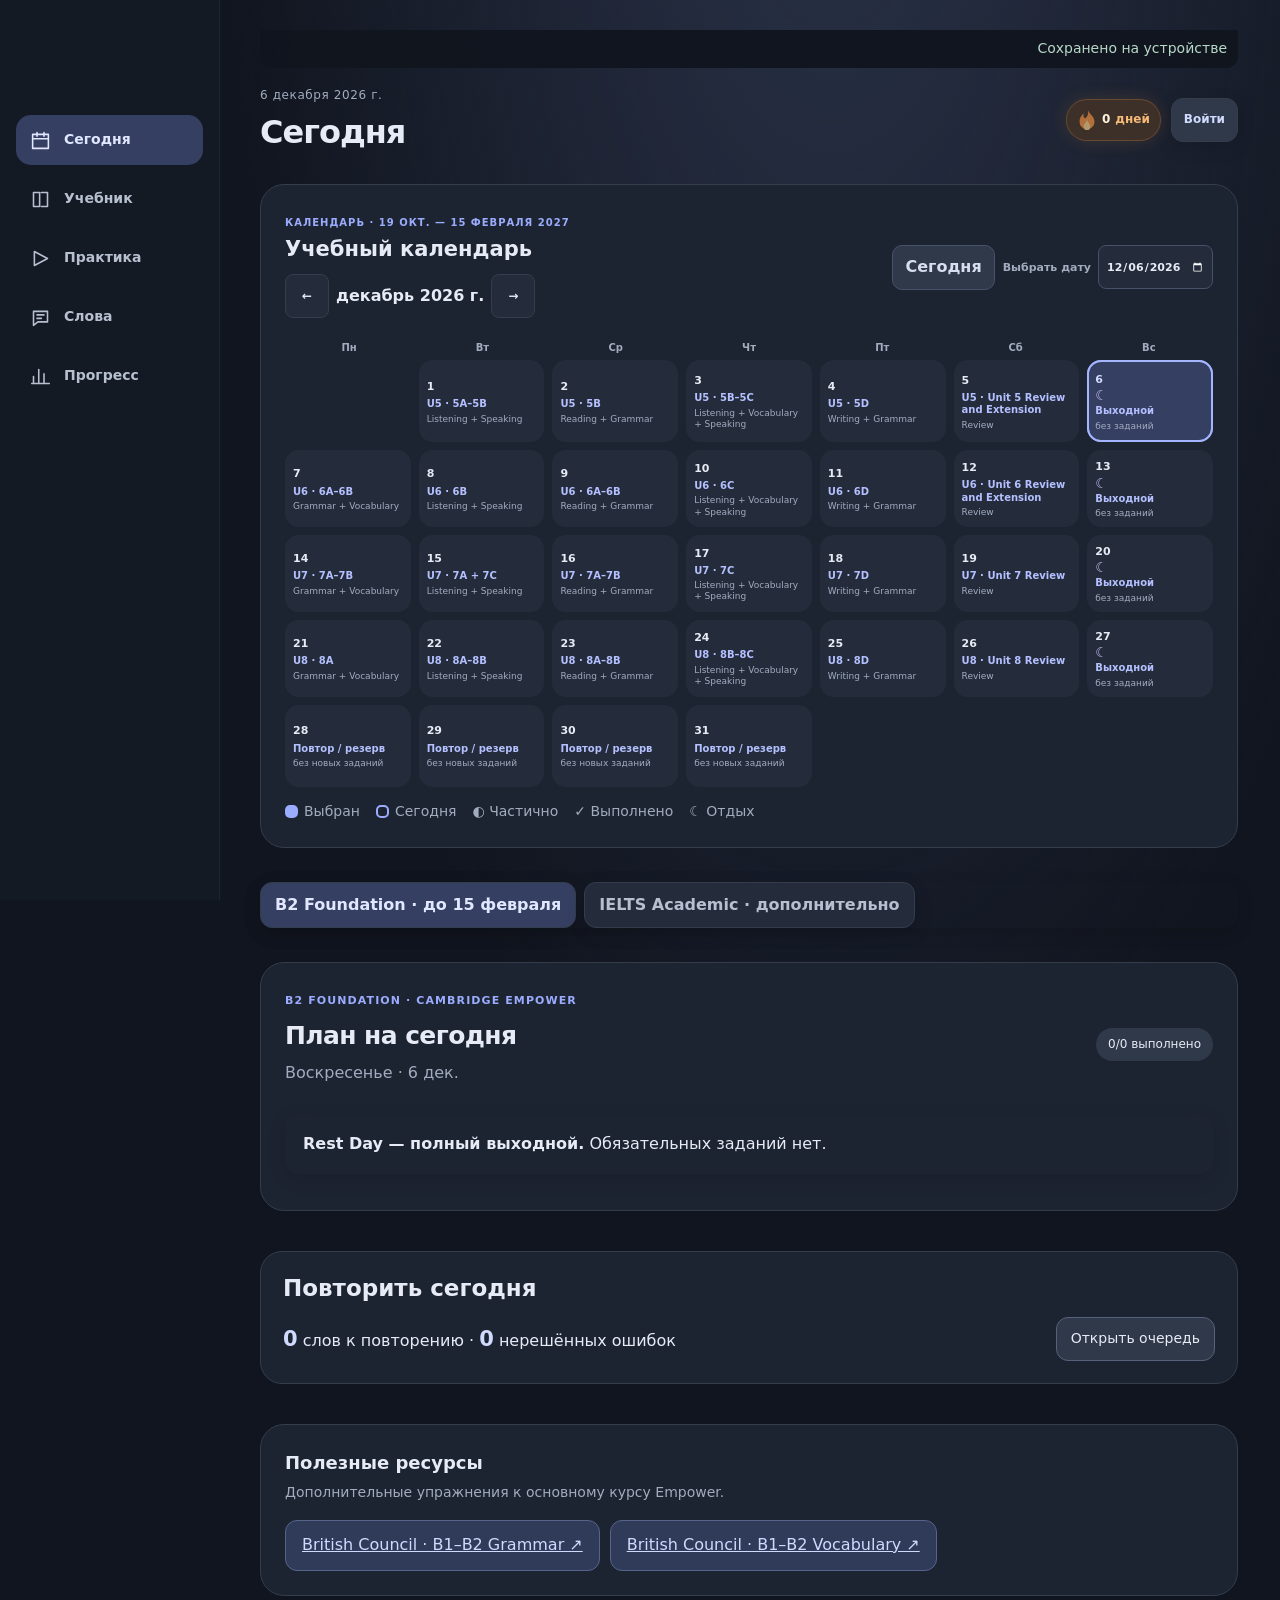
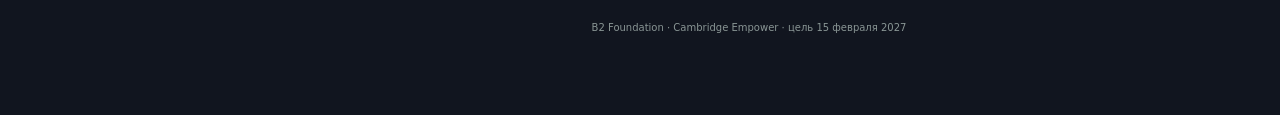
==== index.html @ 90b90e96 "Add review queue, weekly overview, work versions and backup previews" ====
<!doctype html>
<html lang="ru">
<head>
<meta charset="utf-8">
<meta name="viewport" content="width=device-width,initial-scale=1,viewport-fit=cover"><meta name="theme-color" content="#15171e"><meta name="description" content="B2 Foundation и подготовка к IELTS Academic 6.5"><link rel="manifest" href="manifest.webmanifest">
<title>Daily English — IELTS Academic 6.5</title>
<style>
:root{--ink:#172c32;--muted:#708082;--paper:#f7f8f4;--white:#fff;--green:#176c61;--green2:#e5f2ed;--lime:#d7ed9f;--line:#e4eae5;--purple:#efeaff;--navy:#26334c;--shadow:0 10px 28px #153e3910}*{box-sizing:border-box}body{margin:0;background:var(--paper);color:var(--ink);font:15px/1.55 Inter,ui-sans-serif,system-ui,-apple-system,"Segoe UI",sans-serif}button,input,select,textarea{font:inherit}button{cursor:pointer}.app{max-width:1160px;margin:auto;padding:18px 26px 52px}.topbar{display:flex;align-items:center;justify-content:space-between;margin-bottom:19px;height:42px}.brand{display:flex;align-items:center;gap:10px;font-weight:850;font-size:17px;letter-spacing:-.4px}.brandmark{width:35px;height:35px;display:grid;place-items:center;background:var(--green);color:white;border-radius:12px}.meta{display:flex;gap:10px;align-items:center;color:var(--muted);font-size:12px}.streak{background:#fff0e3;color:#a25626;border-radius:99px;padding:7px 10px;font-weight:750}.nav{display:flex;gap:4px;padding:4px;background:#edf1eb;border-radius:13px;width:max-content;margin-bottom:22px}.nav button{border:0;background:transparent;color:#657875;padding:9px 13px;border-radius:9px;font-size:13px;font-weight:750}.nav button.active{background:white;color:var(--green);box-shadow:0 2px 8px #183d360d}.view{display:none}.view.active{display:block}.grid{display:grid;grid-template-columns:minmax(0,1fr) 295px;gap:19px}.hero{position:relative;isolation:isolate;overflow:hidden;border-radius:24px;background:var(--green);color:#fff;padding:27px 30px;min-height:185px}.hero:after{content:"";position:absolute;z-index:-1;width:230px;height:230px;border:1px solid #ffffff29;border-radius:50%;right:-50px;top:-112px;box-shadow:0 0 0 28px #ffffff0b,0 0 0 58px #ffffff07}.hero.navy{background:var(--navy)}.hero.navy:after{border-color:#ffffff20}.kicker{font-size:10px;text-transform:uppercase;letter-spacing:1.4px;font-weight:850;opacity:.76}.hero h1{font-size:clamp(25px,3vw,33px);letter-spacing:-1px;line-height:1.12;margin:10px 0 7px;max-width:650px}.hero p{margin:0;max-width:640px;color:#d9ece7;font-size:13px}.hero.navy p{color:#d8deea}.datepill{display:inline-flex;margin-top:13px;padding:5px 10px;border-radius:99px;background:#ffffff20;font-size:11px}.headingrow{display:flex;justify-content:space-between;align-items:end;margin:23px 2px 11px;gap:12px}.headingrow h2{margin:0;font-size:18px;letter-spacing:-.35px}.headingrow span{font-size:11px;color:var(--muted);text-align:right}.panel,.card{background:white;border:1px solid var(--line);border-radius:18px;padding:17px;box-shadow:var(--shadow)}.panel h3,.card h3{margin:0 0 9px;font-size:15px}.subtle{font-size:12px;color:var(--muted)}.targetbox{border:0;background:#e9f2de}.targettop{display:flex;justify-content:space-between;align-items:center}.targetscore{font-size:12px;font-weight:800;background:white;border-radius:99px;padding:5px 9px}.targetbox h3{margin:7px 0 2px;font-size:16px}.targetbox p{font-size:11px;color:#60725d;margin:0}.progressbar{height:9px;background:#ffffffb0;border-radius:99px;margin:12px 0 5px;overflow:hidden}.progressbar i{display:block;height:100%;background:var(--green);border-radius:99px;transition:width .3s}.progresscaption{display:flex;justify-content:space-between;font-size:10px;color:#596c56}.scoregrid{display:grid;grid-template-columns:repeat(4,minmax(0,1fr));gap:10px}.scorecard{border:1px solid var(--line);background:white;border-radius:16px;padding:13px}.score-top{display:flex;align-items:center;justify-content:space-between;gap:4px}.score-top strong{font-size:12px}.score-icon{font-size:16px}.scorecard label{display:block;font-size:9px;color:var(--muted);margin:7px 0 3px}.scorecard select{border:1px solid var(--line);border-radius:8px;background:#f9faf7;padding:5px 7px;color:var(--ink);font-weight:850;font-size:17px;width:100%}.estimated{font-size:9px;color:#899594;margin-top:5px}.scorefoot{font-size:10px;color:var(--muted);margin:8px 1px 0}.roadmap{display:grid;grid-template-columns:repeat(4,1fr);gap:8px}.phase{background:#fff;border:1px solid var(--line);border-radius:14px;padding:11px 12px}.phase.active{border-color:#8ab7a0;background:#f4faf5}.phase small{display:block;color:var(--green);font-weight:850;font-size:9px;text-transform:uppercase;letter-spacing:.6px}.phase b{display:block;font-size:11px;margin:4px 0}.phase span{display:block;color:var(--muted);font-size:10px;line-height:1.4}.tasklist{display:grid;gap:9px}.todaytask{display:flex;gap:11px;align-items:start;padding:12px;border:1px solid var(--line);background:white;border-radius:14px}.taskicon{font-size:17px}.todaytask strong{display:block;font-size:12px}.todaytask span{display:block;font-size:10px;color:var(--muted)}.week{display:flex;justify-content:space-between;margin-top:13px}.day{display:grid;justify-items:center;gap:4px;color:#83908f;font-size:9px}.dot{width:23px;height:23px;display:grid;place-items:center;background:#f0f3ef;border-radius:8px;font-size:10px}.dot.done{background:var(--green);color:white}.card{box-shadow:none;padding:17px;margin-bottom:11px}.selectline{display:flex;gap:9px;align-items:center;flex-wrap:wrap}.selectline select,.selectline button,.filter select{border:1px solid var(--line);border-radius:10px;background:#fff;padding:9px 11px;color:var(--ink);font-weight:700;font-size:12px}.selectline select{flex:1;min-width:175px}.label{font-size:10px;letter-spacing:.9px;text-transform:uppercase;font-weight:850;color:var(--green)}.passage{font-size:14px;line-height:1.78}.passage p{margin:8px 0}.passage em{font-style:normal;font-weight:750;color:var(--green)}.question{font-size:13px;font-weight:800;margin:10px 0}.answers{display:grid;gap:8px}.answer{border:1px solid var(--line);border-radius:10px;background:white;text-align:left;padding:10px 12px;font-size:12px}.answer:hover{border-color:var(--green)}.answer.correct{background:#e8f5ef;border-color:#69ad87}.answer.wrong{background:#fff0ed;border-color:#e8a394}.answer:disabled{cursor:default}.feedback{font-size:12px;font-weight:700;min-height:18px;margin-top:8px}.types{display:flex;flex-wrap:wrap;gap:6px;margin:12px 0}.typechip{border:1px solid var(--line);border-radius:99px;padding:6px 9px;font-size:10px;background:white;color:#556766}.typechip.selected{border-color:#8ab7a0;color:var(--green);background:#eff7f1;font-weight:800}.callout{padding:11px 13px;border-radius:12px;background:#f2f6f1;font-size:12px;color:#4d6460}.callout strong{color:var(--ink)}.datachart{width:100%;height:145px;margin:10px 0;display:flex;align-items:end;gap:clamp(12px,5vw,45px);padding:12px 20px 0;border-bottom:1px solid var(--line);background:linear-gradient(to top,transparent 32%,#ebefea 33%,transparent 34%,transparent 65%,#ebefea 66%,transparent 67%)}.baritem{flex:1;display:grid;justify-items:center;gap:4px;height:100%;align-content:end}.baritem i{display:block;width:min(44px,70%);height:var(--h);background:var(--green);border-radius:7px 7px 0 0}.baritem span,.baritem small{font-size:9px;color:var(--muted)}.writegrid{display:grid;grid-template-columns:1fr 1fr;gap:11px}.writefield label{display:block;font-size:11px;font-weight:800;margin:0 0 6px}.writefield textarea,.fulltextarea{width:100%;min-height:100px;resize:vertical;border:1px solid var(--line);border-radius:11px;padding:11px;font-size:12px}.fulltextarea{min-height:200px}.wordcount{font-size:10px;color:var(--muted);text-align:right;margin-top:3px}.rubric{display:grid;grid-template-columns:repeat(2,1fr);gap:6px;margin:9px 0}.rubric label{display:flex;gap:7px;align-items:center;padding:9px;background:#f7f8f5;border-radius:9px;font-size:10px}.btn{border:0;border-radius:10px;background:var(--green);color:white;padding:10px 13px;font-size:12px;font-weight:800}.btn.light{color:var(--green);background:var(--green2)}.buttonrow{display:flex;gap:8px;align-items:center;flex-wrap:wrap;margin-top:10px}.vocabgrid{display:grid;grid-template-columns:repeat(2,minmax(0,1fr));gap:8px}.vocab{border:1px solid var(--line);border-radius:13px;padding:11px;display:flex;align-items:center;justify-content:space-between;gap:8px}.vocab strong{font-size:13px}.vocab small{display:block;color:var(--muted);font-size:10px}.audio{width:35px;height:35px;border:0;border-radius:11px;background:var(--green2);color:var(--green);font-size:15px;flex:none}.audio:hover{background:var(--lime)}.sectioncards{display:grid;grid-template-columns:repeat(4,1fr);gap:9px}.sectioncard{border:1px solid var(--line);border-radius:14px;padding:12px;background:#fff}.sectioncard b{display:block;font-size:12px}.sectioncard span{font-size:10px;color:var(--muted)}.speakprompt{padding:14px;border-radius:13px;background:#f1f4ef;font-size:14px;font-weight:700}.timer{font-size:20px;font-weight:850;color:var(--green)}.drawer{display:none}.footer{text-align:center;font-size:10px;color:#899594;margin:24px 0 0}.mobile-nav{display:none}.modalback{display:none;position:fixed;inset:0;z-index:5;background:#10272bb5;padding:18px;overflow:auto;align-items:center;justify-content:center}.modalback.show{display:flex}.modal{width:min(580px,100%);max-height:90dvh;overflow:auto;background:var(--paper);border-radius:20px;padding:19px}.modalhead{display:flex;justify-content:space-between;gap:10px;align-items:start}.modalhead h2{font-size:20px;margin:3px 0}.close{border:0;width:38px;height:38px;border-radius:11px;background:#e9efeb;font-size:21px}.toast{position:fixed;z-index:9;bottom:25px;left:50%;transform:translate(-50%,20px);opacity:0;pointer-events:none;background:#173f3b;color:white;padding:10px 15px;border-radius:99px;font-size:12px;transition:.2s}.toast.show{transform:translate(-50%,0);opacity:1}
@media(max-width:820px){.app{padding:15px 18px 38px}.grid{grid-template-columns:1fr}.side{display:grid;grid-template-columns:1fr 1fr}.scoregrid{grid-template-columns:repeat(2,1fr)}}
@media(max-width:560px){.app{padding:10px 13px calc(83px + env(safe-area-inset-bottom))}.topbar{margin-bottom:13px}.brand{font-size:15px}.brandmark{width:33px;height:33px}.meta .help{display:none}.nav{display:none}.hero{padding:22px 19px;border-radius:20px;min-height:0}.hero h1{font-size:26px}.hero p{font-size:12px}.headingrow{margin:20px 2px 10px}.headingrow h2{font-size:16px}.headingrow span{font-size:9px}.panel{padding:14px;border-radius:15px}.side{grid-template-columns:1fr 1fr;gap:9px}.scoregrid{grid-template-columns:repeat(2,minmax(0,1fr));gap:7px}.scorecard{padding:10px}.scorecard select{font-size:16px}.roadmap{grid-template-columns:1fr 1fr;gap:7px}.phase{padding:10px}.phase b{font-size:10px}.phase span{font-size:9px}.card{padding:14px;border-radius:15px}.sectioncards{grid-template-columns:1fr 1fr}.writegrid{grid-template-columns:1fr}.vocabgrid{grid-template-columns:1fr}.rubric{grid-template-columns:1fr 1fr}.mobile-nav{position:fixed;z-index:4;bottom:0;left:0;right:0;display:grid;grid-template-columns:repeat(7,minmax(0,1fr));padding:7px 4px calc(7px + env(safe-area-inset-bottom));background:#ffffffef;backdrop-filter:blur(15px);border-top:1px solid var(--line)}.mobile-nav button{border:0;background:transparent;color:#647674;border-radius:10px;padding:6px 1px;display:grid;justify-items:center;gap:2px;font-size:8px;font-weight:800}.mobile-nav button span{font-size:16px;line-height:1}.mobile-nav button.active{background:var(--green2);color:var(--green)}.mobile-nav [data-b2-only-view][hidden]{display:none!important}.modalback{padding:0;align-items:flex-end}.modal{width:100%;max-height:93dvh;border-radius:20px 20px 0 0;padding:17px 14px calc(15px + env(safe-area-inset-bottom))}.types{gap:5px}.typechip{font-size:9px;padding:6px 8px}.fulltextarea{min-height:180px}.footer{margin-top:18px}}
</style>
<style id="account-mobile-styles">
html,body{width:100%;max-width:100%;overflow-x:hidden}main,.app,.view,.panel,.card,.account-dialog{min-width:0}.global-storage-status{text-align:right;min-height:16px;margin:-12px 2px 8px;color:var(--muted);font-size:10px;overflow-wrap:anywhere}img,svg,canvas,video{max-width:100%;height:auto}button,input,select,textarea{max-width:100%}button{min-height:44px}button:focus-visible,a:focus-visible,input:focus-visible,select:focus-visible,textarea:focus-visible,summary:focus-visible{outline:3px solid #176c61;outline-offset:2px}table{display:block;max-width:100%;overflow-x:auto}textarea{max-height:70dvh;overscroll-behavior:contain}.account-trigger{min-width:44px;padding:7px 12px;border:1px solid var(--line);border-radius:12px;background:#fff;color:var(--green);font-weight:800;font-size:12px}.account-backdrop{position:fixed;inset:0;z-index:20;background:#10272bc7;padding:18px;display:grid;place-items:center;overflow:auto}.account-backdrop[hidden]{display:none}.account-dialog{width:min(560px,100%);max-height:min(92dvh,900px);overflow:auto;overscroll-behavior:contain;background:var(--paper);border-radius:20px;padding:20px;box-shadow:0 22px 70px #10272b55}.account-head{display:flex;justify-content:space-between;gap:12px;align-items:flex-start}.account-head h2{margin:3px 0 10px}.account-kicker{font-size:10px;letter-spacing:1px;color:var(--green);font-weight:850}.account-close{width:44px;height:44px;border:0;border-radius:12px;background:#e9efeb;font-size:24px}.account-status{min-height:24px;font-size:12px;color:var(--green);overflow-wrap:anywhere}.account-form{display:grid;gap:12px}.account-form label,.account-delete label{display:grid;gap:5px;font-size:12px;font-weight:750}.account-form input,.account-delete input{min-height:46px;width:100%;padding:10px 12px;border:1px solid var(--line);border-radius:10px;background:#fff;color:var(--ink);font-size:16px}.account-actions{display:flex;gap:9px;flex-wrap:wrap;margin:12px 0}.account-primary,.account-secondary,.account-danger,.account-small{min-height:44px;border:0;border-radius:11px;padding:9px 13px;font-weight:800}.account-primary{background:var(--green);color:#fff}.account-secondary{background:var(--green2);color:var(--green)}.account-danger{background:#a74434;color:white;margin-top:10px}.account-primary:disabled,.account-secondary:disabled{opacity:.48;cursor:not-allowed}.account-note{padding:11px 13px;border-radius:11px;background:#edf2eb;font-size:12px;color:#526461;overflow-wrap:anywhere}.account-identity{display:flex;align-items:center;gap:12px;padding:12px;background:#fff;border:1px solid var(--line);border-radius:14px}.account-identity>span,.account-identity img{width:44px;height:44px;border-radius:50%;object-fit:cover;display:grid;place-items:center}.account-identity strong,.account-identity small{display:block;overflow-wrap:anywhere}.account-identity small{color:var(--muted);font-size:12px}.account-metrics{display:grid;grid-template-columns:repeat(2,minmax(0,1fr));gap:8px;margin-top:12px}.account-metrics>div{min-width:0;padding:11px;border-radius:12px;background:#fff;border:1px solid var(--line)}.account-metrics small,.account-metrics strong{display:block;overflow-wrap:anywhere}.account-metrics small{color:var(--muted);font-size:11px}.account-metrics strong{font-size:14px}.account-conflicts{margin-top:14px;padding:12px;background:#fff7e8;border:1px solid #e6d6b0;border-radius:13px}.account-conflicts h3{margin:0 0 5px}.account-conflicts p,.account-delete p{font-size:12px}.account-conflicts article{padding:9px 0;border-top:1px solid #eadfc8}.account-conflicts article>div{display:flex;gap:7px;flex-wrap:wrap;margin-top:7px}.account-small{background:#fff;border:1px solid var(--line);font-size:11px}.account-delete{margin-top:12px;padding:10px 0;border-top:1px solid var(--line)}.account-delete summary{cursor:pointer;font-weight:750;padding:7px 0}.account-open{overflow:hidden}
@media(max-width:560px){.app{min-width:0}.topbar{gap:6px}.meta{gap:6px}.account-dialog{width:100%;max-height:94dvh;border-radius:20px 20px 0 0;align-self:end;padding:17px 14px calc(15px + env(safe-area-inset-bottom))}.account-backdrop{padding:0;align-items:end}.account-metrics{grid-template-columns:1fr 1fr}.account-primary,.account-secondary{flex:1}.mobile-nav button{min-height:44px;font-size:9px}.audio,.close{min-width:44px;min-height:44px}.answer,.typechip,.nav button{min-height:44px}.hero,.card,.panel,.b2-calendar,.b2-today-card{overflow-wrap:anywhere}}
@media(max-width:360px){.app{padding-left:9px;padding-right:9px}.brand{font-size:13px;gap:6px}.brandmark{width:30px;height:30px}.meta{font-size:10px}.streak{padding:6px 7px}.account-trigger{font-size:11px;padding:5px 8px}.b2-calendar-weekdays,.b2-calendar-grid{gap:2px}.b2-calendar-day,.b2-calendar-empty{min-height:54px}}
@media(max-height:560px) and (orientation:landscape){.account-backdrop{align-items:start}.account-dialog{max-height:94dvh}.modalback.show{align-items:flex-start}.modal{max-height:94dvh}.diag-backdrop{align-items:flex-start}.diag-dialog{max-height:94dvh}}
@media(prefers-reduced-motion:reduce){*,*::before,*::after{scroll-behavior:auto!important;animation-duration:.01ms!important;animation-iteration-count:1!important;transition-duration:.01ms!important}}
</style>
<link rel="stylesheet" href="./oneui.css">
<style id="oneui-theme-fallback">
:root{color-scheme:dark;--ink:#f2f3f8;--muted:#a6adbb;--paper:#15171e;--white:#20232c;--green:#6579db;--green2:#282b3a;--lime:#2b3431;--line:#343844;--purple:#292638;--navy:#2a3043;--shadow:0 10px 28px #0005;--surface:#20232c;--surface-raised:#292d38}
html,body{background:var(--paper);color:var(--ink)}body{background:radial-gradient(ellipse at 50% -18rem,#2b3043 0,transparent 48rem),var(--paper)}
.nav,.mobile-nav{background:var(--surface)!important;border-color:var(--line)!important}.nav button,.mobile-nav button{color:var(--muted)}.nav button.active,.mobile-nav button.active{background:#2a2e3c!important;color:#c4ceff!important}
.hero{background:linear-gradient(135deg,#2b3450,#37446d)!important;box-shadow:0 16px 40px #0003}.panel,.card,.scorecard,.todaytask,.sectioncard,.system-panel,.b2-calendar,.b2-current-task,.b2-today-card,.b2-course-map,.b2-unit-plan,.phase,.callout,.vocab,.speakprompt{background-color:var(--surface)!important;color:var(--ink);border-color:var(--line)!important}.subtle,.headingrow span,.meta,.help,.system-sub{color:var(--muted)!important}
</style>
<style>.account-delete{display:none!important}</style>
</head>
<body>
<div class="app">
 <header class="topbar"><div class="brand"><span class="brandmark">a</span><span>daily english</span></div><div class="meta"><span class="help">Твой путь к IELTS Academic 6.5</span><span class="streak">🔥 <b id="streak">0</b> дней</span></div></header>
 <nav class="nav" aria-label="Разделы"><button class="active" data-view="dashboard">План</button><button data-view="textbook" data-b2-only-view>Textbook Plan</button><button data-view="reading">Academic Reading</button><button data-view="writing">Academic Writing</button><button data-view="listening">Listening</button><button data-view="speaking">Speaking</button><button data-view="vocabulary">Лексика</button></nav>
 <main>
  <section class="view" id="view-textbook"><div class="b2-today-head"><div><span class="b2-kicker">B2 Foundation · Cambridge Empower</span><h2>Textbook Plan</h2><div class="system-sub">Карта Units, назначенные страницы и отметки прохождения Student’s Book.</div></div></div><div id="textbook-plan-content"></div></section>
  <section class="view active" id="view-dashboard"><div class="grid"><div>
   <div class="hero"><div class="kicker">Твоя цель · IELTS Academic</div><h1>A2/B1 → B2 → IELTS Academic 6.5</h1><p>Последовательный план занятий до апреля 2027: укрепляем английский, осваиваем академические навыки и постепенно добавляем экзаменационный формат.</p><span class="datepill" id="deadline"></span></div>
   <div class="headingrow"><h2>Текущая оценка навыков</h2><span>Estimated · изменяй после практики</span></div>
   <div class="scoregrid" id="scoregrid"></div><div class="scorefoot">Это приблизительная оценка для отслеживания прогресса, не официальный результат IELTS. Стартовые значения 4.0 — ориентир по исходному уровню A2/B1; уточни их после диагностической практики.</div>
   <div class="headingrow"><h2>Путь к цели</h2><span>Этапы до апреля 2027</span></div>
   <div class="panel targetbox"><div class="targettop"><span class="label">Overall estimated band</span><span class="targetscore" id="currentTarget">4.0 / 9.0</span></div><h3>Target: Academic 6.5</h3><p id="gapText">Точная дистанция до цели обновляется по среднему четырёх навыков.</p><div class="progressbar"><i id="goalProgress"></i></div><div class="progresscaption"><span>Стартовая точка 4.0</span><b id="progressText">0% пути</b><span>6.5</span></div></div>
   <div class="headingrow"><h2>Учебные этапы</h2><span>Рост уровня и сложности</span></div><div class="roadmap" id="roadmap"></div>
   <div class="headingrow"><h2>Фокус на сегодня</h2><span>30 минут · всё сохраняется в этом браузере</span></div><div class="tasklist"><div class="todaytask"><span class="taskicon">📖</span><div><strong>Academic Reading · B1</strong><span>Короткий текст и точность ответов</span></div></div><div class="todaytask"><span class="taskicon">✍️</span><div><strong>Academic Writing Task 1</strong><span>Научись выделять обязательный Overview</span></div></div><div class="todaytask"><span class="taskicon">🎧</span><div><strong>Listening · Section 4</strong><span>Короткая академическая лекция</span></div></div><div class="todaytask"><span class="taskicon">🗣️</span><div><strong>Speaking · Part 2</strong><span>Разверни ответ с примером и объяснением</span></div></div></div>
  </div><aside class="side"><div class="panel"><h3>Еженедельный ритм</h3><p class="subtle">Чередуй четыре навыка и повторяй ошибки. Один лёгкий день оставь для закрепления.</p><div class="week" id="week"></div></div><div class="panel"><h3>План подготовки</h3><p class="subtle">30–45 минут в день. Раз в неделю — более длинная письменная практика. В марте добавим задания с таймером и пробные секции.</p></div><div class="panel" style="background:var(--purple);border:0"><b>Принцип обучения</b><p class="subtle" style="color:#5e587d;margin-bottom:0">Естественно, точно и по делу важнее, чем редкие сложные слова. Новая лексика сразу встречается в задании.</p></div></aside></div></section>
  <section class="view" id="view-reading"><div class="hero"><div class="kicker">IELTS Academic · Reading</div><h1>Читай академические тексты увереннее</h1><p>Начинаем с B1 и постепенно повышаем сложность текста, лексику и синтаксис до уровня IELTS. Здесь только Academic Reading.</p></div><div class="headingrow"><h2>Тренажёр типов вопросов</h2><span>11 форматов Academic Reading</span></div><div class="card"><div class="selectline"><label class="label" for="readingLevel">Уровень текста</label><select id="readingLevel"><option>B1 · foundation</option><option>B1+ · developing</option><option>B2 · academic</option><option>IELTS level · timed</option></select><label class="label" for="readingType">Тип вопроса</label><select id="readingType"></select></div><div class="types" id="readingChips"></div><div class="callout" id="readingTip"></div></div><div class="card"><div class="label">Текст · B1</div><article class="passage"><h3>Why cities are planting more trees</h3><p>Many cities are planting trees to make streets more comfortable. Trees provide shade, and their leaves can cool the air. In one city, researchers compared two streets during a warm summer. The street with more trees was cooler in the afternoon. Residents also said they preferred walking there.</p><p>However, trees need space and regular care. Young trees may not survive if they do not receive enough water. City planners therefore choose species that can grow in local conditions. They also ask residents where shade is most needed.</p></article><div class="question" id="readingQuestion"></div><div class="answers" id="readingAnswers"></div><div class="feedback" id="readingFeedback" aria-live="polite"></div><div class="buttonrow"><button class="btn light" id="nextReading">Следующая практика</button><span class="subtle" id="readingScore">Практика тренирует точность, не выставляет официальный band.</span></div></div></section>
  <section class="view" id="view-writing"><div class="hero"><div class="kicker">IELTS Academic · Writing</div><h1>Пиши по критериям и структуре экзамена</h1><p>Task 1: описывай графики и визуальную информацию. Task 2: строй аргументированное эссе. Writing Task 2 вносит вдвое больший вклад в итоговый результат за Writing.</p></div><div class="headingrow"><h2>Выбери задание</h2><span>Только IELTS Academic</span></div><div class="card"><div class="selectline"><button class="btn" id="task1Tab">Academic Task 1</button><button class="btn light" id="task2Tab">Academic Task 2</button><label class="label" for="writingType">Формат</label><select id="writingType"></select></div><div class="types" id="writingChips"></div><div class="callout" id="writingTip"></div></div>
   <div class="card" id="task1Practice"><span class="label" id="task1Title"></span><h3 id="task1Prompt"></h3><div id="chartVisual"></div><p class="subtle" id="task1Description"></p><div class="writegrid"><div class="writefield"><label for="task1Intro">Introduction · перефразируй задание</label><textarea id="task1Intro" placeholder="The chart illustrates…"></textarea><div class="wordcount" id="countIntro">0 слов</div></div><div class="writefield"><label for="task1Overview">Overview · обязателен</label><textarea id="task1Overview" placeholder="Overall, the most notable feature is…"></textarea><div class="wordcount" id="countOverview">0 слов</div></div></div><div class="writefield" style="margin-top:10px"><label for="task1Body">Body paragraphs · сравни данные и опиши детали</label><textarea id="task1Body" placeholder="In 2000, … whereas … By 2020, …"></textarea><div class="wordcount" id="countBody">0 слов</div></div><div class="callout" style="margin-top:10px"><strong>Overview обязателен.</strong> Обобщи 2–3 главные особенности: общий тренд, максимум/минимум, важное сходство или различие. Не перечисляй каждую цифру в Overview — подробные данные пойдут в Body.</div><div class="rubric"><label><input type="checkbox" id="checkOverview"> Я написал(а) Overview</label><label><input type="checkbox" id="checkCompare"> Я сравнил(а) ключевые данные</label><label><input type="checkbox" id="checkApprox"> Я использовал(а) приблизительные значения</label><label><input type="checkbox" id="checkLink"> Я связал(а) предложения</label></div><div class="buttonrow"><button class="btn" id="saveTask1">Сохранить и отметить практику</button><span class="subtle" id="task1Feedback"></span></div></div>
   <div class="card hidden" id="task2Practice"><span class="label">Academic Writing Task 2 · 40 минут · минимум 250 слов в экзамене</span><h3>Развивай аргумент шаг за шагом</h3><div class="selectline"><label class="label" for="essayStage">Этап обучения</label><select id="essayStage"><option value="simple">A2/B1 · простые ясные предложения</option><option value="paragraph">B1 · структурированный абзац</option><option value="argument">B2 · сложный аргумент</option><option value="ielts">IELTS · полное эссе Band 6.5 practice</option></select></div><div class="types" id="essayTypes"></div><p class="callout" id="essayPrompt"></p><label class="label" for="essayAnswer">Твой ответ</label><textarea class="fulltextarea" id="essayAnswer" placeholder="Сначала напиши тезис и план. Для полного timed essay включи режим IELTS."></textarea><div class="wordcount" id="essayCount">0 слов · цель меняется с этапом</div><div class="rubric"><label><input type="checkbox" data-rubric="Task Response"> Task Response · отвечаю на все части</label><label><input type="checkbox" data-rubric="Coherence and Cohesion"> Coherence and Cohesion · логичный план</label><label><input type="checkbox" data-rubric="Lexical Resource"> Lexical Resource · точная полезная лексика</label><label><input type="checkbox" data-rubric="Grammatical Range and Accuracy"> Grammatical Range and Accuracy · диапазон и точность</label></div><div class="buttonrow"><button class="btn" id="saveTask2">Сохранить черновик</button><button class="btn light" id="checkEssay">Проверить чек-лист</button><span class="subtle" id="task2Feedback"></span></div></div>
  </section>
  <section class="view" id="view-listening"><div class="hero"><div class="kicker">IELTS · Listening</div><h1>4 секции · 40 вопросов</h1><p>Практика следует стандартному формату IELTS Academic Listening: четыре секции по десять вопросов, от повседневных ситуаций до академической лекции.</p></div><div class="headingrow"><h2>Структура Listening</h2><span>Цель практики — точность и устойчивый результат</span></div><div class="sectioncards"><div class="sectioncard"><b>Section 1</b><span>Социальный диалог · 10 вопросов</span></div><div class="sectioncard"><b>Section 2</b><span>Монолог на бытовую тему · 10 вопросов</span></div><div class="sectioncard"><b>Section 3</b><span>Обсуждение в учебном контексте · 10 вопросов</span></div><div class="sectioncard"><b>Section 4</b><span>Академическая лекция · 10 вопросов</span></div></div><div class="headingrow"><h2>Слушай и отвечай</h2><span>Здесь: короткая разминка · произношение озвучивает браузер</span></div><div class="card"><div class="selectline"><label class="label" for="listeningSection">Секция</label><select id="listeningSection"><option>Section 1 · Everyday conversation</option><option>Section 2 · Public information</option><option>Section 3 · Study discussion</option><option>Section 4 · Academic lecture</option></select><label class="label" for="listeningType">Тип задания</label><select id="listeningType"></select></div><div class="callout" style="margin:12px 0">В реальном экзамене аудиозапись звучит один раз. Для самостоятельной тренировки сначала прочитай вопрос, включи аудио и запиши ключевую информацию.</div><div class="speakprompt" id="listeningScript"></div><div class="buttonrow"><button class="audio" id="playListening" aria-label="Прослушать запись">🔊</button><span class="subtle">Прослушать текст на английском</span></div><div class="question" id="listeningQuestion"></div><div class="answers" id="listeningAnswers"></div><div class="feedback" id="listeningFeedback"></div></div></section>
  <section class="view" id="view-speaking"><div class="hero"><div class="kicker">IELTS · Speaking</div><h1>Part 1 → Part 2 → Part 3</h1><p>От короткого личного ответа — к связному рассказу и объяснению более сложного мнения. Практикуй fluency, pronunciation, vocabulary и grammar.</p></div><div class="headingrow"><h2>Тренировка по частям</h2><span>Ответь вслух, затем оцени развитие мысли</span></div><div class="card"><div class="selectline"><label class="label" for="speakingPart">Часть экзамена</label><select id="speakingPart"><option>Part 1 · Introduction and interview</option><option>Part 2 · Individual long turn</option><option>Part 3 · Discussion</option></select><button class="btn light" id="newSpeaking">Новый вопрос</button></div><div class="callout" style="margin:12px 0" id="speakingGuide"></div><div class="speakprompt" id="speakingPrompt"></div><div class="buttonrow"><button class="btn" id="playSpeaking">🔊 Прослушать вопрос</button><span id="speakTimer" class="timer"></span><button class="btn light" id="startTimer">Запустить таймер</button></div><div class="writefield" style="margin-top:14px"><label for="speakingNotes">Ключевые слова и примеры после ответа (не пиши полный заученный скрипт)</label><textarea id="speakingNotes" placeholder="Main idea · example · reason · result"></textarea></div><div class="rubric"><label><input type="checkbox" data-speak="Fluency and coherence"> Fluency · связность</label><label><input type="checkbox" data-speak="Pronunciation"> Pronunciation · понятность</label><label><input type="checkbox" data-speak="Lexical resource"> Lexical resource · точность</label><label><input type="checkbox" data-speak="Grammar range and accuracy"> Grammar · диапазон и точность</label></div><div class="buttonrow"><button class="btn" id="saveSpeaking">Сохранить практику</button><span class="subtle" id="speakingFeedback">Самооценка помогает замечать, что улучшить в следующий раз.</span></div></div></section>
  <section class="view" id="view-vocabulary"><div class="hero"><div class="kicker">Academic Vocabulary · темы IELTS</div><h1>Полезные слова и collocations</h1><p>Учи слова в контексте, обращая внимание на сочетаемость и точность. Natural + accurate + useful важнее, чем complicated.</p></div><div class="headingrow"><h2>Выбери тему</h2><span>Нажми 🔊, чтобы услышать произношение</span></div><div class="card"><div class="selectline"><label for="vocabTopic" class="label">Тема</label><select id="vocabTopic"></select></div><div class="vocabgrid" id="vocabGrid" style="margin-top:12px"></div></div><div class="card"><h3>Активное повторение</h3><p class="subtle">Составь своё предложение с одним словом. Используй точное значение и подходящее словосочетание, а не редкое слово ради сложности.</p><textarea id="vocabSentence" class="fulltextarea" style="min-height:95px" placeholder="Например: Public transport can reduce traffic congestion in large cities."></textarea><div class="buttonrow"><button class="btn" id="saveVocab">Сохранить предложение</button><span id="vocabFeedback" class="subtle"></span></div></div></section>
 </main><footer class="footer">Estimated scores — ориентир для учёбы, не официальный результат экзамена. Учебные материалы: IELTS Academic.</footer>
</div>
 <nav class="mobile-nav" aria-label="Навигация"><button class="active" data-view="dashboard"><span>◷</span>Сегодня</button><button data-view="textbook" data-b2-only-view><span>📚</span>Учебник</button><button data-view="reading"><span>📖</span>Reading</button><button data-view="writing"><span>✍</span>Writing</button><button data-view="listening"><span>🎧</span>Listening</button><button data-view="speaking"><span>🗣</span>Speaking</button><button data-view="vocabulary"><span>🔤</span>Лексика</button></nav>
<div class="toast" id="toast" role="status"></div>
<script src="./empower-b1-wordlist.js"></script>
<script src="./sourced-vocabulary.js"></script>
<script src="./github-config.js"></script><script src="./storage-service.js?build=2026-11-19.hub3"></script>
<script src="account-ui.js?build=2026-11-19.hub3"></script>
<script>
// Cloud data arrives asynchronously. Rebuild the screen once after a safe
// startup restore so app modules never continue showing their empty defaults.
window.addEventListener('dailyEnglishCloudRestored', () => {
  window.location.reload();
});
const storeKey='dailyEnglishProgressV1',draftKey='dailyEnglishAcademicDraftsV2';let saved={};try{saved=JSON.parse(storageService.getItem(draftKey)||'{}')}catch{saved={}};
const skills=[['Listening','🎧'],['Reading','📖'],['Writing','✍️'],['Speaking','🗣️']],bandOptions=Array.from({length:13},(_,i)=>(3+i*.5).toFixed(1));let bandState={};try{bandState=JSON.parse(storageService.getItem('dailyEnglishBandsV1')||'{}')}catch{};skills.forEach(([s])=>{if(!bandState[s])bandState[s]='4.0'});
function overall(){let avg=skills.reduce((n,[s])=>n+Number(bandState[s]),0)/4;return (Math.round(avg*2)/2).toFixed(1)}
function updateBands(){const grid=document.getElementById('scoregrid');grid.innerHTML=skills.map(([s,icon])=>`<div class="scorecard"><div class="score-top"><strong>${s}</strong><span class="score-icon">${icon}</span></div><label for="band-${s}">Estimated band score</label><select id="band-${s}" data-band="${s}">${bandOptions.map(v=>`<option ${bandState[s]===v?'selected':''}>${v}</option>`).join('')}</select><div class="estimated">estimated · из 9.0</div></div>`).join('');grid.querySelectorAll('[data-band]').forEach(sel=>sel.onchange=()=>{bandState[sel.dataset.band]=sel.value;storageService.setItem('dailyEnglishBandsV1',JSON.stringify(bandState));updateOverall()});updateOverall()}
function updateOverall(){let n=Number(overall()),base=4,goal=6.5,progress=Math.max(0,Math.min(100,Math.round((n-base)/(goal-base)*100)));document.getElementById('currentTarget').textContent=n.toFixed(1)+' / 9.0';document.getElementById('goalProgress').style.width=progress+'%';document.getElementById('progressText').textContent=progress+'% пути';document.getElementById('gapText').textContent=n>=goal?'Цель достигнута по текущей estimated оценке. Продолжай проверять стабильность на timed practice.':'Осталось около '+(goal-n).toFixed(1)+' band до целевого overall. Это оценка-прогноз, не гарантия результата.'}
document.getElementById('deadline').textContent='Финишная цель · апрель 2027';const phases=[['Сейчас · ноябрь 2026','A2/B1 foundation','Основная грамматика, частотная лексика, простые связные ответы.'],['Декабрь · январь','B1 structured','Абзацы, пересказ, причины и примеры; Academic vocabulary по темам.'],['Февраль 2027','B1+ → B2','Все форматы IELTS Academic, сложнее тексты и синтаксис, timed practice.'],['Март · апрель','IELTS 6.5 practice','Полные секции, работа над ошибками, устойчивый результат на пробниках.']];document.getElementById('roadmap').innerHTML=phases.map((p,i)=>`<div class="phase ${i===0?'active':''}"><small>${p[0]}</small><b>${p[1]}</b><span>${p[2]}</span></div>`).join('');
const dow=['Пн','Вт','Ср','Чт','Пт','Сб','Вс'];let today=new Date(),monday=new Date(today);monday.setDate(today.getDate()-((today.getDay()+6)%7));document.getElementById('week').innerHTML=dow.map((d,i)=>{let dt=new Date(monday);dt.setDate(dt.getDate()+i);let key=dt.toLocaleDateString('sv-SE');return `<div class="day"><span>${d}</span><div class="dot">${dt.getDate()}</div></div>`}).join('');updateBands();
function showView(name){document.querySelectorAll('.view').forEach(x=>x.classList.toggle('active',x.id==='view-'+name));document.querySelectorAll('[data-view]').forEach(x=>x.classList.toggle('active',x.dataset.view===name));window.scrollTo({top:0,behavior: (matchMedia('(prefers-reduced-motion: reduce)').matches ? 'auto' : 'smooth')})}document.querySelectorAll('[data-view]').forEach(b=>b.onclick=()=>showView(b.dataset.view));
function toast(t){let el=document.getElementById('toast');el.textContent=t;el.classList.add('show');setTimeout(()=>el.classList.remove('show'),2100)}function speak(t){if(!('speechSynthesis'in window)){toast('Озвучивание недоступно в этом браузере');return}speechSynthesis.cancel();let u=new SpeechSynthesisUtterance(t);u.lang='en-GB';u.rate=.88;speechSynthesis.speak(u)}function wordCount(t){return (t.trim().match(/\S+/g)||[]).length}function save(k,v,msg){let latestDrafts={};try{latestDrafts=JSON.parse(storageService.getItem(draftKey)||'{}')}catch{};saved={...latestDrafts,[k]:v};storageService.setItemDebounced(draftKey,JSON.stringify(saved),400);if(msg)toast(msg)}
// Academic Reading: question types and scaffolded progression.
const readingTypes=['Multiple Choice','True / False / Not Given','Yes / No / Not Given','Matching Headings','Matching Information','Matching Features','Sentence Completion','Summary Completion','Note Completion','Table Completion','Flow-chart Completion'];const readingTips={'Multiple Choice':'Выбери вариант, который точно подтверждается текстом. Отсекай ответы с лишним обобщением.','True / False / Not Given':'True = совпадает с текстом; False = текст прямо противоречит; Not Given = информации недостаточно.','Yes / No / Not Given':'Определи позицию или утверждение автора: согласие, противоречие или отсутствие мнения.','Matching Headings':'Найди главную мысль абзаца, а не повторяющееся слово.','Matching Information':'Ищи абзац с конкретным фактом, примером или объяснением.','Matching Features':'Сопоставь человека, место или теорию с указанной характеристикой.','Sentence Completion':'Следи за лимитом слов и грамматикой пропуска; ответ обычно берётся из текста.','Summary Completion':'Найди перефразированный фрагмент и проверь, подходит ли слово по смыслу и форме.','Note Completion':'Пойми структуру заметок и заполняй только существенную информацию.','Table Completion':'Сравни строки и заголовки колонок, затем проверь единицы измерения.','Flow-chart Completion':'Проследи последовательность шагов и причинно-следственную связь.'};const rt=document.getElementById('readingType');rt.innerHTML=readingTypes.map((x,i)=>`<option value="${x}" ${i===1?'selected':''}>${x}</option>`).join('');const qdata={'Multiple Choice':['According to the passage, why do planners choose local tree species?',['They need less regular care','They are better suited to local conditions','They grow without water'],1],'True / False / Not Given':['The tree-covered street was cooler in the afternoon.',['TRUE','FALSE','NOT GIVEN'],0],'Yes / No / Not Given':['The writer believes every city should plant the same species of tree.',['YES','NO','NOT GIVEN'],2],'Matching Headings':['Which heading best matches paragraph 2?',['The cost of removing old trees','Challenges and planning for urban trees','A history of city parks'],1],'Matching Information':['Which paragraph mentions asking local people for advice?',['Paragraph 1','Paragraph 2','Both paragraphs'],1],'Matching Features':['Who selected suitable tree species?',['Researchers','Residents','City planners'],2],'Sentence Completion':['Young trees may not survive without enough ___.',['space','water','sunlight'],1],'Summary Completion':['City planners select species that grow well in local ___.',['conditions','streets','buildings'],0],'Note Completion':['Tree care: young trees need enough ___.',['water','shade','space'],0],'Table Completion':['Afternoon street temperature: street with more trees was ___.',['cooler','warmer','unchanged'],0],'Flow-chart Completion':['Choose a species → plant it → provide regular ___.',['care','shade','research'],0]};function renderReading(){let t=rt.value,d=qdata[t];document.getElementById('readingTip').innerHTML='<strong>'+t+'.</strong> '+readingTips[t];document.getElementById('readingChips').innerHTML=readingTypes.map(x=>`<button class="typechip ${x===t?'selected':''}" data-rtype="${x}">${x}</button>`).join('');document.querySelectorAll('[data-rtype]').forEach(b=>b.onclick=()=>{rt.value=b.dataset.rtype;renderReading()});document.getElementById('readingQuestion').textContent=d[0];document.getElementById('readingAnswers').innerHTML=d[1].map((x,i)=>`<button class="answer" data-i="${i}">${x}</button>`).join('');document.getElementById('readingFeedback').textContent='';document.querySelectorAll('#readingAnswers .answer').forEach(b=>b.onclick=()=>{let ok=Number(b.dataset.i)===d[2];document.querySelectorAll('#readingAnswers .answer').forEach(x=>x.disabled=true);b.classList.add(ok?'correct':'wrong');document.getElementById('readingFeedback').textContent=ok?'Правильно. '+readingTips[t]:'Перечитай соответствующий фрагмент и найди подтверждение.';document.getElementById('readingFeedback').style.color=ok?'var(--green)':'#a74434';save('readingLast',t)})}rt.onchange=renderReading;document.getElementById('readingLevel').onchange=e=>document.querySelector('#view-reading .passage').dataset.level=e.target.selectedIndex;document.getElementById('nextReading').onclick=()=>{let i=(rt.selectedIndex+1)%readingTypes.length;rt.selectedIndex=i;renderReading()};renderReading();
// Academic Writing Task 1.
const task1Types=['Line Graph','Bar Chart','Pie Chart','Table','Mixed Charts','Process','Map'];const task1Info={
'Line Graph':['Line Graph · overview and trends','The line graph shows the percentage of households using public transport in three cities between 2000 and 2020.','City A: 20% → 45%; City B: 35% → 30%; City C: 15% → 40%. Describe the trends and compare the figures.'],
'Bar Chart':['Bar Chart · compare categories','The bar chart compares the average weekly study hours of students in three departments in 2010 and 2020.','Arts: 12 → 14 hours; Science: 10 → 16; Business: 15 → 13. Compare the main changes.'],
'Pie Chart':['Pie Chart · proportions','The pie charts compare household energy use in 2000 and 2020.','Heating: 50% → 40%; appliances: 20% → 30%; transport: 15% → 18%; other: 15% → 12%. Summarise the proportions.'],
'Table':['Table · select key data','The table shows average monthly public transport journeys per person in three cities in 2010 and 2020.','North: 24 → 31; Central: 35 → 33; South: 18 → 29 journeys. Select and compare key figures.'],
'Mixed Charts':['Mixed Charts · connect sources','The charts show city population growth and the share of residents cycling to work from 2000 to 2020.','Population: 0.8m → 1.2m; cycling share: 8% → 19%. Describe both charts and their relationship without claiming unsupported causation.'],
'Process':['Process · stages and passive voice','The diagram illustrates how drinking water is treated before it reaches homes.','Stages: collect river water → remove large objects → filter → disinfect → store → distribute. Describe the sequence.'],
'Map':['Map · location and change','The maps show changes to a university campus between 2000 and 2020.','The library expanded; a car park became a garden; a new science building was added east of the main hall. Summarise the main changes.']};
const wt=document.getElementById('writingType');wt.innerHTML=task1Types.map(x=>`<option>${x}</option>`).join('');function renderTask1(){let d=task1Info[wt.value];document.getElementById('task1Title').textContent=d[0];document.getElementById('task1Prompt').textContent=d[1];document.getElementById('task1Description').textContent=d[2];document.getElementById('writingTip').innerHTML='<strong>Academic Task 1 checklist.</strong> Introduction → essential Overview → two organised Body paragraphs. Overview is required: state the dominant trends, highest/lowest values, main stages or changes. Compare data, use approximations where suitable, and link ideas clearly.';document.getElementById('writingChips').innerHTML=task1Types.map(x=>`<button class="typechip ${x===wt.value?'selected':''}" data-wtype="${x}">${x}</button>`).join('');document.querySelectorAll('[data-wtype]').forEach(b=>b.onclick=()=>{wt.value=b.dataset.wtype;renderTask1()});let chart=document.getElementById('chartVisual');if(wt.value==='Line Graph'||wt.value==='Bar Chart'){chart.innerHTML=`<div class="datachart"><div class="baritem"><span>2000</span><i style="--h:35%"></i><small>City A · 20%</small></div><div class="baritem"><span>2010</span><i style="--h:55%"></i><small>City A · 32%</small></div><div class="baritem"><span>2020</span><i style="--h:78%"></i><small>City A · 45%</small></div></div>`}else chart.innerHTML='';['task1Intro','task1Overview','task1Body'].forEach(id=>{let el=document.getElementById(id);el.value=saved[id]||'';document.getElementById('count'+id.replace('task1','')).textContent=wordCount(el.value)+' слов';el.oninput=()=>{document.getElementById('count'+id.replace('task1','')).textContent=wordCount(el.value)+' слов';save(id,el.value)}})}wt.onchange=renderTask1;document.getElementById('task1Tab').onclick=()=>{document.getElementById('task1Practice').classList.remove('hidden');document.getElementById('task2Practice').classList.add('hidden');document.getElementById('task1Tab').className='btn';document.getElementById('task2Tab').className='btn light'};document.getElementById('task2Tab').onclick=()=>{document.getElementById('task1Practice').classList.add('hidden');document.getElementById('task2Practice').classList.remove('hidden');document.getElementById('task1Tab').className='btn light';document.getElementById('task2Tab').className='btn'};document.getElementById('saveTask1').onclick=()=>{if(!document.getElementById('task1Overview').value.trim()){document.getElementById('task1Feedback').textContent='Добавь Overview: он обязателен в Academic Task 1.';document.getElementById('task1Feedback').style.color='#a74434';document.getElementById('task1Overview').focus();return}['task1Intro','task1Overview','task1Body'].forEach(id=>save(id,document.getElementById(id).value));document.getElementById('task1Feedback').textContent='Сохранено. Проверь сравнения, тренды и точность данных.';document.getElementById('task1Feedback').style.color='var(--green)'};renderTask1();
// Academic Writing Task 2: task families and staged output.
const essayTypes=['Opinion','Discussion','Advantages / Disadvantages','Problem / Solution','Two-part Question'];const essayPrompts={Opinion:'Some people think governments should invest more in public transport than in roads. To what extent do you agree or disagree?',Discussion:'Some people believe university education should be free for everyone, while others think students should pay tuition fees. Discuss both views and give your opinion.', 'Advantages / Disadvantages':'More employees are working from home than in the past. Do the advantages of this development outweigh the disadvantages?','Problem / Solution':'Many cities face increasing traffic congestion. What problems does this cause, and what measures could address it?','Two-part Question':'Technology has changed the way children spend their free time. Why has this happened? Is this a positive or negative development?'};const et=document.getElementById('essayTypes');let currentEssay='Opinion';function renderEssay(){et.innerHTML=essayTypes.map(x=>`<button class="typechip ${x===currentEssay?'selected':''}" data-essay="${x}">${x}</button>`).join('');document.querySelectorAll('[data-essay]').forEach(b=>b.onclick=()=>{currentEssay=b.dataset.essay;renderEssay()});document.getElementById('essayPrompt').innerHTML='<strong>'+currentEssay+':</strong> '+essayPrompts[currentEssay];let stage=document.getElementById('essayStage').value;let goals={simple:'Цель: 3–5 простых и точных предложений. Позиция + одна причина + пример.',paragraph:'Цель: один структурированный абзац (80–120 слов): topic sentence, explanation, example, link.',argument:'Цель: 2 связанных абзаца. Развивай аргумент, объясняй последствия, добавь конкретный пример и разнообразь конструкции.',ielts:'Цель: полное эссе 250+ слов за 40 минут. Чёткий ответ на все части вопроса и заключение.'};document.getElementById('task2Practice').querySelector('.label').textContent='Academic Writing Task 2 · '+goals[stage];document.getElementById('essayAnswer').value=saved.essayAnswer||'';updateEssayCount()}function updateEssayCount(){let n=wordCount(document.getElementById('essayAnswer').value),stage=document.getElementById('essayStage').value;let goal={simple:'цель 3–5 предложений',paragraph:'цель 80–120 слов',argument:'цель 150–200 слов',ielts:'минимум 250 слов для экзамена'}[stage];document.getElementById('essayCount').textContent=n+' слов · '+goal}document.getElementById('essayStage').onchange=renderEssay;document.getElementById('essayAnswer').oninput=()=>{updateEssayCount();save('essayAnswer',document.getElementById('essayAnswer').value)};document.getElementById('saveTask2').onclick=()=>{save('essayAnswer',document.getElementById('essayAnswer').value);document.getElementById('task2Feedback').textContent='Черновик сохранён на устройстве.';document.getElementById('task2Feedback').style.color='var(--green)'};document.getElementById('checkEssay').onclick=()=>{let n=wordCount(document.getElementById('essayAnswer').value),checked=document.querySelectorAll('[data-rubric]:checked').length,stage=document.getElementById('essayStage').value;let target={simple:10,paragraph:80,argument:150,ielts:250}[stage];let msg=n<target?'Добавь развитие мысли: сейчас '+n+' слов, ориентир — '+target+'.':'Чек-лист: '+checked+'/4 критериев отмечены. Это self-review, не автоматическая оценка band.';document.getElementById('task2Feedback').textContent=msg;document.getElementById('task2Feedback').style.color=n<target?'#a74434':'var(--green)'};renderEssay();
// Listening practice: 4 standard sections, with answer keys for short warmups.
const listenTypes=['Multiple Choice','Matching','Map / diagram labelling','Form / Note Completion','Table Completion','Flow-chart Completion','Summary Completion','Sentence Completion','Short-answer Questions'];const lt=document.getElementById('listeningType');lt.innerHTML=listenTypes.map(x=>`<option>${x}</option>`).join('');const listeningData=[{script:'Good morning. The campus library opens at eight thirty on weekdays. Students can borrow up to six books for three weeks.',q:'What time does the library open on weekdays?',a:['8:00','8:30','9:00'],correct:1},{script:'Welcome to the riverside garden. The new visitor centre is next to the main entrance. Guided tours leave every hour.',q:'Where is the visitor centre?',a:['Next to the main entrance','Behind the café','Across the river'],correct:0},{script:'Student A: Our survey found that most first-year students prefer recorded lectures. Student B: Yes, especially when the topic is difficult, because they can listen again.',q:'Why do students value recorded lectures?',a:['They can review difficult material','They are shorter','They replace every seminar'],correct:0},{script:'Today’s lecture examines urban heat islands. Dark surfaces absorb solar energy during the day and release heat slowly at night. Increasing tree cover can reduce surface temperatures by providing shade.',q:'How can trees lower surface temperatures?',a:['By providing shade','By absorbing all night heat','By increasing dark surfaces'],correct:0}];function renderListening(){let i=document.getElementById('listeningSection').selectedIndex,d=listeningData[i];document.getElementById('listeningScript').textContent=d.script;document.getElementById('listeningQuestion').textContent=d.q;document.getElementById('listeningAnswers').innerHTML=d.a.map((x,n)=>`<button class="answer" data-i="${n}">${x}</button>`).join('');document.getElementById('listeningFeedback').textContent='';document.getElementById('playListening').onclick=()=>speak(d.script);document.querySelectorAll('#listeningAnswers .answer').forEach(b=>b.onclick=()=>{let ok=Number(b.dataset.i)===d.correct;document.querySelectorAll('#listeningAnswers .answer').forEach(x=>x.disabled=true);b.classList.add(ok?'correct':'wrong');document.getElementById('listeningFeedback').textContent=ok?'Правильно. Отметь ключевое слово, которое помогло найти ответ.':'Попробуй снова: найди в записи конкретную деталь.';document.getElementById('listeningFeedback').style.color=ok?'var(--green)':'#a74434'})}document.getElementById('listeningSection').onchange=renderListening;renderListening();
// Speaking: all three parts, prompts, speech playback, preparation/speaking timer.
const speakQs={0:['Do you work or study?','What do you enjoy doing at weekends?','Do you prefer studying alone or with other people?'],1:['Describe a useful skill you learned. You should say what it is, when you learned it, who helped you, and explain why it is useful.','Describe a place where you like to study. You should say where it is, when you go there, what it is like, and explain why it helps you.'],2:['Why do some people find it difficult to learn new skills as adults?','How can cities encourage people to use public transport?','Do you think technology has improved access to education for everyone?']};const guides=['Part 1 · отвечай примерно 2–4 предложениями. Добавь небольшую причину или деталь, чтобы ответ не звучал односложно.','Part 2 · 1 минута на заметки, затем говори до 2 минут. Разверни ответ: ситуация → детали → пример → почему это важно.','Part 3 · объясни позицию, приведи причину и пример, затем покажи последствие или другой взгляд.'];let sidx=0;function showSpeaking(){let p=document.getElementById('speakingPart').selectedIndex,list=speakQs[p];sidx=(sidx+1)%list.length;document.getElementById('speakingPrompt').textContent=list[sidx];document.getElementById('speakingGuide').textContent=guides[p];document.getElementById('speakTimer').textContent='';}document.getElementById('speakingPart').onchange=()=>{sidx=-1;showSpeaking()};document.getElementById('newSpeaking').onclick=showSpeaking;document.getElementById('playSpeaking').onclick=()=>speak(document.getElementById('speakingPrompt').textContent);let timerInt;document.getElementById('startTimer').onclick=()=>{clearInterval(timerInt);let p=document.getElementById('speakingPart').selectedIndex,sec=p===1?60:45;document.getElementById('speakTimer').textContent='Подготовка · '+sec+' сек';timerInt=setInterval(()=>{sec--;if(sec<=0){clearInterval(timerInt);if(p===1){let speakSec=120;document.getElementById('speakTimer').textContent='Говори · 2:00';timerInt=setInterval(()=>{speakSec--;document.getElementById('speakTimer').textContent='Говори · '+Math.floor(speakSec/60)+':'+String(speakSec%60).padStart(2,'0');if(speakSec<=0){clearInterval(timerInt);document.getElementById('speakTimer').textContent='Время вышло'}} ,1000)}else document.getElementById('speakTimer').textContent='Теперь ответь вслух'}else document.getElementById('speakTimer').textContent='Подготовка · '+sec+' сек'},1000)};document.getElementById('saveSpeaking').onclick=()=>{save('speakingNotes',document.getElementById('speakingNotes').value);document.getElementById('speakingFeedback').textContent='Заметки сохранены. Отметь, какой навык улучшишь в следующем ответе.';document.getElementById('speakingFeedback').style.color='var(--green)'};document.getElementById('speakingNotes').value=saved.speakingNotes||'';document.getElementById('speakingNotes').oninput=e=>save('speakingNotes',e.target.value);sidx=-1;showSpeaking();
// Academic vocabulary: common topics and collocations over fancy rare words.
const topics={Education:[['higher education','высшее образование','access to higher education'],['academic performance','успеваемость','improve academic performance'],['lifelong learning','обучение в течение жизни','promote lifelong learning'],['tuition fees','плата за обучение','reduce tuition fees']],Environment:[['renewable energy','возобновляемая энергия','invest in renewable energy'],['carbon emissions','выбросы углерода','reduce carbon emissions'],['biodiversity','биоразнообразие','protect biodiversity'],['sustainable development','устойчивое развитие','support sustainable development']],Technology:[['digital access','доступ к цифровым технологиям','improve digital access'],['artificial intelligence','искусственный интеллект','the use of artificial intelligence'],['data privacy','защита данных','concerns about data privacy'],['technological change','технологические изменения','adapt to technological change']],Science:[['scientific evidence','научные доказательства','based on scientific evidence'],['conduct research','проводить исследование','conduct further research'],['findings suggest','результаты показывают','the findings suggest that']],Health:[['public health','общественное здоровье','a public health issue'],['preventive care','профилактическая помощь','access to preventive care'],['balanced diet','сбалансированное питание','maintain a balanced diet']],Society:[['social mobility','социальная мобильность','improve social mobility'],['ageing population','стареющее население','support an ageing population'],['community support','поддержка сообщества','provide community support']],Government:[['public services','общественные услуги','fund public services'],['government policy','государственная политика','introduce government policies'],['public funding','государственное финансирование','increase public funding']],Economy:[['economic growth','экономический рост','promote economic growth'],['cost of living','стоимость жизни','the rising cost of living'],['income inequality','неравенство доходов','reduce income inequality']],Employment:[['job security','стабильность занятости','provide job security'],['work-life balance','баланс работы и личной жизни','maintain work-life balance'],['skills shortage','нехватка квалифицированных кадров','address a skills shortage']],Globalisation:[['global trade','мировая торговля','benefit from global trade'],['cultural exchange','культурный обмен','encourage cultural exchange'],['global supply chains','глобальные цепочки поставок','disrupt global supply chains']],Urbanisation:[['urban planning','городское планирование','effective urban planning'],['housing demand','спрос на жильё','meet housing demand'],['green spaces','зелёные зоны','create more green spaces']],Transport:[['public transport','общественный транспорт','invest in public transport'],['traffic congestion','дорожные заторы','reduce traffic congestion'],['commuting time','время на дорогу','cut commuting time']],Crime:[['crime prevention','предупреждение преступности','focus on crime prevention'],['repeat offending','повторные правонарушения','reduce repeat offending'],['community safety','безопасность сообщества','improve community safety']],Media:[['reliable sources','надёжные источники','check reliable sources'],['media coverage','освещение в СМИ','receive media coverage'],['misinformation online','дезинформация в интернете','tackle online misinformation']],Culture:[['cultural heritage','культурное наследие','preserve cultural heritage'],['local traditions','местные традиции','maintain local traditions'],['cultural identity','культурная идентичность','shape cultural identity']]};let vt=document.getElementById('vocabTopic');vt.innerHTML=Object.keys(topics).map(x=>`<option>${x}</option>`).join('');function renderVocab(){let rows=topics[vt.value];document.getElementById('vocabGrid').innerHTML=rows.map(([w,tr,c])=>`<div class="vocab"><div><strong>${w}</strong><small>${tr} · <i>${c}</i></small></div><button class="audio" aria-label="Прослушать ${w}" onclick="speak('${w.replaceAll("'","\\'")}')">🔊</button></div>`).join('')}vt.onchange=renderVocab;renderVocab();document.getElementById('vocabSentence').value=saved.vocabSentence||'';document.getElementById('saveVocab').onclick=()=>{save('vocabSentence',document.getElementById('vocabSentence').value);document.getElementById('vocabFeedback').textContent='Предложение сохранено.'};
document.getElementById('streak').textContent=(()=>{try{return JSON.parse(storageService.getItem(storeKey)||'{}').streak||0}catch{return 0}})();
// Keep Reading passages genuinely scaffolded from B1 to IELTS level.
const readingPassages=[
['B1 · foundation','Many cities are planting trees to make streets more comfortable. Trees provide shade, and their leaves can cool the air. In one city, researchers compared two streets during a warm summer. The street with more trees was cooler in the afternoon. Residents also said they preferred walking there.','However, trees need space and regular care. Young trees may not survive if they do not receive enough water. City planners therefore choose species that can grow in local conditions. They also ask residents where shade is most needed.'],
['B1+ · developing','Urban tree planting has become a common response to rising summer temperatures. Trees shade pavements and can make nearby streets feel cooler. In a small city study, researchers compared two streets on warm afternoons. The greener street recorded a lower temperature, and local residents said it was more pleasant to walk along.','Planting trees also creates practical challenges. Young plants need enough water and room for their roots. For this reason, planners often select species suited to local conditions and consult residents about where shade would be most useful.'],
['B2 · academic','Urban tree planting is increasingly used to improve thermal comfort in densely built neighbourhoods. By shading hard surfaces and releasing water vapour, trees can moderate local temperatures. Researchers comparing two streets during a warm summer found that the tree-lined route was cooler in the afternoon; residents also reported that they preferred walking there.','These benefits depend on appropriate planning. Young trees require sufficient water and space for root development, while unsuitable species may fail to thrive. Planners therefore consider local environmental conditions and consult residents to identify areas where shade is most needed.'],
['IELTS level · academic','The expansion of urban tree cover is frequently proposed as a means of mitigating heat in built-up areas. Trees can shade heat-absorbing surfaces and contribute to local cooling. In a comparative study conducted during a warm summer, researchers recorded lower afternoon temperatures on a tree-lined street than on a less vegetated route; residents likewise expressed a preference for walking in the greener area.','Nevertheless, the effectiveness of such schemes is contingent on long-term maintenance and suitable site selection. Newly planted trees may not become established when water is scarce or root space is restricted. Consequently, municipal planners assess local growing conditions when selecting species and may consult residents to determine where additional shade would provide the greatest benefit.']
];
function setReadingPassage(){let i=document.getElementById('readingLevel').selectedIndex,p=document.querySelector('#view-reading .passage');p.dataset.level=i;p.querySelectorAll('p')[0].textContent=readingPassages[i][1];p.querySelectorAll('p')[1].textContent=readingPassages[i][2];document.querySelector('#view-reading .passage').previousElementSibling.textContent='Текст · '+readingPassages[i][0]}
document.getElementById('readingLevel').onchange=setReadingPassage;setReadingPassage();
// Show Task 1 information in a form that matches the selected visual type.
const renderTask1Base=renderTask1;renderTask1=function(){renderTask1Base();let v=document.getElementById('chartVisual'),type=wt.value;const rows={
'Line Graph':[['City A','20%','45%'],['City B','35%','30%'],['City C','15%','40%']],
'Bar Chart':[['Arts','12 h','14 h'],['Science','10 h','16 h'],['Business','15 h','13 h']],
'Pie Chart':[['Heating','50%','40%'],['Appliances','20%','30%'],['Transport','15%','18%'],['Other','15%','12%']],
'Table':[['North','24','31'],['Central','35','33'],['South','18','29']],
'Mixed Charts':[['City population','0.8m','1.2m'],['Cycling share','8%','19%']]};if(rows[type]){let unit=type==='Line Graph'?'%':type==='Bar Chart'?'hours':type==='Pie Chart'?'share':type==='Table'?'journeys per person':'value';v.innerHTML=`<div class="callout" style="margin:12px 0"><strong>Data at a glance · ${unit}</strong><div style="display:grid;grid-template-columns:1.25fr 1fr 1fr;gap:7px;margin-top:7px;font-size:11px"><b>Category</b><b>${type==='Mixed Charts'?'Earlier':'2000'}</b><b>${type==='Mixed Charts'?'Later':'2020'}</b>${rows[type].map(r=>`<span>${r[0]}</span><b>${r[1]}</b><b>${r[2]}</b>`).join('')}</div></div>`}else if(type==='Process'){v.innerHTML='<div class="callout" style="margin:12px 0"><strong>Process sequence</strong><div style="display:flex;flex-wrap:wrap;gap:6px;margin-top:8px">'+['River water','Remove objects','Filter','Disinfect','Store','Distribute'].map((x,i)=>`<span style="background:#fff;border:1px solid var(--line);border-radius:99px;padding:6px 9px;font-size:10px">${i+1}. ${x}</span>`).join('')+'</div></div>'}else{v.innerHTML='<div class="callout" style="margin:12px 0"><strong>Map changes</strong><p style="margin:6px 0 0">2000 → 2020: library expanded · car park became a garden · science building added east of the main hall.</p></div>'}};renderTask1();
// Listening is an IELTS component; all practice here follows its standard format.
document.querySelector('#view-listening .hero p').textContent='Практикуй стандартный формат IELTS Listening: четыре секции по десять вопросов. Записи переходят от повседневных ситуаций к учебному обсуждению и академической лекции.';
</script>






<script id="academic-system-js">
(function () {
  'use strict';

  const KEY = 'dailyEnglishSystemV2';
  const DAY = 86400000;
  const targetBand = 6.5;
  const skillNames = ['Listening', 'Reading', 'Writing', 'Speaking'];
  let data;
  try { data = JSON.parse(storageService.getItem(KEY) || '{}'); } catch { data = {}; }
  let persistedData = JSON.parse(JSON.stringify(data));
  data.stats ||= { completedExercises: 0, grammarCorrect: 0, grammarAttempts: 0, vocabulary: {}, mocks: [], streak: 0, lastActive: '', plans: {} };
  data.stats.vocabulary ||= {};
  data.stats.mocks ||= [];
  data.stats.plans ||= {};
  data.mode ||= 'standard';
  if (!data.baselineSource) { data.baseline = { Listening: 4, Reading: 4, Writing: 4, Speaking: 4 }; data.baselineSource = 'A2/B1'; }

  function persist() {
    let latest = {};
    try { latest = JSON.parse(storageService.getItem(KEY) || '{}'); } catch { latest = {}; }
    data = storageService.mergeChanges(persistedData, data, latest);
    data.b2Foundation = latest.b2Foundation || data.b2Foundation;
    storageService.setItem(KEY, JSON.stringify(data));
    persistedData = JSON.parse(JSON.stringify(data));
  }
  function dateKey(date = new Date()) { return `${date.getFullYear()}-${String(date.getMonth() + 1).padStart(2, '0')}-${String(date.getDate()).padStart(2, '0')}`; }
  function dayNumber() { const d = new Date(); return Math.floor((Date.UTC(d.getFullYear(), d.getMonth(), d.getDate()) - Date.UTC(d.getFullYear(), 0, 1)) / DAY); }
  function avgBand(values = skillNames.map(n => Number(bandState[n] || 4))) { return (Math.round(values.reduce((a, b) => a + b, 0) / values.length * 2) / 2).toFixed(1); }
  function syncActivityHistory(markToday = false) {
    let latest = {};
    try { latest = JSON.parse(storageService.getItem(KEY) || '{}'); } catch { latest = {}; }
    const latestStats = latest.stats || {};
    const localStats = data.stats || {};
    const savedStreak = Math.max(Number(latestStats.streak) || 0, Number(localStats.streak) || 0);
    const activeDate = [latestStats.lastActive, localStats.lastActive].filter(value => /^\d{4}-\d{2}-\d{2}$/.test(value || '')).sort().at(-1) || (savedStreak ? dateKey() : '');
    const activeStreaks = [latestStats, localStats].filter(item => item.lastActive === activeDate);
    const legacyStreak = activeStreaks.length ? activeStreaks.reduce((longest, item) => Math.max(longest, Number(item.streak) || 0), 0) : savedStreak;
    const stats = { ...latestStats, ...localStats,
      lastActive: activeDate || localStats.lastActive || latestStats.lastActive || '',
      streak: legacyStreak,
      plans: { ...(latestStats.plans || {}), ...(localStats.plans || {}) },
      activityDates: { ...(latestStats.activityDates || {}), ...(localStats.activityDates || {}) }
    };
    stats.activityDates ||= {};
    if (stats.lastActive) stats.activityDates[stats.lastActive] = true;
    if (/^\d{4}-\d{2}-\d{2}$/.test(stats.lastActive) && stats.streak > 0) {
      const legacyDay = new Date(`${stats.lastActive}T12:00:00`);
      for (let index = 0; index < Math.min(3650, Math.floor(stats.streak)); index++) {
        stats.activityDates[dateKey(legacyDay)] = true;
        legacyDay.setDate(legacyDay.getDate() - 1);
      }
    }
    for (const [date, record] of Object.entries(stats.plans || {})) {
      if (/^\d{4}-\d{2}-\d{2}$/.test(date) && record && Object.values(record).some(Boolean)) stats.activityDates[date] = true;
    }
    const system = latest.b2Foundation || data.b2Foundation || {};
    for (const history of [system.completed, system.dailyChecks]) {
      for (const [date, record] of Object.entries(history || {})) {
        if (/^\d{4}-\d{2}-\d{2}$/.test(date) && record && Object.values(record).some(Boolean)) stats.activityDates[date] = true;
      }
    }
    const today = dateKey();
    if (markToday) stats.activityDates[today] = true;
    const activeDays = Object.keys(stats.activityDates).filter(date => /^\d{4}-\d{2}-\d{2}$/.test(date) && stats.activityDates[date] && date <= today).sort();
    let streak = 0;
    if (activeDays.length) {
      const latestDay = activeDays.at(-1);
      const gap = Math.round((new Date(`${today}T00:00:00`) - new Date(`${latestDay}T00:00:00`)) / DAY);
      if (gap <= 1) {
        streak = 1;
        for (let i = activeDays.length - 1; i > 0; i--) {
          const previous = new Date(`${activeDays[i - 1]}T00:00:00`);
          const current = new Date(`${activeDays[i]}T00:00:00`);
          if (Math.round((current - previous) / DAY) !== 1) break;
          streak++;
        }
      }
      stats.lastActive = latestDay;
    }
    stats.streak = streak;
    latest.stats = stats;
    if (system && latest.b2Foundation) latest.b2Foundation = system;
    storageService.setItem(KEY, JSON.stringify(latest));
    data.stats = stats;
    const streakBadge = document.getElementById('streak');
    if (streakBadge) {
      streakBadge.textContent = streak;
      streakBadge.dataset.streakLevel = streak >= 14 ? '14' : streak >= 7 ? '7' : streak >= 3 ? '3' : streak ? '1' : '0';
    }
    return stats;
  }
  function recordActivity() { persist(); return syncActivityHistory(true); }
  window.dailyEnglishRecordActivity = () => syncActivityHistory(true);
  syncActivityHistory(false);
  function countExercise() { data.stats.completedExercises += 1; recordActivity(); renderProgress(); }

  const css = document.createElement('style');
  css.id = 'academic-system-css';
  css.textContent = `
  .system-panel{background:#fff;border:1px solid var(--line);border-radius:19px;padding:18px;margin:14px 0;box-shadow:var(--shadow)}
  .system-panel h2,.system-panel h3{margin:0 0 8px}.system-sub{color:var(--muted);font-size:13px;margin:5px 0 14px}
  .progress-heading{display:flex;align-items:center;justify-content:space-between;gap:12px;flex-wrap:wrap}.band-pill{background:var(--green2);color:var(--green);font-weight:800;border-radius:99px;padding:7px 12px}
  .skill-progress-grid{display:grid;grid-template-columns:repeat(2,minmax(0,1fr));gap:10px;margin:14px 0}.skill-progress{padding:12px;border:1px solid var(--line);border-radius:13px}.skill-progress-top{display:flex;justify-content:space-between;font-weight:750;font-size:13px}.skill-progress .track{height:8px;background:#edf0eb;border-radius:99px;margin-top:9px;overflow:hidden}.skill-progress .track i{display:block;height:100%;background:var(--green);border-radius:99px}
  .stats-grid{display:grid;grid-template-columns:repeat(5,minmax(0,1fr));gap:8px;margin-top:12px}.stat-tile{padding:10px;background:#f7f8f4;border-radius:12px}.stat-tile b{display:block;font-size:17px}.stat-tile span{font-size:10px;color:var(--muted)}
  .weakness-box{padding:12px;background:#fff8e8;border-radius:12px;margin-top:10px;font-size:13px}.stage-grid{display:grid;grid-template-columns:repeat(5,minmax(0,1fr));gap:7px;margin-top:12px}.stage-mini{padding:10px;border:1px solid var(--line);border-radius:12px;color:var(--muted);font-size:11px}.stage-mini.active{border-color:var(--green);background:var(--green2);color:var(--ink)}.stage-mini b{display:block;color:var(--ink);margin:4px 0}
  .mode-row{display:flex;gap:8px;flex-wrap:wrap;margin:12px 0}.mode-btn,.sys-btn{border:1px solid var(--line);background:#fff;border-radius:10px;padding:9px 12px;color:var(--ink);font-weight:700}.mode-btn.active,.sys-btn.primary{background:var(--green);color:#fff;border-color:var(--green)}
  .plan-list{display:grid;gap:9px}.plan-line{display:grid;grid-template-columns:20px minmax(0,1fr) auto;gap:10px;align-items:center;border:1px solid var(--line);border-radius:12px;padding:10px}.plan-line strong{display:block;font-size:13px}.plan-line small{color:var(--muted)}.plan-options{display:flex;gap:7px;flex-wrap:wrap;margin-top:7px}.plan-options label{background:#f3f6f2;border-radius:99px;padding:6px 9px;font-size:12px}.grammar-box{background:#f5f5fc;border-radius:13px;padding:13px;margin-top:12px}.grammar-box button{margin:6px 5px 0 0}
  .exam-start{display:flex;justify-content:space-between;align-items:center;gap:14px;flex-wrap:wrap}.exam-question{border:1px solid var(--line);border-radius:13px;padding:15px;margin:10px 0}.exam-answers{display:grid;gap:7px;margin-top:10px}.exam-answers button{width:100%;text-align:left;border:1px solid var(--line);border-radius:10px;padding:10px;background:#fff}.exam-answers button:hover{border-color:var(--green)}.exam-input{width:100%;max-width:460px;border:1px solid var(--line);border-radius:10px;padding:11px;margin-top:9px}.exam-progress{font-weight:750;color:var(--green)}.passage-box{max-height:265px;overflow:auto;background:#f7f8f4;border-radius:12px;padding:13px;font-size:13px;line-height:1.7;margin:10px 0}
  .word-card{display:grid;grid-template-columns:minmax(0,1fr) auto;gap:10px;border:1px solid var(--line);border-radius:12px;padding:11px;margin:8px 0}.word-card small{display:block;color:var(--muted);margin-top:4px}.word-card .word-extra{font-size:12px;margin-top:7px}.vocab-toolbar{display:flex;justify-content:space-between;align-items:center;gap:10px;flex-wrap:wrap}.quiz-option{display:block;width:100%;text-align:left;border:1px solid var(--line);border-radius:10px;background:white;margin:7px 0;padding:11px}
  .diag-backdrop{position:fixed;inset:0;z-index:9999;background:#102327bd;display:flex;align-items:center;justify-content:center;padding:16px}.diag-backdrop[hidden]{display:none}.diag-dialog{width:min(760px,100%);max-height:92vh;overflow:auto;background:white;border-radius:20px;padding:22px;box-shadow:0 25px 80px #0004}.diag-dialog h2{margin:0 0 4px}.diag-dialog .diag-note{color:var(--muted);font-size:13px}.diag-q{border:1px solid var(--line);border-radius:12px;padding:12px;margin:10px 0}.diag-q label{display:block;padding:5px 0}.diag-footer{position:sticky;bottom:-22px;z-index:2;display:flex;justify-content:space-between;gap:8px;flex-wrap:wrap;margin:14px -4px -4px;padding:12px 4px 4px;background:#fff;border-top:1px solid var(--line)}.diag-footer button{position:relative;z-index:3;min-height:44px;touch-action:manipulation}.diag-result{background:var(--green2);border-radius:14px;padding:14px;margin-top:12px}.diag-error{color:#a74434}.diag-text{width:100%;min-height:155px;border:1px solid var(--line);border-radius:12px;padding:12px}
  @media(max-width:780px){.stats-grid{grid-template-columns:repeat(3,1fr)}.stage-grid{grid-template-columns:1fr 1fr}.diag-backdrop{align-items:flex-end;padding:0}.diag-dialog{max-height:94vh;border-radius:20px 20px 0 0;padding:18px}.plan-line{grid-template-columns:20px minmax(0,1fr)}.plan-line>small{grid-column:2}}
  @media(max-width:420px){.skill-progress-grid{grid-template-columns:1fr}.stats-grid{grid-template-columns:repeat(2,1fr)}.system-panel{padding:14px}.stage-mini{font-size:10px;padding:8px}.progress-heading h2{font-size:17px}}
  `;
  document.head.appendChild(css);

  // Give the existing dashboard the requested study-to-exam progression and add a useful plan.
  const dashboard = document.getElementById('view-dashboard');
  const hero = dashboard.querySelector('.hero');
  hero.querySelector('.kicker').textContent = 'IELTS Academic · твой учебный маршрут';
  hero.querySelector('h1').textContent = 'IELTS Academic Progress';
  hero.querySelector('p').textContent = 'A2/B1 → B2 → IELTS Academic 6.5. Главная цель — IELTS Academic Band 6.5 к April 2027.';
  const legacyTasklist = dashboard.querySelector('.tasklist');
  if (legacyTasklist) { legacyTasklist.previousElementSibling?.remove(); legacyTasklist.remove(); }
  const progressPanel = document.createElement('section');
  progressPanel.className = 'system-panel';
  progressPanel.id = 'progress-system';
  progressPanel.innerHTML = `<div class="progress-heading"><h2>IELTS Academic Progress</h2><span class="band-pill" id="overall-pill">Current estimated band: —</span></div>
    <p class="system-sub">Estimated learning guide only · не официальный IELTS score. Target: 6.5 · April 2027</p>
    <div class="skill-progress-grid" id="skill-progress-grid"></div>
    <div class="stats-grid" id="learning-stats"></div>
    <div class="weakness-box" id="weakness-box"></div>
    <div class="stage-grid" id="stage-grid"></div>
    <div class="buttonrow" style="margin-top:12px"><button class="sys-btn" id="open-diagnostic">Пройти / повторить диагностику</button></div>`;
  hero.insertAdjacentElement('afterend', progressPanel);

  const planPanel = document.createElement('section');
  planPanel.className = 'system-panel';
  planPanel.id = 'daily-plan-system';
  planPanel.innerHTML = `<div class="progress-heading"><h2>Что учить сегодня?</h2><span id="plan-date" class="subtle"></span></div>
    <p class="system-sub">Основные навыки чередуются. Каждый день выбери один блок Listening/Reading и один блок Speaking/Writing.</p>
    <div class="mode-row"><button class="mode-btn" data-mode="quick">Quick Practice — 20 min</button><button class="mode-btn" data-mode="standard">Standard Practice — 60–90 min</button></div>
    <div id="today-plan-list" class="plan-list"></div>
    <div class="grammar-box" id="grammar-daily"></div>
    <div class="buttonrow"><button class="sys-btn primary" id="complete-plan">Отметить план выполненным</button><span class="subtle" id="plan-status"></span></div>`;
  progressPanel.insertAdjacentElement('afterend', planPanel);

  const originalPhases = [
    ['Stage 1', 'Foundation', 'A2/B1 grammar + core vocabulary'],
    ['Stage 2', 'Intermediate', 'B1 → B1+'],
    ['Stage 3', 'Upper-Intermediate', 'B1+ → B2'],
    ['Stage 4', 'IELTS Academic', 'Exam format + timing + exam strategies'],
    ['Stage 5', 'Exam Mode', 'Full mock tests + work on weak areas']
  ];
  function currentStageIndex() {
    const n = Number(avgBand());
    return n < 4.5 ? 0 : n < 5 ? 1 : n < 5.5 ? 2 : n < 6.5 ? 3 : 4;
  }
  function renderStages() {
    const i = currentStageIndex();
    document.getElementById('stage-grid').innerHTML = originalPhases.map((p, n) => `<div class="stage-mini ${n === i ? 'active' : ''}"><small>${p[0]}</small><b>${p[1]}</b><span>${p[2]}</span></div>`).join('');
    document.getElementById('roadmap').innerHTML = originalPhases.map((p, n) => `<div class="phase ${n === i ? 'active' : ''}"><small>${p[0]}</small><b>${p[1]}</b><span>${p[2]}</span></div>`).join('');
  }
  function findWeaknesses() {
    const bands = skillNames.map(name => [name, Number(bandState[name] || 4)]).sort((a, b) => a[1] - b[1]);
    const lower = bands.filter(x => x[1] === bands[0][1]).map(x => x[0]);
    const notes = [];
    if (!data.diagnostic) return 'Слабые места пока не определены. Пройди IELTS Academic Diagnostic Test, чтобы увидеть стартовые оценки по Listening, Reading, Writing и Speaking.';
    notes.push('Сейчас ниже всего: ' + lower.join(', ') + ' (' + bands[0][1].toFixed(1) + ').');
    if (data.diagnostic.grammarPct < 70) notes.push('Повтори базовую грамматику (' + data.diagnostic.grammarPct + '%).');
    if (data.diagnostic.vocabPct < 70) notes.push('Добавь повторение академической лексики (' + data.diagnostic.vocabPct + '%).');
    return notes.join(' ');
  }
  function renderProgress() {
    const overallNow = avgBand();
    document.getElementById('overall-pill').textContent = 'Current estimated band: ' + (data.diagnostic ? overallNow : 'не определён');
    document.getElementById('currentTarget').textContent = overallNow + ' / 9.0';
    document.querySelector('#progress-system .system-sub').textContent = `Estimated learning guide only · не официальный IELTS score. Target: 6.5 · April 2027 · осталось около ${Math.max(0, 6.5 - Number(overallNow)).toFixed(1)} band.`;
    const baseline = data.baseline || { Listening: 4, Reading: 4, Writing: 4, Speaking: 4 };
    document.getElementById('skill-progress-grid').innerHTML = skillNames.map(skill => {
      const value = Number(bandState[skill] || 4);
      const start = Number(baseline[skill] || 4);
      const pct = Math.max(0, Math.min(100, Math.round((value - start) / Math.max(.5, 6.5 - start) * 100)));
      return `<div class="skill-progress"><div class="skill-progress-top"><span>${skill}</span><span>${value.toFixed(1)} / 6.5</span></div><div class="track"><i style="width:${pct}%"></i></div><small>${pct}% от диагностической точки до цели</small></div>`;
    }).join('');
    const vocabularyCount = Object.keys(data.stats.vocabulary).length;
    const grammar = data.stats.grammarAttempts ? `${data.stats.grammarCorrect}/${data.stats.grammarAttempts} daily` : data.diagnostic ? `${data.diagnostic.grammarPct}% diagnostic` : 'диагностика ещё не пройдена';
    const todayDone = data.stats.plans[dateKey()]?.done ? 'да' : 'нет';
    const mocks = data.stats.mocks.length ? data.stats.mocks.slice(-3).reverse().map(x => `${x.skill||'Reading'}: ${x.raw}/40 · Band ${x.band}`).join('<br>') : 'пока нет';
    document.getElementById('learning-stats').innerHTML = `<div class="stat-tile"><b>${vocabularyCount}</b><span>vocabulary learned</span></div><div class="stat-tile"><b>${grammar}</b><span>grammar progress</span></div><div class="stat-tile"><b>${data.stats.completedExercises}</b><span>completed exercises</span></div><div class="stat-tile"><b>${data.stats.streak || 0}</b><span>study streak · план сегодня ${todayDone}</span></div><div class="stat-tile"><b>${mocks}</b><span>mock test results</span></div>`;
    document.getElementById('weakness-box').innerHTML = `<strong>Где мои слабые места?</strong><br>${findWeaknesses()}`;
    renderStages();
    document.getElementById('streak').textContent = data.stats.streak || 0;
  }

  // A small daily task adapts to low foundation skills; Reading/Listening and Speaking/Writing rotate.
  const grammarQuestions = [
    ['If I ___ more time, I would join the course.', ['have', 'had', 'will have'], 1],
    ['She has worked at the university ___ 2021.', ['for', 'since', 'during'], 1],
    ['The results ___ published next month.', ['will be', 'will', 'are'], 0],
    ['Although the journey was long, we ___ on time.', ['arrive', 'arrived', 'have arrive'], 1],
    ['Many students ___ online resources to review difficult topics.', ['uses', 'use', 'using'], 1],
    ['The number of people using buses ___ increased.', ['have', 'has', 'are'], 1],
    ['Public transport is usually ___ than driving in city centres.', ['cheap', 'cheaper', 'cheapest'], 1]
  ];
  function makePlan() {
    const day = dayNumber();
    const lowInput = Number(bandState.Listening || 4) === Number(bandState.Reading || 4) ? (day % 2 ? 'Reading' : 'Listening') : (Number(bandState.Listening || 4) < Number(bandState.Reading || 4) ? 'Listening' : 'Reading');
    const output = day % 2 ? 'Speaking' : 'Writing';
    const quick = data.mode === 'quick';
    const duration = quick ? { Vocabulary: '5 min', Grammar: '5 min', input: '5 min', output: '5 min' } : { Vocabulary: '15 min', Grammar: '15 min', input: '15–20 min', output: '15–30 min' };
    document.querySelectorAll('[data-mode]').forEach(b => b.classList.toggle('active', b.dataset.mode === data.mode));
    document.getElementById('plan-date').textContent = new Date().toLocaleDateString('en-GB', { weekday: 'long', day: 'numeric', month: 'long' });
    const inputOptions = ['Listening', 'Reading'].map(x => `<label><input type="radio" name="plan-input" value="${x}" ${x === lowInput ? 'checked' : ''}> ${x} ${quick ? '' : '15–20 min'}</label>`).join('');
    const outputOptions = ['Speaking', 'Writing'].map(x => `<label><input type="radio" name="plan-output" value="${x}" ${x === output ? 'checked' : ''}> ${x} ${quick ? '' : '15–30 min'}</label>`).join('');
    const current = data.stats.plans[dateKey()] || {};
    document.getElementById('today-plan-list').innerHTML = `<div class="plan-line"><input type="checkbox" data-plan="vocab" ${current.vocab ? 'checked' : ''}><div><strong>Vocabulary · ${duration.Vocabulary}</strong><small>${quick?'Быстрый повтор 3–5 фраз; новые слова учи в Standard Practice.':'10–15 новых слов/фраз по теме + интервальное повторение'}</small></div><button class="sys-btn" data-open="vocabulary">Открыть</button></div>
      <div class="plan-line"><input type="checkbox" data-plan="grammar" ${current.grammar ? 'checked' : ''}><div><strong>Grammar · ${duration.Grammar}</strong><small>Одна грамматическая задача дня + проверка ответа</small></div><small>смотри ниже</small></div>
      <div class="plan-line"><input type="checkbox" data-plan="input" ${current.input ? 'checked' : ''}><div><strong>Listening / Reading · выбери один блок</strong><small>Чередуй или выбирай навык с меньшей оценкой</small><div class="plan-options">${inputOptions}</div></div><button class="sys-btn" data-open="${lowInput.toLowerCase()}">Открыть</button></div>
      <div class="plan-line"><input type="checkbox" data-plan="output" ${current.output ? 'checked' : ''}><div><strong>Speaking / Writing · чередование</strong><small>Сегодня по плану: ${output}; завтра — другой продуктивный навык</small><div class="plan-options">${outputOptions}</div></div><button class="sys-btn" data-open="${output.toLowerCase()}">Открыть</button></div>`;
    document.querySelectorAll('[data-open]').forEach(b => b.onclick = () => showView(b.dataset.open));
    document.querySelectorAll('[data-plan]').forEach(input => input.onchange = () => { const p = data.stats.plans[dateKey()] || {}; p[input.dataset.plan] = input.checked; data.stats.plans[dateKey()] = p; if (input.checked) recordActivity(); else persist(); });
    document.getElementById('grammar-daily').innerHTML = `<strong>Grammar focus</strong> · ${grammarQuestions[day % grammarQuestions.length][0]}<div>${grammarQuestions[day % grammarQuestions.length][1].map((x, i) => `<button class="sys-btn" data-grammar="${i}">${x}</button>`).join('')}</div><small id="grammar-result"></small>`;
    document.querySelectorAll('[data-grammar]').forEach(b => b.onclick = () => {
      if (b.disabled) return;
      const q = grammarQuestions[day % grammarQuestions.length];
      const correct = Number(b.dataset.grammar) === q[2];
      document.querySelectorAll('[data-grammar]').forEach(x => x.disabled = true);
      document.getElementById('grammar-result').textContent = correct ? 'Правильно.' : `Ответ: ${q[1][q[2]]}.`;
      data.stats.grammarAttempts += 1; if (correct) data.stats.grammarCorrect += 1;
      data.stats.completedExercises += 1;
      const p = data.stats.plans[dateKey()] || {}; p.grammar = true; data.stats.plans[dateKey()] = p;
      document.querySelector('[data-plan="grammar"]').checked = true;
      persist(); recordActivity(); renderProgress();
    });
    document.getElementById('plan-status').textContent = current.done ? 'Сегодняшний план выполнен.' : quick ? 'Быстрый план: ровно 20 минут.' : 'Standard Practice: 60–90 минут, блоки чередуются по навыкам и слабым местам.';
    document.getElementById('complete-plan').textContent = current.done ? 'План отмечен ✓' : 'Отметить план выполненным';
  }
  document.querySelectorAll('[data-mode]').forEach(b => b.onclick = () => { data.mode = b.dataset.mode; persist(); makePlan(); });
  document.getElementById('complete-plan').onclick = () => {
    const selected = {};
    document.querySelectorAll('[data-plan]').forEach(x => selected[x.dataset.plan] = x.checked);
    selected.inputSkill = document.querySelector('[name="plan-input"]:checked')?.value;
    selected.outputSkill = document.querySelector('[name="plan-output"]:checked')?.value;
    if (!selected.vocab || !selected.grammar || !selected.input || !selected.output) { document.getElementById('plan-status').textContent = 'Отметь Vocabulary, Grammar и по одному блоку из двух пар.'; return; }
    const p = data.stats.plans[dateKey()] || {};
    if (!p.done) data.stats.completedExercises += 1;
    p.done = true; p.vocab = true; p.grammar = true; p.input = true; p.output = true; p.inputSkill = selected.inputSkill; p.outputSkill = selected.outputSkill;
    data.stats.plans[dateKey()] = p;
    persist(); recordActivity(); makePlan(); renderProgress();
  };

  // Six-part diagnostic: four short objective checks and two guided self-assessments.
  const diagnostic = [
    { name: 'Grammar', kind: 'quiz', questions: [
      ['I ___ in this city for five years.', ['live', 'have lived', 'am living'], 1],
      ['If public transport were cheaper, more people ___ it.', ['use', 'will use', 'would use'], 2],
      ['The report ___ by a team of researchers last year.', ['prepared', 'was prepared', 'has prepare'], 1],
      ['There are ___ people commuting by bike than before.', ['more', 'much', 'most'], 0],
      ['Although the sample was small, the results ___ useful.', ['was', 'were', 'is'], 1]
    ] },
    { name: 'Vocabulary', kind: 'quiz', questions: [
      ['Which phrase means “снижать выбросы”?', ['reduce emissions', 'raise tuition fees', 'conduct a survey'], 0],
      ['Researchers collect data to find reliable ___.', ['evidence', 'traffic', 'fees'], 0],
      ['A person who can easily find work has good ___.', ['employment prospects', 'urban planning', 'media coverage'], 0],
      ['Which collocation is natural?', ['protect biodiversity', 'make biodiversity', 'do biodiversity'], 0],
      ['“Affordable housing” means housing that is ___.', ['easy to reach', 'not too expensive', 'newly built'], 1]
    ] },
    { name: 'Reading', kind: 'quiz', passage: 'A university survey found that students who used a quiet study room completed more reading each week. However, students who studied in groups reported feeling more motivated. The researchers did not compare exam results, so they could not say which method produced higher grades.', questions: [
      ['What did the survey compare?', ['Study habits and weekly reading', 'Exam results in two universities', 'Online lessons and printed books'], 0],
      ['Group learners reported more ___.', ['motivation', 'reading', 'exam success'], 0],
      ['The researchers proved that group study leads to higher grades.', ['TRUE', 'FALSE', 'NOT GIVEN'], 1],
      ['How many universities took part?', ['One', 'Two', 'Not stated'], 2],
      ['Quiet-room students completed more reading each ___.', ['week', 'month', 'term'], 0]
    ] },
    { name: 'Listening', kind: 'quiz', audio: 'Good afternoon. The campus language centre runs conversation groups on Tuesday and Thursday. The Tuesday group meets at 5:15 in Room 204. Please register online before Monday.', questions: [
      ['Which days do the groups run?', ['Monday and Wednesday', 'Tuesday and Thursday', 'Thursday and Friday'], 1],
      ['What time does the Tuesday group meet?', ['5:15', '5:30', '6:15'], 0],
      ['Where is the meeting?', ['Room 204', 'Room 240', 'The main hall'], 0],
      ['When should students register by?', ['Monday', 'Tuesday', 'Thursday'], 0],
      ['The group is designed for ___.', ['language practice', 'exam marking', 'library training'], 0]
    ] },
    { name: 'Writing', kind: 'writing' },
    { name: 'Speaking', kind: 'speaking' }
  ];
  let diagStep = 0;
  const overlay = document.createElement('div');
  overlay.className = 'diag-backdrop'; overlay.id = 'diagnostic-overlay'; overlay.hidden = true;
  document.body.appendChild(overlay);
  function openDiagnostic() { diagStep = 0; data.diagAnswers = {}; data.diagWriting = ''; delete data.diagWritingBand; delete data.diagSpeakingBand; persist(); renderDiagnostic(); overlay.hidden = false; }
  function closeDiagnostic() { overlay.hidden = true; }
  document.addEventListener('click', (event) => {
    if (event.target.closest('#open-diagnostic')) openDiagnostic();
  });
  function renderDiagnostic(error = '') {
    const section = diagnostic[diagStep];
    let body = '';
    if (section.kind === 'quiz') {
      if (section.passage) body += `<div class="passage-box">${section.passage}</div>`;
      if (section.audio) body += `<div class="diag-q"><button class="sys-btn" id="diag-audio">🔊 Прослушать аудио</button><p class="diag-note">Сначала послушай; текст задания будет скрыт.</p></div>`;
      body += section.questions.map((q, qi) => `<div class="diag-q"><strong>${qi + 1}. ${q[0]}</strong>${q[1].map((a, ai) => `<label><input type="radio" name="diag-${diagStep}-${qi}" value="${ai}" ${data.diagAnswers?.[diagStep]?.[qi] === ai ? 'checked' : ''}> ${a}</label>`).join('')}</div>`).join('');
    } else if (section.kind === 'writing') {
      body = `<p>Write a short response (about 80–120 words): <b>Should cities invest more in public transport? Give your opinion and one or two reasons.</b></p><textarea id="diag-writing" class="diag-text" placeholder="Write a complete response with a clear position and supporting reasons.">${data.diagWriting || ''}</textarea><div class="diag-note" id="diag-writing-count"></div><p>Затем выбери ближайшее описание своей работы:</p><select id="diag-writing-rating" class="exam-input"><option value="">Выбрать ориентировочный уровень</option><option value="4.0">4.0 · простые фразы, смысл иногда трудно понять</option><option value="4.5">4.5 · основная идея понятна, но мало развития</option><option value="5.0">5.0 · есть позиция и примеры, ошибки заметны</option><option value="5.5">5.5 · аргумент развит, встречаются сложные конструкции</option><option value="6.0">6.0 · ответ в целом ясен и связан, часть ошибок сохраняется</option></select>`;
    } else {
      body = `<p><b>Describe a change that could improve your local area.</b> Speak for 1–2 minutes. Give a reason and an example. Произнеси ответ вслух, затем выбери наиболее подходящее описание.</p><button class="sys-btn" id="diag-speak-prompt">🔊 Прослушать вопрос</button><select id="diag-speaking-rating" class="exam-input"><option value="">Выбрать ориентировочный уровень</option><option value="4.0">4.0 · отвечаю коротко, часто ищу слова</option><option value="4.5">4.5 · даю основной ответ, развитие пока ограничено</option><option value="5.0">5.0 · добавляю причины и примеры, заметны паузы</option><option value="5.5">5.5 · могу развить мысль, речь обычно понятна</option><option value="6.0">6.0 · объясняю и обосновываю мнение достаточно связно</option></select>`;
    }
    overlay.innerHTML = `<div class="diag-dialog" role="dialog" aria-modal="true" aria-labelledby="diag-title"><div class="kicker">IELTS Academic</div><h2 id="diag-title">${data.diagnostic && !data.forceDiagnostic ? 'Повторная диагностика' : 'IELTS Academic Diagnostic Test'}</h2><p class="diag-note">Шаг ${diagStep + 1} из 6 · ${section.name}. Примерно 10–15 минут. Это учебная оценка, не официальный IELTS score.</p>${error ? `<p class="diag-error">${error}</p>` : ''}${body}<div class="diag-footer"><button class="sys-btn" id="diag-skip">Позже</button><div><button class="sys-btn" id="diag-back" ${diagStep === 0 ? 'disabled' : ''}>Назад</button> <button class="sys-btn primary" id="diag-next">${diagStep === 5 ? 'Показать оценку' : 'Продолжить'}</button></div></div></div>`;
    const writing = document.getElementById('diag-writing');
    if (writing) { const counter = () => document.getElementById('diag-writing-count').textContent = `${wordCount(writing.value)} words · цель 80–120`; writing.oninput = () => { data.diagWriting = writing.value; persist(); counter(); }; counter(); }
    document.getElementById('diag-audio')?.addEventListener('click', () => speak(section.audio));
    document.getElementById('diag-speak-prompt')?.addEventListener('click', () => speak('Describe a change that could improve your local area. Speak for one to two minutes. Give a reason and an example.'));
    document.getElementById('diag-skip').onclick = () => {
      closeDiagnostic();
      data.diagSkipped = true;
      try { persist(); } catch (error) { console.warn('Could not save diagnostic preference.', error); }
    };
    document.getElementById('diag-back').onclick = () => { if (diagStep > 0) { diagStep--; renderDiagnostic(); } };
    document.getElementById('diag-next').onclick = () => {
      if (section.kind === 'quiz') {
        const answers = section.questions.map((_, qi) => overlay.querySelector(`input[name="diag-${diagStep}-${qi}"]:checked`));
        if (answers.some(x => !x)) { renderDiagnostic('Ответь на каждый вопрос этого раздела.'); return; }
        data.diagAnswers ||= {}; data.diagAnswers[diagStep] = answers.map(x => Number(x.value));
      } else if (section.kind === 'writing') {
        data.diagWriting = document.getElementById('diag-writing').value;
        if (wordCount(data.diagWriting) < 35) { renderDiagnostic('Напиши хотя бы 35 слов, чтобы оценить развёрнутость ответа.'); return; }
        const rating = document.getElementById('diag-writing-rating').value;
        if (!rating) { renderDiagnostic('Выбери ориентир самооценки Writing.'); return; }
        data.diagWritingBand = Number(rating);
      } else {
        const rating = document.getElementById('diag-speaking-rating').value;
        if (!rating) { renderDiagnostic('Сначала ответь вслух, затем выбери ориентир самооценки Speaking.'); return; }
        data.diagSpeakingBand = Number(rating);
      }
      persist();
      if (diagStep < 5) { diagStep++; renderDiagnostic(); } else finishDiagnostic();
    };
  }
  function finishDiagnostic() {
    const correct = (step) => diagnostic[step].questions.reduce((n, q, i) => n + (data.diagAnswers[step][i] === q[2] ? 1 : 0), 0);
    const mapRaw = (n) => [3.5, 4, 4.5, 5, 5.5, 6][Math.max(0, Math.min(5, n))];
    const bands = { Listening: mapRaw(correct(3)), Reading: mapRaw(correct(2)), Writing: data.diagWritingBand, Speaking: data.diagSpeakingBand };
    const overallScore = avgBand(skillNames.map(n => bands[n]));
    data.baseline ||= { Listening: 4, Reading: 4, Writing: 4, Speaking: 4 }; data.baselineSource = 'A2/B1';
    data.diagnostic = { bands, overall: overallScore, grammarPct: Math.round(correct(0) / 5 * 100), vocabPct: Math.round(correct(1) / 5 * 100), date: dateKey() };
    data.diagSkipped = false; data.forceDiagnostic = false;
    skillNames.forEach(n => bandState[n] = Number(bands[n]).toFixed(1));
    storageService.setItem('dailyEnglishBandsV1', JSON.stringify(bandState));
    persist(); updateBands(); renderProgress();
    const g = data.diagnostic.grammarPct, v = data.diagnostic.vocabPct;
    overlay.innerHTML = `<div class="diag-dialog" role="dialog" aria-modal="true" aria-labelledby="diag-result-title"><div class="kicker">IELTS Academic · diagnostic complete</div><h2 id="diag-result-title">Estimated IELTS level</h2><div class="diag-result"><strong>Overall: ${overallScore}</strong><p>Listening: ${bands.Listening.toFixed(1)} · Reading: ${bands.Reading.toFixed(1)} · Writing: ${bands.Writing.toFixed(1)} · Speaking: ${bands.Speaking.toFixed(1)}</p><p>Grammar: ${g}% correct · Vocabulary: ${v}% correct</p><b>Target: 6.5 · April 2027</b></div><p class="diag-note">Это приблизительная учебная диагностика. Writing и Speaking основаны на самооценке; результат не является официальным IELTS score.</p><button class="sys-btn primary" id="diag-finish">Открыть прогресс</button></div>`;
    document.getElementById('diag-finish').onclick = closeDiagnostic;
  }
  if (data.studyMode === 'ielts' && !data.diagnostic && !data.diagSkipped) openDiagnostic();

  // A genuine 40-item timed learning set. Academic Reading raw-to-band mapping is approximate.
  const passages = [
    ['Urban trees and summer heat', 'In many cities, summer streets become uncomfortable as dark pavements absorb heat. Planting trees can reduce direct sunlight on these surfaces, while water released by leaves contributes to local cooling. A study in one medium-sized city compared two streets during a warm period. The tree-lined street had lower afternoon temperatures, and residents said they preferred walking there. The project did not test whether the trees reduced city-wide temperatures.\n\nTree planting also requires careful planning. Young trees need sufficient water and room for roots. Some species fail when they are placed in unsuitable soil or exposed to long dry periods. City planners therefore consider local growing conditions before choosing trees. They also consult residents about locations where shade is needed most. In the longer term, maintenance budgets matter as much as the initial planting scheme.'],
    ['Shared solar energy', 'A community energy project allows residents to share electricity generated by solar panels on public buildings. This can help households that cannot install panels on their own roofs. In one coastal town, the council placed panels on a school and a sports centre. Members who joined the scheme received a small reduction in their electricity bills. The project report found that participation was higher among households already interested in environmental issues.\n\nThe organisers faced two practical challenges. First, some residents did not understand how the shared tariff worked. The council therefore held short information sessions and created a simple online calculator. Second, the project needed a clear method for allocating electricity during cloudy periods. The final arrangement gave priority to essential community buildings, while households received the remaining supply. Researchers noted that this local project was too small to establish how much a national scheme would reduce emissions.'],
    ['Flexible university learning', 'Universities have expanded online learning, but students use digital materials in different ways. A study of first-year biology students found that short recorded explanations were most often replayed before laboratory classes. Students said that being able to pause and repeat a difficult section helped them remember key terms. The researchers did not claim that video lessons were more effective than classroom teaching; the study measured use and student views, rather than exam performance.\n\nThe same research team observed that students who regularly attended small group tutorials asked more follow-up questions. Tutors encouraged them to explain evidence in their own words instead of memorising definitions. The authors argued that digital resources and face-to-face discussion could serve different purposes. They recommended that universities give clear guidance on how to combine the two. The study took place at one institution, so its findings may not apply to every subject or campus.'],
    ['Buses and reliable travel', 'A city transport authority introduced a bus-priority lane on two busy roads. Buses using the lanes spent less time in traffic during the morning peak, although the effect varied between routes. The authority compared journey records from the year before the change with data collected six months later. Passenger numbers increased slightly on one route, but the report did not establish whether this was caused by the new lane or by a change in fares introduced at the same time.\n\nLocal businesses initially worried that removing several parking spaces would reduce customer visits. A later survey found mixed opinions: some shop owners reported fewer short stops, while others said that more reliable buses brought additional customers. The authority recommended further monitoring before extending the scheme. It also proposed clearer signs for delivery vehicles and a review of bus frequency at weekends. Officials said that the project should be judged on travel time, access and local feedback rather than on one measure alone.']
  ];
  const typesForTest = ['Multiple Choice', 'True / False / Not Given', 'Yes / No / Not Given', 'Matching Headings', 'Matching Information', 'Matching Features', 'Sentence Completion', 'Summary Completion', 'Note Completion', 'Table Completion', 'Flow-chart Completion'];
  const readingItems = [
    [0,'What did researchers find when comparing the two streets?',['The tree-lined street was cooler in the afternoon','Both streets had the same temperature','The tree-lined street was warmer'],0],
    [0,'The city study proved that tree planting cools an entire city.',['TRUE','FALSE','NOT GIVEN'],1],
    [0,'The writer supports consulting residents when planning tree locations.',['YES','NO','NOT GIVEN'],0],
    [0,'Which heading best describes paragraph 1?',['Tree benefits and limits of the evidence','How to prune mature trees','The history of city parks'],0],
    [0,'Which paragraph mentions asking local people where shade is most needed?',['Paragraph 1','Paragraph 2','Both paragraphs'],1],
    [0,'Who selects tree species for a planting scheme?',['Researchers','City planners','Local shop owners'],1],
    [0,'Trees can reduce sunlight on dark ___.',['pavements','windows','roofs'],0],
    [0,'Complete: The project considered local growing ___ before selecting trees.',['conditions','budgets','temperatures'],0],
    [0,'Note: young trees need water and room for their ___.',['roots','leaves','branches'],0],
    [0,'Table: tree-lined street afternoon temperature — ___ than the other street.',['lower','higher','the same'],0],
    [1,'What did residents receive after joining the shared-energy scheme?',['A small reduction in electricity bills','Free solar panels','A council tax refund'],0],
    [1,'The scheme included solar panels on private homes.',['TRUE','FALSE','NOT GIVEN'],1],
    [1,'The report suggests all residents understood the tariff immediately.',['YES','NO','NOT GIVEN'],1],
    [1,'Which heading best describes paragraph 1?',['A local shared-solar scheme','Solar manufacturing worldwide','The cost of coastal protection'],0],
    [1,'Which paragraph describes information sessions and an online calculator?',['Paragraph 1','Paragraph 2','Neither paragraph'],1],
    [1,'Who decided how electricity would be shared in cloudy periods?',['The project organisers','The researchers','The school students'],0],
    [1,'The panels were placed on a school and a sports ___.',['centre','station','library'],0],
    [1,'Complete: Residents could use a simple online ___ to understand the tariff.',['calculator','contract','survey'],0],
    [1,'Note: essential community buildings received ___ when supply was limited.',['priority','a discount','new panels'],0],
    [1,'Table: the project report said the scheme was too ___ to predict national effects.',['small','old','expensive'],0],
    [2,'Students replayed short recorded explanations most often before ___.',['laboratory classes','final examinations','group tutorials'],0],
    [2,'The study measured students’ exam results.',['TRUE','FALSE','NOT GIVEN'],1],
    [2,'The authors believe digital resources and tutorials can serve different purposes.',['YES','NO','NOT GIVEN'],0],
    [2,'Which heading best describes paragraph 2?',['Combining digital and face-to-face learning','Replacing every tutor with video','The biology of memory'],0],
    [2,'Which paragraph says the study took place at one institution?',['Paragraph 1','Paragraph 2','Both paragraphs'],1],
    [2,'Who encouraged students to explain evidence in their own words?',['Tutors','Laboratory assistants','Parents'],0],
    [2,'Students could pause and ___ a difficult section.',['repeat','translate','submit'],0],
    [2,'Complete: The study measured students’ use of materials and their ___.',['views','grades','attendance'],0],
    [2,'Note: the researchers did not compare video lessons with ___ teaching.',['classroom','laboratory','online'],0],
    [2,'Flow-chart: review a recorded explanation → attend a tutorial → explain the ___ in your own words.',['evidence','term','definition'],0],
    [3,'What changed after the bus-priority lane was introduced?',['Buses spent less time in peak traffic on those roads','Every route became faster','Parking spaces increased'],0],
    [3,'Passenger numbers increased on every route.',['TRUE','FALSE','NOT GIVEN'],1],
    [3,'The authority says the lane was the only reason passenger numbers changed.',['YES','NO','NOT GIVEN'],1],
    [3,'Which heading best describes paragraph 1?',['Travel-time changes and limits of the data','A plan to remove all city buses','How fares are calculated'],0],
    [3,'Which paragraph mentions delivery signs and weekend frequency?',['Paragraph 1','Paragraph 2','Both paragraphs'],1],
    [3,'Who introduced the bus-priority lane?',['A city transport authority','Local businesses','A university research team'],0],
    [3,'The authority compared journey records from before and ___ the change.',['after','during','despite'],0],
    [3,'Complete: The effect on bus journey times varied between ___.',['routes','cities','seasons'],0],
    [3,'Note: shop owners had ___ opinions about the change.',['mixed','identical','no'],0],
    [3,'Table: one recommended delivery change — clearer ___.',['signs','buses','fares'],0]
  ].map((x,i)=>({ passage:x[0], type:i===29?'Flow-chart Completion':typesForTest[i%10], prompt:x[1], options:x[2], correct:x[3] }));
  let readingSession = null;
  const readingCard = document.createElement('div');
  readingCard.className = 'card system-panel'; readingCard.id = 'reading-exam-card';
  readingCard.innerHTML = `<div class="exam-start"><div><h2>Academic Reading · 40-question practice</h2><p class="system-sub">40 вопросов · 60 минут · тексты постепенно усложняются. Это учебный набор с более короткими текстами, чем полный экзаменационный пробник; band — только ориентир.</p></div><button class="sys-btn primary" id="reading-start">Начать timed practice</button></div><div id="reading-test-area"></div>`;
  document.querySelector('#view-reading .headingrow').insertAdjacentElement('beforebegin', readingCard);
  function renderReadingItem() {
    const area = document.getElementById('reading-test-area');
    const idx = readingSession.index;
    if (idx >= readingItems.length) return finishReadingTest();
    const item = readingItems[idx];
    const remaining = Math.max(0, Math.ceil((readingSession.ends - Date.now()) / 1000));
    const timer = `${String(Math.floor(remaining / 60)).padStart(2, '0')}:${String(remaining % 60).padStart(2, '0')}`;
    const choices = item.options.map((x,i)=>`<button data-answer="${i}">${x}</button>`).join('');
    area.innerHTML = `<div class="exam-start"><span class="exam-progress">Question ${idx + 1} / 40 · ${item.type}</span><strong id="reading-clock">${timer}</strong></div><div class="passage-box"><strong>${passages[item.passage][0]}</strong><br>${passages[item.passage][1].replaceAll('\n\n','<br><br>')}</div><div class="exam-question"><strong>${item.prompt}</strong><div class="exam-answers">${choices}</div></div><div class="buttonrow"><button class="sys-btn" id="reading-skip">Пропустить</button><span class="subtle">Ответ засчитывается только при выборе варианта.</span></div>`;
    area.querySelectorAll('[data-answer]').forEach(b=>b.onclick=()=>{readingSession.answered++;if(Number(b.dataset.answer)===item.correct)readingSession.correct++;readingSession.index++;renderReadingItem()});
    document.getElementById('reading-skip').onclick=()=>{readingSession.answered++;readingSession.index++;renderReadingItem()};
    clearTimeout(readingSession.tick);
    readingSession.tick=setTimeout(()=>{if(readingSession&&Date.now()>=readingSession.ends)finishReadingTest();else if(readingSession)renderReadingItem()},1000);
  }
  function startReadingTest() { readingSession={index:0,correct:0,answered:0,ends:Date.now()+60*60*1000,tick:null}; renderReadingItem(); }
  function estimateReadingBand(raw) {
    const scale=[[39,9],[37,8.5],[35,8],[33,7.5],[30,7],[27,6.5],[23,6],[19,5.5],[15,5],[13,4.5],[10,4],[8,3.5],[6,3]];
    return scale.find(x=>raw>=x[0])?.[1]||2.5;
  }
  function finishReadingTest() {
    if(!readingSession)return;
    clearTimeout(readingSession.tick);
    const raw=readingSession.correct, band=estimateReadingBand(raw), run={raw,band,date:dateKey(),skill:'Reading'};
    data.stats.mocks.push(run); data.stats.mocks=data.stats.mocks.slice(-10); bandState.Reading=Number(band).toFixed(1);
    storageService.setItem('dailyEnglishBandsV1',JSON.stringify(bandState)); persist(); recordActivity(); updateBands(); renderProgress(); countExercise();
    document.getElementById('reading-test-area').innerHTML=`<div class="diag-result"><h3>Reading result</h3><p><strong>${raw} / 40 · approximate band ${Number(band).toFixed(1)}</strong></p><p>Учебный ориентир: тексты в этом наборе короче полного IELTS Academic Reading test, а реальные границы raw score меняются по версии экзамена. Это не официальный IELTS band.</p><button class="sys-btn primary" id="reading-again">Пройти ещё раз</button></div>`;
    document.getElementById('reading-again').onclick=startReadingTest; readingSession=null;
  }
  document.getElementById('reading-start').onclick=startReadingTest;

  // Task 1/2 progress is based on a complete written response; drafts remain saveable.
  const task1Body = document.getElementById('task1Body');
  task1Body.placeholder = 'Write two full body paragraphs comparing the most important figures or stages. Aim for at least 150 words across all three fields.';
  document.getElementById('task1Intro').placeholder = 'Write your complete introduction (paraphrase the chart or diagram).';
  document.getElementById('task1Overview').placeholder = 'Write the required Overview: summarise the main trends, differences or stages.';
  document.getElementById('essayAnswer').placeholder = 'Write a complete essay: introduction, developed body paragraphs, and conclusion. Build to 250+ words for IELTS Academic Task 2.';
  const task1Panel = document.getElementById('task1Practice');
  const fullCount = document.createElement('p'); fullCount.className='callout'; fullCount.id='task1-full-target'; task1Panel.insertBefore(fullCount, task1Panel.querySelector('.rubric') || document.getElementById('saveTask1').parentElement);
  function updateTask1Total() { const total=['task1Intro','task1Overview','task1Body'].reduce((n,id)=>n+wordCount(document.getElementById(id).value),0); fullCount.textContent=`Полный Academic Task 1 · ${total} words · exam target: at least 150 words. Overview обязателен.`; }
  ['task1Intro','task1Overview','task1Body'].forEach(id=>document.getElementById(id).addEventListener('input',updateTask1Total)); updateTask1Total();
  document.getElementById('saveTask1').onclick=()=>{
    const ov=document.getElementById('task1Overview').value.trim();
    if(!ov){document.getElementById('task1Feedback').textContent='Добавь Overview: он обязателен в IELTS Academic Task 1.';document.getElementById('task1Overview').focus();return;}
    ['task1Intro','task1Overview','task1Body'].forEach(id=>save(id,document.getElementById(id).value));
    const total=['task1Intro','task1Overview','task1Body'].reduce((n,id)=>n+wordCount(document.getElementById(id).value),0);
    document.getElementById('task1Feedback').textContent=total>=150?'Полный ответ сохранён. Проверь точность сравнений и языка.':'Черновик сохранён. Для полного экзаменационного ответа осталось около '+(150-total)+' слов.';
    if(total>=150)countExercise();
  };
  const essayTargets = { simple: 100, paragraph: 150, argument: 200, ielts: 250 };
  const originalEssayRender = renderEssay;
  updateEssayCount = function(){ const stage=document.getElementById('essayStage').value; const n=wordCount(document.getElementById('essayAnswer').value); document.getElementById('essayCount').textContent=`${n} слов · полный ответ: ориентир ${essayTargets[stage]}+ слов${stage==='ielts'?' · экзамен: минимум 250':''}`; };
  renderEssay = function(){
    originalEssayRender(); updateEssayCount();
    const stage=document.getElementById('essayStage').value, needed=essayTargets[stage];
    document.querySelector('#task2Practice .label').textContent=`Academic Writing Task 2 · полный ответ · ориентир ${needed}+ слов${stage==='ielts'?' · минимум 250 в экзамене':''}`;
  };
  document.getElementById('essayStage').onchange=renderEssay;
  renderEssay();
  document.getElementById('saveTask2').onclick=()=>{
    const n=wordCount(document.getElementById('essayAnswer').value);
    save('essayAnswer',document.getElementById('essayAnswer').value);
    const stage=document.getElementById('essayStage').value,needed=essayTargets[stage];
    document.getElementById('task2Feedback').textContent=n>=needed?'Полный ответ этапа сохранён; теперь сверь его с четырьмя критериями.':'Черновик сохранён. Для полного ответа этого этапа нужно около '+needed+' слов; сейчас '+n+'.';
    if(n>=needed)countExercise();
  };
  document.getElementById('checkEssay').onclick=()=>{
    const n=wordCount(document.getElementById('essayAnswer').value),stage=document.getElementById('essayStage').value,needed=essayTargets[stage],checked=document.querySelectorAll('[data-rubric]:checked').length;
    document.getElementById('task2Feedback').textContent=n<needed?`Расширь полный ответ: сейчас ${n} слов, ориентир этапа — ${needed}.`:`Чек-лист: ${checked}/4 критериев отмечены. Это самооценка, не автоматический band.`;
    document.getElementById('task2Feedback').style.color=n<needed?'#a74434':'var(--green)';
  };

  // Daily academic vocabulary with examples, near-synonyms, audio, quiz and review intervals.
  const synonyms = {
    'higher education':'tertiary education','academic performance':'educational achievement','lifelong learning':'continuing education','tuition fees':'university charges',
    'renewable energy':'clean energy','carbon emissions':'greenhouse gas emissions','biodiversity':'biological diversity','sustainable development':'long-term development',
    'digital access':'internet access','artificial intelligence':'machine intelligence','data privacy':'information privacy','technological change':'technology development',
    'scientific evidence':'research evidence','conduct research':'carry out research','findings suggest':'results indicate',
    'public health':'population health','preventive care':'preventive treatment','balanced diet':'healthy diet',
    'social mobility':'movement between social groups','ageing population':'older population','community support':'local assistance',
    'public services':'essential services','government policy':'public policy','public funding':'state funding',
    'economic growth':'economic expansion','cost of living':'living costs','income inequality':'income disparity',
    'job security':'employment stability','work-life balance':'work-personal life balance','skills shortage':'lack of skilled workers',
    'global trade':'international trade','cultural exchange':'cross-cultural exchange','global supply chains':'international supply networks',
    'urban planning':'city planning','housing demand':'demand for homes','green spaces':'public parks',
    'public transport':'public transportation','traffic congestion':'traffic jams','commuting time':'travel-to-work time',
    'crime prevention':'crime reduction','repeat offending':'reoffending','community safety':'public safety',
    'reliable sources':'trustworthy sources','media coverage':'news reporting','misinformation online':'online false information',
    'cultural heritage':'historic traditions','local traditions':'community customs','cultural identity':'shared cultural character'
  };
  const extraExamples = {
    'conduct research':'Researchers should conduct further research when evidence is limited.',
    'findings suggest':'The findings suggest that more data should be collected.',
    'scientific evidence':'Good policy should be based on scientific evidence.',
    'data privacy':'Concerns about data privacy have grown as more services move online.',
    'public health':'Public health is a key concern for local authorities.',
    'preventive care':'Many residents need access to preventive care.',
    'cost of living':'The cost of living has risen in many cities.',
    'urban planning':'Cities need effective urban planning to accommodate residents.',
    'artificial intelligence':'The use of artificial intelligence is changing some workplaces.',
    'tuition fees':'Many students consider tuition fees before choosing a university.',
    'higher education':'Access to higher education can improve career opportunities.',
    'public transport':'Cities can invest in public transport to reduce car use.',
    'traffic congestion':'Reliable buses can help reduce traffic congestion.',
    'sustainable development':'Sustainable development considers both social and environmental needs.',
    'biodiversity':'Protected areas can help maintain biodiversity.',
    'renewable energy':'Several countries are investing in renewable energy.'
  };
  const allWords = Object.entries(topics).flatMap(([topic, rows])=>rows.map(([word, translation, collocation])=>({topic,word,translation,collocation})));
  const topicExpansion = {
    Education: 'equal access to education|равный доступ к образованию|ensure equal access to education|equal opportunities to study;learning outcomes|результаты обучения|improve learning outcomes|educational results;compulsory education|обязательное образование|provide compulsory education|mandatory schooling;distance learning|дистанционное обучение|offer distance learning|online study;teacher training|подготовка учителей|invest in teacher training|teacher development;practical skills|практические навыки|develop practical skills|applied skills;student engagement|вовлечённость учащихся|increase student engagement|learner involvement;educational inequality|неравенство в образовании|tackle educational inequality|unequal access to education;school curriculum|школьная программа|update the school curriculum|course content;early childhood education|дошкольное образование|expand early childhood education|pre-school education;student feedback|отзывы учащихся|collect student feedback|learners’ comments'.split(';').map(x=>x.split('|')),
    Environment: 'climate change|изменение климата|address climate change|global climate change;natural habitats|естественная среда обитания|protect natural habitats|wildlife habitats;waste management|управление отходами|improve waste management|waste disposal;air quality|качество воздуха|improve air quality|condition of the air;water resources|водные ресурсы|protect water resources|water supplies;environmental damage|ущерб окружающей среде|prevent environmental damage|harm to the environment;conservation efforts|меры по охране природы|support conservation efforts|nature protection work;fossil fuels|ископаемое топливо|reduce reliance on fossil fuels|coal, oil and gas;plastic waste|пластиковые отходы|reduce plastic waste|discarded plastic;energy consumption|потребление энергии|lower energy consumption|energy use'.split(';').map(x=>x.split('|')),
    Technology: 'digital literacy|цифровая грамотность|improve digital literacy|digital skills;online platforms|онлайн-платформы|use online platforms|internet platforms;automated systems|автоматизированные системы|introduce automated systems|computerised systems;cyber security|кибербезопасность|strengthen cyber security|online security;technological advances|технологические достижения|keep pace with technological advances|technology developments;access to information|доступ к информации|improve access to information|availability of information;digital divide|цифровое неравенство|reduce the digital divide|technology gap;data collection|сбор данных|regulate data collection|gathering of data;remote communication|дистанционное общение|enable remote communication|communication at a distance;screen time|время перед экраном|limit screen time|time spent on screens'.split(';').map(x=>x.split('|')),
    Science: 'research findings|результаты исследований|publish research findings|study results;clinical trials|клинические испытания|conduct clinical trials|medical trials;peer-reviewed research|рецензируемые исследования|rely on peer-reviewed research|reviewed studies;scientific method|научный метод|apply the scientific method|research method;long-term effects|долгосрочные последствия|assess long-term effects|lasting effects;reliable data|надёжные данные|collect reliable data|dependable information;evidence-based approach|подход, основанный на данных|take an evidence-based approach|approach based on evidence;field research|полевое исследование|conduct field research|on-site research;research funding|финансирование исследований|increase research funding|money for research;scientific discovery|научное открытие|make a scientific discovery|research breakthrough'.split(';').map(x=>x.split('|')),
    Health: 'mental health|психическое здоровье|support mental health|psychological wellbeing;healthcare services|медицинские услуги|improve healthcare services|medical services;medical treatment|медицинское лечение|access medical treatment|healthcare;health education|просвещение в области здоровья|provide health education|health awareness;physical activity|физическая активность|encourage physical activity|exercise;life expectancy|ожидаемая продолжительность жизни|raise life expectancy|average lifespan;chronic diseases|хронические заболевания|prevent chronic diseases|long-term illnesses;healthcare costs|расходы на здравоохранение|reduce healthcare costs|medical expenses;public awareness|осведомлённость общества|raise public awareness|general awareness;healthy lifestyle|здоровый образ жизни|promote a healthy lifestyle|healthful way of life'.split(';').map(x=>x.split('|')),
    Society: 'social cohesion|социальная сплочённость|strengthen social cohesion|social unity;living standards|уровень жизни|improve living standards|quality of life;equal opportunities|равные возможности|provide equal opportunities|equal chances;poverty reduction|сокращение бедности|support poverty reduction|poverty alleviation;family structure|структура семьи|study changes in family structure|family organisation;social welfare|социальное обеспечение|improve social welfare|public assistance;social awareness|общественная осведомлённость|increase social awareness|awareness in society;vulnerable groups|уязвимые группы|protect vulnerable groups|at-risk communities;social change|социальные изменения|adapt to social change|societal change;community life|жизнь местного сообщества|strengthen community life|local community life'.split(';').map(x=>x.split('|')),
    Government: 'policy measures|меры государственной политики|introduce policy measures|policy actions;legal framework|правовая база|establish a legal framework|legal system;tax revenue|налоговые поступления|raise tax revenue|government income;resource allocation|распределение ресурсов|allocate public resources|distribution of resources;public consultation|общественные консультации|hold public consultations|community consultation;local authorities|местные органы власти|consult local authorities|municipal government;social programmes|социальные программы|fund social programmes|welfare schemes;public expenditure|государственные расходы|reduce public expenditure|government spending;regulatory standards|нормативные стандарты|enforce regulatory standards|official standards;government intervention|вмешательство государства|consider government intervention|state intervention'.split(';').map(x=>x.split('|')),
    Economy: 'household income|доход домохозяйства|increase household income|family income;economic downturn|экономический спад|recover from an economic downturn|recession;consumer spending|потребительские расходы|boost consumer spending|household spending;labour market|рынок труда|enter the labour market|job market;financial stability|финансовая стабильность|maintain financial stability|economic security;economic opportunities|экономические возможности|create economic opportunities|business opportunities;income gap|разрыв в доходах|reduce the income gap|earnings gap;cost-effective solutions|экономически эффективные решения|choose cost-effective solutions|economical solutions;productivity growth|рост производительности|support productivity growth|rise in productivity;small businesses|малый бизнес|support small businesses|small companies'.split(';').map(x=>x.split('|')),
    Employment: 'job opportunities|возможности трудоустройства|create job opportunities|employment opportunities;working conditions|условия труда|improve working conditions|workplace conditions;career prospects|карьерные перспективы|improve career prospects|career opportunities;professional development|профессиональное развитие|provide professional development|career development;remote working|удалённая работа|allow remote working|working from home;employee productivity|производительность сотрудников|improve employee productivity|worker productivity;minimum wage|минимальная заработная плата|raise the minimum wage|lowest legal pay;work experience|опыт работы|gain work experience|practical experience;flexible hours|гибкий график|offer flexible hours|flexible working hours;staff retention|удержание сотрудников|improve staff retention|employee retention'.split(';').map(x=>x.split('|')),
    Globalisation: 'international cooperation|международное сотрудничество|encourage international cooperation|cross-national collaboration;foreign investment|иностранные инвестиции|attract foreign investment|overseas investment;cultural diversity|культурное разнообразие|value cultural diversity|cultural variety;global economy|мировая экономика|support the global economy|world economy;cross-border trade|трансграничная торговля|support cross-border trade|international trade;economic integration|экономическая интеграция|promote economic integration|closer economic links;global challenges|глобальные вызовы|address global challenges|worldwide problems;local industries|местные отрасли промышленности|support local industries|domestic industries;international standards|международные стандарты|meet international standards|global standards;multinational companies|транснациональные компании|regulate multinational companies|global companies'.split(';').map(x=>x.split('|')),
    Urbanisation: 'urban population|городское население|plan for a growing urban population|city population;residential areas|жилые районы|develop residential areas|housing areas;urban infrastructure|городская инфраструктура|improve urban infrastructure|city infrastructure;overcrowded cities|перенаселённые города|ease overcrowding in cities|congested cities;housing shortage|нехватка жилья|address housing shortages|lack of housing;urban expansion|расширение городов|manage urban expansion|city growth;access to amenities|доступ к объектам инфраструктуры|improve access to amenities|access to local services;city centre|центр города|revitalise the city centre|downtown area;affordable housing|доступное жильё|provide affordable housing|low-cost housing;public spaces|общественные пространства|create public spaces|shared spaces'.split(';').map(x=>x.split('|')),
    Transport: 'road safety|безопасность дорожного движения|improve road safety|traffic safety;transport network|транспортная сеть|expand the transport network|transport system;public transport system|система общественного транспорта|improve public transport systems|public transit network;travel patterns|модели передвижения|study travel patterns|travel behaviour;traffic flow|транспортный поток|improve traffic flow|movement of traffic;pedestrian access|доступность для пешеходов|improve pedestrian access|access for pedestrians;transport costs|транспортные расходы|reduce transport costs|travel costs;cycling infrastructure|велосипедная инфраструктура|invest in cycling infrastructure|cycle paths and lanes;rush hour|час пик|avoid rush hour|peak travel time;rail services|железнодорожное сообщение|improve rail services|train services'.split(';').map(x=>x.split('|')),
    Crime: 'crime rates|уровень преступности|reduce crime rates|levels of crime;law enforcement|правоохранительная деятельность|strengthen law enforcement|policing;rehabilitation programmes|программы реабилитации|provide rehabilitation programmes|reform programmes;prison sentence|тюремный срок|serve a prison sentence|custodial sentence;juvenile crime|подростковая преступность|prevent juvenile crime|youth crime;criminal behaviour|преступное поведение|address criminal behaviour|unlawful behaviour;community policing|общественная полиция|introduce community policing|local policing;crime reduction|снижение преступности|measures for crime reduction|lower crime levels;victim support|поддержка пострадавших|fund victim support services|help for victims;crime prevention strategies|стратегии предупреждения преступности|develop crime prevention strategies|measures to prevent crime'.split(';').map(x=>x.split('|')),
    Media: 'social media platforms|платформы социальных сетей|regulate social media platforms|social networks;mass media|средства массовой информации|reach a wide audience through mass media|mainstream media;media literacy|медиаграмотность|teach media literacy|ability to assess media;online content|онлайн-контент|moderate online content|internet content;press freedom|свобода прессы|protect press freedom|freedom of the press;news coverage|освещение новостей|provide balanced news coverage|media reporting;advertising influence|влияние рекламы|limit advertising influence|impact of advertising;public debate|общественная дискуссия|contribute to public debate|public discussion;digital news|цифровые новости|access digital news|online news;fact checking|проверка фактов|encourage fact checking|verification of information'.split(';').map(x=>x.split('|')),
    Culture: 'cultural practices|культурные практики|preserve cultural practices|customs;arts funding|финансирование искусства|increase arts funding|funding for the arts;cultural events|культурные мероприятия|organise cultural events|arts events;traditional values|традиционные ценности|discuss traditional values|long-held beliefs;historical sites|исторические места|protect historical sites|heritage sites;artistic expression|художественное самовыражение|support artistic expression|creative expression;language preservation|сохранение языка|support language preservation|protection of a language;cultural institutions|учреждения культуры|fund cultural institutions|arts organisations;museum collections|музейные коллекции|expand museum collections|museum exhibits;cultural participation|участие в культурной жизни|increase cultural participation|participation in cultural life;cultural policy|культурная политика|develop cultural policy|arts policy'.split(';').map(x=>x.split('|'))
  };
  Object.entries(topicExpansion).forEach(([topic, rows])=>{
    topics[topic].push(...rows);
    rows.forEach(([word,translation,collocation,synonym])=>allWords.push({topic,word,translation,collocation,synonym}));
  });
  const intervals = [1,2,4,7,14,30];
  function exampleFor(item) { return item.example || extraExamples[item.word] || `In practice, communities can ${item.collocation}.`; }
  function vocabButton(item, learned) {
    const synonym=synonyms[item.word]||item.synonym||'related term: '+item.collocation;
    const level=item.level?` · ${item.level}`:'';
    const definition=item.definition?`<br>Meaning: ${item.definition}`:'';
    const source=item.sourceUrl?`<br>Source: <a href="${item.sourceUrl}" target="_blank" rel="noopener noreferrer">Oxford entry</a> · <a href="${item.levelUrl||'https://www.oxfordlearnersdictionaries.com/us/wordlists/oxford3000-5000'}" target="_blank" rel="noopener noreferrer">CEFR list${item.level?' · '+item.level:''}</a> · <a href="${item.checkUrl||'https://dictionary.cambridge.org/dictionary/learner-english/'}" target="_blank" rel="noopener noreferrer">Cambridge check</a>`:'';
    return `<div class="word-card"><div><strong>${item.word}</strong><small>${item.translation}${level}${item.pos?' · '+item.pos:''} · collocation: <i>${item.collocation}</i></small><div class="word-extra">${definition}<br>Synonym: ${synonym}<br>Example: <i>${exampleFor(item)}</i>${source}</div></div><div><button class="audio" aria-label="Прослушать ${item.word}" data-say="${item.word}">🔊</button><br><button class="sys-btn" data-learn="${item.word}">${learned?'Добавлено ✓':'Выучил — повторять'}</button></div></div>`;
  }
  function dateDue(offset) { return dateKey(new Date(Date.now()+offset*DAY)); }
  function addToReview(item) {
    if(!data.stats.vocabulary[item.word]) data.stats.vocabulary[item.word]={topic:item.topic,level:0,learned:dateKey(),due:dateDue(intervals[0])};
    else data.stats.vocabulary[item.word].due=dateDue(intervals[Math.min(data.stats.vocabulary[item.word].level||0,intervals.length-1)]);
    persist(); recordActivity(); renderVocabFeatures(); renderProgress();
  }
  const vocabPanel = document.createElement('section'); vocabPanel.className='system-panel'; vocabPanel.id='daily-vocab-system';
  document.querySelector('#view-vocabulary .headingrow').insertAdjacentElement('afterend',vocabPanel);
  let vocabQuiz = null;
  function dailyWordSet() {
    const start=(dayNumber()*10)%allWords.length;
    return Array.from({length:10},(_,i)=>allWords[(start+i)%allWords.length]);
  }
  function renderVocabFeatures() {
    const daily=dailyWordSet();
    const due=allWords.filter(x=>data.stats.vocabulary[x.word] && data.stats.vocabulary[x.word].due<=dateKey());
    vocabPanel.innerHTML=`<div class="vocab-toolbar"><div><h2>10 новых слов/фраз сегодня</h2><p class="system-sub">Тематическая подборка IELTS Academic · vocabulary, collocations, synonyms и примеры.</p></div><button class="sys-btn primary" id="start-vocab-quiz">Quiz · повторить ${due.length||daily.length}</button></div><p class="system-sub">Spaced repetition: Day 1 → 2 → 4 → 7 → 14 → 30. 🔊 произносит слово вслух.</p><div id="daily-word-list">${daily.map(x=>vocabButton(x,!!data.stats.vocabulary[x.word])).join('')}</div><div id="vocab-quiz-area"></div>`;
    vocabPanel.querySelectorAll('[data-say]').forEach(b=>b.onclick=()=>speak(b.dataset.say));
    vocabPanel.querySelectorAll('[data-learn]').forEach(b=>b.onclick=()=>addToReview(allWords.find(x=>x.word===b.dataset.learn)));
    document.getElementById('start-vocab-quiz').onclick=()=>startVocabQuiz(due.length?due.slice(0,10):daily);
  }
  function startVocabQuiz(items) { vocabQuiz={items,index:0,correct:0}; renderVocabQuiz(); }
  function renderVocabQuiz() {
    const box=document.getElementById('vocab-quiz-area'); if(!vocabQuiz||vocabQuiz.index>=vocabQuiz.items.length){if(vocabQuiz){box.innerHTML=`<div class="diag-result"><strong>Quiz: ${vocabQuiz.correct} / ${vocabQuiz.items.length}</strong><p>Правильный ответ двигает слово на следующий интервал; ошибка возвращает к повторению через 1 день.</p></div>`;vocabQuiz=null;}return;}
    const item=vocabQuiz.items[vocabQuiz.index];
    const distractors=allWords.filter(x=>x.word!==item.word).sort((a,b)=>a.translation.localeCompare(b.translation)).slice(0,3);
    const options=[item,...distractors].sort((a,b)=>a.translation.localeCompare(b.translation));
    box.innerHTML=`<div class="exam-question"><span class="exam-progress">Quiz ${vocabQuiz.index+1}/${vocabQuiz.items.length}</span><h3>${item.word}</h3>${options.map((x,i)=>`<button class="quiz-option" data-vocab-answer="${i}">${x.translation}</button>`).join('')}<small id="vocab-answer-note"></small></div>`;
    box.querySelectorAll('[data-vocab-answer]').forEach(b=>b.onclick=()=>{
      const chosen=options[Number(b.dataset.vocabAnswer)]; const correct=chosen.word===item.word; if(correct)vocabQuiz.correct++;
      let rec=data.stats.vocabulary[item.word];
      if(!rec){rec={topic:item.topic,level:0,learned:dateKey()};data.stats.vocabulary[item.word]=rec;}
      rec.level=correct?Math.min((rec.level||0)+1,intervals.length-1):0;rec.due=dateDue(intervals[rec.level]);
      document.getElementById('vocab-answer-note').textContent=correct?'Correct. Следующий интервал: '+intervals[rec.level]+' day(s).':'Correct answer: '+item.translation+'. Повторить через 1 день.';
      document.querySelectorAll('[data-vocab-answer]').forEach(x=>x.disabled=true); persist();recordActivity();
      setTimeout(()=>{vocabQuiz.index++;renderVocabQuiz();renderProgress();},650);
    });
  }
  renderVocabFeatures();

  // Keep the existing topic browser and word audio while enriching each topic card.
  const renderVocabBase = renderVocab;
  renderVocab = function(){
    renderVocabBase();
    const rows=topics[vt.value]||[];
    const cards=document.querySelectorAll('#vocabGrid .vocab');
    cards.forEach((card,i)=>{
      const item=allWords.find(x=>x.word===rows[i]?.[0]); if(!item)return;
      card.insertAdjacentHTML('beforeend',`<small class="word-extra">Synonym: ${synonyms[item.word]||item.synonym||item.collocation}<br>Example: <i>${exampleFor(item)}</i></small><button class="sys-btn" data-topic-learn="${item.word}">${data.stats.vocabulary[item.word]?'В повторении ✓':'Добавить в повторение'}</button>`);
    });
    document.querySelectorAll('[data-topic-learn]').forEach(b=>b.onclick=()=>addToReview(allWords.find(x=>x.word===b.dataset.topicLearn)));
  };
  vt.onchange=renderVocab; renderVocab();

  // A full 40-question Listening study practice using browser-generated speech.
  const listeningSections = [
    { title:'Section 1 · Everyday conversation', script:'Hello, and thanks for calling the Riverside University open day. Registration is on Wednesday the fourteenth of May, from nine thirty in the morning. Please begin at the North Gate. The welcome desk is just to the left of it, beside the bookshop. Guided tours last forty-five minutes and leave every half-hour. Groups are limited to twelve visitors. The first tour starts at ten. Tours are free, but please book online by Monday. At lunchtime, the cafe closes for a thirty-minute break. Audio guides are available in Spanish and French. Please bring photo identification; current students can use a student card. The library tour ends in the main hall. The car park is behind the sports centre. Please arrive fifteen minutes early.', items:[
      fill('Form / Note Completion','Registration day: ____','Wednesday'),
      mc('Multiple Choice','What time does the first tour start?',['9:30','10:00','10:30'],1),
      mc('Matching','Where is the welcome desk?',['Beside the bookshop','Behind the sports centre','In the main hall'],0),
      mc('Map / diagram labelling','Which entrance should visitors use first?',['North Gate','South Gate','Sports centre entrance'],0),
      fill('Short-answer Questions','How many visitors can join one group? ____','12|twelve'),
      fill('Table Completion','Cafe break at lunchtime: ____ minutes','30|thirty'),
      mc('Flow-chart Completion','First step on arrival: use the _____.',['welcome desk','library','car park'],0),
      fill('Sentence Completion','Visitors should book online by _____.','Monday'),
      fill('Summary Completion','Tours are free and leave every _____.','30 minutes|half-hour|half an hour'),
      mc('Multiple Choice','Which languages are available for audio guides?',['Spanish and French','French and German','Spanish and Italian'],0)
    ]},
    { title:'Section 2 · Public information', script:'Welcome to the Westbrook community garden. The project began in 2018 on land behind the old fire station. The main gate is on the southern side, next to the bus stop. Volunteer sessions take place on Saturday mornings and start at nine. Up to twenty-five volunteers can work in the garden at one time. The greenhouse is east of the tool shed, while the compost area is in the north-east corner. Rainwater tanks hold five hundred litres each. New volunteers first attend a twenty-minute safety talk, then collect gloves from the small office. The seed library opens on the first Saturday of each month. Children can use the play area near the entrance. The garden grows vegetables for local families, and a weekly market is held on Fridays.', items:[
      mc('Multiple Choice','When did the garden project begin?',['2016','2018','2020'],1),
      fill('Note Completion','Volunteer sessions start at ____ on Saturdays.','9|9:00|9 a.m.'),
      mc('Map / diagram labelling','Where is the compost area?',['North-east corner','Next to the main gate','West of the greenhouse'],0),
      mc('Matching','Match the place to its location: greenhouse.',['East of the tool shed','Near the entrance','Behind the fire station'],0),
      fill('Short-answer Questions','How many volunteers can work at one time? ____','25|twenty-five'),
      mc('Flow-chart Completion','New volunteers first attend a _____.',['safety talk','market','seed library'],0),
      fill('Summary Completion','Each rainwater tank holds ____ litres.','500|five hundred'),
      fill('Table Completion','Seed library opening: the first ____ of each month.','Saturday'),
      fill('Sentence Completion','Vegetables are grown for local _____.','families'),
      mc('Multiple Choice','On which day is the weekly market held?',['Thursday','Friday','Saturday'],1)
    ]},
    { title:'Section 3 · Study discussion', script:'Tutor: Have you finished the project on student travel to campus? Student A: Almost. We surveyed one hundred and twenty first-year students about their journey to university. We used an online form, but the first version had too many questions. Student B: So we reduced it to eight questions to prevent people from getting tired and leaving it unfinished. Tutor: How many responses did you receive? Student A: Seventy-four, which is about sixty-two per cent. The average journey took thirty-five minutes. We also interviewed twelve students who cycled. Student B: Their main concern was road safety, not the distance. We will show travel times in Table Two and use the campus map to mark cycle routes. Tutor: Good. First remove duplicate responses, then check the totals. I can review your tables on Friday. Remember to mention that the survey included first-year students only.', items:[
      mc('Multiple Choice','What was the project about?',['Student travel to campus','Online teaching','University library use'],0),
      mc('Matching','Who was surveyed?',['First-year students','Final-year students','University staff'],0),
      fill('Short-answer Questions','How many students were surveyed? ____','120|one hundred and twenty'),
      fill('Form / Note Completion','The survey used an ____ form.','online'),
      mc('Multiple Choice','Why did they shorten the questionnaire?',['To reduce respondent fatigue','To include more age groups','To remove the travel topic'],0),
      fill('Table Completion','Average journey time: ____ minutes.','35|thirty-five'),
      mc('Map / diagram labelling','Which map feature will they mark?',['Cycle routes','Bus fares','Lecture rooms'],0),
      mc('Flow-chart Completion','After collecting responses, first remove _____.',['duplicate responses','the campus map','the interview notes'],0),
      fill('Summary Completion','They received 74 responses, approximately ____ per cent.','62|sixty-two'),
      fill('Sentence Completion','The tutor will review the tables on _____.','Friday')
    ]},
    { title:'Section 4 · Academic lecture', script:'Today we will examine urban heat islands and how city design can reduce them. Dark roofs and roads absorb solar energy and release it slowly after sunset. In our study, an unshaded roof reached thirty-eight degrees Celsius, while a green roof reached twenty-nine degrees. The difference was nine degrees. Green roofs also retained up to twenty millimetres of rainwater during a storm. The research team installed temperature sensors two metres above the roof surface and collected data throughout July. Before planting, engineers checked the building structure and selected native species because they require less water. The project cost twelve thousand pounds. Researchers say that tree cover at street level can also provide shade, but it must be planned around underground pipes. In the next phase, the team will compare energy use in buildings with green roofs and in nearby buildings with conventional roofs.', items:[
      mc('Multiple Choice','What mainly causes urban heat islands?',['Dark surfaces absorb and slowly release heat','Trees release excessive heat','Rainwater warms buildings'],0),
      mc('Matching','Match the roof type to its recorded temperature: green roof.',['29°C','38°C','20°C'],0),
      fill('Short-answer Questions','How large was the temperature difference? ____ degrees.','9|nine'),
      fill('Note Completion','The study collected data throughout _____.','July'),
      mc('Multiple Choice','Why were native plant species selected?',['They need less water','They grow taller','They cost more'],0),
      fill('Table Completion','Maximum rainwater retained: ____ millimetres.','20|twenty'),
      mc('Map / diagram labelling','How high were the sensors above the roof?',['1 metre','2 metres','3 metres'],1),
      mc('Flow-chart Completion','Before planting, engineers first checked the building _____.',['structure','energy bill','street map'],0),
      fill('Summary Completion','The project cost twelve thousand _____.','pounds'),
      fill('Sentence Completion','The next phase compares building _____.','energy use')
    ]}
  ];
  const listeningExamCard=document.createElement('section');
  listeningExamCard.className='system-panel'; listeningExamCard.id='listening-exam-card';
  listeningExamCard.innerHTML='<div class="exam-start"><div><h2>Listening · 40-question practice</h2><p class="system-sub">4 sections · 40 questions · 30 minutes. Audio is generated by your browser for study practice; it is not an official IELTS recording.</p></div><button class="sys-btn primary" id="listening-start">Start Listening practice</button></div><div id="listening-test-area"></div>';
  document.querySelector('#view-listening .headingrow').insertAdjacentElement('beforebegin',listeningExamCard);
  function listeningChoice(q,index){
    if(q.options) return '<select class="exam-input" data-listen-answer="'+index+'"><option value="">Choose an answer</option>'+q.options.map(x=>'<option>'+x+'</option>').join('')+'</select>';
    return '<input class="exam-input" type="text" data-listen-answer="'+index+'" placeholder="Type your answer">';
  }
  let listeningSession=null;
  function renderListeningTest(){
    const area=document.getElementById('listening-test-area');
    if(!listeningSession){area.innerHTML='';return;}
    area.innerHTML='<div class="exam-start"><strong>Time remaining</strong><strong id="listening-clock"></strong></div>'+listeningSections.map((section,si)=>'<section class="card"><div class="exam-start"><h3>'+section.title+'</h3><button class="sys-btn" data-listening-audio="'+si+'">▶ Listen to section</button></div><p class="subtle">Браузер озвучит текст для тренировки аудирования. Можно слушать повторно.</p>'+section.items.map((q,qi)=>{const index=si*10+qi;return '<div class="exam-question"><span class="exam-progress">Question '+(index+1)+' / 40 · '+q.type+'</span><p><strong>'+q.question+'</strong></p>'+listeningChoice(q,index)+'</div>';}).join('')+'</section>').join('')+'<button class="sys-btn primary" id="listening-finish">Finish and score</button>';
    area.querySelectorAll('[data-listening-audio]').forEach(button=>button.onclick=()=>speak(listeningSections[Number(button.dataset.listeningAudio)].script));
    document.getElementById('listening-finish').onclick=finishListeningTest;
    updateListeningClock();
  }
  function updateListeningClock(){
    if(!listeningSession)return;
    const remaining=Math.max(0,Math.ceil((listeningSession.ends-Date.now())/1000));
    const clock=document.getElementById('listening-clock');
    if(clock)clock.textContent=Math.floor(remaining/60)+':'+String(remaining%60).padStart(2,'0');
    if(remaining<=0)finishListeningTest();
  }
  function startListeningTest(){
    clearInterval(listeningSession?.tick);
    listeningSession={ends:Date.now()+30*60*1000,tick:null};
    renderListeningTest();
    listeningSession.tick=setInterval(updateListeningClock,1000);
  }
  function estimateListeningBand(raw){
    if(raw>=39)return 9;if(raw>=37)return 8.5;if(raw>=35)return 8;if(raw>=32)return 7.5;
    if(raw>=30)return 7;if(raw>=26)return 6.5;if(raw>=23)return 6;if(raw>=18)return 5.5;
    if(raw>=16)return 5;if(raw>=13)return 4.5;if(raw>=10)return 4;if(raw>=7)return 3.5;
    return 3;
  }
  function finishListeningTest(){
    if(!listeningSession)return;
    clearInterval(listeningSession.tick);
    const answers=Array.from(document.querySelectorAll('[data-listen-answer]'));
    let raw=0;
    answers.forEach((field,index)=>{
      const item=listeningSections[Math.floor(index/10)].items[index%10];
      const accepted=item.answer.toLowerCase().split('|').map(normaliseListeningAnswer);
      if(accepted.includes(normaliseListeningAnswer(field.value||'')))raw++;
    });
    const band=estimateListeningBand(raw);
    data.stats.mocks.push({raw,band,date:dateKey(),skill:'Listening'});
    bandState.Listening=band;
    persist(); updateBands(); countExercise();
    document.getElementById('listening-test-area').innerHTML='<div class="diag-result"><h3>Listening result</h3><p><strong>'+raw+' / 40 · approximate band '+band.toFixed(1)+'</strong></p><p>Это учебная оценка по синтезированному браузером аудио, не официальный IELTS band score.</p><button class="sys-btn primary" id="listening-again">Try another practice</button></div>';
    document.getElementById('listening-again').onclick=startListeningTest;
    listeningSession=null;
  }
  function normaliseListeningAnswer(value){return String(value).toLowerCase().trim().replace(/[.,!?]/g,'').replace(/^(a|an|the)\s+/,'').replace(/\s+/g,' ');}
  function mc(type,question,options,correct){return {type,question,options,answer:options[correct]};}
  function fill(type,question,answer){return {type,question,answer};}
  document.getElementById('listening-start').onclick=startListeningTest;

  // Mark existing listening/speaking checks as completed and preserve the existing exercises.
  document.getElementById('listeningAnswers').addEventListener('click',e=>{const b=e.target.closest('.answer');if(b&&!b.disabled)setTimeout(()=>countExercise(),0);},{capture:true});
  const saveSpeakingButton=document.getElementById('saveSpeaking');
  const existingSpeakingSave=saveSpeakingButton.onclick;
  saveSpeakingButton.onclick=(e)=>{existingSpeakingSave?.(e); if((document.getElementById('speakingNotes').value||'').trim()){countExercise();}};
  document.getElementById('saveTask1').setAttribute('aria-label','Сохранить полный Academic Task 1');
  document.getElementById('saveTask2').setAttribute('aria-label','Сохранить полный Academic Task 2');

  // Update the top-level status and existing overall calculations whenever the dashboard changes.
  const priorOverallUpdate=updateOverall;
  updateOverall=function(){priorOverallUpdate();renderProgress();};
  const priorBandsUpdate=updateBands;
  updateBands=function(){priorBandsUpdate();renderProgress();};
  renderProgress(); makePlan();

  // Make progress available as the landing page and label the existing target consistently.
  document.querySelector('#view-dashboard .targetbox h3').textContent='Target: IELTS Academic 6.5';
  document.querySelectorAll('[data-view="dashboard"]').forEach((b,i)=>{if(i===0)b.textContent='Progress';});
  document.querySelector('.footer').textContent='Estimated progress only · no official IELTS score · learning materials: IELTS Academic.';
  document.querySelector('#view-writing .headingrow span').textContent='IELTS Academic only';
  document.querySelector('#view-reading .hero p').textContent='Начни с B1, постепенно переходи к B1+, B2 и заданиям IELTS Academic. Отдельно тренируй точность, скорость и стратегии чтения.';
  document.querySelector('#view-writing .hero p').textContent='Academic Task 1: полный ответ минимум 150 слов с обязательным Overview. Academic Task 2: полноценное эссе минимум 250 слов; начинай с подходящего твоему этапу объёма.';

  // Mark any task save as activity, but do not count incomplete drafts as completed.
  document.querySelector('#view-listening .hero p').textContent='IELTS Academic Listening: стандартные четыре секции по десять вопросов — от повседневного разговора до академической лекции.';
  document.querySelector('#view-vocabulary .hero p').textContent='10 новых тематических слов и фраз в день: collocations, synonyms, примеры, произношение и интервальное повторение.';
  const oldPlanCard = document.querySelectorAll('#view-dashboard .side .panel')[1];
  if (oldPlanCard) { oldPlanCard.querySelector('h3').textContent='Standard Practice'; oldPlanCard.querySelector('p').textContent='60–90 минут по сегодняшнему плану: Vocabulary и Grammar плюс выбранный блок Listening/Reading и чередующийся Speaking/Writing. Quick Practice занимает 20 минут.'; }
  const oldRoadmap = document.getElementById('roadmap');
  if (oldRoadmap) { oldRoadmap.style.display='none'; oldRoadmap.previousElementSibling.style.display='none'; }

})();

</script>
<script id="b2-foundation-js">
(function () {
  'use strict';

  const KEY = 'dailyEnglishSystemV2';
  const today = new Date();
  const isoDate = d => `${d.getFullYear()}-${String(d.getMonth() + 1).padStart(2, '0')}-${String(d.getDate()).padStart(2, '0')}`;
  const escapeHtml = value => String(value ?? '').replace(/[&<>"']/g, c => ({ '&': '&amp;', '<': '&lt;', '>': '&gt;', '"': '&quot;', "'": '&#39;' }[c]));
  const audioButton = term => `<button type="button" class="sys-btn" data-b2-speak="${escapeHtml(term)}" title="Голос устройства · en-GB">🔊 Произнести</button>`;
  const empowerB1Words = Array.isArray(window.EMPOWER_B1_WORDS) ? window.EMPOWER_B1_WORDS : [];
  const sourcedVocabulary = Array.isArray(window.DAILY_SOURCE_WORDS) ? window.DAILY_SOURCE_WORDS : [];
  const normalizeTerm = value => String(value || '').normalize('NFKC').trim().replace(/\s+/g, ' ').toLocaleLowerCase();
  const excludedOxfordTerms = new Set([
    ...empowerB1Words.map(item => normalizeTerm(item.term)),
    ...sourcedVocabulary.map(item => normalizeTerm(item.word))
  ].filter(Boolean));
  const OXFORD_3000_PDF_URL = 'https://www.oxfordlearnersdictionaries.com/us/external/pdf/wordlists/oxford-3000-5000/The_Oxford_3000_by_CEFR_level.pdf';
  const OXFORD_5000_PDF_URL = 'https://www.oxfordlearnersdictionaries.com/us/external/pdf/wordlists/oxford-3000-5000/The_Oxford_5000_by_CEFR_level.pdf';
  let pdfjsModulePromise;
  async function loadPdfJs() {
    if (!pdfjsModulePromise) pdfjsModulePromise = import(new URL('./vendor/pdfjs/pdf.min.mjs', document.baseURI).href).then(module => {
      module.GlobalWorkerOptions.workerSrc = new URL('./vendor/pdfjs/pdf.worker.min.mjs', document.baseURI).href;
      return module;
    });
    return pdfjsModulePromise;
  }
  const oxfordPosPattern = '(?:(?:auxiliary\\s+v|modal\\s+v|indefinite\\s+article|n|v|adj|adv|prep|pron|det|conj|exclam)\\.?|number)';
  function parseOxfordEntryLine(line, level, source) {
    const pattern = new RegExp(`^(.+?)\\s+(${oxfordPosPattern}(?:\\s*[,/]\\s*${oxfordPosPattern})*)$`, 'i');
    const match = String(line || '').replace(/™|®/g, '').replace(/\u00a0/g, ' ').trim().match(pattern);
    if (!match) return null;
    const term = match[1].trim().replace(/\s+/g, ' ');
    if (!term || term.length > 70 || /Oxford University Press|Oxford 3000|Oxford 5000/i.test(term)) return null;
    return { term, pos: match[2].trim(), level, source };
  }
  async function parseOxfordPdf(file) {
    if (!file || (!/\.pdf$/i.test(file.name || '') && file.type !== 'application/pdf')) throw new Error('Выбери официальный PDF Oxford 3000 или Oxford 5000 by CEFR level.');
    if (file.size > 20 * 1024 * 1024) throw new Error('Файл больше 20 МБ. Скачай официальный Oxford PDF по CEFR.');
    const pdfjs = await loadPdfJs();
    const document = await pdfjs.getDocument({ data: new Uint8Array(await file.arrayBuffer()), isEvalSupported: false }).promise;
    if (document.numPages > 40) throw new Error('Похоже, это не официальный файл Oxford 3000/5000 by CEFR (ожидается не больше 40 страниц).');
    const parsed = [];
    let listName = '';
    let currentLevel = '';
    for (let pageNumber = 1; pageNumber <= document.numPages; pageNumber++) {
      const page = await document.getPage(pageNumber);
      const width = page.getViewport({ scale: 1 }).width;
      const content = await page.getTextContent();
      if (pageNumber === 1) {
        const title = content.items.map(item => item.str || '').join(' ');
        listName = /The Oxford 3000/i.test(title) ? 'Oxford 3000' : /The Oxford 5000/i.test(title) ? 'Oxford 5000' : '';
        if (!listName) throw new Error('В файле не найден официальный заголовок Oxford 3000/5000 by CEFR level.');
      }
      const columns = [new Map(), new Map(), new Map(), new Map()];
      const columnStart = width * 0.0714;
      const columnWidth = width * 0.2193;
      for (const item of content.items) {
        if (!item.str || !item.str.trim() || !item.transform) continue;
        const x = item.transform[4];
        const y = item.transform[5];
        const column = Math.max(0, Math.min(3, Math.floor((x - columnStart) / columnWidth)));
        const yKey = Math.round(y * 2) / 2;
        const row = columns[column].get(yKey) || [];
        row.push({ x, text: item.str });
        columns[column].set(yKey, row);
      }
      for (const column of columns) {
        const lines = [...column.entries()].sort((a, b) => b[0] - a[0]);
        for (const [, items] of lines) {
          const line = items.sort((a, b) => a.x - b.x).map(item => item.text).join(' ').replace(/\s+/g, ' ').trim();
          const levelMatch = line.match(/^(A1|A2|B1|B2|C1)$/i);
          if (levelMatch) { currentLevel = levelMatch[1].toUpperCase(); continue; }
          const eligibleLevel = listName === 'Oxford 3000' ? currentLevel === 'B1' || currentLevel === 'B2' : currentLevel === 'B2';
          if (!eligibleLevel) continue;
          const entry = parseOxfordEntryLine(line, currentLevel, `${listName} by CEFR level`);
          if (entry) parsed.push(entry);
        }
      }
    }
    const unique = new Map();
    for (const entry of parsed) {
      const key = normalizeTerm(entry.term);
      const old = unique.get(key);
      if (!old || (old.level === 'B2' && entry.level === 'B1')) unique.set(key, entry);
    }
    const result = [...unique.values()];
    const levels = new Set(result.map(item => item.level));
    const validList = listName === 'Oxford 3000' ? result.length >= 1100 && levels.has('B1') && levels.has('B2') : result.length >= 600 && levels.has('B2');
    if (!validList) throw new Error(`Не получилось надёжно прочитать ${listName || 'Oxford PDF'}: найдено ${result.length} подходящих строк. Проверь, что это официальный текстовый PDF, а не фото/скан.`);
    return result;
  }
  const cambridgeEntryUrl = term => `https://dictionary.cambridge.org/dictionary/english-russian/${encodeURIComponent(String(term || '').trim().toLowerCase().replace(/\s+/g, '_'))}`;
  const readData = () => { try { return JSON.parse(storageService.getItem(KEY) || '{}'); } catch { return {}; } };
  const data = readData();
  let persistedSystem = JSON.parse(JSON.stringify(data));
  data.studyMode ||= 'b2';
  data.b2Foundation ||= {};
  const b2 = data.b2Foundation;
  let persistedB2 = JSON.parse(JSON.stringify(b2));
  b2.course ||= { level: 'A2/B1', book: 'Cambridge Empower', unit: '', lesson: '', topic: '', exerciseRef: '', grammarFocus: '' };
  b2.completed ||= {};
  b2.weeklyResults ||= {};
  b2.errors ||= [];
  b2.unitProgress ||= {};
  b2.unitPlan ||= {};
  b2.lessonParts ||= {};
  b2.dailyChecks ||= {};
  b2.extension ||= {};
  b2.checkpoint ||= {};
  b2.companion ||= {};
  b2.carryForward ||= {};
  b2.vocabulary ||= [];
  b2.oxfordDaily ||= {};
  b2.oxfordImportedAt ||= '';
  b2.skillChecks ||= [];
  b2.calendarDate ||= '';
  b2.calendarDatePinned ??= false;
  b2.calendarMonth ||= (/^\d{4}-\d{2}-\d{2}$/.test(b2.calendarDate) ? b2.calendarDate.slice(0, 7) : isoDate(today).slice(0, 7));
  const empowerUnits = [
    ['Communicating', 7, 16], ['Travel and tourism', 18, 27], ['Money', 28, 37],
    ['Social life', 38, 47], ['Work', 48, 57], ['Problems and advice', 58, 67],
    ['Changes', 68, 77], ['Culture', 78, 87], ['Achievements', 88, 97],
    ['Values', 98, 107], ['Discovery and invention · доступные страницы', 108, 110], ['Characters', 118, 127]
  ];
  function save() {
    const latest = readData();
    const mergedB2 = JSON.parse(JSON.stringify(storageService.mergeChanges(persistedB2, b2, latest.b2Foundation || {})));
    for (const key of Object.keys(b2)) delete b2[key];
    Object.assign(b2, mergedB2);
    const latestStats = latest.stats || {};
    const localStats = data.stats || {};
    const mergedLastActive = [latestStats.lastActive, localStats.lastActive].filter(Boolean).sort().at(-1) || '';
    const mergedStats = { ...latestStats, ...localStats,
      lastActive: mergedLastActive,
      streak: latestStats.lastActive > localStats.lastActive ? (latestStats.streak || 0) : (localStats.streak || 0),
      plans: { ...(latestStats.plans || {}), ...(localStats.plans || {}) },
      activityDates: { ...(latestStats.activityDates || {}), ...(localStats.activityDates || {}) }
    };
    mergedStats.completedExercises = Math.max(0, (Number(latestStats.completedExercises) || 0) + (Number(localStats.completedExercises) || 0) - (Number(persistedSystem.stats?.completedExercises) || 0));
    Object.assign(data, storageService.mergeChanges(persistedSystem, data, latest));
    data.stats = mergedStats;
    data.b2Foundation = b2;
    storageService.setItem(KEY, JSON.stringify(data));
    persistedB2 = JSON.parse(JSON.stringify(b2));
    persistedSystem = JSON.parse(JSON.stringify(data));
  }
  function ensureOxfordWordsForDate(targetDate) {
    const pool = Array.isArray(b2.oxfordWords) ? b2.oxfordWords : [];
    if (!pool.length || !b2.oxfordImportedAt || targetDate < b2.oxfordImportedAt) return b2.oxfordDaily[targetDate] || [];
    const used = new Set([
      ...empowerB1Words.map(item => normalizeTerm(item.term)),
      ...b2.vocabulary.map(item => normalizeTerm(item.term)),
      ...sourcedVocabulary.map(item => normalizeTerm(item.word))
    ].filter(Boolean));
    const startDate = new Date(`${b2.oxfordImportedAt}T12:00:00`);
    const endDate = new Date(`${targetDate}T12:00:00`);
    let changed = false;
    for (const date = new Date(startDate); date <= endDate; date.setDate(date.getDate() + 1)) {
      const key = isoDate(date);
      if (date.getDay() === 0) continue;
      const assigned = b2.oxfordDaily[key];
      if (Array.isArray(assigned)) {
        assigned.forEach(item => used.add(normalizeTerm(item.term)));
        continue;
      }
      const offsetDays = Math.max(0, Math.floor((date - startDate) / 86400000));
      const b2Target = Math.min(7, Math.floor(offsetDays / 7));
      const picked = [];
      const pickLevel = (level, amount) => {
        const options = pool.filter(item => item.level === level);
        if (!options.length || amount <= 0) return;
        const start = (offsetDays * 10) % options.length;
        for (let n = 0; n < options.length && picked.length < 10 && amount > 0; n++) {
          const item = options[(start + n) % options.length];
          const wordKey = normalizeTerm(item.term);
          if (!wordKey || used.has(wordKey)) continue;
          picked.push(item); used.add(wordKey); amount--;
        }
      };
      pickLevel('B1', 10 - b2Target);
      pickLevel('B2', b2Target);
      if (picked.length < 10) {
        pickLevel('B1', 10 - picked.length);
        pickLevel('B2', 10 - picked.length);
      }
      b2.oxfordDaily[key] = picked;
      changed = true;
    }
    if (changed) save();
    return b2.oxfordDaily[targetDate] || [];
  }
  const reviewIntervals = [1, 2, 4, 7, 14, 30];
  const addDays = (date, amount) => { const value = new Date(`${date}T12:00:00`); value.setDate(value.getDate() + amount); return isoDate(value); };
  const displayShortDate = value => value ? new Date(`${value}T12:00:00`).toLocaleDateString('ru-RU', { day: 'numeric', month: 'short' }) : 'освоено';
  const roadmap = [
    { start: '2026-10-19', end: '2026-10-25', buffer: 'Подготовительная неделя · Unit 1 начинается 26 октября', reviewIndex: 0 },
    { start: '2026-10-26', end: '2026-11-01', unit: 1 }, { start: '2026-11-02', end: '2026-11-08', unit: 2 },
    { start: '2026-11-09', end: '2026-11-15', unit: 3 },
    { start: '2026-11-16', end: '2026-11-22', buffer: 'Пауза перед Unit 4 · новые задания начнутся 23 ноября', reviewIndex: 'before-unit-4' },
    { start: '2026-11-23', end: '2026-11-29', unit: 4 }, { start: '2026-11-30', end: '2026-12-06', unit: 5 },
    { start: '2026-12-07', end: '2026-12-13', unit: 6 }, { start: '2026-12-14', end: '2026-12-20', unit: 7 },
    { start: '2026-12-21', end: '2026-12-27', unit: 8 },
    { start: '2026-12-28', end: '2027-01-03', buffer: 'Review Units 7–8 + catch-up', reviewIndex: 10 },
    { start: '2027-01-04', end: '2027-01-10', unit: 9 }, { start: '2027-01-11', end: '2027-01-17', unit: 10 },
    { start: '2027-01-18', end: '2027-01-24', unit: 11 }, { start: '2027-01-25', end: '2027-01-31', unit: 12 },
    { start: '2027-02-01', end: '2027-02-07', buffer: 'Consolidation + catch-up + review weak skills', reviewIndex: 15 },
    { start: '2027-02-08', end: '2027-02-14', buffer: 'Final review + reserve + prepare for B2 Checkpoint', reviewIndex: 16 }
  ];
  // One-time revision requested on 18 November. Keep real activity, words,
  // completion dates and Units 1–3 untouched; retain previous planned dates.
  const scheduleRevision = 'unit4-2026-11-23';
  function applyScheduleRevision() {
    if (b2.scheduleRevision === scheduleRevision) return;
    b2.scheduleHistory ||= {};
    b2.scheduleHistory[scheduleRevision] ||= Object.fromEntries(
      Object.entries(b2.unitPlan).filter(([unit]) => Number(unit) >= 4)
        .map(([unit, plan]) => [unit, { ...plan }])
    );
    for (const week of roadmap.filter(week => week.unit >= 4)) {
      b2.unitPlan[week.unit] = { ...b2.unitPlan[week.unit], start: week.start, end: week.end };
    }
    b2.scheduleRevision = scheduleRevision;
  }
  applyScheduleRevision();
  // Page references below come from the user's Cambridge Empower Student's Book photos.
  // Only main-unit pages are scheduled; back-of-book references and Unit Progress Tests are excluded.
  const empowerAssignments = {
    1: {
      'Пн': { lesson: '1A–1B', topic: 'adjectives, question forms, adverbs; present simple / present continuous', blocks: { Grammar: 'SB p.9 ex.4a–g — Question Forms; p.11 ex.3a–c — Present Simple / Present Continuous', Vocabulary: 'SB p.8 ex.2a–c — adjectives; p.11 ex.2a–b — adverbs of degree and frequency' } },
      'Вт': { lesson: 'Getting Started + 1A–1C', topic: 'sport, small talk, conversations and everyday English', blocks: { Speaking: 'SB p.7 Getting Started a–b — answer the picture and personal questions; after listening, give a short oral retelling using your notes (follow-up, not a repeated SB exercise)', Listening: 'SB p.8 ex.1a–c (track 01.01); p.10 ex.1d–f (01.09); p.12 ex.1a–d (01.14)' } },
      'Ср': { lesson: '1A–1B', topic: 'Small Talk; The Fast and the Furious; present tenses in context', blocks: { Reading: 'SB p.8 ex.3a–d — Small Talk; p.10 ex.1b–c — The Fast and the Furious', Grammar: 'Самостоятельно: выпиши из текстов примеры Present Simple / Continuous и объясни выбор формы; не повторяй SB p.11 ex.3' } },
      'Чт': { lesson: '1C', topic: 'sentence stress and useful language for conversations', minutes: '80–100', blocks: { Listening: 'SB p.13 Pronunciation 4a–b (track 01.18), Listening 5a–c (01.19), Useful Language 6a–c (01.20)', Vocabulary: 'Самостоятельно: повтори и используй слова из SB p.11 ex.2a–b в пяти новых фразах; упражнение повторно не выполняй', Speaking: 'Самостоятельно: перескажи ответы и вырази своё мнение о технологиях, используя фразы SB p.13 ex.6; упражнение с back-of-book Communication не назначено' } },
      'Пт': { lesson: '1D', topic: 'write a personal email; edit common mistakes', minutes: '90–120', blocks: { Writing: 'SB p.14 ex.1a–f and Reading 2a–d; p.15 Writing Skills 3a–c and Writing 4a–d — plan, write and edit a full personal email', Grammar: 'Самостоятельно: вычитай письмо по категориям p.15 ex.3a — grammar, spelling, punctuation and capital letters; само упражнение не дублируй' } },
      'Сб': { lesson: 'Unit 1 Review and Extension', topic: 'review grammar, vocabulary and wordpower', minutes: '90–120', blocks: { Review: 'SB p.16 Grammar 1a–c, Vocabulary 2a–c, Wordpower 3a–d and Review your progress. Это Review and Extension, не отдельный Unit Progress Test.' } }
    },
    2: {
      'Пн': { lesson: '2A–2B', topic: 'Past Simple; travel collocations and tourist items', blocks: { Grammar: 'SB p.18 Grammar 2a–b; p.19 Grammar 4a–c and Pronunciation 5a–c (tracks 02.05–02.06)', Vocabulary: 'SB p.20 Vocabulary 1a–c — travel collocations; p.19 Vocabulary 6a–b — tourist items' } },
      'Вт': { lesson: '2A–2B', topic: 'a travel story; telling an anecdote', blocks: { Listening: 'SB p.18 Reading and Listening 1a–f (track 02.01); p.20 Listening 2a–d (02.11)', Speaking: 'SB p.19 Speaking 7a–b — tell a travel story using the printed questions' } },
      'Ср': { lesson: '2B', topic: 'Yes Man Changed My Life; Past Continuous and Past Simple', blocks: { Reading: 'SB p.21 Reading and Speaking 4a–g — work with the text and follow-up discussion; do not repeat SB p.18–19 Reading 1b–d from Tuesday', Grammar: 'SB p.21 Grammar 3a–i (track 02.12; pronunciation 02.14–02.15)' } },
      'Чт': { lesson: '2C', topic: 'asking for information; travel problems and public places', minutes: '90–120', blocks: { Listening: 'SB p.22 Listening 1a–d (track/video 02.16); p.23 Conversation Skills 4a–d (02.22) and Listening 5a–c (02.23)', Vocabulary: 'SB p.22 Useful Language 2a–d (tracks 02.17–02.19) and Pronunciation 3a–d (02.20–02.21)', Speaking: 'SB p.23 Speaking 6a–d — role-play using the printed task cards on the page' } },
      'Пт': { lesson: '2D', topic: 'write a travel blog; linking words', minutes: '90–120', blocks: { Writing: 'SB p.24 ex.1a–d — discuss the Sydney photos and listen to Lucila’s video call (track 02.24); p.24 ex.2a–b and the blog on p.25 — identify content; p.25 Writing Skills 3a–c and Writing 4a–d — make notes, write and exchange a complete blog', Grammar: 'Самостоятельно: проверь употребление but/when/so/because из p.25 ex.3 в готовом блоге; не выполняй упражнение повторно' } },
      'Сб': { lesson: 'Unit 2 Review and Extension', topic: 'review grammar, vocabulary and wordpower', minutes: '90–120', blocks: { Review: 'SB pp.26–27 — выполнить видимые разделы Review and Extension: Grammar, Vocabulary, Wordpower and Review your progress. Unit Progress Test не назначен.' } }
    },
    3: {
      'Пн': { lesson: '3A', topic: 'money and shopping; Present Perfect / Past Simple', minutes: '90–110', blocks: { Grammar: 'SB p.29 Grammar 4a–d (track 03.03)', Vocabulary: 'SB p.28 Vocabulary 1a–d — money and shopping' } },
      'Вт': { lesson: '3A + 3D', topic: 'shopping experiences; charities', minutes: '90–110', blocks: { Listening: 'SB p.29 Listening 3a–b (track 03.02); p.34 Listening and Speaking 1a–f (03.18)', Speaking: 'SB p.29 Listening 3c/Speaking 5a–c — discuss the shopping experiences; p.34 discuss the charity choices and reasons' } },
      'Ср': { lesson: '3A–3B', topic: 'sales; Get Happy — Give Your Money Away; already / yet', minutes: '95–120', blocks: { Reading: 'SB p.28 Reading and Speaking 2a–e; p.30 Reading 1a–d — Get Happy — Give Your Money Away', Grammar: 'SB p.31 Grammar 4a–d — Present Perfect with already/yet' } },
      'Чт': { lesson: '3B–3C', topic: 'make/do/give collocations; everyday English', minutes: '90–115', blocks: { Listening: 'SB p.31 Listening 3a–c (track 03.07); p.32 Listening 1a–g (03.12–03.13)', Vocabulary: 'SB p.31 Vocabulary 2a–c (03.06) — make/do/give collocations', Speaking: 'SB p.31 Speaking 5a–b; p.32 Useful Language 2a–b (03.14); p.33 Pronunciation 3a–c (03.15–03.16), Useful Language 4a–c (03.17), Conversation Skills 5a–b. Back-of-book Communication 3C task is excluded.' } },
      'Пт': { lesson: '3B + 3D', topic: 'write a four-paragraph email; paragraphing and already/yet', minutes: '95–125', blocks: { Writing: 'SB p.35 Reading 2a–b, Writing Skills 3a–c, Writing 4a–d — plan, write and check a complete four-paragraph email', Grammar: 'SB p.31 Grammar 4e–g — pronunciation/adverb position; apply already/yet in own sentences without repeating completed items' } },
      'Сб': { lesson: 'Unit 3 Review and Extension', topic: 'review grammar, vocabulary and wordpower', minutes: '90–120', blocks: { Review: 'SB pp.36–37 — visible Grammar, Vocabulary, Wordpower and Review your progress. Unit Progress Test is not assigned.' } }
    },
    4: {
      'Пн': { lesson: '4A–4B', topic: 'clothes and appearance; future arrangements; will / shall', blocks: { Grammar: 'SB p.38 Grammar 3a–f; p.40 Grammar 2a–d — Present Continuous, be going to, will/won’t/shall (track 04.05 where shown)', Vocabulary: 'SB p.38 Vocabulary 1a–b — clothes and appearance' } },
      'Вт': { lesson: '4A–4B', topic: 'plans and a day in the city', blocks: { Listening: 'SB p.38 Listening 2a–d (track 04.03); p.40 Listening 1a–d (04.06)', Speaking: 'SB p.39 Speaking 5a–b — plan and describe future events' } },
      'Ср': { lesson: '4A–4B', topic: 'Life in Numbers; will / won’t / shall', blocks: { Reading: 'SB p.39 Reading 4a–d — Life in Numbers', Grammar: 'SB p.40 Pronunciation 2e–g (tracks 04.10–04.11); do not repeat Grammar 2a–d from Monday' } },
      'Чт': { lesson: '4B–4C', topic: 'places in a city; making arrangements', minutes: '105–130', blocks: { Listening: 'SB p.41 Listening 3a–e (tracks 04.12–04.14); p.42 Listening 1a–c (04.15); p.42 Conversation Skills 3a–c (04.18); p.43 Listening 4a–c (04.19) and Pronunciation 5a–c (04.20–04.22)', Vocabulary: 'SB p.41 Vocabulary 4a–e — adjectives for places', Speaking: 'SB p.41 Speaking 5a–c — plan a day in a city; p.42 Useful Language 2a–c (04.16–04.17). Back-of-book Communication task is excluded.' } },
      'Пт': { lesson: '4C–4D', topic: 'write an invitation and a reply', blocks: { Writing: 'SB p.44 Speaking and Listening 1a–f; Reading 2a–b; p.45 Writing Skills 3a–d and Writing 4a–c — complete preparation, then write and check an invitation and reply', Grammar: 'Самостоятельно: примени в письме формы вопросов и договорённостей, изученные по SB p.42 Useful Language 2a–c (tracks 04.16–04.17); упражнение не повторяй' } },
      'Сб': { lesson: 'Unit 4 Review and Extension', topic: 'review grammar, vocabulary and wordpower', minutes: '90–120', blocks: { Review: 'SB pp.46–47 — visible Grammar, Vocabulary, Wordpower and Review your progress. Unit Progress Test is not assigned.' } }
    },
    5: {
      'Пн': { lesson: '5A', topic: 'jobs and careers; must / have to / can', minutes: '95–120', blocks: { Grammar: 'SB p.49 Grammar 4a–e — must, have to and can', Vocabulary: 'SB p.48 Vocabulary 1a–d; Reading 2a–d — jobs and The Coolest Jobs' } },
      'Вт': { lesson: '5A–5B', topic: 'career choices; forecasts about work', blocks: { Listening: 'SB p.49 Listening 3a–b (track 05.03); p.50 Listening 2a–b (05.07)', Speaking: 'SB p.49 Speaking 3c — discuss a suitable job; p.50 Speaking 1a–c and respond to the forecasts; p.51 Speaking 6a–c — explain reasons and choices' } },
      'Ср': { lesson: '5B', topic: 'Planning a Safe Future Career; will / might', minutes: '95–120', blocks: { Reading: 'SB p.51 Reading 5a–c — discuss predictions, read Planning a Safe Future Career and check ideas; Vocabulary 4a–e is assigned Tuesday', Grammar: 'SB p.50 Grammar 3a–c — will/might predictions and positive responses' } },
      'Чт': { lesson: '5B–5C', topic: 'future jobs; offers, suggestions and planning an event', blocks: { Listening: 'SB p.52 Listening 1a–c (track/video 05.13), Conversation Skills 2a–c (05.13–05.14), Listening 3a (05.15); p.51 Pronunciation 4c–e (tracks 05.11–05.12)', Vocabulary: 'SB p.51 Vocabulary 4a–e — job names and /ʃ/ pronunciation; p.53 Useful Language 4a–c (05.16) — offers and suggestions', Speaking: 'SB p.53 Pronunciation 5a–c (05.17); Speaking 6a–c — plan an event using the printed prompt' } },
      'Пт': { lesson: '5D', topic: 'write a job application', minutes: '95–125', blocks: { Writing: 'SB p.54 Speaking and Listening 1a–f (track 05.18), Reading 2; p.55 Writing Skills 3a–d and Writing 4a–c — write a complete job application', Grammar: 'Самостоятельно: примени в заявке модальные формы, изученные по SB p.49 Grammar 4a–e; исходное упражнение не повторяй' } },
      'Сб': { lesson: 'Unit 5 Review and Extension', topic: 'review grammar, vocabulary and wordpower', minutes: '90–120', blocks: { Review: 'SB pp.56–57 — visible Grammar, Vocabulary, Wordpower and Review your progress. Unit Progress Test is not assigned.' } }
    },
    6: {
      'Пн': { lesson: '6A–6B', topic: 'advice; imperative and should; verb + preposition', minutes: '95–115', blocks: { Grammar: 'SB p.58 Grammar 2a–f — imperative / should; use the pronunciation items where shown', Vocabulary: 'SB p.59 Vocabulary 3a–e (track 06.05) — verbs with dependent prepositions; SB p.60 Vocabulary 1a–c — adjectives for experiences' } },
      'Вт': { lesson: '6B', topic: 'Sharks Saved My Life; telling an experience', minutes: '95–120', blocks: { Listening: 'SB p.60 Reading and Listening 2f–h (track 06.08); p.61 Listening 4a–d (06.11)', Speaking: 'SB p.61 Speaking 5a–c — tell an experience using notes from the listening' } },
      'Ср': { lesson: '6A–6B', topic: 'everyday problems; to + infinitive', minutes: '90–115', blocks: { Reading: 'SB p.58 Reading 1a–e — How to Deal with Life’s Little Problems; p.60 Reading component 2a–e — Sharks Saved My Life', Grammar: 'SB p.61 Grammar 3a–g (track 06.09) — uses of to + infinitive' } },
      'Чт': { lesson: '6C', topic: 'asking for and giving advice', minutes: '95–125', blocks: { Listening: 'SB p.62 Listening 1a–c (track/video 06.12); Conversation Skills 2a–d (06.12–06.13); Listening 3a–c (06.14); Pronunciation 4a–d (06.15); p.63 Useful Language 5a–d (06.16–06.17), Listening 6a–b (06.18)', Vocabulary: 'Use the advice phrases from SB p.63 Useful Language 5a–d in the conversation; no additional word list is assigned', Speaking: 'SB p.63 Speaking 7a–d — describe a situation and give/respond to advice using the prompts printed on the page' } },
      'Пт': { lesson: '6D', topic: 'write a letter giving advice', minutes: '105–135', blocks: { Writing: 'SB p.64 Listening and Speaking 1a–e; Reading 2a–c; p.65 Writing Skills 3a–d and Writing 4a–d — complete the preparation, then plan and write a complete advice letter', Grammar: 'Apply should/shouldn’t and to + infinitive in the letter; underline examples and check them without repeating earlier exercises' } },
      'Сб': { lesson: 'Unit 6 Review and Extension', topic: 'review grammar, vocabulary and wordpower', minutes: '90–120', blocks: { Review: 'SB pp.66–67 — visible Grammar, Vocabulary, Wordpower and Review your progress. Unit Progress Test is not assigned.' } }
    },
    7: {
      'Пн': { lesson: '7A–7B', topic: 'comparatives/superlatives; health and get collocations', blocks: { Grammar: 'SB p.68 ex.2 — comparatives and superlatives', Vocabulary: 'SB p.69 ex.4 — get collocations; p.71 ex.2 — health collocations' } },
      'Вт': { lesson: '7A + 7C', topic: 'life in a new city; health and symptoms', blocks: { Listening: 'SB p.69 ex.3 (track 07.03); p.72 ex.2 (07.10) and ex.4 (07.12)', Speaking: 'SB p.69 ex.5; p.73 ex.8' } },
      'Ср': { lesson: '7A–7B', topic: 'life changes, health and lifestyle', blocks: { Reading: 'SB p.68 ex.1; p.70 ex.1', Grammar: 'SB p.71 ex.3 — used to' } },
      'Чт': { lesson: '7C', topic: 'at the doctor’s; describing symptoms; concern and relief', blocks: { Listening: 'SB p.73 ex.6 (tracks 07.14–07.15)', Vocabulary: 'SB p.72 ex.1 — at the doctor’s; p.72 ex.3 — describing symptoms', Speaking: 'SB p.73 ex.5, 7 — conversation skills and question intonation' } },
      'Пт': { lesson: '7D', topic: 'a blog article about a difficult change or achievement', blocks: { Writing: 'SB pp.74–75 ex.1–4 — listening/reading preparation, time linkers, notes and a complete blog article', Grammar: 'Применить временные связки из SB p.75 ex.3–4 при редактировании статьи' } },
      'Сб': { lesson: 'Unit 7 Review', topic: 'review and extension', blocks: { Review: 'SB pp.76–77 — все видимые упражнения Grammar и Vocabulary и самооценка Review your progress' } }
    },
    8: {
      'Пн': { lesson: '8A', topic: 'art, music and literature; passive voice', blocks: { Grammar: 'SB p.79 ex.3 — passive, present and past simple', Vocabulary: 'SB p.78 ex.1 — art, music and literature' } },
      'Вт': { lesson: '8A–8B', topic: 'books, art and sport', blocks: { Listening: 'SB p.80 ex.1c–f — radio competition listening', Speaking: 'SB p.79 ex.4; p.80 ex.1a–b, g' } },
      'Ср': { lesson: '8A–8B', topic: 'popular art and present perfect with for/since', blocks: { Reading: 'SB p.78 ex.2 — Six of the Best', Grammar: 'SB p.81 ex.2a–f — present perfect with for and since' } },
      'Чт': { lesson: '8B–8C', topic: 'sports and leisure; apologies and excuses', blocks: { Listening: 'SB pp.82–83 ex.1 and 4 — listening/video and follow-up questions', Vocabulary: 'SB p.81 ex.3 — sports and leisure activities', Speaking: 'SB p.83 ex.3 and 5 — intonation and role-play; complete the Useful Language work on p.82' } },
      'Пт': { lesson: '8D', topic: 'write an online book review', blocks: { Writing: 'SB pp.84–85 ex.1–4 — story preparation, reading reviews, linking with although/however, then write and check a full review', Grammar: 'Применить although/however из SB p.85 ex.3 при редактировании отзыва' } },
      'Сб': { lesson: 'Unit 8 Review', topic: 'review and extension', blocks: { Review: 'SB pp.86–87 — все видимые упражнения Review and Extension и самооценка Review your progress' } }
    },
    9: {
      'Пн': { lesson: '9A', topic: 'degree subjects; education collocations; first conditional', blocks: { Grammar: 'SB p.89 ex.5a–b, 5d–e (track 09.04 and pronunciation 09.06) — first conditional', Vocabulary: 'SB p.88 ex.1a–c — degree subjects; p.89 ex.3a — education collocations' } },
      'Вт': { lesson: '9A–9B', topic: 'study habits; celebrity lives; speaking about experiences', blocks: { Listening: 'SB p.89 ex.4a–b (track 09.03); p.90 ex.1c–d (track 09.07)', Speaking: 'SB p.89 ex.4c, 5f–g and 6a–b — discuss study habits and future plans; p.90 ex.1a–b, 1e — discuss online learning' } },
      'Ср': { lesson: '9B', topic: 'The Not-So-Easy Lives of Celebrities; verb patterns', blocks: { Reading: 'SB pp.90–91 ex.2a–f — read the celebrity profiles, compare information and answer the questions', Grammar: 'SB p.91 ex.3a–b — verb patterns' } },
      'Чт': { lesson: '9B–9C', topic: 'verbs followed by to + infinitive / -ing; telephone calls', blocks: { Listening: 'SB p.92 ex.1b–c (track 09.10), ex.3a–b (09.12), Useful Language ex.2a (09.11) and ex.4a–b (09.13–09.14); p.93 Conversation Skills 5a–b (09.15), Pronunciation 6a–b (09.16)', Vocabulary: 'SB p.91 ex.4a–b — verbs followed by to + infinitive / verb + -ing; do not repeat p.89 ex.3a', Speaking: 'SB p.91 Speaking 5a–b — discuss topics using verb patterns; p.92 Useful Language 2b–d — practise caller/receiver/colleague roles; p.93 Speaking 7a–b — telephone role-play using the printed situations' } },
      'Пт': { lesson: '9D', topic: 'write an online student profile; avoid repetition', blocks: { Writing: 'SB p.94 Listening and Speaking 1a–e (track 09.17), Reading 2a–b and profiles; p.95 Writing Skills 3a–d and Writing 4a–c — plan, write and exchange a complete student profile', Grammar: 'Apply pronouns and avoiding-repetition examples from SB p.95 ex.3a–d when editing the profile; do not repeat those exercises' } },
      'Сб': { lesson: 'Unit 9 Review', topic: 'review and extension', blocks: { Review: 'SB pp.96–97 — все видимые упражнения Review and Extension и самооценка Review your progress' } }
    },
    10: {
      'Пн': { lesson: '10A', topic: 'moral dilemmas; second conditional; multi-word verbs', blocks: { Grammar: 'SB p.99 ex.3 — second conditional', Vocabulary: 'SB p.99 ex.4 — multi-word verbs' } },
      'Вт': { lesson: '10A', topic: 'moral dilemmas and doing the right thing', blocks: { Listening: 'SB p.98 ex.2 — podcast, track 10.01', Speaking: 'SB p.98 ex.1 — discuss and rank the situations' } },
      'Ср': { lesson: '10B', topic: 'complaints and quantifiers', blocks: { Reading: 'SB p.100 ex.1 — reading about complaints', Grammar: 'SB p.100 ex.2 — too/not enough; complete the visible practice' } },
      'Чт': { lesson: '10B–10C', topic: 'complaints, returns and polite language', blocks: { Listening: 'SB p.101 ex.3; pp.102–103 — Listening tasks in Everyday English', Vocabulary: 'SB p.101 ex.4 — noun formation', Speaking: 'SB p.101 ex.5; p.103 ex.5–6 — conversation skills and role-play; include Useful Language on p.102' } },
      'Пт': { lesson: '10C–10D', topic: 'returning goods; write an apology email', blocks: { Writing: 'SB p.103 ex.3–4 pronunciation/conversation work; pp.104–105 ex.1–4 — listening/reading preparation, formal and informal language, then write a full apology email', Grammar: 'Применить formal/informal language из SB p.105 ex.3 при вычитке письма' } },
      'Сб': { lesson: 'Unit 10 Review', topic: 'review and extension', blocks: { Review: 'SB pp.106–107 — все видимые упражнения Review and Extension и самооценка Review your progress' } }
    },
    11: {
      'Пн': { lesson: '11A', topic: 'compound nouns; defining relative clauses', blocks: { Grammar: 'SB p.109 ex.3 — defining relative clauses', Vocabulary: 'SB p.108 ex.1 — compound nouns' } },
      'Вт': { lesson: '11A', topic: 'science-fiction stories and predicted inventions', blocks: { Listening: 'SB pp.108–109 ex.2d–e — podcast From Fiction to Fact, track 11.02, and true/false statements', Speaking: 'SB p.109 ex.2f — discuss usefulness and future inventions' } },
      'Ср': { lesson: '11B', topic: 'lucky discoveries', blocks: { Reading: 'SB p.110 ex.1 — all visible reading, story questions and discussion', Grammar: 'Самостоятельно: составь свои примеры с defining relative clauses по уже изученному правилу; это применение, не повтор SB p.109 ex.3 и не упражнение Cambridge Empower' } },
      'Чт': { lesson: '11A — повтор', topic: 'technology and inventions', blocks: { Listening: 'Дополнительная практика, не Student’s Book: самостоятельно выбери одно упражнение в British Council B1 Listening, связанное с темой technology/inventions. Сайт не подбирает конкретную страницу. Не повторяй SB pp.108–109 track 11.02', Vocabulary: 'Повтори собственные записи о compound nouns, изученные по SB p.108 ex.1; упражнение повторно не выполняй, новые слова с невидимых страниц не добавляй', Speaking: 'SB p.109 ex.4a–c — discuss new technology and pictured inventions' } },
      'Пт': { lesson: 'B2 Foundation · самостоятельная практика', topic: 'technology and inventions', blocks: { Writing: 'Самостоятельно: напиши короткий текст о полезном изобретении по теме Unit 11; это не задание Cambridge Empower и сайт его не проверяет', Grammar: 'Самостоятельно: проверь свои relative clauses по заметкам к правилу SB p.109 ex.3; исходное упражнение повторно не выполняй, невидимые страницы не открывай' } },
      'Сб': { lesson: 'Unit 11 — повтор доступного материала', topic: 'visible Student’s Book pages 108–110', blocks: { Review: 'Самостоятельно: повтори только выполненные задания и записи по SB pp.108–110. Отдельный Unit Review или тест не назначен.' } }
    },
    12: {
      'Пн': { lesson: '12A–12B', topic: 'animals; past perfect; reported speech', blocks: { Grammar: 'SB p.119 — Past perfect; p.120–121 — Reported speech: выполнить все видимые упражнения раздела', Vocabulary: 'SB p.118 ex.1 — animals' } },
      'Вт': { lesson: '12A–12B', topic: 'animal stories and family stories', blocks: { Listening: 'SB p.119 ex.4b (track 12.05); p.120 ex.1c–d (track 12.06)', Speaking: 'SB p.119 ex.4a, c–d; p.120 ex.1e' } },
      'Ср': { lesson: '12A–12B', topic: 'Jambo’s Story; past perfect and reported speech', blocks: { Reading: 'SB p.118 ex.2 — Jambo’s Story and all visible follow-up questions', Grammar: 'Самостоятельно: составь собственные примеры с Past perfect и reported speech по изученным заметкам; не повторяй задания SB pp.119–121' } },
      'Чт': { lesson: '12B–12C', topic: 'personality; agreeing and disagreeing', blocks: { Listening: 'SB p.122 ex.1c–e — clips 12.11–12.12', Vocabulary: 'SB p.121 ex.3 — personality adjectives', Speaking: 'SB p.121 ex.4; p.122 ex.1a–b, f; p.123 ex.3–4' } },
      'Пт': { lesson: '12D', topic: 'write a short story', blocks: { Writing: 'SB pp.124–125 — Speaking and Listening, Reading, past-time linkers and a complete short story', Grammar: 'Применить past perfect и time linkers из SB pp.119, 125 при вычитке истории' } },
      'Сб': { lesson: 'Unit 12 Review', topic: 'review and extension', blocks: { Review: 'SB pp.126–127 — все видимые упражнения Review and Extension и самооценка Review your progress' } }
    }
  };
  const isoToday = isoDate(today);
  const plannedWeek = roadmap.filter(w => w.unit).find(w => { const p = b2.unitPlan[w.unit] || {}; return isoToday >= (p.start || w.start) && isoToday <= (p.end || w.end); }) || roadmap.find(w => !w.unit && isoToday >= w.start && isoToday <= w.end) || roadmap.filter(w => w.unit && (b2.unitPlan[w.unit]?.end || w.end) < isoToday).at(-1) || roadmap[0];
  function unitStatus(unit, plan) {
    if (b2.unitPlan[unit]?.completedAt || b2.unitProgress[unit] === 'done') return 'completed';
    if (isoToday > plan.end) return (new Date(isoToday) - new Date(plan.end)) <= 7 * 86400000 ? 'slightly-behind' : 'behind';
    return 'on-schedule';
  }
  function unitForDate(date) {
    const assigned = roadmap.filter(w => w.unit).find(w => date >= (b2.unitPlan[w.unit]?.start || w.start) && date <= (b2.unitPlan[w.unit]?.end || w.end));
    const week = roadmap.find(w => !w.unit && date >= w.start && date <= w.end);
    let target = assigned?.unit || (week ? roadmap.filter(w => w.unit && (b2.unitPlan[w.unit]?.end || w.end) < week.start).at(-1)?.unit : null) || roadmap.filter(w => w.unit && (b2.unitPlan[w.unit]?.end || w.end) < date).at(-1)?.unit || 1;
    if (b2.unitPlan[target]?.completedAt || b2.unitProgress[target] === 'done') {
      const next = empowerUnits.findIndex((_, i) => i + 1 > target && !b2.unitPlan[i + 1]?.completedAt && b2.unitProgress[i + 1] !== 'done');
      if (next >= 0) target = next + 1;
    }
    return target;
  }
  function roadmapWeekForDate(date) { return roadmap.find(w => date >= w.start && date <= w.end); }
  function scheduledUnitForDate(date) {
    const changed = roadmap.filter(w => w.unit).find(w => date >= (b2.unitPlan[w.unit]?.start || w.start) && date <= (b2.unitPlan[w.unit]?.end || w.end));
    if (changed) return changed.unit;
    const base = roadmapWeekForDate(date);
    if (!base?.unit) return null;
    const plan = b2.unitPlan[base.unit] || {};
    return (plan.start && date < plan.start) || (plan.end && date > plan.end) ? null : base.unit;
  }
  // Planning estimates confirmed for the previously reviewed Units 1–6 schedule.
  // Later units show only the sum of their displayed activity blocks unless a
  // reviewed estimate has been added explicitly.
  const confirmedDayMinutes = {
    1: { 'Пн': '90–105', 'Вт': '90–110', 'Ср': '90–110', 'Чт': '80–100', 'Пт': '90–120', 'Сб': '90–120' },
    2: { 'Пн': '90–110', 'Вт': '90–115', 'Ср': '90–120', 'Чт': '90–120', 'Пт': '90–120', 'Сб': '90–120' },
    3: { 'Пн': '90–110', 'Вт': '90–110', 'Ср': '95–120', 'Чт': '90–115', 'Пт': '95–125', 'Сб': '90–120' },
    4: { 'Пн': '90–115', 'Вт': '90–110', 'Ср': '90–115', 'Чт': '95–120', 'Пт': '95–125', 'Сб': '90–120' },
    5: { 'Пн': '95–120', 'Вт': '90–115', 'Ср': '90–115', 'Чт': '95–120', 'Пт': '95–125', 'Сб': '90–120' },
    6: { 'Пн': '90–110', 'Вт': '95–120', 'Ср': '90–115', 'Чт': '95–125', 'Пт': '95–125', 'Сб': '90–120' }
  };
  function assignmentForDay(date) {
    const unit = scheduledUnitForDate(date);
    if (!unit) return null;
    const day = days[(new Date(`${date}T12:00:00`).getDay() + 6) % 7];
    const assignment = empowerAssignments[unit]?.[day?.short] || null;
    if (!assignment) return null;
    const estimate = confirmedDayMinutes[unit]?.[day?.short] || assignment.minutes || null;
    return { ...assignment, minutes: estimate };
  }
  function assignmentFor(task, date) {
    return assignmentForDay(date)?.blocks?.[task.skill] || null;
  }
  function tasksForDate(date, dayDefinition) {
    if (dayDefinition.rest || roadmapWeekForDate(date)?.buffer) return [];
    if (!scheduledUnitForDate(date)) return [];
    const assignment = assignmentForDay(date);
    if (!assignment) return [];
    return dayDefinition.items.filter(task => Object.prototype.hasOwnProperty.call(assignment.blocks, task.skill));
  }
  const unitStatusLabel = { 'on-schedule': '🟢 По графику', 'slightly-behind': '🟡 Небольшое отставание', behind: '🔴 Отставание', completed: '🔵 Завершён' };
  const days = [
    { name: 'Понедельник', short: 'Пн', items: [
      { id: 'grammar', skill: 'Grammar', mins: 30, title: 'Грамматика из текущего урока Empower', action: 'Открой указанный грамматический пункт Student’s Book. Выполняй только реальные упражнения из видимых страниц; если там меньше 8 заданий, выполни доступные и сократи время до фактического объёма.', steps: ['5 мин — прочитай объяснение и примеры выбранного пункта; запиши правило своими словами.', '5 мин — разбери примеры и отметь форму/порядок слов.', '12–15 мин — выполни доступные короткие пункты из упражнения Student’s Book, сверяясь с ключом, если он есть.', '3–5 мин — составь 3 своих предложения и проверь их по правилу.', '2–3 мин — мини-проверка без подсказки: сформулируй правило и исправь одну свою ошибку.'], result: 'Правило пересказано, выполнены подтверждённые пункты, сделаны свои предложения и мини-проверка. Время сокращается, если упражнения короткие.', bc: 'grammar', eg: true },
      { id: 'vocab', skill: 'Vocabulary', mins: 20, title: 'Лексика текущего урока Empower', action: 'Бери только слова и фразы, которые действительно есть в выбранном уроке. Если в материале меньше 10 подходящих единиц, не добирай случайными словами: изучи доступные и сократи время.', steps: ['7 мин — выбери 10–15 новых слов/фраз по теме из реального материала Empower; запиши значение и произношение.', '5 мин — добавь collocation или пример из учебника к каждой единице.', '5 мин — закрой список: сопоставь форму со значением и вспомни выражения по подсказкам.', '3 мин — используй 3–5 единиц в своих фразах и быстро повтори весь список.'], result: '10–15 единиц из урока записаны с произношением и collocation/example, пройдена проверка узнавания и составлены свои фразы.', bc: 'vocabulary' }
    ] },
    { name: 'Вторник', short: 'Вт', items: [
      { id: 'listening', skill: 'Listening', mins: 20, title: 'Аудио из текущего урока Empower', action: 'Используй новый трек Student’s Book, только если его номер подтверждён в расписании или на фото. Если для этого дня такого трека нет, используй British Council только когда это прямо указано в назначении: выбери там одно подходящее упражнение самостоятельно. Сайт не подбирает упражнение автоматически и не выдаёт его за задание Student’s Book.', steps: ['2 мин — прочитай задание к выбранному аудио и отметь, что нужно услышать.', '4–6 мин — первое прослушивание ради общей мысли.', '5–6 мин — второе прослушивание и выполнение вопросов выбранного материала.', '4 мин — проверь ответы по доступному ключу/транскрипту, если они у тебя есть.', '2–3 мин — запиши 3 факта или фразы и кратко перескажи услышанное.'], result: 'Выполнены задания выбранного подтверждённого аудио до, во время и после прослушивания. Если материал недоступен, отметь это; не засчитывай незавершённый блок.', bc: 'listening' },
      { id: 'speaking', skill: 'Speaking', mins: 20, title: 'Устный ответ по теме недели', action: 'Используй тему недели, указанную тобой в настройках. Подготовь ответы на три вопроса: что это/как устроено, почему это важно или интересно, какой можешь привести пример или личный опыт.', steps: ['4 мин — выпиши ключевые слова из Empower и набросай по 2–3 опорных слова к каждому из трёх вопросов.', '2 мин — произнеси ответ на первый вопрос без чтения; затем ответь на два оставшихся вопроса.', '5 мин — запиши или повтори связный ответ длительностью 2–3 минуты, использовав не менее 5 выражений из урока.', '4 мин — прослушай запись или оцени устный ответ по чек-листу: понятность, связность, примеры, грамматика, произношение.', '5 мин — повтори ответ с исправлениями и запиши одну фразу, которую хочешь улучшить.'], result: 'Подготовлены ответы на 3 вопроса, дан связный устный ответ 2–3 минуты и проведена самопроверка по чек-листу.', bc: 'speaking' }
    ] },
    { name: 'Среда', short: 'Ср', items: [
      { id: 'reading', skill: 'Reading', mins: 20, title: 'Текст из текущего урока Empower', action: 'Открой полноценный текст из указанного урока и его задания на понимание. Если в уроке нет текста подходящего объёма или заданий, выбери один текст British Council по ссылке ниже; не подменяй чтение коротким предложением.', steps: ['2 мин — просмотри заголовок/оформление и предскажи тему.', '6–8 мин — прочитай текст целиком ради главной мысли, затем найди ответы/подтверждения в тексте.', '5–6 мин — выполни все вопросы понимания из Empower или выбранного материала; при отсутствии вопросов составь 5 вопросов по фактам текста и ответь на них по тексту.', '3 мин — проверь ответы, укажи абзац или фразу-доказательство для каждого.', '1–2 мин — запиши главную мысль, три детали и до трёх полезных выражений.'], result: 'Прочитан полный текст, выполнены и проверены задания на понимание, главная мысль и детали подтверждены текстом.', bc: 'reading' },
      { id: 'grammar', skill: 'Grammar', mins: 15, title: 'Короткая грамматическая практика Empower', action: 'Повтори только грамматический пункт, уже изученный в понедельник. Используй новое, отдельное упражнение из указанного урока; не повторяй те же пункты.', steps: ['3 мин — без учебника вспомни правило и один пример; затем сверься с Empower.', '8–9 мин — выполни 5–7 новых коротких пунктов из Empower и проверь их по ключу/образцу.', '3–4 мин — мини-проверка: составь 2 своих предложения и проверь, применил ли правило верно.'], result: 'Вспомнено правило, выполнено и проверено 5–7 новых пунктов, сделаны 2 своих предложения. Если в уроке меньше пунктов — время сокращено.', bc: 'grammar', eg: true }
    ] },
    { name: 'Четверг', short: 'Чт', items: [
      { id: 'listening', skill: 'Listening', mins: 20, title: 'Второе аудирование по уроку Empower', action: 'Используй только новый трек, номер которого подтверждён в расписании/фото Student’s Book. Не повторяй трек вторника. Сайт не хранит аудио; недоступное аудио не заменяй выдуманным заданием.', steps: ['2 мин — прочитай задание и выдели, что нужно услышать.', '4–6 мин — первое прослушивание ради основной мысли.', '5–6 мин — второе прослушивание: выполни связанные пункты Student’s Book.', '4 мин — сверь ответы по доступному ключу или транскрипту, если они у тебя есть.', '2–3 мин — запиши 3 полезные фразы/факта и кратко перескажи услышанное.'], result: 'Если подтверждённый новый трек доступен: выполнены этапы до, во время и после прослушивания. Иначе блок отмечен как недоступный, без подмены другим заданием.', bc: 'listening' },
      { id: 'vocab', skill: 'Vocabulary', mins: 15, title: 'Повтор лексики недели', action: 'Повтори список слов и выражений, взятый из Empower в понедельник; новых случайных слов не добавляй.', steps: ['4 мин — закрой записи и вспомни значения/формы всех слов; отметь те, которые не вспомнил.', '4 мин — пройди самопроверку: по значению назови слово, а затем по слову объясни значение.', '4 мин — используй 5 выражений в новых фразах по теме недели.', '3 мин — проверь написание, произношение и collocations по исходному материалу; назначь трудные единицы на повтор.'], result: 'Повторен весь список понедельника, проведена проверка узнавания в обе стороны и составлены 5 новых фраз.', bc: 'vocabulary' },
      { id: 'speaking', skill: 'Speaking', mins: 15, title: 'Короткий устный ответ по теме', action: 'Ответь на тему недели, используя конкретный раздел/тему Empower. Подготовь мнение, одну причину и пример.', steps: ['3 мин — запиши 3–5 опорных слов и выбери позицию/идею.', '2 мин — дай ответ 1–2 минуты: мнение, причина, пример; используй 3 выражения из урока.', '4 мин — ответь ещё на два уточняющих вопроса: «почему?» и «можешь привести пример/сравнить?».', '3 мин — проверь связность, грамматику, произношение и повторяющиеся слова по чек-листу.', '3 мин — повтори ответ, исправив одно замеченное место.'], result: 'Дан устный ответ 1–2 минуты и два уточнения; выполнена самопроверка и повтор с исправлением.', bc: 'speaking' }
    ] },
    { name: 'Пятница', short: 'Пт', items: [
      { id: 'writing', skill: 'Writing', mins: 25, title: 'Полный текст по теме урока Empower', action: 'Если в выбранном уроке есть письменное задание, выполни его полностью. Если нет, напиши связный текст на 100–150 слов о введённой теме недели; не придумывай задание от имени учебника.', steps: ['4 мин — прочитай формулировку реального задания или сформулируй цель текста по теме недели; запиши адресата/цель и основную мысль.', '4 мин — составь план из начала, 2–3 ключевых пунктов и завершения; выбери 4–6 выражений из Empower.', '12–13 мин — напиши полный черновик (ориентир 100–150 слов для своего текста) без остановки на каждом слове.', '4–5 мин — проверь чек-лист: задача выполнена, абзацы/логика, связки, лексика темы, грамматика/пунктуация; исправь минимум 3 места.'], result: 'Сохранён полный текст/выполнено целое задание Empower, есть план и финальная проверка по чек-листу.', bc: 'writing' },
      { id: 'grammar', skill: 'Grammar', mins: 10, title: 'Грамматика в собственном тексте', action: 'Это короткое применение, а не новый урок: проверь пятничный текст на грамматический пункт текущего Empower. English Grammar in Use используй только для точечной помощи.', steps: ['2 мин — назови грамматический фокус недели и найди в тексте предложения, где он должен использоваться.', '5 мин — проверь форму/порядок слов в этих местах по Empower и исправь найденные ошибки.', '3 мин — запиши одно исправление с объяснением или отметь, что ошибок по этому пункту не нашёл.'], result: 'Текст проверен по одному изучаемому грамматическому пункту; записано исправление или подтверждён результат проверки.', bc: 'grammar', eg: true }
    ] },
    { name: 'Суббота', short: 'Сб', items: [
      { id: 'review', skill: 'Review', mins: 20, title: 'Повтор материала недели', action: 'Используй только заметки, слова и ошибки, собранные на этой неделе. Воскресенье остаётся полным выходным.', steps: ['5 мин — без учебника вспомни и запиши изученные слова/фразы; затем сверь список понедельника.', '5 мин — выбери до 3 ошибок из журнала, исправь их и объясни причину исправления.', '5 мин — перечитай свои исправленные примеры/абзац и устно перескажи тему недели.', '5 мин — вернись к самому трудному упражнению Empower и повтори только ошибочные пункты.'], result: 'Повторены слова, до 3 ошибок и один трудный пункт; записан краткий итог недели.' },
    ] },
    { name: 'Воскресенье', short: 'Вс', rest: true, items: [] }
  ];
  const blockOrderByDay = { 'Пн': ['Grammar', 'Vocabulary'], 'Вт': ['Listening', 'Speaking'], 'Ср': ['Reading', 'Grammar'], 'Чт': ['Listening', 'Vocabulary', 'Speaking'], 'Пт': ['Writing', 'Grammar'], 'Сб': ['Review'] };
  function orderedAssignmentBlocks(assignment, date) {
    if (!assignment) return [];
    const day = days[(new Date(`${date}T12:00:00`).getDay() + 6) % 7];
    const preferred = blockOrderByDay[day?.short] || [];
    return [...preferred.filter(skill => Object.prototype.hasOwnProperty.call(assignment.blocks, skill)), ...Object.keys(assignment.blocks).filter(skill => !preferred.includes(skill))].map(skill => [skill, assignment.blocks[skill]]);
  }
  const b1b2 = {
    grammar: ['B1–B2 Grammar · British Council', 'https://learnenglish.britishcouncil.org/free-resources/grammar/b1-b2'],
    vocabulary: ['B1–B2 Vocabulary · British Council', 'https://learnenglish.britishcouncil.org/free-resources/vocabulary/b1-b2'],
    listeningB1: ['B1 Listening · British Council', 'https://learnenglish.britishcouncil.org/free-resources/listening/b1'],
    listeningB2: ['B2 Listening · British Council', 'https://learnenglish.britishcouncil.org/free-resources/listening/b2'],
    speakingB1: ['B1 Speaking · British Council', 'https://learnenglish.britishcouncil.org/free-resources/speaking/b1'],
    speakingB2: ['B2 Speaking · British Council', 'https://learnenglish.britishcouncil.org/free-resources/speaking/b2'],
    readingB1: ['B1 Reading · British Council', 'https://learnenglish.britishcouncil.org/skills/reading/b1-reading'],
    readingB2: ['B2 Reading · British Council', 'https://learnenglish.britishcouncil.org/free-resources/reading/b2'],
    writingB1: ['B1 Writing · British Council', 'https://learnenglish.britishcouncil.org/free-resources/writing/b1'],
    writingB2: ['B2 Writing · British Council', 'https://learnenglish.britishcouncil.org/free-resources/writing/b2']
  };
  const dayIndex = (today.getDay() + 6) % 7;
  const selectedDay = days[dayIndex];
  const dayKey = isoDate(today);
  const weekStart = new Date(today.getFullYear(), today.getMonth(), today.getDate() - dayIndex);
  const weekKey = isoDate(weekStart);
  const modePanel = document.createElement('section');
  modePanel.className = 'system-panel b2-mode-panel';
  modePanel.id = 'study-mode-panel';
  modePanel.innerHTML = `<div class="progress-heading"><div><div class="b2-kicker">План до 15 февраля 2027</div><h2>Выбери учебный режим</h2></div><span class="band-pill">Основной: B2 Foundation</span></div><div class="mode-row"><button class="mode-btn" data-study-mode="b2">B2 Foundation · до 15 февраля</button><button class="mode-btn" data-study-mode="ielts">IELTS Academic · дополнительно</button></div><p class="system-sub">До 15 февраля основная программа ведёт к B2. IELTS Academic остаётся отдельным дополнительным режимом; существующие экзаменационные модули сохранены.</p>`;
  const b2Panel = document.createElement('section');
  b2Panel.className = 'system-panel b2-foundation-panel';
  b2Panel.id = 'b2-foundation-panel';
  b2Panel.innerHTML = '<div id="b2-foundation-content"></div>';
  const textbookView = document.getElementById('view-textbook');
  const textbookNavItems = document.querySelectorAll('[data-b2-only-view]');
  const vocabularyView = document.getElementById('view-vocabulary');
  const b2VocabularyView = document.createElement('div');
  b2VocabularyView.id = 'b2-vocabulary-view-panel';
  b2VocabularyView.hidden = true;
  vocabularyView?.insertBefore(b2VocabularyView, vocabularyView.firstChild);
  const dash = document.getElementById('view-dashboard');
  const hero = dash?.querySelector('.hero');
  hero?.insertAdjacentElement('afterend', modePanel);
  modePanel.insertAdjacentElement('afterend', b2Panel);
  const css = document.createElement('style');
  css.textContent = `
    .b2-kicker{font-size:11px;font-weight:800;letter-spacing:.1em;text-transform:uppercase;color:var(--green)}
    #view-dashboard.b2-main-mode .scoregrid[hidden],#view-dashboard.b2-main-mode #roadmap[hidden]{display:none!important}
    .b2-mode-panel h2,.b2-foundation-panel h2{margin:3px 0 8px}
    .b2-mode-panel .mode-btn.active{background:var(--green);color:#fff}
    .b2-today-head{display:flex;align-items:flex-start;justify-content:space-between;gap:12px;flex-wrap:wrap}
    #view-dashboard.b2-main-mode .grid{grid-template-columns:minmax(0,1fr)}#view-dashboard.b2-main-mode .side{display:none}
    .b2-day-badge{display:inline-flex;padding:7px 11px;border-radius:99px;background:var(--green2);color:var(--green);font-weight:800}
    .b2-course-summary{margin:8px 0 16px;padding:12px;background:#f6f8f4;border-radius:12px;font-size:13px}
    .b2-course-form{display:grid;grid-template-columns:repeat(2,minmax(0,1fr));gap:10px;margin-top:10px}
    .b2-course-form label,.b2-error-form label{display:grid;gap:4px;font-size:12px;font-weight:700;color:var(--muted)}
    .b2-course-form input,.b2-error-form input,.b2-error-form textarea,.b2-result-select{width:100%;border:1px solid var(--line);border-radius:9px;padding:9px;background:#fff;color:var(--ink)}
    .b2-course-form .wide{grid-column:1/-1}
    .b2-current-task{padding:12px;border:1px solid var(--line);border-radius:13px;margin:8px 0;background:#fff}
    .b2-task-head{display:grid;grid-template-columns:22px minmax(0,1fr) auto;gap:9px;align-items:start}
    .b2-task-head input{width:19px;height:19px;margin-top:3px;accent-color:var(--green)}
    .b2-task-title{font-weight:800}.b2-task-time{font-size:12px;font-weight:750;color:var(--green);white-space:nowrap}
    .b2-task-body{margin:7px 0 0 31px;font-size:13px}.b2-task-body p{margin:5px 0}.b2-task-outcome{color:var(--muted)}
    .b2-task-steps{margin:7px 0 8px 19px;padding:0 0 0 14px}.b2-task-steps li{padding:2px 0 2px 2px}.b2-task-steps strong{color:var(--green)}
    .b2-source{display:inline-block;font-size:11px;font-weight:800;color:var(--green);background:var(--green2);padding:3px 8px;border-radius:99px;margin-top:6px}
    .b2-optional{margin:8px 0 0 31px;padding:8px 10px;background:#f7f8f4;border-radius:10px;font-size:12px;color:var(--muted)}
    .b2-optional summary,.b2-course-details summary,.b2-week-details summary{cursor:pointer;font-weight:750;color:var(--ink)}
    .b2-optional a,.b2-resources a{color:var(--green);font-weight:700}
    .b2-week-progress{height:8px;background:#edf0eb;border-radius:99px;overflow:hidden;margin:8px 0 12px}.b2-week-progress i{height:100%;display:block;background:var(--green)}
    .b2-week-row{display:grid;grid-template-columns:68px minmax(0,1fr) auto;gap:8px;padding:9px 0;border-bottom:1px solid var(--line);font-size:12px}.b2-day-expand>summary{list-style:none;cursor:pointer}.b2-day-expand>summary::-webkit-details-marker{display:none}.b2-day-expand>summary:hover{background:#f7f8f4}
    .b2-week-row:last-child{border:0}.b2-week-row strong{color:var(--green)}
    .b2-rest{padding:18px;background:#f1f5ed;border-radius:14px;margin:12px 0}.b2-rest h3{margin:0 0 5px}
    .b2-stats{display:grid;grid-template-columns:repeat(3,minmax(0,1fr));gap:8px;margin:10px 0}.b2-stat{padding:11px;background:#f6f8f4;border-radius:11px}.b2-stat strong{display:block;font-size:19px}.b2-stat small{color:var(--muted)}
    .b2-error-form{display:grid;grid-template-columns:1fr 1fr;gap:8px;margin:10px 0}.b2-error-form textarea{grid-column:1/-1;min-height:68px}.b2-error-list{display:grid;gap:7px}.b2-error{padding:9px;border:1px solid var(--line);border-radius:10px;font-size:12px}.b2-error.done{opacity:.6;text-decoration:line-through}
    .b2-vocab-list,.b2-skill-list{display:grid;gap:8px;margin-top:10px}.b2-vocab-card,.b2-skill-card{padding:10px 11px;border:1px solid var(--line);border-radius:10px;background:#fff;font-size:12px}.b2-vocab-card strong,.b2-skill-card strong{display:block}.b2-vocab-meta,.b2-skill-meta{margin-top:3px;color:var(--muted);font-size:11px}.b2-card-actions{display:flex;flex-wrap:wrap;gap:7px;margin-top:8px}.b2-card-actions button{border:1px solid var(--line);background:#f7f9f6;border-radius:8px;padding:6px 8px;font-size:11px;font-weight:750;color:var(--ink)}.b2-card-actions button.primary{background:var(--green);border-color:var(--green);color:white}.b2-review-count{display:inline-block;padding:4px 8px;background:#fff5df;border-radius:99px;font-size:11px;font-weight:800}
    .b2-resources{display:flex;gap:8px;flex-wrap:wrap;margin-top:10px}.b2-ielts-note{padding:10px 12px;background:#fff8e8;border-radius:11px;font-size:12px}
    .b2-course-map{margin:12px 0;padding:15px 17px;background:#fff;border:1px solid var(--line);border-radius:15px}.b2-course-map>summary{cursor:pointer;font-weight:800;color:var(--green)}.b2-unit-grid{display:grid;grid-template-columns:repeat(3,minmax(0,1fr));gap:8px}.b2-unit-card{display:flex;justify-content:space-between;align-items:center;gap:8px;padding:10px;border:1px solid var(--line);border-radius:11px}.b2-unit-card strong,.b2-unit-card span,.b2-unit-card small{display:block}.b2-unit-card strong{font-size:12px}.b2-unit-card span{font-size:11px}.b2-unit-card small{font-size:9px;color:var(--muted)}.b2-unit-card select{max-width:108px;padding:6px 5px;border:1px solid var(--line);border-radius:8px;background:#fff;font-size:10px}.b2-book-note{margin-top:10px;padding:10px 12px;border-radius:10px;background:#f5f7f3;font-size:11px;color:#536764}
    .b2-today-card{margin:14px 0;padding:17px;background:#edf6ef;border:1px solid #cee3d3;border-radius:16px}.b2-today-title,.b2-textbook-head{display:flex;justify-content:space-between;align-items:start;gap:10px}.b2-today-title h3,.b2-textbook-head h3{margin:3px 0 8px}.b2-today-title>strong,.b2-textbook-head>span{padding:6px 9px;background:#fff;border-radius:99px;font-size:11px;white-space:nowrap}.b2-today-book{padding:12px;background:#fff;border-radius:12px;font-size:12px;line-height:1.8}.b2-checklist{display:grid;gap:6px;margin:10px 0}.b2-checklist label{display:flex;gap:8px;align-items:start;padding:9px;background:#fff;border-radius:9px;font-size:11px}.b2-checklist input{margin-top:3px}.b2-incomplete-note,.b2-extension-note{padding:10px 12px;background:#fff5df;border-radius:10px;font-size:11px}.b2-course-map .system-sub{font-size:11px;color:var(--muted)}.b2-unit-plan{grid-column:1/-1;padding:11px;border:1px solid var(--line);border-radius:12px;background:#fff}.b2-unit-plan>summary{display:flex;align-items:center;justify-content:space-between;gap:8px;cursor:pointer}.b2-unit-plan>summary strong{font-size:12px}.b2-unit-plan>summary span,.b2-unit-plan>summary em{font-size:10px;color:var(--muted);font-style:normal}.b2-unit-plan>summary em{color:var(--green);font-weight:750}.b2-unit-dates{display:flex;align-items:end;gap:8px;flex-wrap:wrap;margin:10px 0;padding:10px;background:#f7f9f6;border-radius:10px}.b2-unit-dates label,.b2-part-fields label,.b2-checkpoint-field{display:grid;gap:4px;font-size:10px;font-weight:700}.b2-unit-dates input,.b2-part-fields input,.b2-checkpoint-field input{width:100%;min-width:0;padding:7px;border:1px solid var(--line);border-radius:8px;background:white;font-size:11px}.b2-complete-unit{display:flex!important;align-items:center;gap:6px}.b2-complete-unit input{width:auto}.b2-unit-dates>span{font-size:10px;color:var(--muted);padding:8px}.b2-part-form{margin:9px 0;padding:11px;border:1px solid var(--line);border-radius:10px}.b2-part-heading{display:flex;justify-content:space-between;align-items:center;font-size:11px;margin-bottom:8px}.b2-part-heading label{display:flex;align-items:center;gap:5px;font-weight:500}.b2-part-fields{display:grid;grid-template-columns:repeat(4,minmax(0,1fr));gap:7px;margin:8px 0}.b2-roadmap-list{display:grid;gap:5px}.b2-roadmap-row{display:grid;grid-template-columns:120px minmax(0,1fr) auto;gap:9px;align-items:center;padding:8px;border-bottom:1px solid var(--line);font-size:11px}.b2-roadmap-row.current{background:#edf6ef;border-radius:8px}.b2-roadmap-row small{color:var(--muted)}.b2-week-review{font-size:12px}.b2-checkpoint-field{padding:9px;background:#f7f9f6;border-radius:9px}.b2-textbook-head h3{font-size:17px}.b2-course-map>summary:hover,.b2-unit-plan>summary:hover{color:var(--green)}
    .b2-sb-assignment{padding:8px 10px;background:#f3f7f2;border-radius:8px}.b2-week-assignment{display:block;padding:7px 9px;color:var(--muted);overflow-wrap:anywhere}.b2-today-book{overflow-wrap:anywhere}.b2-today-book ol{margin:2px 0 6px 18px;padding:0}.b2-today-book li{margin:2px 0}
    .b2-rest .b2-day-badge{background:#e7eee3;color:#48584b}
    .b2-secondary-section{margin:10px 0;padding:12px 14px;border:1px solid var(--line);border-radius:14px;background:var(--surface)}.b2-secondary-section>summary{cursor:pointer;font-weight:800;color:var(--ink)}.b2-vocabulary-mode>.hero{margin-bottom:14px}.b2-calendar{margin:14px 0;padding:15px 17px;background:#fff;border:1px solid var(--line);border-radius:15px}.b2-calendar-head{display:flex;justify-content:space-between;align-items:center;gap:10px;flex-wrap:wrap}.b2-calendar-head h3{margin:0}.b2-calendar-head label{display:flex;align-items:center;gap:7px;font-size:11px;font-weight:700;color:var(--muted)}.b2-calendar-head input{border:1px solid var(--line);border-radius:8px;padding:7px;background:#fff;color:var(--ink)}.b2-calendar-date-tools{display:flex;align-items:center;gap:8px;flex-wrap:wrap}.b2-calendar-month{margin-top:14px}.b2-calendar-month h4{margin:0 0 6px;font-size:13px;color:var(--green)}.b2-calendar-month-nav{display:flex;align-items:center;gap:7px}.b2-calendar-month-nav button{border:1px solid var(--line);border-radius:8px;padding:6px 9px;background:#fff;color:var(--green);font-size:12px;font-weight:800}.b2-calendar-month-nav button:disabled{opacity:.4;cursor:default}.b2-calendar-weekdays,.b2-calendar-grid{display:grid;grid-template-columns:repeat(7,minmax(0,1fr));gap:5px}.b2-calendar-weekdays{margin-bottom:5px;text-align:center;color:var(--muted);font-size:10px;font-weight:800}.b2-calendar-day,.b2-calendar-empty{min-width:0;min-height:82px}.b2-calendar-day{text-align:left;border:1px solid var(--line);border-radius:9px;background:#fff;padding:7px;font-size:10px;color:var(--ink);cursor:pointer}.b2-calendar-day:hover,.b2-calendar-day.selected{border-color:var(--green);background:var(--green2)}.b2-calendar-day.today{box-shadow:inset 0 0 0 1px var(--green)}.b2-calendar-day.completed{border-color:#69ad87!important;box-shadow:inset 0 0 0 1px #69ad87}.b2-calendar-day.partial{border-color:#c49b4c!important}.b2-calendar-day b,.b2-calendar-day span,.b2-calendar-day small{display:block}.b2-calendar-day b{font-size:11px}.b2-calendar-day span{margin-top:3px;color:var(--green);font-weight:750;line-height:1.25}.b2-calendar-day small{margin-top:3px;color:var(--muted);line-height:1.25}.b2-calendar-preview{padding:11px;background:#f6f8f4;border-radius:10px;font-size:12px}.b2-calendar-preview ol{margin:7px 0 0 18px;padding:0}.b2-calendar-preview li{margin:3px 0}.b2-calendar-progress{margin:6px 0;color:var(--green);font-weight:750}
    @media(max-width:760px){.b2-unit-grid{grid-template-columns:repeat(2,minmax(0,1fr))}.b2-part-fields{grid-template-columns:repeat(2,minmax(0,1fr))}}
    .b2-daily-words{margin:12px 0;padding:14px;border:1px solid var(--line);border-radius:14px}.b2-daily-words-head{display:flex;justify-content:space-between;align-items:center;gap:8px}.b2-daily-words h3{margin:4px 0}.b2-daily-word-list{display:grid;gap:7px}.b2-daily-word{display:flex;justify-content:space-between;gap:10px;align-items:center;padding:9px;border:1px solid var(--line);border-radius:10px}.b2-daily-word small{display:block;color:var(--muted);font-size:11px}.b2-daily-word-actions{display:flex;gap:7px;flex-wrap:wrap}.b2-daily-word-actions button:disabled{opacity:.65}.b2-daily-words.compact{margin-top:9px}
    @media(max-width:560px){.b2-course-form{grid-template-columns:1fr}.b2-course-form .wide{grid-column:auto}.b2-task-head{grid-template-columns:20px minmax(0,1fr)}.b2-task-time{grid-column:2}.b2-task-body,.b2-optional{margin-left:29px}.b2-stats{grid-template-columns:1fr 1fr}.b2-week-row{grid-template-columns:55px minmax(0,1fr) auto}.b2-unit-grid{grid-template-columns:1fr}.b2-unit-card select{max-width:115px}.b2-part-fields{grid-template-columns:1fr}.b2-roadmap-row{grid-template-columns:82px minmax(0,1fr)}.b2-roadmap-row small{grid-column:2}.b2-today-title,.b2-textbook-head{align-items:center}.b2-unit-plan>summary{flex-wrap:wrap}.b2-calendar{padding:12px 9px}.b2-calendar-weekdays,.b2-calendar-grid{gap:3px}.b2-calendar-weekdays{font-size:9px}.b2-calendar-day,.b2-calendar-empty{min-height:60px}.b2-calendar-day{padding:3px;text-align:center}.b2-calendar-day b{font-size:9px}.b2-calendar-day span{font-size:8px;overflow:hidden;text-overflow:ellipsis;white-space:nowrap}.b2-calendar-day small{display:none}.b2-calendar-day.completed small,.b2-calendar-day.partial small{display:block;font-size:7px}.b2-daily-word{align-items:flex-start;flex-direction:column}.b2-daily-word-actions{justify-content:flex-start}}
    /* Keep form controls and secondary actions readable against the One UI dark surfaces. */
    #b2-foundation-panel .b2-unit-dates,
    #b2-foundation-panel .b2-part-form,
    #b2-foundation-panel .b2-checkpoint-field,
    #b2-foundation-panel .b2-error-form,
    #b2-foundation-panel .b2-course-form { background:#20232c!important; color:#f2f3f8!important; border-color:#343844!important; }
    #b2-foundation-panel input:not([type="checkbox"]):not([type="radio"]),
    #b2-foundation-panel select,
    #b2-foundation-panel textarea { color:#f2f3f8!important; background:#14161c!important; border:1px solid #51586a!important; color-scheme:dark; }
    #b2-foundation-panel input[type="date"]::-webkit-calendar-picker-indicator { filter:invert(.88); opacity:.9; cursor:pointer; }
    #b2-foundation-panel button.sys-btn:not(.primary),
    #b2-foundation-panel .b2-unit-dates button,
    #b2-foundation-panel .b2-part-form button,
    #b2-foundation-panel .b2-course-map>summary,
    #b2-foundation-panel .b2-unit-plan>summary { color:#e2e6f0!important; background:#303544!important; border:1px solid #51586a!important; }
    #b2-foundation-panel button.sys-btn:not(.primary):hover,
    #b2-foundation-panel .b2-unit-dates button:hover,
    #b2-foundation-panel .b2-part-form button:hover { background:#3a4052!important; border-color:#8293e8!important; }
    #b2-foundation-panel .b2-unit-dates button.primary,
    #b2-foundation-panel button.sys-btn.primary { color:#fff!important; background:#6579db!important; border-color:#8293e8!important; }
  `;
  document.head.appendChild(css);

  function courseName() {
    const c = b2.course;
    return [c.level, c.book, c.unit && `Unit ${c.unit}`, c.lesson && `Lesson ${c.lesson}`].filter(Boolean).join(' · ');
  }
  function topicLabel() { return b2.course.topic.trim() || 'Тему недели нужно указать в настройках Empower'; }
  function refLabel() { return b2.course.exerciseRef.trim(); }
  function levelSuffix() { return /b2/i.test(b2.course.level || '') ? 'B2' : 'B1'; }
  function bcResource(task) {
    if (!task.bc) return null;
    if (task.bc === 'grammar' || task.bc === 'vocabulary') return b1b2[task.bc];
    return b1b2[task.bc + (task.bc === 'reading' || task.bc === 'writing' || task.bc === 'listening' || task.bc === 'speaking' ? levelSuffix() : '')];
  }
  function taskDone(id, date = dayKey) {
    const saved = b2.completed[date] || {};
    if (Object.prototype.hasOwnProperty.call(saved, id)) return Boolean(saved[id]);
    const legacy = data.stats?.plans?.[date] || {};
    if (legacy.done) return true;
    const legacyKey = { vocab: 'vocab', grammar: 'grammar', listening: 'input', reading: 'input', speaking: 'output', writing: 'output' }[id];
    return legacyKey ? Boolean(legacy[legacyKey]) : false;
  }
  function renderTask(task, date) {
    const cfg = b2.course;
    const resource = bcResource(task);
    const done = taskDone(task.id, date);
    const taskUnit = scheduledUnitForDate(date) || unitForDate(date);
    const taskParts = b2.lessonParts[taskUnit] || [];
    const taskPart = taskParts.find(p => !p.completedAt) || taskParts[taskParts.length - 1];
    const assignment = assignmentFor(task, date);
    const siteAssignment = Boolean(assignment && assignment.startsWith('Самостоятельно:'));
    const reference = assignment && !siteAssignment ? `Cambridge Empower Student’s Book · Unit ${taskUnit} · Lesson ${empowerAssignments[taskUnit]?.[days[(new Date(`${date}T12:00:00`).getDay() + 6) % 7]?.short]?.lesson || 'не указан'} · ${empowerAssignments[taskUnit]?.[days[(new Date(`${date}T12:00:00`).getDay() + 6) % 7]?.short]?.topic || ''}` : siteAssignment ? 'B2 Foundation · самостоятельная работа; сайт не принимает и не проверяет ответ' : taskPart ? `Внесённая вручную ссылка · Unit ${taskUnit}${taskPart.lesson ? ` · Lesson ${taskPart.lesson}` : ''}${taskPart.topic ? ` · тема: ${taskPart.topic}` : ''}` : 'Daily English Project · страница и упражнение Student’s Book не подтверждены';
    const action = task.id === 'grammar' && (taskPart?.grammarFocus || cfg.grammarFocus) ? `${task.action} Фокус: ${escapeHtml(taskPart?.grammarFocus || cfg.grammarFocus)}.` : task.action;
    const support = resource ? `<details class="b2-optional"><summary>Дополнительный ресурс, только если Empower не покрывает навык или нужна помощь</summary><p>British Council не подбирается автоматически по твоей теме. Открой раздел ${levelSuffix()} и выбери одно задание, которое подходит к теме недели. Не повторяй упражнение, уже выполненное в Empower.</p><a href="${resource[1]}" target="_blank" rel="noopener noreferrer">${resource[0]} ↗</a>${task.eg ? '<p><strong>English Grammar in Use:</strong> только если после объяснения Empower грамматический пункт остаётся непонятным; найди тот же пункт в содержании или указателе. Это помощь по трудности, не второе обязательное задание.</p>' : ''}</details>` : '';
    const siteTask = task.id === 'review' || task.id === 'test' || !assignment || siteAssignment;
    const scheduledBlock = assignment ? `<p class="b2-sb-assignment"><strong>${siteAssignment ? 'Самостоятельная практика (не задание Student’s Book):' : 'По Student’s Book:'}</strong> ${escapeHtml(assignment.replace(/^Самостоятельно:\s*/,''))}</p>` : (task.id === 'review' ? `<p class="b2-sb-assignment"><strong>Повторение:</strong> используй только уже выполненные задания и собственные заметки этой недели. Новое упражнение не назначено.</p>` : `<p class="b2-sb-assignment"><strong>Источник Student’s Book не подтверждён для этого блока.</strong> Открой только урок, упражнение и страницу, которые ты сам внёс в Textbook Plan; это не автоматический подбор.</p>`);
    const actionText = siteAssignment ? 'Это самостоятельное применение. Сайт не создаёт и не проверяет ответы автоматически.' : action;
    const stepList = siteAssignment ? ['Выполни действие из задания сайта в своей тетради или документе.', 'Сверь написанное со своими заметками и исправь один замеченный пункт.'] : task.steps;
    const resultText = siteAssignment ? 'Подготовлен собственный результат и проведена ручная самопроверка; автоматической оценки нет.' : task.result;
    const steps = stepList?.length ? `<ol class="b2-task-steps">${stepList.map(step => `<li>${escapeHtml(step)}</li>`).join('')}</ol>` : '';
    const taskTime = assignmentForDay(date)?.minutes ? 'Часть плана дня' : `${task.mins} мин`;
    return `<article class="b2-current-task ${done ? 'done' : ''}"><div class="b2-task-head"><input type="checkbox" data-b2-task="${task.id}" data-b2-date="${date}" ${done ? 'checked' : ''} aria-label="Отметить выполненным: ${escapeHtml(task.title)}"><div><div class="b2-task-title">${escapeHtml(task.title)}</div><span class="b2-source">${siteAssignment ? 'Самостоятельная практика · без автоматической проверки' : siteTask ? 'Daily English Project · план и повторение' : 'Cambridge Empower Student’s Book · основной материал'}</span><div class="subtle">${escapeHtml(reference)}</div></div><span class="b2-task-time">${taskTime}</span></div><div class="b2-task-body">${scheduledBlock}<p>${actionText}</p>${steps}<p class="b2-task-outcome"><strong>Результат:</strong> ${escapeHtml(resultText)}</p></div>${support}</article>`;
  }
  function weekSummary() {
    let total = 0, done = 0;
    const rows = days.map((d, i) => {
      if (d.rest) return `<div class="b2-week-row"><strong>${d.short}</strong><span>Rest Day · обязательных заданий нет</span><span>—</span></div>`;
      const date = new Date(weekStart.getFullYear(), weekStart.getMonth(), weekStart.getDate() + i);
      const key = isoDate(date);
      if (roadmapWeekForDate(key)?.buffer) return `<div class="b2-week-row"><strong>${d.short}</strong><span>${escapeHtml(roadmapWeekForDate(key).buffer)} · без новых заданий</span><span>—</span></div>`;
      const tasks = tasksForDate(key, d);
      const finished = tasks.filter(t => taskDone(t.id, key)).length;
      total += tasks.length; done += finished;
      const names = [...new Set(tasks.map(t => t.skill))].join(' + ');
      const unit = scheduledUnitForDate(key); const dayAssignment = assignmentForDay(key);
      const scheduled = dayAssignment ? `<small class="b2-week-assignment">Unit ${unit} · Lesson ${escapeHtml(dayAssignment.lesson)} · ${escapeHtml(dayAssignment.topic)}</small>` : '';
      const minutes = dayAssignment?.minutes || tasks.reduce((n,t)=>n+t.mins,0);
      const minutesLow = Number(String(minutes).match(/\d+/)?.[0] || 0);
      return `<details class="b2-day-expand"><summary class="b2-week-row"><strong>${d.short}</strong><span>${names} · ${minutes} мин${minutesLow<90?' · меньше 90 мин':''}</span><span>${finished}/${tasks.length}</span></summary>${scheduled}<div>${tasks.map(task => renderTask(task, key)).join('')}</div></details>`;
    }).join('');
    return { rows, total, done };
  }
  function render() {
    window.dailyEnglishBeforeRender?.();
    const b2CalendarWasOpen = Boolean(document.getElementById('b2-calendar-section')?.open);
    const isB2 = data.studyMode !== 'ielts';
    modePanel.hidden = false;
    b2Panel.hidden = !isB2;
    if (textbookView) textbookView.hidden = !isB2;
    textbookNavItems.forEach(item => item.hidden = !isB2);
    if (!isB2 && textbookView?.classList.contains('active')) showView('dashboard');
    const progress = document.getElementById('progress-system');
    const oldPlan = document.getElementById('daily-plan-system');
    const staleFocus = dash?.querySelector('.tasklist');
    if (staleFocus) { staleFocus.hidden = true; if (staleFocus.previousElementSibling?.classList.contains('headingrow')) staleFocus.previousElementSibling.hidden = true; }
    if (progress) progress.hidden = isB2;
    if (oldPlan) oldPlan.hidden = isB2;
    dash?.classList.toggle('b2-main-mode', isB2);
    const legacyTarget = dash?.querySelector('.targetbox');
    const legacyScores = dash?.querySelector('.scoregrid');
    const legacyRoadmap = document.getElementById('roadmap');
    [legacyTarget, legacyScores, legacyRoadmap].forEach(element => { if (element) { element.hidden = isB2; if (element === legacyScores || element === legacyRoadmap) element.style.display = isB2 ? 'none' : ''; } });
    [legacyScores?.previousElementSibling, legacyRoadmap?.previousElementSibling].forEach(element => { if (element?.classList.contains('headingrow')) element.hidden = isB2; });
    dash?.querySelector('.side')?.toggleAttribute('data-ielts-side-hidden', isB2);
    const dashboardHero = dash?.querySelector('.hero');
    if (dashboardHero) {
      dashboardHero.querySelector('.kicker').textContent = isB2 ? 'Основной учебный этап · до 15 февраля 2027' : 'Дополнительный экзаменационный режим';
      dashboardHero.querySelector('h1').textContent = isB2 ? 'B2 Foundation' : 'IELTS Academic';
      dashboardHero.querySelector('p').textContent = isB2 ? 'A2/B1 → B2. Cambridge Empower — основной курс; Weekly Study Plan организует практику и повторение.' : 'Отдельная дополнительная подготовка к IELTS Academic. B2 Foundation остаётся основной программой до 15 февраля 2027.';
      const deadline = dashboardHero.querySelector('#deadline');
      if (deadline) deadline.textContent = isB2 ? 'Цель этапа · 15 февраля 2027' : 'Финишная цель · апрель 2027';
    }
    document.querySelectorAll('[data-study-mode]').forEach(button => button.classList.toggle('active', button.dataset.studyMode === (isB2 ? 'b2' : 'ielts')));
    if (b2VocabularyView) b2VocabularyView.hidden = !isB2;
    vocabularyView?.querySelectorAll(':scope > :not(#b2-vocabulary-view-panel)').forEach(section => { section.hidden = isB2; });
    document.querySelectorAll('[data-view="dashboard"]').forEach(nav => {
      const labels = nav.querySelectorAll('span');
      if (labels.length) labels[labels.length - 1].textContent = 'Сегодня';
      else nav.textContent = 'Сегодня';
    });
    // Render the shared calendar in both modes; retain each mode's own tasks.

    const cfg = b2.course;
    const summary = courseName();
    const todaySchedule = selectedDay.rest ? null : assignmentForDay(dayKey);
    const preparationWeek = Boolean(roadmapWeekForDate(dayKey)?.buffer?.startsWith('Подготовительная неделя'));
    const bufferWeek = roadmapWeekForDate(dayKey)?.buffer || '';
    const reviewOnlyWeek = Boolean(bufferWeek && !preparationWeek);
    const unscheduledDay = !selectedDay.rest && !bufferWeek && !todaySchedule;
    const todayTaskList = (selectedDay.rest || preparationWeek) ? [] : tasksForDate(dayKey, selectedDay);
    const expected = (selectedDay.rest || preparationWeek) ? 0 : (todaySchedule?.minutes || todayTaskList.reduce((n, t) => n + t.mins, 0));
    const expectedLow = Number(String(expected).match(/\d+/)?.[0] || 0);
    const nDone = todayTaskList.filter(t => taskDone(t.id, dayKey)).length;
    const week = weekSummary();
    const daysLeft = Math.max(0, Math.ceil((new Date(2027, 1, 15) - new Date(today.getFullYear(), today.getMonth(), today.getDate())) / 86400000));
    const tasksHtml = todayTaskList.map(task => renderTask(task, dayKey)).join('');
    const currentUnit = scheduledUnitForDate(isoToday) || unitForDate(isoToday);
    const unitPlan = b2.unitPlan[currentUnit] || {};
    const unitWeek = roadmap.find(w => w.unit === currentUnit) || roadmap[0];
    const [unitTopic, unitPageStart, unitPageEnd] = empowerUnits[currentUnit - 1];
    const parts = b2.lessonParts[currentUnit] || [];
    const activePart = parts.find(p => !p.completedAt) || parts[parts.length - 1] || null;
    const displayDate = value => value ? new Date(`${value}T12:00:00`).toLocaleDateString('ru-RU', { day: 'numeric', month: 'short' }) : 'не задана';
    const todayAssignment = todaySchedule;
    const carried = (b2.carryForward[weekKey] || []).slice(0, 8);
    const assignedBlocks = todayAssignment ? orderedAssignmentBlocks(todayAssignment, dayKey).map(([skill,ref])=>`<li><strong>${escapeHtml(skill)}:</strong> ${escapeHtml(ref)}</li>`).join('') : '';
    const gapNote = !selectedDay.rest && !preparationWeek && !reviewOnlyWeek && !unscheduledDay && expectedLow < 90 ? `<p class="b2-incomplete-note">Нижняя граница плана — ${expected} минут, меньше ориентира 90 минут. Не добавляю выдуманные упражнения: выполни только подтверждённый объём и при желании продолжи работу по книге самостоятельно.</p>` : '';
    const saturdayTestNote = selectedDay.short === 'Сб' && !reviewOnlyWeek && !unscheduledDay ? '<p class="b2-incomplete-note"><strong>Weekly Test:</strong> готовое задание в доступных материалах сайта не подтверждено и не назначено. Сегодня только повторение; результат можно записать лишь после реально пройденного теста.</p>' : '';
    const vocabularyPageRanges = empowerUnits.map(([, start, end]) => [start, end]);
    const eligibleEmpowerWords = empowerB1Words.map((entry, index) => ({ entry, index }))
      .filter(({ entry }) => {
        const range = vocabularyPageRanges[Number(entry.unit) - 1];
        const pages = String(entry.page || '').match(/\d+/g)?.map(Number) || [];
        return Boolean(range && pages.some(page => page >= range[0] && page <= range[1]));
      });
    const eligibleVocabularyTermCount = new Set(eligibleEmpowerWords.map(({ entry }) => String(entry.term || '').trim().toLocaleLowerCase()).filter(Boolean)).size;
    const vocabularyAssignments = new Map();
    const vocabularyStart = roadmap.find(week => week.unit)?.start || dayKey;
    const vocabularyStartDate = new Date(`${vocabularyStart}T12:00:00`);
    const vocabularyEndKey = window.dailyEnglishCalendarSelectionActive && b2.calendarDatePinned && /^\d{4}-\d{2}-\d{2}$/.test(b2.calendarDate) && b2.calendarDate >= roadmap[0].start && b2.calendarDate <= '2027-02-15' ? b2.calendarDate : (dayKey <= '2027-02-15' ? dayKey : '2027-02-15');
    const vocabularyEndDate = new Date(`${vocabularyEndKey}T12:00:00`);
    const usedVocabularyTerms = new Set();
    for (let dateValue = new Date(vocabularyStartDate); dateValue <= vocabularyEndDate; dateValue.setDate(dateValue.getDate() + 1)) {
      const dateKey = isoDate(dateValue);
      const dateDay = days[(dateValue.getDay() + 6) % 7];
      if (dateDay.rest || (dateKey >= '2026-11-16' && roadmapWeekForDate(dateKey)?.buffer)) continue;
      b2.vocabulary.forEach(item => {
        if (item.addedAt && item.addedAt < dateKey) usedVocabularyTerms.add(String(item.term || '').trim().toLocaleLowerCase());
      });
      const unit = scheduledUnitForDate(dateKey) || unitForDate(dateKey);
      const assignment = assignmentForDay(dateKey);
      const pageRefs = Object.values(assignment?.blocks || {}).join(' ');
      const scheduledPages = new Set();
      for (const match of pageRefs.matchAll(/\bpp?\.?\s*(\d{1,3})(?:\s*[–—-]\s*(\d{1,3}))?/gi)) {
        const start = Number(match[1]);
        const end = Number(match[2] || match[1]);
        for (let page = start; page <= end; page++) scheduledPages.add(page);
      }
      const termKey = entry => String(entry.term || '').trim().toLocaleLowerCase();
      const dayTerms = new Set();
      const availableCandidates = (entries, sourceLabel) => entries.flatMap(item => {
          const { entry } = item;
          const key = termKey(entry);
          if (!key || usedVocabularyTerms.has(key) || dayTerms.has(key)) return [];
          dayTerms.add(key);
          return [{ ...item, sourceLabel: typeof sourceLabel === 'function' ? sourceLabel(entry) : sourceLabel }];
        });
      const unitWords = eligibleEmpowerWords.filter(({ entry }) => Number(entry.unit) === Number(unit));
      const lessonWords = unitWords.filter(({ entry }) => String(entry.page || '').match(/\d+/g)?.some(page => scheduledPages.has(Number(page))));
      const laterUnitWords = eligibleEmpowerWords.filter(({ entry }) => Number(entry.unit) > Number(unit));
      const otherUnitWords = eligibleEmpowerWords.filter(({ entry }) => Number(entry.unit) < Number(unit));
      const selectedWords = [
        ...availableCandidates(lessonWords, 'со страницы урока'),
        ...availableCandidates(unitWords, `дополнительно из Unit ${unit}`),
        ...availableCandidates(laterUnitWords, entry => `из следующего Unit ${entry.unit}`),
        ...availableCandidates(otherUnitWords, entry => `из другого Unit ${entry.unit}`)
      ].slice(0, 10);
      selectedWords.forEach(({ entry }) => usedVocabularyTerms.add(termKey(entry)));
      vocabularyAssignments.set(dateKey, selectedWords);
    }
    const scheduledVocabularyCard = (date, compact = false) => {
      const dateValue = new Date(`${date}T12:00:00`);
      const dateDay = days[(dateValue.getDay() + 6) % 7];
      const heading = `${dateDay.name} · ${dateValue.toLocaleDateString('ru-RU', { day: 'numeric', month: 'long' })}`;
      if (dateDay.rest) return `<section class="b2-extra b2-daily-words"><span class="b2-kicker">${escapeHtml(heading)}</span><h3>Rest Day</h3><p class="system-sub">Полный выходной. Новые слова не назначены.</p></section>`;
      if (roadmapWeekForDate(date)?.buffer) return `<section class="b2-extra b2-daily-words"><h3>${escapeHtml(heading)}</h3><p class="system-sub">${escapeHtml(roadmapWeekForDate(date).buffer)}. Новые слова урока не назначены; добавленные на повторение слова сохранены.</p></section>`;
      const unit = scheduledUnitForDate(date) || unitForDate(date);
      const assignment = assignmentForDay(date);
      const selectedWords = vocabularyAssignments.get(date) || [];
      const rows = selectedWords.map(({ entry, index, sourceLabel }) => {
        const alreadyAdded = b2.vocabulary.some(item => normalizeTerm(item.term) === normalizeTerm(entry.term));
        return `<article class="b2-daily-word"><div><strong>${escapeHtml(entry.term)}</strong><small>${escapeHtml(sourceLabel)} · Unit ${entry.unit} · p. ${escapeHtml(entry.page)} · ${escapeHtml(entry.pos)}</small></div><div class="b2-daily-word-actions">${audioButton(entry.term)}<a class="sys-btn" href="${cambridgeEntryUrl(entry.term)}" target="_blank" rel="noopener noreferrer">Cambridge ↗</a><button type="button" class="sys-btn primary" data-scheduled-word="${index}" ${alreadyAdded ? 'disabled' : ''}>${alreadyAdded ? 'Уже в моих словах ✓' : 'Добавить на повторение'}</button></div></article>`;
      }).join('');
      const shortage = selectedWords.length < 10 ? `<p class="b2-incomplete-note"><strong>Не хватает ${10 - selectedWords.length} новых слов.</strong> В загруженном словаре Empower B1 больше нет неиспользованных слов с подтверждённых страниц курса. Не подменяю их повторными или словами из исключённых приложений.</p>` : '';
      const assignmentTitle = assignment ? `Unit ${unit} · Lesson ${escapeHtml(assignment.lesson)}` : `Unit ${unit} · vocabulary practice`;
      return `<section class="b2-extra b2-daily-words ${compact ? 'compact' : ''}"><div class="b2-daily-words-head"><div><span class="b2-kicker">${escapeHtml(assignmentTitle)}</span><h3>Новые слова на день</h3><p class="system-sub">${escapeHtml(heading)}</p></div><span class="b2-day-badge">${selectedWords.length} / 10</span></div><p class="system-sub">Подборка привязана к выбранной календарной дате. Слова со страниц текущего урока идут первыми; затем используются новые слова Unit и следующих Units. Уже назначенные в предыдущие дни слова не повторяются. Добавляй изученное на интервальное повторение.</p><div class="b2-daily-word-list">${rows || '<p class="system-sub">В словаре Empower B1 не осталось новых слов для назначения.</p>'}</div>${shortage}</section>`;
    };
    const todayCard = `<section class="b2-today-card"><div class="b2-today-title"><div><span class="b2-kicker">${selectedDay.name} · ${new Date(`${dayKey}T12:00:00`).toLocaleDateString('ru-RU', { day: 'numeric', month: 'long' })}</span><h3>Что делать сегодня</h3></div><strong>${nDone}/${todayTaskList.length} действий выполнено</strong></div>${selectedDay.rest ? '<div class="b2-today-book"><strong>Rest Day — полный выходной.</strong> Обязательных заданий нет.</div>' : preparationWeek ? '<div class="b2-today-book"><strong>Подготовительная неделя.</strong> Unit 1 начинается в понедельник, 26 октября. Сегодня обязательных заданий нет.</div>' : unscheduledDay ? `<div class="b2-today-book"><strong>${dayKey === '2027-02-15' ? 'B2 Checkpoint · 15 февраля 2027' : 'Нет подтверждённых заданий на эту дату'}</strong><br>Новые упражнения не назначены. Проверь календарь и запиши фактические результаты в разделе B2 Checkpoint.</div>` : reviewOnlyWeek ? `<div class="b2-today-book"><strong>${escapeHtml(bufferWeek)}</strong><br>Новые упражнения не назначены. Выполненные занятия сохранены на фактических датах.</div>` : `<div class="b2-today-book"><b>План:</b> ${escapeHtml(selectedDay.name)} · ${expected} минут по текущей оценке<br><b>Unit ${currentUnit} · ${escapeHtml(unitTopic)}</b> · Student’s Book pp. ${unitPageStart}–${unitPageEnd}<br><b>Lesson:</b> ${escapeHtml(todayAssignment?.lesson || activePart?.lesson || 'не подтверждён')} · <b>Тема:</b> ${escapeHtml(todayAssignment?.topic || activePart?.topic || 'не подтверждена')}<br>${todayAssignment ? `<b>Действия по книге в порядке:</b><ol>${assignedBlocks}</ol>` : '<b>Точные упражнения на эту неделю:</b> не заданы в подтверждённом плане; смотри сохранённые записи Textbook Plan.'}<b>Выполнено / осталось:</b> ${nDone} / ${todayTaskList.length - nDone}<br><b>Срок Unit:</b> ${displayDate(unitPlan.start || unitWeek.start)}–${displayDate(unitPlan.end || unitWeek.end)} · ${unitStatusLabel[unitStatus(currentUnit, { start: unitPlan.start || unitWeek.start, end: unitPlan.end || unitWeek.end })]}</div>${gapNote}${saturdayTestNote}`}${plannedWeek.buffer && !preparationWeek ? `<p class="b2-extension-note"><strong>Гибкая неделя:</strong> ${escapeHtml(plannedWeek.buffer)}. Используй её для повторения пройденного; новые упражнения не назначены.</p>` : ''}${carried.length?`<p class="b2-extension-note"><strong>Перенесено с прошлой недели:</strong> ${carried.map(escapeHtml).join(' · ')}</p>`:''}</section>`;
    const calendarStartKey = roadmap[0].start;
    const calendarEndKey = '2027-02-15';
    const calendarEndDate = new Date(`${calendarEndKey}T12:00:00`);
    if (!b2.calendarDatePinned) {
      b2.calendarDate = dayKey;
      b2.calendarMonth = dayKey.slice(0, 7);
    }
    const requestedCalendarDate = window.dailyEnglishCalendarSelectionActive && b2.calendarDatePinned && /^\d{4}-\d{2}-\d{2}$/.test(b2.calendarDate) && b2.calendarDate >= calendarStartKey && b2.calendarDate <= calendarEndKey ? b2.calendarDate : (dayKey <= calendarEndKey ? dayKey : calendarEndKey);
    const selectedVocabularyCard = scheduledVocabularyCard(requestedCalendarDate);
    const oxfordDailyWords = ensureOxfordWordsForDate(requestedCalendarDate);
    const calendarDate = new Date(`${requestedCalendarDate}T12:00:00`);
    const calendarDay = days[(calendarDate.getDay() + 6) % 7];
    const calendarAssignment = calendarDay.rest ? null : assignmentForDay(requestedCalendarDate);
    const calendarRoadmap = roadmapWeekForDate(requestedCalendarDate);
    const calendarTasks = (calendarDay.rest || calendarRoadmap?.buffer?.startsWith('Подготовительная неделя')) ? [] : tasksForDate(requestedCalendarDate, calendarDay);
    const calendarMinutes = calendarAssignment?.minutes || calendarTasks.reduce((sum, task) => sum + task.mins, 0);
    const calendarDoneCount = calendarTasks.filter(task => taskDone(task.id, requestedCalendarDate)).length;
    const oldDailyPlan = data.stats?.plans?.[requestedCalendarDate] || {};
    const legacyPlanDone = (Boolean(oldDailyPlan.done) || ['vocab', 'grammar', 'input', 'output'].every(key => oldDailyPlan[key] === true)) && !calendarTasks.some(task => Object.prototype.hasOwnProperty.call(b2.completed[requestedCalendarDate] || {}, task.id) && !b2.completed[requestedCalendarDate][task.id]);
    const calendarFullyDone = legacyPlanDone || (calendarTasks.length > 0 && calendarDoneCount === calendarTasks.length);
    const calendarProgress = legacyPlanDone ? '<p class="b2-calendar-progress">✓ План этого дня выполнен</p>' : calendarTasks.length ? `<p class="b2-calendar-progress">${calendarDoneCount}/${calendarTasks.length} заданий отмечено${calendarFullyDone ? ' · день выполнен' : ''}</p>` : '';
    const calendarDurationNote = calendarAssignment && !calendarAssignment.minutes ? `<p class="b2-incomplete-note">${calendarMinutes < 90 ? `Оценка блоков сайта — ${calendarMinutes} минут, меньше ориентира 90 минут. ` : ''}Фактическое время выполнения этих упражнений Student’s Book отдельно не проверено; сайт не добавляет задания ради длительности.</p>` : '';
    const calendarPreview = calendarDay.rest ? '<strong>Rest Day — полный выходной.</strong> Обязательных заданий нет.' : calendarRoadmap?.buffer ? `<strong>${escapeHtml(calendarRoadmap.buffer)}</strong><br>Новые задания не назначены. Используй время для повторения, отставаний или отдыха.` : calendarAssignment ? `<strong>Unit ${scheduledUnitForDate(requestedCalendarDate)} · ${escapeHtml(calendarAssignment.lesson)}</strong> · ${escapeHtml(calendarAssignment.topic)}<br><strong>${calendarAssignment.minutes ? 'Оценка времени' : 'Ориентир по блокам сайта'}:</strong> ${escapeHtml(calendarMinutes)} минут<ol>${orderedAssignmentBlocks(calendarAssignment, requestedCalendarDate).map(([skill, value]) => `<li><strong>${escapeHtml(skill)}:</strong> ${escapeHtml(value)}</li>`).join('')}</ol>${calendarDurationNote}` : requestedCalendarDate === '2027-02-15' ? '<strong>B2 Checkpoint · контрольная дата.</strong> Запиши фактические результаты в разделе B2 Checkpoint. Новые упражнения не назначены.' : '<strong>Точные задания пока не назначены.</strong> Проверь данные курса или план Unit.';
    const selectedPlan = `<section class="redesign-plan" id="selected-day-plan"><div class="redesign-plan-heading"><div><span class="b2-kicker">B2 Foundation · Cambridge Empower</span><h2>${requestedCalendarDate === dayKey ? 'План на сегодня' : 'План на выбранную дату'}</h2><p>${escapeHtml(calendarDay.name)} · ${displayDate(requestedCalendarDate)}${calendarAssignment ? ` · Unit ${scheduledUnitForDate(requestedCalendarDate)} · Lesson ${escapeHtml(calendarAssignment.lesson)}` : ''}</p></div><span class="redesign-count">${calendarDoneCount}/${calendarTasks.length} выполнено</span></div>${calendarAssignment ? `<p class="system-sub">${escapeHtml(calendarAssignment.topic)} · ${escapeHtml(calendarMinutes)} минут</p>` : `<div class="b2-rest">${calendarPreview}</div>`}${calendarTasks.map(task => renderTask(task, requestedCalendarDate)).join('')}</section>`;
    const firstCalendarMonth = calendarStartKey.slice(0, 7);
    const lastCalendarMonth = calendarEndKey.slice(0, 7);
    const monthCandidate = window.dailyEnglishCalendarSelectionActive && /^\d{4}-\d{2}$/.test(b2.calendarMonth) ? b2.calendarMonth : requestedCalendarDate.slice(0, 7);
    const displayedMonth = monthCandidate >= firstCalendarMonth && monthCandidate <= lastCalendarMonth ? monthCandidate : requestedCalendarDate.slice(0, 7);
    const [calendarYear, calendarMonthNumber] = displayedMonth.split('-').map(Number);
    const calendarCursor = new Date(calendarYear, calendarMonthNumber - 1, 1, 12);
    const calendarOffset = (calendarCursor.getDay() + 6) % 7;
    const calendarMonthLength = new Date(calendarYear, calendarMonthNumber, 0).getDate();
    const calendarCells = Array.from({ length: calendarOffset }, () => '<span class="b2-calendar-empty" aria-hidden="true"></span>');
    for (let number = 1; number <= calendarMonthLength; number++) {
      const date = new Date(calendarYear, calendarMonthNumber - 1, number, 12); const key = isoDate(date);
      if (key < calendarStartKey || key > calendarEndKey) { calendarCells.push('<span class="b2-calendar-empty" aria-hidden="true"></span>'); continue; }
      const d = days[(date.getDay() + 6) % 7]; const assignment = d.rest ? null : assignmentForDay(key); const roadmapItem = roadmapWeekForDate(key);
      const label = d.rest ? 'Выходной' : roadmapItem?.buffer ? 'Повтор / резерв' : assignment ? `U${scheduledUnitForDate(key)} · ${assignment.lesson}` : 'План уточняется';
      const skills = assignment ? Object.keys(assignment.blocks).join(' + ') : d.rest ? 'без заданий' : roadmapItem?.buffer ? 'без новых заданий' : '';
      const dateTasks = roadmapItem?.buffer || d.rest ? [] : tasksForDate(key, d);
      const dateDoneCount = dateTasks.filter(task => taskDone(task.id, key)).length;
      const oldPlan = data.stats?.plans?.[key] || {};
      const oldPlanDone = (Boolean(oldPlan.done) || ['vocab', 'grammar', 'input', 'output'].every(name => oldPlan[name] === true)) && !dateTasks.some(task => Object.prototype.hasOwnProperty.call(b2.completed[key] || {}, task.id) && !b2.completed[key][task.id]);
      const fullyDone = oldPlanDone || (dateTasks.length > 0 && dateDoneCount === dateTasks.length);
      const partiallyDone = !fullyDone && (dateDoneCount > 0 || Object.values(b2.dailyChecks[key] || {}).some(Boolean) || Object.values(oldPlan).some(Boolean));
      const completionText = fullyDone ? '✓ День выполнен' : partiallyDone ? `${dateDoneCount}/${dateTasks.length || '·'} отмечено` : skills;
      calendarCells.push(`<button type="button" class="b2-calendar-day ${d.rest ? 'rest' : ''} ${key === dayKey ? 'today' : ''} ${key === requestedCalendarDate ? 'selected' : ''} ${fullyDone ? 'completed' : ''} ${partiallyDone ? 'partial' : ''}" data-calendar-date="${key}" aria-pressed="${key === requestedCalendarDate}" aria-label="${d.name}, ${date.toLocaleDateString('ru-RU', { day: 'numeric', month: 'long' })}: ${escapeHtml(label)}${fullyDone ? ', день выполнен' : partiallyDone ? ', есть отметки' : ''}"><b>${date.getDate()}</b><em class="hub-day-state" aria-hidden="true">${fullyDone ? '✓' : partiallyDone ? '◐' : d.rest ? '☾' : ''}</em><span>${escapeHtml(label)}</span><small>${escapeHtml(completionText)}</small></button>`);
    }
    while (calendarCells.length % 7) calendarCells.push('<span class="b2-calendar-empty" aria-hidden="true"></span>');
    const previousCalendarMonth = isoDate(new Date(calendarYear, calendarMonthNumber - 2, 1, 12)).slice(0, 7);
    const nextCalendarMonth = isoDate(new Date(calendarYear, calendarMonthNumber, 1, 12)).slice(0, 7);
    const monthName = calendarCursor.toLocaleDateString('ru-RU', { month: 'long', year: 'numeric' });
    const monthHtml = `<div class="b2-calendar-month"><h4>${escapeHtml(monthName)}</h4><div class="b2-calendar-weekdays"><span>Пн</span><span>Вт</span><span>Ср</span><span>Чт</span><span>Пт</span><span>Сб</span><span>Вс</span></div><div class="b2-calendar-grid">${calendarCells.join('')}</div></div>`;
    const calendarPlannerHtml = `<section class="b2-calendar"><div class="b2-calendar-head"><div><span class="b2-kicker">Календарь · ${displayShortDate(calendarStartKey)} — 15 февраля 2027</span><h3>Что делать в другой день</h3><div class="b2-calendar-month-nav"><button type="button" data-calendar-shift="${previousCalendarMonth}" aria-label="Предыдущий месяц" ${displayedMonth <= firstCalendarMonth ? 'disabled' : ''}>←</button><strong>${escapeHtml(monthName)}</strong><button type="button" data-calendar-shift="${nextCalendarMonth}" aria-label="Следующий месяц" ${displayedMonth >= lastCalendarMonth ? 'disabled' : ''}>→</button></div></div><div class="b2-calendar-date-tools"><button type="button" class="sys-btn" data-calendar-today>Сегодня</button><label><span class="hub-date-label">Выбрать дату</span><input id="b2-calendar-picker" type="date" min="${calendarStartKey}" max="${calendarEndKey}" value="${requestedCalendarDate}"></label></div></div>${monthHtml}<div class="b2-calendar-preview"><strong>${escapeHtml(calendarDay.name)} · ${displayShortDate(requestedCalendarDate)}</strong><br>${calendarPreview}${calendarProgress}</div></section>`;
    const renderPart = (unit, part) => `<form class="b2-part-form" data-part-form="${unit}" data-part-id="${escapeHtml(part.id || '')}"><div class="b2-part-heading"><b>Lesson: ${escapeHtml(part.lesson || 'не указан')}</b><label><input type="checkbox" name="done" ${part.completedAt ? 'checked' : ''}> Урок завершён</label></div><div class="b2-part-fields">${[['lesson','Lesson'],['topic','Тема'],['sbPages','Student’s Book · страницы'],['sbExercises','Student’s Book · упражнения'],['dwExercises','Digital Workbook · если отдельно проверено'],['audio','Подтверждённый аудиотрек (если есть)'],['video','Подтверждённое видео (если есть)'],['extra','Дополнительные материалы, если проверены']].map(([key,label])=>`<label>${label}<input name="${key}" value="${escapeHtml(part[key] || '')}" placeholder="Вноси только фактически проверенные данные"></label>`).join('')}</div><button class="sys-btn" type="submit">Сохранить Lesson</button></form>`;
    const textbookPlan = `<section class="b2-course-map" id="textbook-plan"><div class="b2-textbook-head"><div><span class="b2-kicker">Textbook Plan</span><h3>Cambridge Empower · B1</h3><p class="system-sub">В расписании показаны согласованные задания Student’s Book для Units 1–10 и доступных страниц 108–110 Unit 11, а также Unit 12. Диапазоны страниц — справочные; конкретные упражнения назначены в дневных блоках. Unit 2D включён по присланным страницам 24–25. Страницы 111–117 и приложения в конце книги исключены.</p></div><span>${unitMetaCompleted()} / 12 Units завершено</span></div><div class="b2-unit-grid">${empowerUnits.map(([title,start,end],i)=>{const u=i+1;const fallback=roadmap.find(w=>w.unit===u)||roadmap[0];const p=b2.unitPlan[u]||{};const status=unitStatus(u,{start:p.start||fallback.start,end:p.end||fallback.end});const partsHtml=(b2.lessonParts[u]||[]).map(part=>renderPart(u,part)).join('');return `<details class="b2-unit-plan" ${u===currentUnit?'open':''}><summary><strong>Unit ${u} · ${title}</strong><span>pp. ${start}–${end}</span><em>${unitStatusLabel[status]}</em></summary><form class="b2-unit-dates" data-unit-dates="${u}"><label>Плановое начало<input type="date" name="start" value="${escapeHtml(p.start||fallback.start)}"></label><label>Плановое завершение<input type="date" name="end" value="${escapeHtml(p.end||fallback.end)}"></label><label class="b2-complete-unit"><input type="checkbox" name="complete" ${p.completedAt||b2.unitProgress[u]==='done'?'checked':''}> Unit завершён</label><span>Фактически: ${p.completedAt?displayDate(p.completedAt):'ещё не завершён'}</span><button class="sys-btn" type="submit">Сохранить даты / статус</button></form>${partsHtml}<button class="sys-btn" data-add-part="${u}" type="button">+ Добавить Lesson</button></details>`}).join('')}</div><div class="b2-book-note"><strong>Источник:</strong> расписание использует только подтверждённые страницы Cambridge Empower Student’s Book. Наличие аудио, видео или Digital Workbook не предполагается автоматически; такие данные можно внести вручную только после отдельной проверки.</div></section>`;
    function unitMetaCompleted(){return empowerUnits.filter((_,i)=>unitStatus(i+1,{start:roadmap.find(w=>w.unit===i+1)?.start||roadmap[0].start,end:roadmap.find(w=>w.unit===i+1)?.end||roadmap[0].end})==='completed').length;}
    const calendarHtml = `<details class="b2-course-map"><summary>Calendar / Roadmap · ${displayDate(roadmap[0].start)} — 15 февраля 2027</summary><p class="system-sub">Units 1–3 сохраняют прежние даты. Unit 4 начинается 23 ноября 2026; Units 4–12 и повторение Units 7–8 перенесены на неделю вперёд. Unit 12 заканчивается 31 января. Повторение и резерв — 1–14 февраля; контрольная дата — 15 февраля 2027. Неделя 16–22 ноября — пауза перед Unit 4. Unit 11 включает только доступные страницы 108–110. Длительность складывается из времени учебных блоков; дни короче 90 минут отмечены без добавления вымышленных упражнений.</p><div class="b2-roadmap-list">${roadmap.map((w,i)=>`<div class="b2-roadmap-row ${w.unit===currentUnit?'current':''}"><b>${displayDate(w.start)}–${displayDate(w.end)}</b><span>${w.unit?`Unit ${w.unit} · ${escapeHtml(empowerUnits[w.unit-1][0])}`:escapeHtml(w.buffer)}</span><small>${w.unit?unitStatusLabel[unitStatus(w.unit,b2.unitPlan[w.unit]||w)]:(b2.extension[w.reviewIndex ?? i]?.done?'🔵 Review завершён':'🟡 Гибкая неделя')}</small></div>`).join('')}</div></details>`;
    const checkpointHtml = `<details class="b2-course-map"><summary>B2 Checkpoint · 15 февраля 2027</summary><p class="system-sub">Контрольная точка, не автоматическое присвоение уровня. Внеси фактические результаты диагностики и прогресс по навыкам.</p><div class="b2-stats">${[['units','Units completed'],['vocabulary','Vocabulary progress'],['grammar','Grammar progress'],['reading','Reading'],['listening','Listening'],['speaking','Speaking'],['writing','Writing'],['extension','B1+/B2 Extension'],['tests','Weekly Test results']].map(([k,label])=>`<label class="b2-checkpoint-field">${label}<input data-checkpoint="${k}" value="${escapeHtml(b2.checkpoint[k]||'')}" placeholder="Заполни после фактической проверки"></label>`).join('')}</div><p><strong>Оценка B2 по диагностике:</strong> ${escapeHtml(b2.checkpoint.result||'не внесена')} · результат нужно ввести после диагностики.</p><label>Результат диагностики<input data-checkpoint="result" value="${escapeHtml(b2.checkpoint.result||'')}" placeholder="Фактический результат, не предположение"></label></details>`;
    const plannedCount = week.total;
    const weekPercent = plannedCount ? Math.round(week.done / plannedCount * 100) : 0;
    const missedTasks = [];
    for (let i = 0; i < 7; i++) { const d = new Date(weekStart.getFullYear(), weekStart.getMonth(), weekStart.getDate() + i); const key = isoDate(d); if (key > isoToday || days[i].rest || roadmapWeekForDate(key)?.buffer?.startsWith('Подготовительная неделя')) continue; tasksForDate(key, days[i]).forEach(t => { if (!taskDone(t.id,key)) missedTasks.push(`${days[i].short}: ${t.title}`); }); }
    const weeklyReview = `<details class="b2-course-map" ${selectedDay.short==='Сб'?'open':''}><summary>Weekly Review · ${week.done}/${week.total} действий · ${weekPercent}%</summary><div class="b2-week-review"><p><strong>Запланировано:</strong> ${week.total} · <strong>выполнено:</strong> ${week.done} · <strong>пропущено к текущему дню:</strong> ${missedTasks.length}</p><p><strong>Текущий Unit:</strong> ${currentUnit} · ${escapeHtml(unitTopic)} · ${unitStatusLabel[unitStatus(currentUnit,{start:unitPlan.start||unitWeek.start,end:unitPlan.end||unitWeek.end})]}</p><p><strong>Ошибки:</strong> ${b2.errors.filter(e=>!e.resolved).length} нерешённых · <strong>Weekly Test:</strong> ${escapeHtml((b2.weeklyResults[weekKey]||{}).score||'результат не записан')}</p><p><strong>Перенести на следующую неделю:</strong> ${missedTasks.length?missedTasks.map(escapeHtml).join(' · '):'нет пропущенных заданий'}</p>${missedTasks.length?'<button class="sys-btn" data-carry-forward>Перенести пропущенные в Today следующей недели</button>':''}<div class="b2-review-errors">${b2.errors.filter(e=>!e.resolved).slice(-5).reverse().map(e=>`<div class="b2-error">${escapeHtml(e.date||'')} · ${escapeHtml(e.error)}${e.correction?`<div>Исправление: ${escapeHtml(e.correction)}</div>`:''}</div>`).join('')||'<p class="subtle">Нет нерешённых ошибок.</p>'}</div></div></details>`;
    const courseForm = `<details class="b2-course-details" ${cfg.topic ? '' : 'open'}><summary>Мой Cambridge Empower и тема недели</summary><p class="system-sub">В расписании уже указаны подтверждённые назначения Student’s Book для Units 1–10, доступных страниц 108–110 Unit 11 и Unit 12. Поля ниже нужны для личных заметок и материалов, которые ты будешь сверять по мере прохождения. Цифровые материалы не предполагаются автоматически.</p><form id="b2-course-form" class="b2-course-form">
      <label>Уровень, как указан в учебнике<input name="level" value="${escapeHtml(cfg.level)}" placeholder="например, A2, B1 или B1+" required></label>
      <label>Название учебника / издания<input name="book" value="${escapeHtml(cfg.book)}" placeholder="Cambridge Empower" required></label>
      <label>Номер главы / Unit<input name="unit" value="${escapeHtml(cfg.unit)}" placeholder="введи из своего учебника"></label>
      <label>Урок / Lesson<input name="lesson" value="${escapeHtml(cfg.lesson)}" placeholder="введи из своего учебника"></label>
      <label class="wide">Тема текущей недели<input name="topic" value="${escapeHtml(cfg.topic)}" placeholder="точная тема из твоего урока" required></label>
      <label class="wide">Точные страницы / номера упражнений Student’s Book<input name="exerciseRef" value="${escapeHtml(cfg.exerciseRef)}" placeholder="например, SB p.__ ex.__"></label>
      <label class="wide">Грамматический пункт урока (если указан)<input name="grammarFocus" value="${escapeHtml(cfg.grammarFocus)}" placeholder="введи формулировку из учебника"></label>
      <div class="wide"><button class="sys-btn primary" type="submit">Сохранить данные курса</button> <span class="subtle">Запоминается только в этом браузере.</span></div>
    </form></details>`;
    const testResult = b2.weeklyResults[weekKey] || {};
    const errorRows = b2.errors.slice(-5).reverse().map((err, i) => `<div class="b2-error ${err.resolved ? 'done' : ''}"><label><input type="checkbox" data-error-resolved="${b2.errors.length - 1 - i}" ${err.resolved ? 'checked' : ''}> ${escapeHtml(err.date || '')} · <strong>${escapeHtml(err.error)}</strong></label>${err.correction ? `<div>Исправление: ${escapeHtml(err.correction)}</div>` : ''}</div>`).join('') || '<p class="subtle">Ошибок пока нет. Добавляй только то, что действительно встретилось в уроках или твоих ответах.</p>';
    const dueVocabulary = b2.vocabulary.filter(item => item.nextReview && item.nextReview <= dayKey).sort((a,b) => a.nextReview.localeCompare(b.nextReview));
    const vocabularyRows = dueVocabulary.slice(0, 12).map(item => `<article class="b2-vocab-card"><strong>${escapeHtml(item.term)}</strong>${item.definition ? `<div class="b2-vocab-meta"><b>Explanation in English:</b> ${escapeHtml(item.definition)}</div>` : ''}<div class="b2-vocab-meta"><b>Перевод на русский:</b> ${escapeHtml(item.meaning)} · шаг ${Math.min((item.stage || 0) + 1, reviewIntervals.length)} из ${reviewIntervals.length}</div>${item.pos ? `<div class="b2-vocab-meta">${escapeHtml(item.pos)}${item.pronunciation ? ` · /${escapeHtml(item.pronunciation)}/` : ''}</div>` : ''}${item.sourceRef ? `<div class="b2-vocab-meta">${escapeHtml(item.sourceRef)}</div>` : ''}${item.example ? `<div class="b2-vocab-meta">Пример: ${escapeHtml(item.example)}</div>` : ''}<div class="b2-card-actions">${audioButton(item.term)}<a class="sys-btn" href="${cambridgeEntryUrl(item.term)}" target="_blank" rel="noopener noreferrer">Cambridge English–Russian ↗</a><button type="button" class="primary" data-vocab-review="${escapeHtml(item.id)}">Вспомнил(а) — следующее повторение</button><button type="button" data-vocab-again="${escapeHtml(item.id)}">Нужно повторить завтра</button></div></article>`).join('') || '<p class="subtle">Сегодня повторений нет. Новые слова появятся здесь сразу после добавления.</p>';
    const recentVocabulary = b2.vocabulary.filter(item => item.nextReview && item.nextReview > dayKey).sort((a,b) => a.nextReview.localeCompare(b.nextReview)).slice(0, 5).map(item => `<div class="b2-vocab-card"><strong>${escapeHtml(item.term)}</strong><div class="b2-vocab-meta">Следующее повторение: ${displayShortDate(item.nextReview)}</div></div>`).join('');
    const skillPrompt = selectedDay.short === 'Вт' ? 'Сегодня после Speaking запиши короткую проверку ответа.' : selectedDay.short === 'Пт' ? 'Сегодня после Writing запиши короткую проверку текста.' : 'Проверку Speaking и Writing можно записать после реального ответа или текста.';
    const skillRows = b2.skillChecks.slice(-6).reverse().map(check => `<article class="b2-skill-card"><strong>${escapeHtml(check.type === 'speaking' ? 'Speaking' : 'Writing')} · ${escapeHtml(check.task || 'без названия')}</strong><div class="b2-skill-meta">${escapeHtml(check.date)} · ясность ${escapeHtml(check.clarity)}/5 · грамматика ${escapeHtml(check.grammar)}/5 · лексика ${escapeHtml(check.vocabulary)}/5</div>${check.note ? `<div class="b2-skill-meta">Наблюдение: ${escapeHtml(check.note)}</div>` : ''}${check.next ? `<div class="b2-skill-meta">Следующий шаг: ${escapeHtml(check.next)}</div>` : ''}</article>`).join('') || '<p class="subtle">Пока нет записей. Оценка остаётся твоей заметкой, сайт не выдаёт автоматическую оценку уровня.</p>';
    const feedbackHtml = `<section class="b2-extra"><h3>Проверка Speaking / Writing</h3><p class="system-sub">${skillPrompt} Оцени только выполненную работу по трём признакам и выбери один конкретный следующий шаг.</p><form id="b2-skill-check-form" class="b2-error-form"><label>Навык<select class="b2-result-select" name="type"><option value="speaking">Speaking</option><option value="writing">Writing</option></select></label><label>Что проверяешь?<input name="task" required placeholder="например, Unit 2D travel blog"></label><label>Ясность и структура<select class="b2-result-select" name="clarity"><option value="1">1 — трудно</option><option value="2">2</option><option value="3" selected>3</option><option value="4">4</option><option value="5">5 — уверенно</option></select></label><label>Грамматика<select class="b2-result-select" name="grammar"><option value="1">1 — трудно</option><option value="2">2</option><option value="3" selected>3</option><option value="4">4</option><option value="5">5 — уверенно</option></select></label><label>Лексика<select class="b2-result-select" name="vocabulary"><option value="1">1 — трудно</option><option value="2">2</option><option value="3" selected>3</option><option value="4">4</option><option value="5">5 — уверенно</option></select></label><label>Следующий шаг<input name="next" placeholder="например, добавить 3 связки"></label><label class="wide">Что заметил(а)?<textarea name="note" placeholder="одна сильная сторона и одна ошибка"></textarea></label><button class="sys-btn" type="submit">Сохранить проверку</button></form><div class="b2-skill-list">${skillRows}</div></section>`;
    const vocabularyHtml = `<section class="b2-extra"><h3>Моя лексика и повторение</h3><p class="system-sub">Повторения: Day 1 → 2 → 4 → 7 → 14 → 30. <span class="b2-review-count">К повторению сегодня: ${dueVocabulary.length}</span></p><details class="b2-vocab-bank"><summary>Empower B1 word list · ${empowerB1Words.length} entries</summary><p class="system-sub">Найди слово по Unit или поиску. Cambridge English–Russian Dictionary показывает объяснение на английском, перевод на русский, произношение и аудио. После просмотра внеси английское объяснение и русский перевод в личную карточку.</p><div class="b2-vocab-search"><input id="b2-wordbank-search" type="search" placeholder="Поиск слова или фразы" aria-label="Поиск в словаре Empower"><select id="b2-wordbank-unit" aria-label="Фильтр по Unit"><option value="">Все Units</option>${Array.from({length:12},(_,i)=>`<option value="${i+1}">Unit ${i+1}</option>`).join('')}</select></div><div id="b2-wordbank-results" class="b2-word-results" aria-live="polite"></div></details><form id="b2-vocabulary-form" class="b2-error-form"><label>Слово или фраза<input name="term" required placeholder="например, get used to"></label><label class="wide">Explanation in English<textarea name="definition" required rows="2" placeholder="Краткое объяснение на английском"></textarea></label><label>Перевод на русский<input name="meaning" required placeholder="Например, привыкнуть к"></label><label>Part of speech<input name="pos" placeholder="например, phrase, noun"></label><label>Произношение (IPA)<input name="pronunciation" placeholder="можно посмотреть в Cambridge"></label><label class="wide">Пример или collocation<input name="example" placeholder="Пример из урока или свой пример"></label><label class="wide">Источник / страница Empower<input name="sourceRef" placeholder="например, Unit 2 · Student’s Book p. 19"></label><div class="wide"><a id="b2-cambridge-lookup" class="sys-btn" href="https://dictionary.cambridge.org/dictionary/english-russian/" target="_blank" rel="noopener noreferrer">Открыть Cambridge English–Russian Dictionary ↗</a></div><div class="wide"><button class="sys-btn primary" type="submit">Добавить на повторение</button><span id="b2-vocab-form-status" class="system-sub" aria-live="polite"></span></div></form><div class="b2-vocab-list">${vocabularyRows}</div>${recentVocabulary ? `<details class="b2-extra"><summary>Ближайшие повторения</summary><div class="b2-vocab-list">${recentVocabulary}</div></details>` : ''}</section>`;
    const b2CalendarSection = `<section id="b2-calendar-section" aria-label="Учебный календарь">${calendarPlannerHtml}<div id="redesign-roadmap-source">${calendarHtml}</div></section>`;
    document.getElementById('textbook-plan-content').innerHTML = textbookPlan;
    document.getElementById('b2-foundation-content').innerHTML = `<div class="b2-today-head"><div><span class="b2-kicker">B2 Foundation · до 15 февраля 2027</span><h2>Сегодня</h2><div class="system-sub">До целевой даты: ${daysLeft} дней · цель — завершить переход к B2, без расчёта вымышленного уровня.</div></div><span class="b2-day-badge">${selectedDay.name}${selectedDay.rest ? ' · Rest Day' : ''}</span></div>
      ${selectedPlan}
      ${checkpointHtml}
      ${weeklyReview}
      <div class="b2-course-summary"><strong>Основной курс:</strong> ${escapeHtml(summary)}<br><strong>Расписание недели:</strong> ${escapeHtml(plannedWeek.unit ? `Unit ${plannedWeek.unit} · ${empowerUnits[plannedWeek.unit-1][0]}` : plannedWeek.buffer)}${cfg.exerciseRef ? `<br><strong>Твоя заметка:</strong> ${escapeHtml(cfg.exerciseRef)}` : ''}</div>
      ${courseForm}<div class="redesign-original-today" hidden>
      ${selectedDay.rest ? `<div class="b2-rest"><h3>Полный выходной</h3><p>Сегодня нет обязательных заданий. План вернётся в понедельник.</p></div>` : preparationWeek ? `<div class="b2-rest"><h3>Старт программы — 26 октября</h3><p>На этой неделе нет обязательных заданий по Empower.</p></div>` : unscheduledDay ? `<div class="b2-rest"><h3>Новых обязательных заданий нет</h3><p>Для контрольной даты используй раздел B2 Checkpoint.</p></div>` : reviewOnlyWeek ? `<div class="b2-rest"><h3>${escapeHtml(bufferWeek)}</h3><p>Новых обязательных заданий нет. Повторяй пройденное по необходимости.</p></div>` : `<div class="b2-stats"><div class="b2-stat"><strong>${nDone}/${todayTaskList.length}</strong><small>действий сегодня выполнено</small></div><div class="b2-stat"><strong>${expected} мин</strong><small>запланировано сегодня</small></div><div class="b2-stat"><strong>${week.done}/${week.total}</strong><small>действий недели выполнено</small></div></div><div class="b2-week-progress"><i style="width:${week.total ? Math.round(week.done / week.total * 100) : 0}%"></i></div>${tasksHtml}<p class="subtle" id="b2-today-status">${nDone === todayTaskList.length ? 'План на сегодня выполнен.' : `Осталось отметить ${todayTaskList.length - nDone} действий.`}</p>`}
      </div>${b2CalendarSection}
      <details class="b2-week-details"><summary>Weekly Study Plan · 6 учебных дней + 1 Rest Day</summary><div>${week.rows}</div></details>
      <details class="b2-optional"><summary>Как распределены учебные материалы</summary><p><strong>Cambridge Empower:</strong> новый материал и основные упражнения — только по данным твоего учебника. <strong>British Council:</strong> дополнительная практика навыка, если Empower не даёт подходящего упражнения или нужно больше практики. Ссылка ведёт в тематический раздел уровня; сайт не выбирает упражнение автоматически. <strong>English Grammar in Use:</strong> точечная помощь с грамматикой, которая осталась трудной после Empower. <strong>Daily English Project:</strong> план, журнал ошибок, повторение и отметки выполнения. Одно упражнение не назначается сразу в нескольких ресурсах.</p></details>
      ${feedbackHtml}
      <section class="b2-extra"><h3>Журнал ошибок и исправлений</h3><p class="system-sub">Сохраняй ошибки из реального урока или своей работы, чтобы вернуться к ним в субботу.</p><form id="b2-error-form" class="b2-error-form"><label>Что было неверно?<input name="error" required placeholder="моя фраза / трудный пункт"></label><label>Как исправил(а)?<input name="correction" placeholder="верный вариант или правило"></label><button class="sys-btn" type="submit">Добавить в журнал</button></form><div class="b2-error-list">${errorRows}</div></section>
      <details class="b2-extra"><summary>Запись результата реального Weekly Test · ${escapeHtml(weekKey)}</summary><p class="system-sub">В Student’s Book по доступным источникам отдельный Weekly Test не подтверждён и здесь не создаётся. Поля ниже — только для записи результата теста, который ты действительно прошёл в другом месте; оставить пустыми можно.</p><form id="b2-test-form" class="b2-error-form"><label>Источник фактически пройденного теста<input name="source" value="${escapeHtml(testResult.source || '')}" placeholder="укажи реальный источник, если был"></label><label>Фактический результат или заметка<input name="score" value="${escapeHtml(testResult.score || '')}" placeholder="результат реального теста (не самооценка вместо теста)"></label><label class="wide">Самооценка<select name="confidence" class="b2-result-select"><option value="">Пока не отмечена</option><option value="review" ${testResult.confidence === 'review' ? 'selected' : ''}>Повторить трудные пункты</option><option value="progress" ${testResult.confidence === 'progress' ? 'selected' : ''}>Материал в целом понятен</option></select></label><button class="sys-btn" type="submit">Сохранить запись</button></form></details>
      <div class="b2-resources"><a href="https://learnenglish.britishcouncil.org/free-resources/grammar/b1-b2" target="_blank" rel="noopener noreferrer">British Council B1–B2 Grammar ↗</a><a href="https://learnenglish.britishcouncil.org/free-resources/vocabulary/b1-b2" target="_blank" rel="noopener noreferrer">British Council B1–B2 Vocabulary ↗</a></div>
      <div class="b2-ielts-note"><strong>IELTS Academic — отдельный режим.</strong> До 15 февраля IELTS задания не обязательны. Переключи режим выше, когда захочешь открыть существующие модули дополнительно.</div>`;
    const calendarSection = document.getElementById('b2-calendar-section');
    if (calendarSection) calendarSection.open = b2CalendarWasOpen;

    let vocabularyDaysRemaining = 0;
    for (let checkDate = new Date(`${dayKey}T12:00:00`); checkDate <= calendarEndDate; checkDate.setDate(checkDate.getDate() + 1)) if (checkDate.getDay() !== 0) vocabularyDaysRemaining++;
    const vocabularyCoverageNote = `В словаре сейчас ${eligibleVocabularyTermCount} уникальных слов с подтверждённых страниц Empower. Для 10 новых слов в каждый учебный день до 15 февраля нужно около ${vocabularyDaysRemaining * 10}; источник пока не покрывает весь срок. Слова не будут повторяться под видом новых — после исчерпания списка сайт покажет фактическое количество.`;
    const oxfordDailyCardsHtml = oxfordDailyWords.map((item,index)=>{const alreadyAdded=b2.vocabulary.some(saved=>normalizeTerm(saved.term)===normalizeTerm(item.term));const isFiveThousand=String(item.source||'').includes('5000');const sourceUrl=isFiveThousand?OXFORD_5000_PDF_URL:OXFORD_3000_PDF_URL;return `<article class="b2-daily-word"><div><strong>${escapeHtml(item.term)}</strong><small>${isFiveThousand?'Oxford 5000':'Oxford 3000'} · ${escapeHtml(item.level)} · ${escapeHtml(item.pos)}</small><div class="b2-vocab-meta">Уровень и часть речи взяты из официального Oxford PDF. Значение, перевод и пример открой в Cambridge и добавь в карточку для интервального повторения.</div></div><div class="b2-daily-word-actions">${audioButton(item.term)}<a class="sys-btn" href="${sourceUrl}" target="_blank" rel="noopener noreferrer">Oxford PDF ↗</a><a class="sys-btn" href="${cambridgeEntryUrl(item.term)}" target="_blank" rel="noopener noreferrer">Cambridge ↗</a><button type="button" class="sys-btn primary" data-oxford-word="${index}" ${alreadyAdded?'disabled':''}>${alreadyAdded?'Уже добавлено ✓':'Добавить на повторение'}</button></div></article>`}).join('');
    const starterVocabularyHtml = sourcedVocabulary.map((item,index)=>{const alreadyAdded=b2.vocabulary.some(saved=>normalizeTerm(saved.term)===normalizeTerm(item.word));return `<article class="b2-daily-word"><div><strong>${escapeHtml(item.word)}</strong><small>${escapeHtml(item.level)} · ${escapeHtml(item.pos)} · ${escapeHtml(item.topic)}</small><div class="b2-vocab-meta"><b>Explanation in English:</b> ${escapeHtml(item.definition)}</div><div class="b2-vocab-meta"><b>Перевод:</b> ${escapeHtml(item.translation)} · <b>Collocation:</b> ${escapeHtml(item.collocation)}</div><div class="b2-vocab-meta">Example: <i>${escapeHtml(item.example)}</i></div></div><div class="b2-daily-word-actions">${audioButton(item.word)}<a class="sys-btn" href="${item.sourceUrl}" target="_blank" rel="noopener noreferrer">Oxford ↗</a><a class="sys-btn" href="${item.checkUrl}" target="_blank" rel="noopener noreferrer">Cambridge ↗</a><button type="button" class="sys-btn primary" data-sourced-word="${index}" ${alreadyAdded?'disabled':''}>${alreadyAdded?'Уже добавлено ✓':'Добавить на повторение'}</button></div></article>`}).join('');
    const importedOxfordCount = Array.isArray(b2.oxfordWords) ? b2.oxfordWords.length : 0;
    const oxfordImportStatus = importedOxfordCount ? `Список загружен: ${importedOxfordCount} уникальных слов B1–B2 из Oxford 3000/5000. Совпадения с Empower и стартовой подборкой исключены; назначения по датам сохраняются.` : 'Скачай PDF Oxford 3000 (B1–B2) или Oxford 5000 (только B2), выбери его и нажми «Импортировать». Импортируй оба файла по очереди: списки объединятся.';
    const oxfordDailyNote = new Date(`${requestedCalendarDate}T12:00:00`).getDay() === 0 ? 'Воскресенье — полный выходной: новые слова на этот день не назначаются.' : importedOxfordCount ? `${oxfordDailyWords.length} / 10 новых слов на ${new Date(`${requestedCalendarDate}T12:00:00`).toLocaleDateString('ru-RU', { day:'numeric', month:'long' })}. ${oxfordDailyWords.length < 10 ? 'В официальном списке не осталось столько подходящих уникальных слов; повторы не подставляются.' : 'Сначала идут B1, доля B2 постепенно растёт.'}` : 'После импорта сайт будет выбирать слова для выбранного дня. Пока импорт не выполнен, показывается только стартовая подборка.';
    const sourcedVocabularyHtml = `<section class="b2-extra b2-sourced-words" id="b2-sourced-words"><h3>Слова из Oxford 3000 + 5000 · B1–B2</h3><p class="system-sub">Основной источник — Oxford 3000 (B1–B2); из Oxford 5000 импортируются только слова B2, раздел C1 пропускается. Импортируй PDF по очереди, если хочешь оба списка. Совпадения с Empower и стартовыми словами отфильтровываются. Этот блок следует за словами Student’s Book текущего дня. Значения и переводы проверяй в Cambridge Learner’s Dictionary и сохраняй в личном словаре.</p><div class="b2-oxford-import"><a class="sys-btn" href="${OXFORD_3000_PDF_URL}" target="_blank" rel="noopener noreferrer">Скачать Oxford 3000 · B1–B2 ↗</a><a class="sys-btn" href="${OXFORD_5000_PDF_URL}" target="_blank" rel="noopener noreferrer">Скачать Oxford 5000 · B2 ↗</a><label class="b2-oxford-file">Выбрать PDF<input id="b2-oxford-pdf" type="file" accept="application/pdf,.pdf"></label><button type="button" class="sys-btn primary" id="b2-import-oxford">Импортировать список</button><p class="system-sub" id="b2-oxford-import-status" aria-live="polite">${escapeHtml(oxfordImportStatus)}</p></div><p class="system-sub">${escapeHtml(oxfordDailyNote)}</p>${oxfordDailyCardsHtml || (importedOxfordCount ? '<p class="system-sub">На эту дату новых слов нет: это выходной, дата раньше импорта или пул уже исчерпан.</p>' : '')}${sourcedVocabulary.length ? `<details class="b2-extra"><summary>Стартовая проверенная подборка · ${sourcedVocabulary.length} слов</summary>${starterVocabularyHtml}</details>` : ''}</section>`;
    if (b2VocabularyView) b2VocabularyView.innerHTML = `<div class="b2-vocabulary-mode"><div class="hero"><div class="kicker">B2 Foundation · Cambridge Empower</div><h1>Лексика к выбранному дню</h1><p>Слова Empower, Oxford и твои интервальные повторения.</p></div><details class="hub-vocab-help"><summary>Как подбираются слова и сколько их в источнике</summary><p>По умолчанию показано сегодня. Выбери другую дату в календаре для её подборки. Сначала используются слова со страниц урока, затем новые слова других Units. ${escapeHtml(vocabularyCoverageNote)}</p></details>${selectedVocabularyCard}${sourcedVocabularyHtml}${vocabularyHtml}</div>`;

    const wordSearch = document.getElementById('b2-wordbank-search');
    const wordUnit = document.getElementById('b2-wordbank-unit');
    const wordResults = document.getElementById('b2-wordbank-results');
    const renderWordResults = () => {
      const query = String(wordSearch.value || '').trim().toLowerCase();
      const selectedUnit = wordUnit.value;
      const matches = empowerB1Words.map((entry,index)=>({entry,index})).filter(({entry}) => (!selectedUnit || String(entry.unit) === selectedUnit) && (!query || entry.term.toLowerCase().includes(query))).slice(0, 20);
      wordResults.innerHTML = matches.length ? matches.map(({entry,index}) => `<article class="b2-word-result"><div><strong>${escapeHtml(entry.term)}</strong><div class="b2-vocab-meta">Unit ${entry.unit} · p. ${escapeHtml(entry.page)} · ${escapeHtml(entry.pos)}</div></div><div class="b2-word-actions">${audioButton(entry.term)}<a class="sys-btn" href="${cambridgeEntryUrl(entry.term)}" target="_blank" rel="noopener noreferrer">Cambridge ↗</a><button type="button" class="primary" data-empower-word="${index}">Добавить слово</button></div></article>`).join('') : '<p class="subtle">Ничего не найдено.</p>';
      wordResults.querySelectorAll('[data-empower-word]').forEach(button => button.onclick = () => {
        const entry = empowerB1Words[Number(button.dataset.empowerWord)];
        if (!entry) return;
        const form = document.getElementById('b2-vocabulary-form');
        form.elements.term.value = entry.term;
        form.elements.definition.value = '';
        form.elements.meaning.value = '';
        form.elements.pos.value = entry.pos;
        form.elements.pronunciation.value = '';
        form.elements.example.value = '';
        form.elements.sourceRef.value = `Cambridge Empower B1 · Unit ${entry.unit} · Student’s Book p. ${entry.page}`;
        document.getElementById('b2-cambridge-lookup').href = cambridgeEntryUrl(entry.term);
        document.getElementById('b2-vocab-form-status').textContent = 'Открой Cambridge, заполни объяснение на английском и перевод на русский.';
        form.scrollIntoView({behavior: (matchMedia('(prefers-reduced-motion: reduce)').matches ? 'auto' : 'smooth'),block:'center'});
        form.elements.definition.focus({preventScroll:true});
      });
    };
    wordSearch.oninput = renderWordResults;
    wordUnit.onchange = renderWordResults;
    renderWordResults();
    document.querySelectorAll('[data-scheduled-word]').forEach(button => button.onclick = () => {
      const entry = empowerB1Words[Number(button.dataset.scheduledWord)];
      if (!entry) return;
      const form = document.getElementById('b2-vocabulary-form');
      form.elements.term.value = entry.term;
      form.elements.definition.value = '';
      form.elements.meaning.value = '';
      form.elements.pos.value = entry.pos || '';
      form.elements.pronunciation.value = '';
      form.elements.example.value = '';
      form.elements.sourceRef.value = `Cambridge Empower B1 · Unit ${entry.unit} · Student’s Book p. ${entry.page}`;
      document.getElementById('b2-cambridge-lookup').href = cambridgeEntryUrl(entry.term);
      document.getElementById('b2-vocab-form-status').textContent = 'Открой Cambridge, заполни explanation in English и перевод на русский, затем сохрани для повторения.';
      form.scrollIntoView({ behavior: (matchMedia('(prefers-reduced-motion: reduce)').matches ? 'auto' : 'smooth'), block: 'center' });
      form.elements.definition.focus({ preventScroll: true });
    });
    b2VocabularyView?.querySelectorAll('[data-sourced-word]').forEach(button => button.onclick = () => {
      const item = sourcedVocabulary[Number(button.dataset.sourcedWord)];
      if (!item) return;
      const form = document.getElementById('b2-vocabulary-form');
      form.elements.term.value = item.word;
      form.elements.definition.value = item.definition;
      form.elements.meaning.value = item.translation;
      form.elements.pos.value = `${item.level} · ${item.pos}`;
      form.elements.pronunciation.value = '';
      form.elements.example.value = `${item.collocation} — ${item.example}`;
      form.elements.sourceRef.value = `${item.sourceLabel} · ${item.level}; Cambridge Learner’s Dictionary`;
      document.getElementById('b2-cambridge-lookup').href = item.checkUrl;
      document.getElementById('b2-vocab-form-status').textContent = 'Проверь карточку и нажми «Добавить на повторение».';
      form.scrollIntoView({ behavior: (matchMedia('(prefers-reduced-motion: reduce)').matches ? 'auto' : 'smooth'), block: 'center' });
      form.elements.term.focus({ preventScroll: true });
    });
    b2VocabularyView?.querySelectorAll('[data-oxford-word]').forEach(button => button.onclick = () => {
      const item = oxfordDailyWords[Number(button.dataset.oxfordWord)];
      if (!item) return;
      const form = document.getElementById('b2-vocabulary-form');
      form.elements.term.value = item.term;
      form.elements.definition.value = '';
      form.elements.meaning.value = '';
      form.elements.pos.value = `${item.level} · ${item.pos}`;
      form.elements.pronunciation.value = '';
      form.elements.example.value = '';
      form.elements.sourceRef.value = `${item.source || 'Oxford by CEFR level'} · ${item.level} · ${item.pos}`;
      document.getElementById('b2-cambridge-lookup').href = cambridgeEntryUrl(item.term);
      document.getElementById('b2-vocab-form-status').textContent = 'Открой Cambridge, заполни Explanation in English и перевод на русский, затем сохрани для интервального повторения.';
      form.scrollIntoView({ behavior: (matchMedia('(prefers-reduced-motion: reduce)').matches ? 'auto' : 'smooth'), block: 'center' });
      form.elements.definition.focus({ preventScroll: true });
    });
    const oxfordFileInput = b2VocabularyView?.querySelector('#b2-oxford-pdf');
    const oxfordImportButton = b2VocabularyView?.querySelector('#b2-import-oxford');
    const oxfordImportStatusElement = b2VocabularyView?.querySelector('#b2-oxford-import-status');
    if (oxfordImportButton && oxfordFileInput) oxfordImportButton.onclick = async () => {
      const file = oxfordFileInput.files?.[0];
      if (!file) { oxfordImportStatusElement.textContent = 'Сначала выбери официальный PDF Oxford 3000 или Oxford 5000 by CEFR.'; return; }
      oxfordImportButton.disabled = true;
      oxfordImportButton.textContent = 'Читаю PDF…';
      oxfordImportStatusElement.textContent = 'Разбираю файл в браузере. Его содержимое не отправляется на сервер.';
      try {
        const imported = await parseOxfordPdf(file);
        const merged = new Map();
        for (const entry of [...(b2.oxfordWords || []), ...imported]) {
          const key = normalizeTerm(entry.term);
          if (!key || excludedOxfordTerms.has(key)) continue;
          const previous = merged.get(key);
          if (!previous || (previous.level === 'B2' && entry.level === 'B1')) merged.set(key, entry);
        }
        b2.oxfordWords = [...merged.values()];
        b2.oxfordImportedAt ||= isoDate(new Date());
        save();
        render();
      } catch (error) {
        oxfordImportStatusElement.textContent = error?.message || 'Не удалось разобрать PDF. Скачай официальный текстовый Oxford PDF by CEFR и попробуй ещё раз.';
        oxfordImportButton.disabled = false;
        oxfordImportButton.textContent = 'Импортировать список';
      }
    };
    const vocabularyForm = document.getElementById('b2-vocabulary-form');
    vocabularyForm.elements.term.oninput = () => { document.getElementById('b2-cambridge-lookup').href = cambridgeEntryUrl(vocabularyForm.elements.term.value); };
    const form = document.getElementById('b2-course-form');
    form.onsubmit = event => {
      event.preventDefault();
      const fd = new FormData(form);
      b2.course = Object.fromEntries(['level', 'book', 'unit', 'lesson', 'topic', 'exerciseRef', 'grammarFocus'].map(key => [key, String(fd.get(key) || '').trim()]));
      save(); render();
    };
    document.querySelectorAll('[data-calendar-date]').forEach(button => button.onclick = () => {
      b2.calendarDate = button.dataset.calendarDate || dayKey;
      b2.calendarMonth = b2.calendarDate.slice(0, 7);
      b2.calendarDatePinned = true;
      save(); render();
    });
    document.querySelector('[data-calendar-today]')?.addEventListener('click', () => {
      b2.calendarDate = dayKey;
      b2.calendarMonth = dayKey.slice(0, 7);
      b2.calendarDatePinned = false;
      save(); render();
    });
    document.querySelectorAll('[data-calendar-shift]').forEach(button => button.onclick = () => {
      const month = button.dataset.calendarShift;
      if (!month) return;
      b2.calendarMonth = month;
      const firstVisibleDate = `${month}-01`;
      const earliestDate = calendarStartKey;
      b2.calendarDate = firstVisibleDate < earliestDate ? earliestDate : firstVisibleDate > calendarEndKey ? calendarEndKey : firstVisibleDate;
      b2.calendarDatePinned = true;
      save(); render();
    });
    document.getElementById('b2-calendar-picker').onchange = event => {
      b2.calendarDate = event.currentTarget.value || dayKey;
      b2.calendarMonth = b2.calendarDate.slice(0, 7);
      b2.calendarDatePinned = true;
      save(); render();
    };
    document.querySelectorAll('[data-carry-forward]').forEach(button => button.onclick = () => {
      const nextWeek = isoDate(new Date(weekStart.getFullYear(), weekStart.getMonth(), weekStart.getDate() + 7));
      b2.carryForward[nextWeek] = missedTasks.slice(); save(); render();
    });
    document.querySelectorAll('[data-unit-dates]').forEach(form => form.onsubmit = event => {
      event.preventDefault(); const fd = new FormData(form); const unit = Number(form.dataset.unitDates);
      b2.unitPlan[unit] ||= {}; b2.unitPlan[unit].start = String(fd.get('start')||''); b2.unitPlan[unit].end = String(fd.get('end')||'');
      const complete = fd.get('complete') === 'on';
      b2.unitPlan[unit].completedAt = complete ? (b2.unitPlan[unit].completedAt || dayKey) : '';
      b2.unitProgress[unit] = complete ? 'done' : (b2.unitProgress[unit] === 'done' ? 'in-progress' : b2.unitProgress[unit] || 'in-progress');
      save(); render();
    });
    document.querySelectorAll('[data-add-part]').forEach(button => button.onclick = () => {
      const unit = Number(button.dataset.addPart); b2.lessonParts[unit] ||= [];
      b2.lessonParts[unit].push({ id: `${Date.now()}-${Math.random().toString(36).slice(2,7)}`, lesson:'', topic:'', sbPages:'', sbExercises:'', dwExercises:'', audio:'', video:'', extra:'', completedAt:'' });
      save(); render(); document.getElementById('textbook-plan')?.scrollIntoView({ behavior: (matchMedia('(prefers-reduced-motion: reduce)').matches ? 'auto' : 'smooth'), block:'start' });
    });
    document.querySelectorAll('[data-part-form]').forEach(form => form.onsubmit = event => {
      event.preventDefault(); const fd = new FormData(form); const unit = Number(form.dataset.partForm); b2.lessonParts[unit] ||= [];
      let part = b2.lessonParts[unit].find(p => p.id === form.dataset.partId);
      if (!part) { part = { id: form.dataset.partId || `${Date.now()}` }; b2.lessonParts[unit].push(part); }
      ['lesson','topic','sbPages','sbExercises','dwExercises','audio','video','extra'].forEach(key => part[key] = String(fd.get(key)||'').trim());
      part.completedAt = fd.get('done') === 'on' ? (part.completedAt || dayKey) : '';
      save(); render();
    });
    document.querySelectorAll('[data-today-check]').forEach(box => box.onchange = () => {
      b2.dailyChecks[dayKey] ||= {}; b2.dailyChecks[dayKey][box.dataset.todayCheck] = box.checked;
      if (box.dataset.todayCheck === 'extension') { const i = plannedWeek.reviewIndex ?? roadmap.indexOf(plannedWeek); b2.extension[i] ||= {}; b2.extension[i].done = box.checked; }
      save();
      if (box.checked && window.dailyEnglishRecordActivity) { data.stats = window.dailyEnglishRecordActivity(); save(); }
      render();
    });
    document.querySelectorAll('[data-checkpoint]').forEach(input => input.onchange = () => { b2.checkpoint[input.dataset.checkpoint] = input.value.trim(); save(); });
    document.querySelectorAll('[data-companion]').forEach(input => input.onchange = () => { b2.companion[input.dataset.companion] = input.checked; save(); });
    document.querySelectorAll('[data-b2-task]').forEach(box => box.onchange = () => {
      const checkDate = box.dataset.b2Date || dayKey;
      b2.completed[checkDate] ||= {};
      const wasDone = Boolean(b2.completed[checkDate][box.dataset.b2Task]);
      b2.completed[checkDate][box.dataset.b2Task] = box.checked;
      if (box.checked && !wasDone) {
        data.stats ||= { completedExercises: 0, grammarCorrect: 0, grammarAttempts: 0, vocabulary: {}, mocks: [], streak: 0, lastActive: '', plans: {} };
        data.stats.completedExercises = (data.stats.completedExercises || 0) + 1;
      } else if (!box.checked && wasDone && data.stats) {
        data.stats.completedExercises = Math.max(0, (data.stats.completedExercises || 0) - 1);
      }
      save();
      if (box.checked && checkDate === dayKey && window.dailyEnglishRecordActivity) { data.stats = window.dailyEnglishRecordActivity(); save(); }
      render();
    });
    document.getElementById('b2-vocabulary-form').onsubmit = event => {
      event.preventDefault();
      const fd = new FormData(event.currentTarget);
      const term = String(fd.get('term') || '').normalize('NFKC').trim().replace(/\s+/g, ' ');
      const meaning = String(fd.get('meaning') || '').trim();
      const definition = String(fd.get('definition') || '').trim();
      const sourceRef = String(fd.get('sourceRef') || '').trim();
      if (!term || !meaning || !definition) return;
      const duplicate = b2.vocabulary.some(item => normalizeTerm(item.term) === normalizeTerm(term));
      if (duplicate) { document.getElementById('b2-vocab-form-status').textContent = 'Это слово уже есть в личном списке.'; return; }
      b2.vocabulary.push({ id: `${Date.now()}-${Math.random().toString(36).slice(2,7)}`, term, definition, meaning, pos: String(fd.get('pos') || '').trim(), pronunciation: String(fd.get('pronunciation') || '').trim(), example: String(fd.get('example') || '').trim(), sourceRef, addedAt: dayKey, nextReview: addDays(dayKey, reviewIntervals[0]), stage: 0 });
      save();
      if (window.dailyEnglishRecordActivity) { data.stats = window.dailyEnglishRecordActivity(); save(); }
      render();
    };
    document.querySelectorAll('[data-vocab-review]').forEach(button => button.onclick = () => {
      const item = b2.vocabulary.find(word => word.id === button.dataset.vocabReview);
      if (!item || !item.nextReview || item.nextReview > dayKey) return;
      const stage = Math.min((Number(item.stage) || 0) + 1, reviewIntervals.length);
      item.stage = stage;
      item.lastReviewed = dayKey;
      item.nextReview = stage >= reviewIntervals.length ? '' : addDays(dayKey, reviewIntervals[stage] - reviewIntervals[stage - 1]);
      save();
      if (window.dailyEnglishRecordActivity) { data.stats = window.dailyEnglishRecordActivity(); save(); }
      render();
    });
    document.querySelectorAll('[data-vocab-again]').forEach(button => button.onclick = () => {
      const item = b2.vocabulary.find(word => word.id === button.dataset.vocabAgain);
      if (!item) return;
      item.stage = 0; item.lastReviewed = dayKey; item.nextReview = addDays(dayKey, 1);
      save();
      if (window.dailyEnglishRecordActivity) { data.stats = window.dailyEnglishRecordActivity(); save(); }
      render();
    });
    document.getElementById('b2-skill-check-form').onsubmit = event => {
      event.preventDefault();
      const fd = new FormData(event.currentTarget);
      b2.skillChecks.push({ type: String(fd.get('type') || 'speaking'), task: String(fd.get('task') || '').trim(), clarity: String(fd.get('clarity') || ''), grammar: String(fd.get('grammar') || ''), vocabulary: String(fd.get('vocabulary') || ''), note: String(fd.get('note') || '').trim(), next: String(fd.get('next') || '').trim(), date: dayKey });
      save(); render();
    };
    document.getElementById('b2-error-form').onsubmit = event => {
      event.preventDefault();
      const fd = new FormData(event.currentTarget);
      b2.errors.push({ error: String(fd.get('error') || '').trim(), correction: String(fd.get('correction') || '').trim(), date: dayKey, resolved: false });
      event.currentTarget.reset(); save(); render();
    };
    document.querySelectorAll('[data-error-resolved]').forEach(box => box.onchange = () => { b2.errors[Number(box.dataset.errorResolved)].resolved = box.checked; save(); render(); });
    document.getElementById('b2-test-form').onsubmit = event => {
      event.preventDefault();
      const fd = new FormData(event.currentTarget);
      b2.weeklyResults[weekKey] = { source: String(fd.get('source') || '').trim(), score: String(fd.get('score') || '').trim(), confidence: String(fd.get('confidence') || ''), updatedAt: dayKey };
      save(); render();
    };
  }
  document.querySelectorAll('[data-study-mode]').forEach(button => button.addEventListener('click', () => {
    data.studyMode = button.dataset.studyMode;
    save(); render();
  }));
  window.dailyEnglishRefreshB2 = () => {
    const latest = readData();
    const fresh = latest.b2Foundation || {};
    for (const key of Object.keys(b2)) delete b2[key];
    Object.assign(b2, fresh);
    Object.assign(data, latest, { b2Foundation: b2 });
    persistedB2 = JSON.parse(JSON.stringify(b2));
    persistedSystem = JSON.parse(JSON.stringify(data));
    render();
  };
  document.addEventListener('click', event => {
    const button = event.target.closest('[data-b2-speak]');
    if (button) speak(button.dataset.b2Speak);
  });
  save();
  render();
})();

</script>
<script>
// Rebuild date-bound modules after local midnight, including a return from sleep.
(function () {
  const dateKey = date => [date.getFullYear(), date.getMonth(), date.getDate()].join('-');
  const openedOn = dateKey(new Date());
  function refreshForNewDay() {
    if (dateKey(new Date()) !== openedOn) window.location.reload();
  }
  document.addEventListener('visibilitychange', () => {
    if (document.visibilityState === 'visible') refreshForNewDay();
  });
  window.addEventListener('focus', refreshForNewDay);
  window.addEventListener('pageshow', refreshForNewDay);
  const now = new Date();
  const midnight = new Date(now.getFullYear(), now.getMonth(), now.getDate() + 1);
  setTimeout(refreshForNewDay, midnight.getTime() - now.getTime() + 100);
})();
</script>
<link rel="stylesheet" href="./redesign.css?build=2026-11-19.hub3">
<script src="./redesign.js?build=2026-11-19.hub3"></script>
<link rel="stylesheet" href="./learning-hub.css?build=2026-11-19.hub3">
<script src="./learning-hub.js?build=2026-11-19.hub3"></script>
</body>
</html>
---- oneui.css ----
/* Calm dark theme and lightweight motion inspired by Samsung One UI. */
:root {
  color-scheme: dark;
  --ink: #f2f3f8;
  --muted: #a6adbb;
  --paper: #15171e;
  --white: #20232c;
  --green: #6579db;
  --green2: #282b3a;
  --lime: #2b3431;
  --line: #343844;
  --purple: #292638;
  --navy: #2a3043;
  --shadow: 0 10px 28px #0005;
  --surface: #20232c;
  --surface-raised: #292d38;
  --accent: #a0afff;
}

html { background: var(--paper); color-scheme: dark; }
body {
  background: radial-gradient(ellipse at 50% -18rem, #2b3043 0, transparent 48rem), var(--paper) !important;
  color: var(--ink);
  transition: background-color .25s ease, color .25s ease;
}
.app { max-width: 1120px; }
.brandmark { border-radius: 15px; background: #6579db; }
.nav, .mobile-nav { background: #20232c !important; border: 1px solid #343844; border-radius: 20px; }
.nav button, .mobile-nav button { color: var(--muted); transition: color .24s ease, background .24s ease, transform .24s cubic-bezier(.2,.8,.2,1), box-shadow .24s ease; }
.nav button.active, .mobile-nav button.active { background: #2a2e3c !important; color: #c4ceff !important; box-shadow: none; }
.nav button:active, .mobile-nav button:active { transform: scale(.94); }

.panel, .card, .scorecard, .todaytask, .sectioncard, .stat-tile, .plan-line,
.plan-list, .skill-progress, .word-card, .word-extra, .vocab, .vocabgrid,
.b2-calendar, .b2-current-task, .b2-extra, .b2-unit-plan, .b2-course-details,
.b2-course-map, .b2-week-details, .b2-optional, .b2-day-expand, .b2-today-card,
.b2-today-book, .b2-rest, .b2-stat, .b2-skill-card, .b2-roadmap-row,
.b2-vocab-card, .diag-dialog, .diag-result, .grammar-box, .passage-box,
.callout, .rubric, .weakness-box, .stage-mini, .phase, .answer, .quiz-option,
.exam-question, .exam-start, .writefield, .plan-options, .band-pill,
.mode-btn, .mode-row, .sectioncards, .b2-week-assignment, .b2-sb-assignment,
.b2-week-review, .b2-extension-note, .b2-incomplete-note, .b2-ielts-note,
.system-panel, .b2-course-summary, .b2-resources, .b2-book-note,
.b2-checkpoint-field, .b2-day-badge, .b2-review-count, .b2-task-time,
.b2-task-outcome, .b2-part-heading, .b2-unit-dates, .b2-today-title > strong,
.b2-checklist label, .b2-roadmap-row.current, .plan-options label,
.rubric label, .dot, .typechip, .speakprompt, .close, .exam-answers button,
.diag-note, .diag-footer, .diag-text, .diag-q, .account-dialog,
.account-identity, .account-metrics > div, .account-note, .account-conflicts,
.account-small, .account-trigger, .account-close {
  background-color: var(--surface) !important;
  color: var(--ink);
  border-color: var(--line) !important;
  box-shadow: 0 5px 18px #0002;
}
.targetbox, .phase.active, .b2-calendar-preview, .b2-unit-dates,
.b2-week-progress, .progressbar, .callout, .grammar-box, .skill-progress .track {
  background-color: var(--surface-raised) !important;
  color: var(--ink) !important;
}
.targetbox p, .progresscaption, .estimated, .scorefoot, .subtle, .system-sub,
.headingrow span, .meta, .help, .b2-kicker, .b2-source, .b2-vocab-meta,
.b2-skill-meta, .b2-course-map .system-sub, .b2-unit-plan > summary span {
  color: var(--muted) !important;
}
.targetscore, .scorecard select, .selectline select, .selectline button,
.filter select, .b2-result-select, .b2-calendar-month-nav button {
  background: var(--surface-raised) !important;
  color: var(--ink) !important;
  border-color: var(--line) !important;
}
input, select, textarea, .exam-input, .fulltextarea, .writefield textarea {
  color-scheme: dark;
  color: var(--ink) !important;
  background: #14161c !important;
  border-color: #343844 !important;
}
input::placeholder, textarea::placeholder { color: #7f8795 !important; }
option { background: #191b22; color: var(--ink); }
button, .sys-btn, .btn { transition: color .18s ease, background-color .18s ease, border-color .18s ease, transform .18s ease, box-shadow .18s ease; }
button:hover, .sys-btn:hover, .btn:hover { border-color: #6879cf; }
button:focus-visible, input:focus-visible, select:focus-visible, textarea:focus-visible {
  outline: 2px solid var(--accent); outline-offset: 2px;
}
a { color: #b4c0ff; }

.hero { border-radius: 30px; box-shadow: 0 16px 40px #0003; }
.hero { background: linear-gradient(135deg, #2b3450, #37446d) !important; }
.hero:after { opacity: .75; }
.streak {
  color: #ffc176 !important;
  background: #302316 !important;
  border: 1px solid #624324;
  box-shadow: 0 0 18px #ff9a3b24;
  transform-origin: 50% 80%;
  animation: oneui-flame 1.65s ease-in-out infinite;
}
.streak b { color: #fff1db; }
.streak[data-streak-level="0"] { animation: none; opacity: .78; }
.streak[data-streak-level="3"], .streak[data-streak-level="7"], .streak[data-streak-level="14"] { border-color: #a86431; box-shadow: 0 0 22px #ff9a3b42; }
.streak[data-streak-level="7"] { color: #ffd17a !important; }
.streak[data-streak-level="14"] { color: #ffe29b !important; border-color: #d69c4a; box-shadow: 0 0 27px #ffbb4d66; animation-duration: 1.25s; }
.progressbar, .b2-week-progress { overflow: hidden; border-radius: 99px; }
.progressbar i, .b2-week-progress i, .skill-progress i { transition: width .7s cubic-bezier(.2,.75,.25,1); }
.b2-calendar { border-radius: 26px; padding: 20px; }
.b2-calendar-day { background: var(--surface-raised) !important; color: var(--ink) !important; border-color: var(--line) !important; }
.b2-calendar-day span { color: #b4c0ff !important; }
.b2-calendar-day small { color: var(--muted) !important; }
.b2-calendar-weekdays, .b2-calendar-empty { color: var(--muted) !important; }
.b2-calendar-month { animation: oneui-month-in .48s cubic-bezier(.2,.75,.25,1) both; }
.b2-calendar-day { border-radius: 15px; transition: transform .24s cubic-bezier(.2,.75,.25,1), background-color .24s ease, border-color .24s ease, box-shadow .24s ease; }
.b2-calendar-day:hover { transform: translateY(-3px); box-shadow: 0 7px 16px #0004; }
.b2-calendar-day:active { transform: scale(.94); }
.b2-calendar-day.selected, .b2-calendar-day.today { background: #30364d !important; border-color: #8597f3 !important; }
.b2-calendar-day.selected b, .b2-calendar-day.today b { color: #d3dcff; }
.b2-current-task, .todaytask, .b2-today-card, .b2-unit-plan, .b2-extra,
.panel, .card, .scorecard { animation: oneui-rise-in .56s cubic-bezier(.2,.7,.25,1) both; }
.tasklist > :nth-child(2) { animation-delay: .04s; }
.tasklist > :nth-child(3) { animation-delay: .08s; }
.tasklist > :nth-child(4) { animation-delay: .12s; }
.b2-current-task { border-radius: 19px; transition: border-color .28s ease, background-color .28s ease, transform .28s ease, box-shadow .28s ease; }
.b2-current-task:hover { transform: translateY(-2px); box-shadow: 0 8px 20px #0004; }
.b2-current-task.done { border-color: #6677c4 !important; background: #202333 !important; animation: oneui-task-done .48s ease-out both; }
.b2-current-task input[type="checkbox"] { accent-color: #899cff; }
.b2-unit-plan, .b2-extra, details { border-radius: 20px; }
details > summary { cursor: pointer; transition: color .2s ease; }
details[open] > summary { color: #c2ccff; }
details[open] > :not(summary) { animation: oneui-reveal .26s ease-out both; }
.b2-rest { border-radius: 24px; }
.answer.correct, .quiz-option.correct { background: #1d352e !important; border-color: #3a8a69 !important; color: #bdf1d4 !important; }
.answer.wrong, .quiz-option.wrong { background: #3a2427 !important; border-color: #98515b !important; color: #ffc4c8 !important; }
.toast { background: #252a3a !important; color: var(--ink) !important; border: 1px solid var(--line); border-radius: 18px; }
.account-dialog { background: var(--surface) !important; border-color: var(--line) !important; box-shadow: 0 24px 80px #0009; }
.account-backdrop { background: #05060bb8 !important; backdrop-filter: blur(8px); }
.account-primary, .sys-btn.primary, .btn.primary { background: #6579db !important; color: #fff !important; }
.account-secondary, .sys-btn, .mode-btn, .account-close, .close { color: var(--ink) !important; }
.account-danger { background: #742f38 !important; color: #ffe8e9 !important; }
.account-status, .account-kicker { color: var(--muted) !important; }
.b2-vocab-list > * { animation: oneui-rise-in .5s cubic-bezier(.2,.7,.25,1) both; }
.b2-vocab-card { transition: transform .2s ease, border-color .2s ease, background-color .2s ease; }
.b2-vocab-card:hover { transform: translateY(-2px); border-color: #6879cf !important; }
.b2-vocab-bank { margin: 12px 0; padding: 12px; border: 1px solid var(--line); background: var(--surface-raised); }
.b2-vocab-search { display: grid; grid-template-columns: minmax(0,1fr) 130px; gap: 8px; margin: 10px 0; }
.b2-vocab-search input, .b2-vocab-search select { min-width: 0; min-height: 44px; padding: 9px 11px; border: 1px solid var(--line); border-radius: 11px; background: var(--surface) !important; color: var(--ink) !important; }
.b2-word-results { display: grid; gap: 8px; }
.b2-word-result { display: flex; align-items: center; justify-content: space-between; gap: 12px; padding: 10px 12px; border: 1px solid var(--line); border-radius: 13px; background: var(--surface) !important; }
.b2-word-result > div:first-child { min-width: 0; }
.b2-word-result strong { overflow-wrap: anywhere; }
.b2-word-actions { display: flex; align-items: center; justify-content: flex-end; gap: 6px; flex-wrap: wrap; }
.b2-word-actions .sys-btn, #b2-cambridge-lookup { min-height: 40px; padding: 8px 10px; font-size: 11px; text-decoration: none; background: #303956 !important; color: #e4e9ff !important; border: 1px solid #6979bf !important; }
.b2-vocab-card a.sys-btn { background: #303956 !important; color: #e4e9ff !important; border: 1px solid #6979bf !important; text-decoration: none; }
.b2-word-actions button { min-height: 40px; padding: 8px 10px; font-size: 11px; }
.b2-word-actions button.primary { background: #6579db !important; color: #fff !important; }
.b2-vocab-bank + .b2-error-form textarea { width: 100%; min-height: 68px; resize: vertical; padding: 10px; border: 1px solid var(--line); border-radius: 11px; }
.b2-vocab-bank + .b2-error-form label { min-width: 0; }
.b2-vocab-bank + .b2-error-form .system-sub { display: inline-block; margin: 8px; }
.b2-vocab-bank + .b2-error-form #b2-vocab-form-status { margin-left: 8px; }
.b2-vocabulary-mode .b2-error-form,
.b2-vocabulary-mode .b2-vocab-card,
.b2-vocabulary-mode .b2-vocab-bank,
.b2-vocabulary-mode .b2-word-result { background: var(--surface) !important; color: var(--ink) !important; border-color: var(--line) !important; }
.b2-vocabulary-mode input:not([type="checkbox"]):not([type="radio"]),
.b2-vocabulary-mode select,
.b2-vocabulary-mode textarea { color: var(--ink) !important; color-scheme: dark; background: #14161c !important; border: 1px solid #51586a !important; }
.b2-vocabulary-mode .b2-card-actions button:not(.primary),
.b2-vocabulary-mode .b2-word-actions .sys-btn,
.b2-vocabulary-mode a.sys-btn { color: #e2e6f0 !important; background: #303544 !important; border: 1px solid #51586a !important; }
.b2-vocabulary-mode .b2-card-actions button.primary,
.b2-vocabulary-mode .b2-word-actions button.primary,
.b2-vocabulary-mode .b2-error-form button.primary { color: #fff !important; background: #6579db !important; border-color: #8293e8 !important; }
.b2-vocabulary-mode .b2-card-actions button:disabled { opacity: .62; cursor: default; }
.b2-daily-word-actions a[href*="cambridge"],
.b2-vocabulary-mode a[href*="cambridge"],
#b2-cambridge-lookup { display: inline-flex; align-items: center; justify-content: center; min-height: 44px; padding: 8px 12px; border: 1px solid #8293e8 !important; border-radius: 11px; background: #303956 !important; color: #e7ebff !important; font-weight: 800; text-decoration: none; }
.b2-daily-word-actions a[href*="cambridge"]:hover,
.b2-vocabulary-mode a[href*="cambridge"]:hover,
#b2-cambridge-lookup:hover { background: #414c72 !important; color: #fff !important; }
.b2-oxford-import { display:flex; align-items:end; gap:10px; flex-wrap:wrap; padding:12px; border:1px solid var(--line); border-radius:14px; background:var(--surface); }
.b2-oxford-import > .system-sub { flex-basis:100%; margin:0; }
.b2-oxford-file { display:grid; gap:5px; min-width:200px; color:var(--muted); font-size:12px; font-weight:700; }
.b2-oxford-file input { max-width:100%; min-height:42px; }
.b2-vocabulary-mode .b2-oxford-import button.primary { min-height:44px; color:#fff !important; background:#6579db !important; border-color:#8293e8 !important; }
@media (max-width:600px) { .b2-oxford-import { align-items:stretch; flex-direction:column; } .b2-oxford-file { min-width:0; } .b2-oxford-import .sys-btn { justify-content:center; min-height:44px; } }
#view-textbook .b2-unit-dates,
#view-textbook .b2-part-form,
#view-textbook .b2-course-map { background: var(--surface) !important; color: var(--ink) !important; border-color: var(--line) !important; }
#view-textbook input:not([type="checkbox"]):not([type="radio"]),
#view-textbook select,
#view-textbook textarea { color: var(--ink) !important; color-scheme: dark; background: #14161c !important; border: 1px solid #51586a !important; }
#view-textbook input[type="date"]::-webkit-calendar-picker-indicator { filter: invert(.88); opacity: .9; cursor: pointer; }
#view-textbook button.sys-btn:not(.primary),
#view-textbook .b2-unit-plan > summary,
#view-textbook .b2-course-map > summary { color: #e2e6f0 !important; background: #303544 !important; border: 1px solid #51586a !important; }
#view-textbook button.sys-btn:not(.primary):hover { background: #41485b !important; border-color: #8293e8 !important; }
#view-textbook button.sys-btn.primary { color: #fff !important; background: #6579db !important; border-color: #8293e8 !important; }
.b2-card-actions button:active, [data-vocab-review]:active, [data-vocab-again]:active { transform: scale(.97); }
.view.active { animation: oneui-reveal .28s ease-out both; }

@keyframes oneui-flame {
  0%, 100% { transform: translateY(0) scale(1); box-shadow: 0 0 14px #ff9a3b22; }
  42% { transform: translateY(-3px) scale(1.09); box-shadow: 0 0 28px #ff9a3b60; }
  70% { transform: translateY(0) scale(.98); box-shadow: 0 0 17px #ff9a3b30; }
}
@keyframes oneui-rise-in { from { opacity: 0; transform: translateY(15px); } to { opacity: 1; transform: translateY(0); } }
@keyframes oneui-month-in { from { opacity: 0; transform: translateX(20px); } to { opacity: 1; transform: translateX(0); } }
@keyframes oneui-reveal { from { opacity: 0; transform: translateY(-8px); } to { opacity: 1; transform: translateY(0); } }
@keyframes oneui-task-done { 0% { transform: scale(.97); box-shadow: 0 0 0 0 #899cff00; } 48% { transform: scale(1.015); box-shadow: 0 0 0 7px #899cff30; } 100% { transform: scale(1); box-shadow: 0 5px 18px #0002; } }

@media (max-width: 760px) {
  .app { padding: 14px 16px calc(88px + env(safe-area-inset-bottom)); }
  .topbar { height: auto; min-height: 44px; }
  .hero { border-radius: 27px; padding: 24px 22px; }
  .panel, .card, .scorecard, .b2-calendar, .b2-extra { border-radius: 23px; }
  .nav { width: 100%; max-width: 100%; overflow-x: auto; scrollbar-width: none; }
  .nav::-webkit-scrollbar { display: none; }
  .nav button { flex: 0 0 auto; }
  .b2-calendar { padding: 16px 12px; }
}
@media (max-width: 560px) {
  .b2-vocab-search { grid-template-columns: 1fr; }
  .b2-word-result { align-items: stretch; flex-direction: column; }
  .b2-word-actions { justify-content: stretch; }
  .b2-word-actions > * { flex: 1 1 auto; text-align: center; }
}
@media (max-width: 420px) {
  .app { padding-inline: 12px; }
  .meta .help { display: none; }
  .streak { padding: 7px 9px; }
  .hero { padding: 22px 19px; }
  .b2-calendar-day { min-height: 56px; }
}
@media (prefers-reduced-motion: reduce) {
  *, *::before, *::after { scroll-behavior: auto !important; animation-duration: .01ms !important; animation-iteration-count: 1 !important; transition-duration: .01ms !important; }
}
---- redesign.css ----
:root{color-scheme:dark;--paper:#11151f;--ink:#e7ebf5;--muted:#a1acbf;--white:#1d2431;--surface:#1d2431;--surface-raised:#242c3b;--green:#9bacff;--green2:#303a59;--line:#343d4c;--navy:#242c3b;--shadow:0 14px 40px #070c1626}
html,body{background:#11151f;color:var(--ink)}body{background:radial-gradient(ellipse at 65% -16%,#2a3349,transparent 52%),#11151f!important;font-size:14px}
.app{max-width:1480px;padding:30px 42px 80px 260px!important;position:relative}.topbar{height:auto!important;min-height:64px;margin:0 0 24px!important;gap:16px}.brandmark{display:none!important}.redesign-header-title small{color:var(--muted);font-size:12px;font-weight:500;letter-spacing:.6px}.redesign-header-title h1{font-size:32px;margin:2px 0;letter-spacing:-1px;color:var(--ink)}.meta{flex-wrap:wrap;justify-content:flex-end}.meta>span:not(.streak){display:none}.global-storage-status{margin:0 0 12px}.nav{position:fixed;left:max(0px,calc((100vw - 1480px)/2));top:0;bottom:0;width:220px;padding:115px 16px 24px!important;margin:0!important;border-radius:0!important;background:#141a24!important;border:0!important;border-right:1px solid #ffffff0d!important;display:flex;flex-direction:column;gap:9px;z-index:5}.nav button{display:flex;align-items:center;gap:13px;text-align:left;width:100%;padding:14px!important;border-radius:15px!important;min-height:50px;font-size:14px!important;color:#b7c0d0!important}.nav button.active,.mobile-nav button.active{background:#353f62!important;color:#e1e7ff!important}.nav svg,.mobile-nav svg{width:21px;height:21px;stroke:currentColor;stroke-width:1.8;fill:none;stroke-linecap:round;stroke-linejoin:round;flex-shrink:0}.mobile-nav{display:none!important}
[hidden]{display:none!important}.b2-today-head,.redesign-original-today,.b2-ielts-note{display:none!important}#b2-foundation-panel{display:none!important}#redesign-home{display:flex;flex-direction:column;gap:22px}#b2-calendar-section{margin:0;padding:0;border:0;display:block!important;background:none}#b2-calendar-section .b2-calendar{margin:0;padding:24px;border-radius:24px;background:#1d2431!important;box-shadow:none;border:1px solid var(--line)}.b2-calendar-preview{display:none}.b2-calendar-head h3{font-size:21px}.b2-calendar-kicker,.b2-calendar-head .b2-kicker{font-size:10px}.b2-calendar-grid{gap:8px!important}.b2-calendar-day{min-height:64px!important;border-radius:14px!important;border:1px solid transparent!important;background:#242c3b!important;color:var(--ink)!important}.b2-calendar-day.selected{border-color:#a5b4ff!important;background:#353f62!important}.b2-calendar-day.today{box-shadow:inset 0 0 0 1px #768bda}.b2-calendar-day.completed{background:#254238!important;color:#96e1bd!important}.b2-calendar-day.partial{background:#403b2e!important;color:#efc58a!important}.b2-calendar-day small{font-size:9px!important}.b2-calendar-month-nav{margin:8px 0}.b2-calendar-month-nav button{min-width:44px}.b2-calendar-date-tools{align-items:center;gap:8px}.b2-calendar-date-tools input{min-height:44px}
#study-mode-panel{border:0!important;background:none!important;box-shadow:none!important;padding:0!important;margin:0!important}#study-mode-panel .progress-heading,#study-mode-panel>p{display:none}.mode-row{display:flex;gap:8px}.mode-btn{border-radius:12px!important;background:#242c3b!important;border:1px solid var(--line)!important;color:#b7c0d0!important;padding:10px 14px!important}.mode-btn.active{background:#353f62!important;color:#e1e7ff!important}
.redesign-plan,.redesign-resources{border:1px solid var(--line);background:#1d2431;border-radius:24px;padding:24px}.redesign-plan-heading{display:flex;justify-content:space-between;gap:16px;align-items:center}.redesign-plan h2{font-size:25px;margin:5px 0;letter-spacing:-.6px}.redesign-plan-heading p{color:var(--muted);margin:3px 0 16px}.redesign-count{padding:7px 12px;background:#30394a;border-radius:99px;white-space:nowrap;font-size:12px}.b2-current-task{box-shadow:none!important;border-radius:16px!important;margin:12px 0!important;background:#242c3b!important;border-color:#343d4c!important}.b2-task-head{padding:5px 0}.b2-task-head input{accent-color:#9bacff;min-width:24px;min-height:24px}.b2-task-body{color:#c0c8d8}.b2-task-time{color:#b9c6ff}.b2-task-title{font-size:16px}.b2-task-steps,.b2-task-body>p{font-size:13px}.b2-optional{border-color:var(--line)!important}.b2-kicker{color:#9bacff!important}.redesign-resources h3{margin:0 0 5px;font-size:18px}.redesign-resource-links{display:flex;gap:10px;flex-wrap:wrap;margin-top:16px}.redesign-resource-links a{border:1px solid #56648a;background:#303a59;border-radius:12px;padding:12px 16px;min-height:44px;color:#d0daff}
.redesign-section-heading h1,#redesign-progress-heading h1{font-size:30px;margin:7px 0}.redesign-section-heading p,#redesign-progress-heading p{color:var(--muted)}.redesign-practice-grid{display:grid;grid-template-columns:repeat(2,minmax(0,1fr));gap:14px;margin:24px 0}.redesign-practice-grid button{background:#1d2431;color:var(--ink);border:1px solid var(--line);border-radius:20px;padding:24px;text-align:left;position:relative}.redesign-practice-grid strong{display:block;font-size:21px;margin-bottom:7px}.redesign-practice-grid span{color:var(--muted)}.redesign-practice-grid b{position:absolute;right:20px;top:24px;color:#a1b3ff}.view>section,.view>details{margin-bottom:20px}#view-progress>.grid{display:block}#view-progress .hero{display:none}#view-progress .side{margin-top:20px}#view-progress [data-ielts-side-hidden]{display:block!important}#view-progress .b2-optional{margin:20px 0}#view-vocabulary .hero{min-height:0;padding:22px;background:#1d2431!important}#view-vocabulary .hero h1{font-size:25px}.panel,.card,.system-panel,.b2-extra,.b2-course-map,.b2-unit-plan,.scorecard{background:#1d2431!important;border-color:var(--line)!important;box-shadow:none!important;border-radius:20px!important}input,select,textarea{color:var(--ink)!important;background:#242c3b!important;border-color:#46516a!important}button,.sys-btn{min-height:44px}button,a.sys-btn{white-space:normal!important;overflow-wrap:anywhere}.sys-btn,.b2-word-actions a,.b2-daily-word-actions a{background:#30394a!important;color:#d6def0!important;border-color:#46516a!important}.sys-btn.primary,button.primary{background:#9bacff!important;color:#17213a!important;border-color:#9bacff!important}.b2-word-result,.b2-daily-word,.b2-vocab-card{background:#242c3b!important;border-color:var(--line)!important}.b2-daily-word-actions,.b2-card-actions{flex-wrap:wrap}.b2-course-map summary,.b2-extra summary{min-height:44px;cursor:pointer}.streak{background:#3d3028!important;color:#f6ba78!important}.account-trigger{color:#d0daff!important;background:#30394a!important}.hero p{color:#c0c8d8!important}
@media(max-width:900px){.app{padding:20px 20px 110px!important}.nav{display:none!important}.mobile-nav{display:grid!important;grid-template-columns:repeat(5,minmax(0,1fr));position:fixed;bottom:0;left:0;right:0;width:100%;padding:8px 8px calc(8px + env(safe-area-inset-bottom));border-top:1px solid var(--line);border-radius:20px 20px 0 0!important;background:#1d2431f5!important;backdrop-filter:blur(16px);z-index:10;gap:4px}.mobile-nav button{display:flex;flex-direction:column;align-items:center;justify-content:center;gap:4px;min-width:0;min-height:52px;padding:6px 2px!important;font-size:11px!important;border:0;border-radius:13px;color:#a1acbf;background:none}.mobile-nav svg{width:20px;height:20px}.topbar{gap:10px;margin-bottom:16px!important}.redesign-header-title h1{font-size:27px}.redesign-header-title small{font-size:10px}.meta{gap:5px}.account-trigger{font-size:11px}.b2-calendar-grid{gap:4px!important}.b2-calendar-day{min-height:53px!important}.b2-calendar-day small{font-size:8px!important}.b2-calendar-head{display:block!important}.b2-calendar-date-tools{display:flex!important;justify-content:space-between;margin-top:12px}.b2-calendar-date-tools label{font-size:11px}#b2-calendar-section .b2-calendar{padding:16px}.redesign-plan,.redesign-resources{padding:18px;border-radius:22px}.redesign-plan-heading{align-items:flex-start;flex-wrap:wrap;gap:0}.redesign-plan h2{font-size:23px}.redesign-count{margin:0 0 14px}.mode-btn{font-size:11px!important;flex:1}.redesign-resource-links{flex-direction:column}.b2-task-head{grid-template-columns:24px minmax(0,1fr)!important;gap:10px}.b2-task-time{grid-column:2}.b2-task-body{padding:0!important}.b2-daily-word,.b2-word-result{display:block!important}.b2-daily-word-actions,.b2-word-actions{display:flex!important;margin-top:12px;gap:8px}.b2-daily-word-actions>*{flex:1;min-width:100px}.b2-error-form,.b2-course-form,.b2-part-fields,.b2-unit-dates{grid-template-columns:1fr!important}.b2-error-form .wide{grid-column:auto!important}.redesign-practice-grid{gap:10px}.redesign-practice-grid button{padding:18px}.redesign-practice-grid strong{font-size:18px}}
.b2-calendar-day{min-height:48px!important}.b2-calendar-month>h4{display:none}.b2-calendar-day[aria-pressed="true"]{outline:2px solid #a5b4ff;outline-offset:-2px}.mobile-nav button span{font-size:11px!important;line-height:1.2!important;white-space:nowrap!important;word-break:normal!important;font-weight:600!important}.mode-row{border-radius:14px;background:none!important}.b2-current-task{opacity:1!important}.b2-current-task.done{border-color:#6679b4!important}.redesign-original-today{display:none!important}.redesign-task-details summary{min-height:44px;padding:12px 0;color:#b5c3ff;cursor:pointer;font-size:12px}.b2-current-task>.b2-sb-assignment{margin:12px 0!important}
@media(max-width:900px){.mobile-nav button{overflow:visible!important}.mobile-nav button span{font-size:10px!important;letter-spacing:0!important}.b2-calendar-day small{display:none!important}.b2-calendar-day{min-height:44px!important;font-size:13px!important}.b2-calendar-empty{min-height:44px!important}.b2-calendar-day.partial::after,.b2-calendar-day.completed::after{content:'●';display:block;color:#7bd7b1;font-size:8px}.mode-btn{font-size:10px!important;line-height:1.4!important;word-break:normal}.b2-current-task{padding:15px!important}.b2-task-title{font-size:15px!important}.b2-calendar-head h3{font-size:19px!important}}
@media(max-width:900px){.b2-calendar-day>span{display:none!important}.b2-calendar-day{display:flex!important;flex-direction:column;align-items:center;justify-content:center;min-height:44px!important}.b2-calendar-day>b{font-size:14px!important}}
@media(prefers-reduced-motion:no-preference){.view.active{animation:redesign-enter .2s ease-out}@keyframes redesign-enter{from{opacity:.6;transform:translateY(5px)}to{opacity:1;transform:none}}}
/* Shared motion and warm streak accents; never animate the layout dimensions. */
.b2-textbook-head>span{background:#30394a!important;color:#d6def0!important}
.b2-book-note{color:var(--muted)!important}.b2-book-note strong{color:var(--ink)}
@media(max-width:560px){.b2-textbook-head{flex-wrap:wrap!important}.b2-textbook-head>div{min-width:0;flex-basis:100%}}
#view-progress .side[hidden]{display:none!important}
button,a,input,select,textarea,summary{transition:background-color .18s ease,border-color .18s ease,color .18s ease,box-shadow .18s ease,transform .18s ease}
button:focus-visible,a:focus-visible,input:focus-visible,select:focus-visible,textarea:focus-visible,summary:focus-visible{outline:2px solid #adbcff!important;outline-offset:3px}
.modalback{z-index:30!important}.toast{z-index:40!important;bottom:100px}
.answer,.typechip,.phase,.sectioncard,.todaytask,.rubric label,.callout,.speakprompt{background:#242c3b;color:#d6def0;border-color:var(--line)}
.answer.correct{background:#254238;border-color:#79bfa3}.answer.wrong{background:#4b303b;border-color:#e5a2ad}.phase.active{background:#303a59;border-color:#9bacff}
.targetbox,.targetscore,.dot{background:#242c3b;color:#c9d2e7}.targetbox p,.progresscaption{color:#b4bed1}
.streak{display:inline-flex;align-items:center;gap:5px;animation:none!important;border:1px solid #a76c3d66!important}
.redesign-flame{display:inline-flex;width:20px;height:26px;flex:none;transform-origin:50% 90%;filter:drop-shadow(0 0 5px #ff87335c)}
.redesign-flame svg{width:100%;height:100%;overflow:visible}.flame-outer{fill:#ff9948}.flame-inner{fill:#ffe09b}
.streak:has(#streak[data-streak-level="0"]) .redesign-flame{filter:none;opacity:.6}
.streak:has(#streak[data-streak-level="7"]) .flame-outer{fill:#ff7853}
.streak:has(#streak[data-streak-level="14"]) .flame-outer{fill:#ff6748}
@media(hover:hover){button:not(:disabled):hover,a.sys-btn:hover{filter:brightness(1.08)}.redesign-practice-grid button:hover{transform:translateY(-2px);border-color:#7d8cba}}
@media(prefers-reduced-motion:no-preference){html{scroll-behavior:smooth}button:not(:disabled):active{transform:scale(.98)}.streak:not(:has(#streak[data-streak-level="0"])) .redesign-flame{animation:redesign-flame 2.4s ease-in-out infinite}.redesign-plan,.redesign-resources{animation:redesign-enter .24s ease-out}@keyframes redesign-flame{0%,100%{transform:rotate(-3deg) scale(.97)}50%{transform:rotate(3deg) scale(1.05)}}}
@media(prefers-reduced-motion:reduce){html{scroll-behavior:auto!important}.redesign-flame{animation:none!important}button,a,input,select,textarea,summary{transition:none!important}}
---- learning-hub.css ----
/* Learning tools share the existing five-tab app and its stored course data. */
body{font-size:16px}
.hub-panel{background:var(--surface);border:1px solid var(--line);border-radius:22px;padding:22px;margin:18px 0;color:var(--ink);min-width:0}
.hub-panel h2{font-size:23px;margin:0 0 14px;line-height:1.25}.hub-panel h3{font-size:18px;margin:10px 0}
.hub-panel p{margin:10px 0;line-height:1.65}.hub-muted{color:var(--muted);font-size:14px}
.hub-panel button,.hub-panel .sys-btn{padding:10px 14px;border-radius:12px;min-height:44px;min-width:44px;border:1px solid #56617b;background:#30394a;color:#e7ebf5;font-size:14px;text-align:center;white-space:normal;overflow-wrap:anywhere}
.hub-panel .primary{background:#9bacff!important;color:#17213a!important;font-weight:750}.hub-panel button:disabled{opacity:.55;cursor:default}
.hub-panel label{display:grid;gap:6px;min-width:0;font-size:14px;color:var(--muted)}
.hub-panel input,.hub-panel textarea,.hub-panel select{width:100%;max-width:100%;min-width:0;border:1px solid #56617b;border-radius:10px;padding:10px 12px;font-size:16px;line-height:1.5}
.hub-panel textarea{resize:vertical}.hub-panel summary{min-height:44px;cursor:pointer;font-weight:700;padding:10px 0}
.hub-actions,.hub-heading,.hub-review-short{display:flex;gap:10px;align-items:center;flex-wrap:wrap}.hub-heading{justify-content:space-between}.hub-heading h2{margin-bottom:0}
.hub-fields,.hub-review-grid{display:grid;grid-template-columns:repeat(2,minmax(0,1fr));gap:14px}.hub-review-grid article,.hub-work-list button,.hub-panel article{min-width:0;padding:15px;background:#242c3b;border:1px solid var(--line);border-radius:14px;overflow-wrap:anywhere}
.hub-chip{font-size:14px;color:#c0caff}.hub-review-short p{flex:1;margin:0}.hub-review-short strong{color:#d0daff;font-size:21px}
.hub-work-form{display:grid;gap:14px;margin-top:18px}.hub-work-list{display:grid;grid-template-columns:repeat(2,minmax(0,1fr));gap:10px;margin:14px 0;max-height:360px;overflow:auto}.hub-work-list button{text-align:left}.hub-work-list button[aria-pressed=true]{border-color:#b1beff;background:#353f62}.hub-work-list strong,.hub-work-list span{display:block}.hub-work-list span{font-size:14px;color:#b4bfd4;margin-top:6px}
.hub-work-list button:hover{border-color:#a5b4ff}.hub-week-tools{display:flex;gap:10px;align-items:end;flex-wrap:wrap}.hub-week-tools label{flex:1;min-width:145px}.hub-week-title{color:#c9d4ff;font-weight:600}
.hub-metrics{display:grid;grid-template-columns:repeat(5,minmax(0,1fr));gap:10px;margin:18px 0}.hub-metrics>div{padding:14px;border-radius:14px;background:#242c3b;min-width:0}.hub-metrics strong{display:block;font-size:28px;color:#d4dcff}.hub-metrics span{display:block;font-size:14px;color:var(--muted)}
.hub-week-days{display:grid;grid-template-columns:repeat(7,minmax(0,1fr));gap:6px}.hub-week-days span{display:grid;gap:5px;place-items:center;padding:10px 3px;background:#242c3b;border-radius:10px;color:#b5c0d0}.hub-week-days b{font-size:14px}.hub-week-days .active{background:#254238;color:#ade9cb}
.hub-units{display:grid;grid-template-columns:repeat(12,minmax(0,1fr));gap:6px}.hub-units span{padding:8px 3px;text-align:center;background:#242c3b;border-radius:8px;color:var(--muted);font-size:14px}.hub-units .done{background:#254238;color:#ade9cb}
.hub-copy textarea{min-height:180px}.hub-message{position:sticky;top:36px;z-index:12;background:#30394a;border-radius:12px;padding:10px 14px;font-size:14px;color:#e7ebf5}.hub-message:empty{display:none}.hub-message.error{background:#4b303b;color:#ffd4dd}
#hub-version-preview{background:#30394a;padding:16px;border-radius:14px;margin:12px 0}#hub-version-preview textarea{min-height:200px}#hub-work-versions article{margin:10px 0}
#hub-audio{margin-top:24px;border-top:1px solid var(--line);padding-top:14px}.hub-file{padding:10px;border:1px solid var(--line);border-radius:12px;max-width:100%}.hub-file input{font-size:14px;padding:4px}.hub-panel audio{width:100%;display:block;margin:10px 0}#hub-audio-list article{margin-top:12px}
.hub-backup-preview{border:2px solid #9bacff!important}.hub-backup-preview table{border-collapse:collapse;width:100%;font-size:14px}.hub-backup-preview th,.hub-backup-preview td{padding:8px 6px;border-bottom:1px solid var(--line);text-align:left}.hub-backup-preview tbody th{font-weight:500}.hub-backup-preview p{font-size:14px;overflow-wrap:anywhere}
.global-storage-status{position:sticky;top:0;z-index:15;background:#11151ff5!important;color:#b8d9c8!important;padding:7px 10px;font-size:14px;min-height:34px;border-radius:0 0 12px 12px;border:1px solid transparent}
.global-storage-status[data-state=offline]{color:#f4cf9f!important;border-color:#725a38}.global-storage-status[data-state=error],.global-storage-status[data-state=conflict]{color:#ffd4dd!important;background:#4b303b!important;border-color:#b47185}
.hub-calendar-legend{display:flex;gap:10px 16px;flex-wrap:wrap;color:var(--muted);font-size:14px;padding-top:14px}.hub-calendar-legend span{display:flex;align-items:center;gap:6px}.hub-calendar-legend i{width:13px;height:13px;border-radius:5px;display:inline-block}.legend-selected{background:#9bacff}.legend-today{border:2px solid #9bacff}
.hub-day-state{font-style:normal;display:block;line-height:1;font-size:14px;color:#c5d1f4}.b2-calendar-day.rest .hub-day-state{color:#c6bef1}.b2-calendar-day.completed .hub-day-state{color:#ade9cb}.b2-calendar-day.partial .hub-day-state{color:#f4cf9f}.b2-calendar-day.partial::after,.b2-calendar-day.completed::after{display:none!important}
.b2-task-body,.b2-task-steps,.b2-sb-assignment,.b2-task-body>p,.b2-task-outcome{font-size:16px!important;line-height:1.65}.b2-task-title{font-size:18px!important}.redesign-task-details summary,.b2-vocab-meta,.b2-daily-word small,.b2-course-form label,.b2-error-form label,.system-sub{font-size:14px!important}.hub-vocab-help{margin:12px 0}.hub-vocab-help summary{min-height:44px;cursor:pointer;font-weight:650}.hub-vocab-help p{font-size:14px;color:var(--muted)}
#view-progress>#redesign-diagnostic{margin-top:22px}#hub-original-progress>summary{font-size:18px}#hub-original-progress>.b2-course-map{margin-top:16px}
@media(max-width:900px){
 .app{padding:8px 14px 106px!important}.topbar{min-height:50px!important;margin-bottom:10px!important;gap:8px}.redesign-header-title h1{font-size:24px}.redesign-header-title small{font-size:12px}.global-storage-status{margin-bottom:5px;font-size:12px;min-height:29px;padding:5px 8px}
 #redesign-home{gap:14px}#b2-calendar-section .b2-calendar{padding:12px}.b2-calendar-head h3{font-size:18px!important;margin:0}.b2-calendar-kicker,.b2-calendar-head .b2-kicker{font-size:11px}.b2-calendar-month-nav{margin:5px 0}.b2-calendar-date-tools{margin-top:6px;gap:6px}.b2-calendar-date-tools label{font-size:12px}.b2-calendar-date-tools input{font-size:14px;min-height:44px}.b2-calendar-grid{gap:3px!important}.b2-calendar-day{min-height:44px!important;gap:2px;padding:3px!important}.b2-calendar-weekdays{font-size:12px}.hub-calendar-legend{font-size:12px;gap:6px 12px;padding-top:9px}.b2-calendar-empty{min-height:44px!important}
 .redesign-plan,.redesign-resources,.hub-panel{padding:16px;border-radius:18px}.redesign-plan-heading{display:grid;grid-template-columns:minmax(0,1fr) auto;align-items:start;gap:8px}.redesign-plan-heading>div{display:contents}.redesign-plan-heading .b2-kicker{display:none}.redesign-plan-heading h2{font-size:21px;grid-column:1;margin:0}.redesign-plan-heading p{grid-column:1/-1;font-size:14px;margin:0;order:2}.redesign-count{grid-column:2;grid-row:1;margin:0;font-size:12px;padding:5px 8px}.mode-btn{font-size:12px!important}.b2-current-task{padding:12px!important}.b2-task-title{font-size:17px!important}.b2-task-body{margin-left:0!important}.b2-current-task>.b2-sb-assignment{font-size:16px!important}.b2-optional{margin-left:0!important}.redesign-task-details{margin-top:8px}
 .hub-panel h2{font-size:22px}.hub-fields,.hub-review-grid{grid-template-columns:1fr}.hub-metrics{grid-template-columns:repeat(2,minmax(0,1fr));gap:8px}.hub-metrics>div{padding:12px}.hub-work-list{grid-template-columns:1fr}.hub-units{grid-template-columns:repeat(6,minmax(0,1fr))}.hub-week-tools button{flex:1}.hub-week-tools label{flex-basis:100%}.hub-review-short{align-items:stretch}.hub-review-short button{width:100%}.hub-review-short p{flex-basis:100%}
 .b2-daily-word-actions{gap:8px}.b2-daily-word-actions>*{min-width:90px}.b2-vocabulary-mode>.hero{padding:16px!important}.b2-vocabulary-mode>.hero h1{font-size:23px!important}.hub-audio-list audio{min-width:0}.hub-actions>*{max-width:100%}.hub-message{top:29px}
 .b2-calendar-date-tools{display:grid!important;grid-template-columns:auto minmax(0,1fr);align-items:center}.b2-calendar-date-tools label{display:grid!important;gap:2px;min-width:0}.b2-calendar-date-tools input{width:100%;min-width:0}.hub-date-label{position:absolute;width:1px;height:1px;overflow:hidden;clip-path:inset(50%)}.b2-calendar-head .b2-kicker{display:none}
 .b2-task-head .subtle,.b2-task-head .b2-source,.b2-task-head .b2-task-time{display:none!important}
}
@media(max-width:360px){.app{padding-left:10px!important;padding-right:10px!important}.hub-panel{padding:13px}.hub-actions button{flex:1 1 100%}.redesign-plan-heading{display:flex}.redesign-plan-heading>div{display:contents}.redesign-plan-heading h2{flex:1}.redesign-plan-heading p{flex-basis:100%;order:3}}
@media(prefers-reduced-motion:reduce){.hub-panel *{scroll-behavior:auto!important;transition:none!important;animation:none!important}}
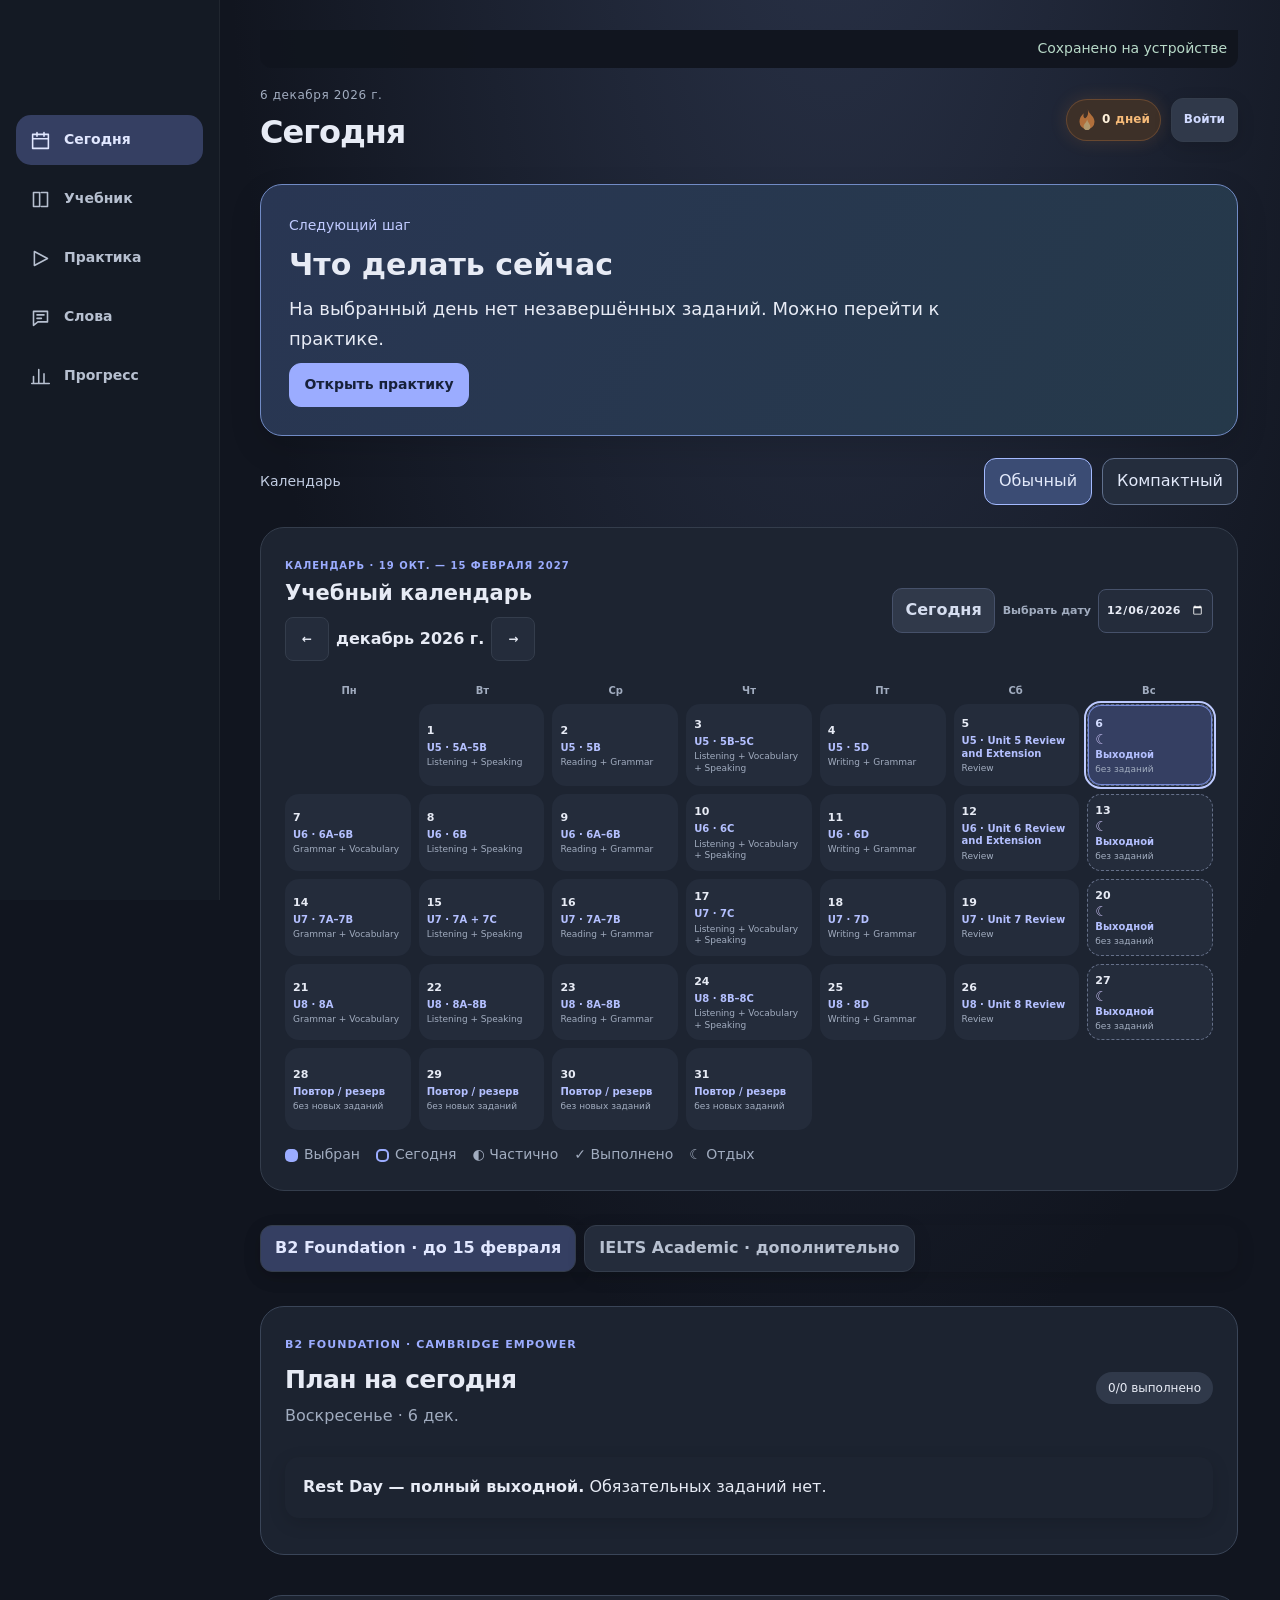
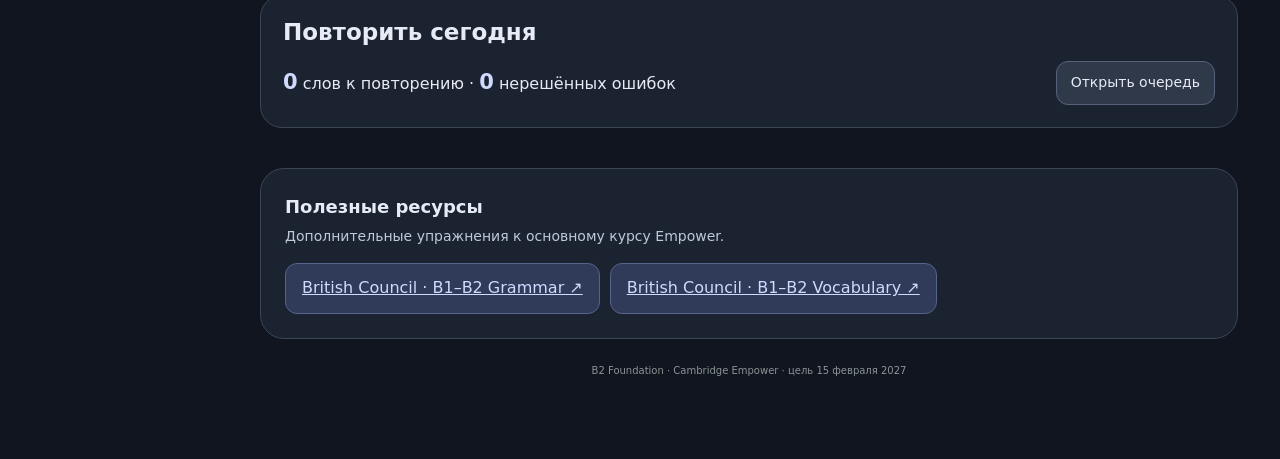
==== commit d5289ce8: "Publish task focus, calendar density and work library design" ====
--- a/index.html
+++ b/index.html
@@ -1975,5 +1975,6 @@
 <script src="./redesign.js?build=2026-11-19.hub3"></script>
 <link rel="stylesheet" href="./learning-hub.css?build=2026-11-19.hub3">
 <script src="./learning-hub.js?build=2026-11-19.hub3"></script>
-</body>
+<link rel="stylesheet" href="./design-enhancements.css?build=2026-11-19.design1"><script src="./design-enhancements.js?build=2026-11-19.design1"></script></body>
 </html>
+
--- a/design-enhancements.css
+++ b/design-enhancements.css
@@ -0,0 +1,17 @@
+.design-preview-banner{padding:7px 16px;background:#303b67;color:#f0f3ff;text-align:center;font-size:14px}
+#redesign-home>#design-next{order:-1;background:linear-gradient(120deg,#293653,#25394a);border:1px solid #718bc5;margin:0;padding:28px;box-shadow:0 12px 32px #0002}
+#design-next h2{font-size:30px;margin:9px 0}#design-next p{font-size:18px;max-width:65ch}#design-start{min-width:180px}
+.hub-panel,.redesign-plan,.redesign-resources{box-shadow:none;border-color:#3a4558;background:#1c2330}
+.hub-panel article,.hub-work-list button{border-color:transparent;background:#252e3d}
+.design-density{display:flex;align-items:center;gap:10px;flex-wrap:wrap}.design-density span{margin-right:auto;color:#c0cbe0;font-size:14px}.design-density button{padding:10px 14px;min-height:44px;border:1px solid #60708d;border-radius:12px;background:#242d3d;color:#e2e9fa}.design-density button[aria-pressed=true]{background:#3b4c74;border-color:#a4baff}
+.design-compact .b2-calendar-day{min-height:44px!important;padding:3px!important}.design-compact .b2-calendar-day small{display:none}.design-compact .b2-calendar-grid{gap:4px!important}
+.b2-calendar-day.rest:not(.completed):not(.partial){border:1px dashed #657089!important}.b2-calendar-day.completed{box-shadow:inset 0 -3px #74d5a6}.b2-calendar-day.selected{outline:2px solid #bdcaff;outline-offset:1px}
+.design-filters{margin-top:18px}.design-filters p{grid-column:1/-1;margin:0;font-size:14px;color:#c0cbe0}
+#design-progress-details>summary{font-size:20px;padding:12px 0}#design-progress-details>.hub-panel{border:0;padding:18px 0;margin:0;background:transparent}
+#hub-week{border-color:#657ba9}.hub-metrics>div{background:transparent;border-radius:0;border-left:2px solid #536685}.hub-metrics strong{font-size:32px}
+button:focus-visible,a:focus-visible,input:focus-visible,select:focus-visible,textarea:focus-visible,summary:focus-visible{outline:3px solid #c9d7ff!important;outline-offset:3px!important}
+button,input,select,summary{scroll-margin:80px}button,summary{min-height:44px}.hub-muted,.subtle,.system-sub{color:#bec9dc!important}
+@media(max-width:900px){#redesign-home>#design-next{padding:20px}#design-next h2{font-size:26px}#design-next p{font-size:16px}#design-start{width:100%}.design-density{gap:7px}.design-density button{padding:8px 10px}#design-progress-details{padding:16px}.design-preview-banner{font-size:13px}}
+@media(prefers-reduced-motion:reduce){*,*::before,*::after{animation:none!important;transition:none!important;scroll-behavior:auto!important}}
+
+#redesign-home>#design-next{order:-3}.design-density{order:-2}#redesign-home>#b2-calendar-section{order:-1}
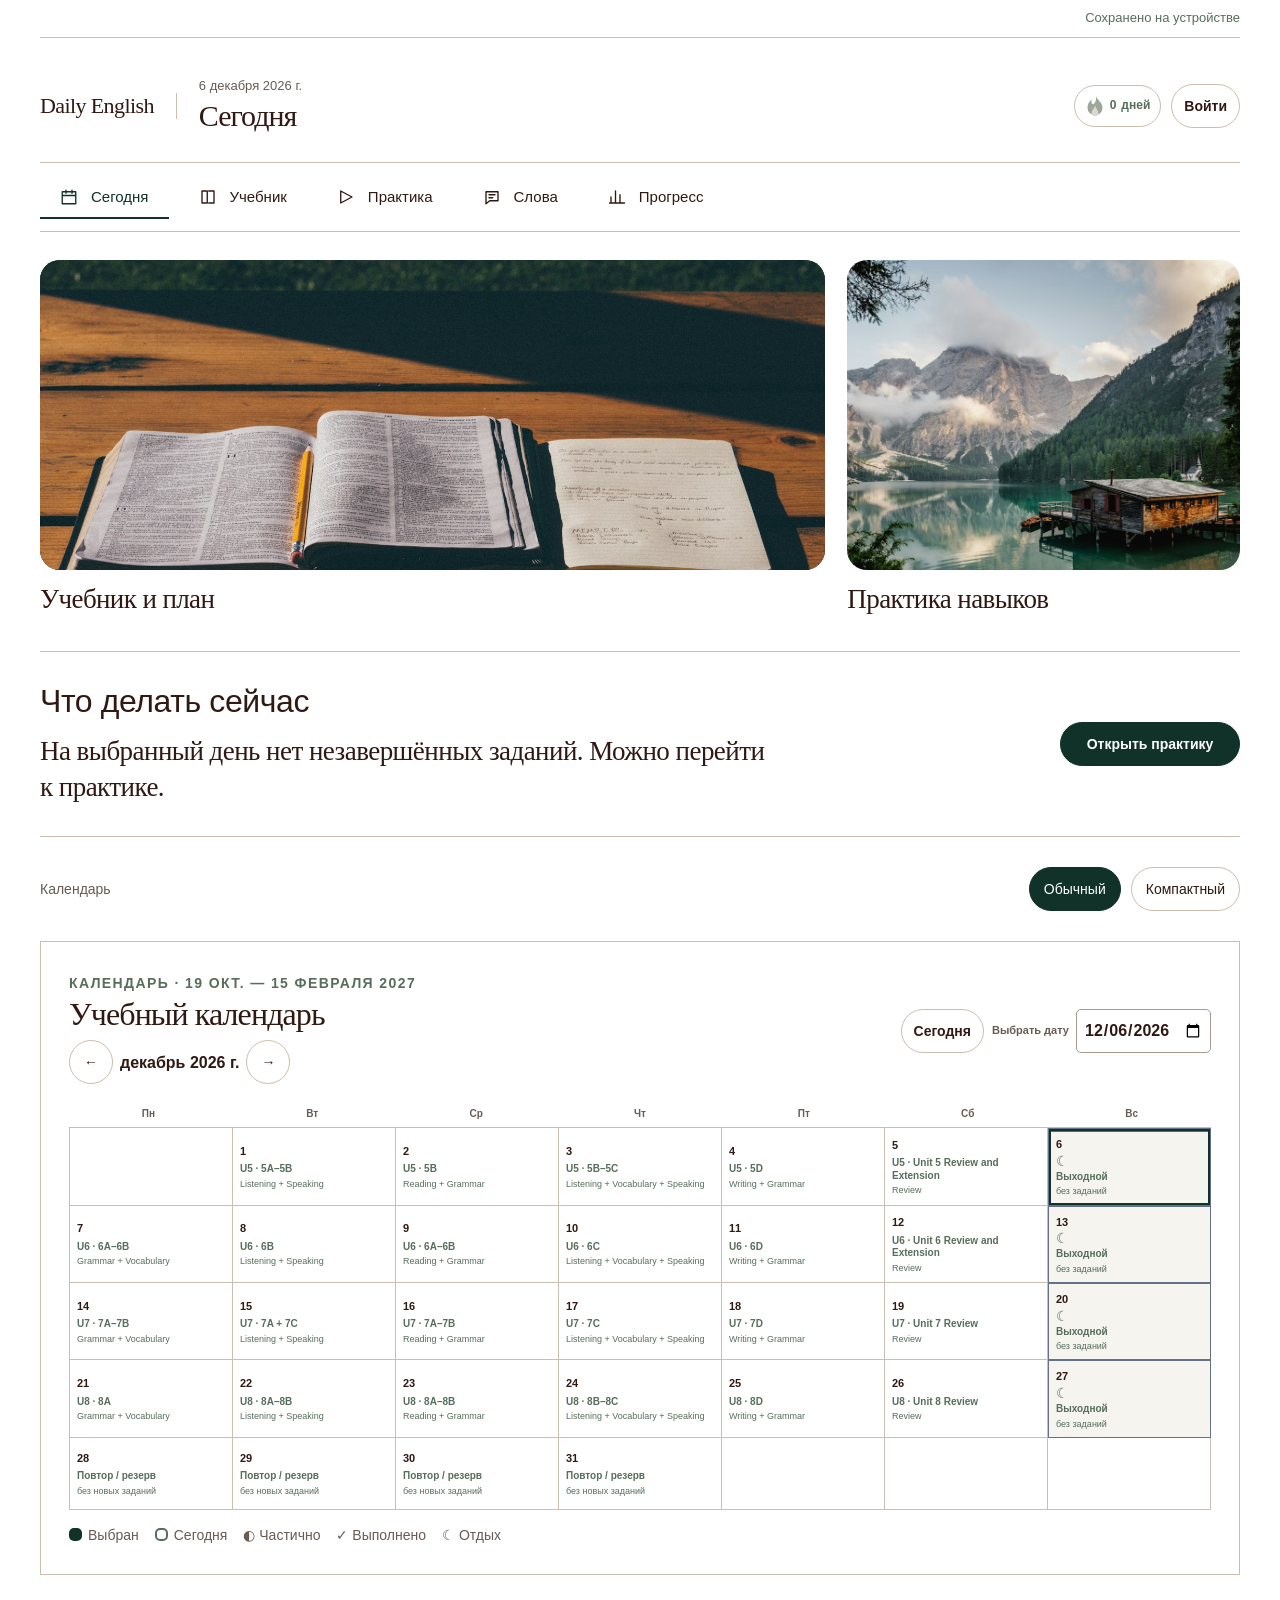
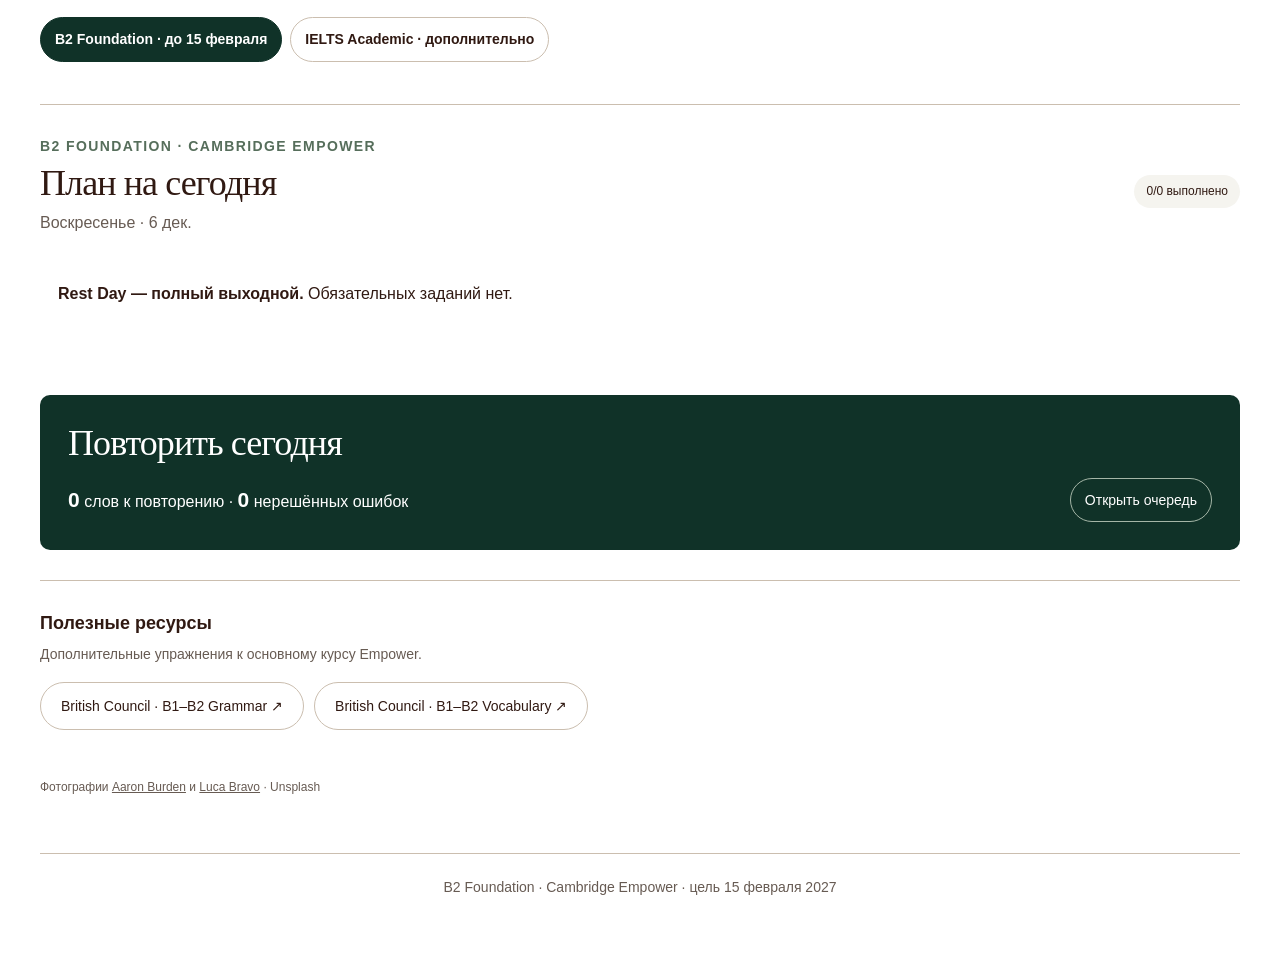
==== commit 0ff6efbf: "Add white editorial Biome design for Daily English" ====
--- a/index.html
+++ b/index.html
@@ -1975,6 +1975,7 @@
 <script src="./redesign.js?build=2026-11-19.hub3"></script>
 <link rel="stylesheet" href="./learning-hub.css?build=2026-11-19.hub3">
 <script src="./learning-hub.js?build=2026-11-19.hub3"></script>
-<link rel="stylesheet" href="./design-enhancements.css?build=2026-11-19.design1"><script src="./design-enhancements.js?build=2026-11-19.design1"></script></body>
+<link rel="stylesheet" href="./design-enhancements.css?build=2026-11-19.design1"><script src="./design-enhancements.js?build=2026-11-19.design1"></script><link rel="stylesheet" href="./biome.css?build=2026-11-20.biome1"><script src="./biome.js?build=2026-11-20.biome1"></script></body>
 </html>
 
+
--- a/biome.css
+++ b/biome.css
@@ -0,0 +1,247 @@
+/* Editorial study theme inspired by the supplied Oath Biome style reference. */
+:root {
+  color-scheme: light;
+  --ink: #301912;
+  --muted: #675b53;
+  --paper: #ffffff;
+  --white: #ffffff;
+  --surface: #ffffff;
+  --surface-raised: #f5f4ef;
+  --green: #103228;
+  --green2: #e7ede6;
+  --accent: #103228;
+  --lime: #edf1e9;
+  --purple: #efeae4;
+  --navy: #f5f4ef;
+  --line: #cbbeaf;
+  --shadow: none;
+  --biome-serif: Georgia, 'Times New Roman', serif;
+  --biome-sans: 'Segoe UI', Arial, sans-serif;
+}
+html, body { background: #fff !important; color: var(--ink); color-scheme: light; }
+body { font: 16px/1.6 var(--biome-sans); }
+body, .app, .view, .card, .panel { background-image: none !important; }
+.app { max-width: 1398px; padding: 0 40px 48px !important; }
+.topbar { min-height: 113px !important; margin: 0 !important; padding: 18px 0; border-bottom: 1px solid var(--line); }
+.biome-wordmark { display: block; font: 500 22px/1.2 var(--biome-serif); letter-spacing: -.6px; margin-bottom: 4px; }
+.redesign-header-title { display: grid; grid-template-columns: auto auto; column-gap: 22px; align-items: center; }
+.redesign-header-title .biome-wordmark { grid-column: 1; grid-row: 1 / 3; margin: 0; padding-right: 22px; border-right: 1px solid var(--line); }
+.redesign-header-title h1 { font: 500 30px/1.15 var(--biome-serif); letter-spacing: -1px; }
+.redesign-header-title small { font-size: 13px; color: var(--muted); letter-spacing: 0; }
+.nav { position: static; width: auto; padding: 12px 0 !important; margin: 0 0 28px !important; border: 0 !important; border-bottom: 1px solid var(--line) !important; background: #fff !important; display: flex; flex-direction: row; gap: 10px; }
+.nav button { border: 0; border-radius: 0 !important; width: auto; min-height: 44px; padding: 10px 20px !important; color: var(--ink) !important; font-size: 15px !important; font-weight: 500; }
+.nav button svg { width: 18px; height: 18px; }
+.nav button.active { background: #fff !important; color: #103228 !important; box-shadow: inset 0 -2px #103228 !important; }
+.nav button:hover { background: #f2f4ee !important; }
+.global-storage-status { background: #fff !important; color: #566e5b !important; border: 0; border-bottom: 1px solid var(--line); border-radius: 0; position: static; padding: 8px 0; font-size: 13px; }
+.global-storage-status[data-state=error], .global-storage-status[data-state=conflict] { color: #8d3426 !important; background: #fcf0e8 !important; }
+.global-storage-status[data-state=offline] { color: #725525 !important; background: #faf6e9 !important; }
+#redesign-home { gap: 30px; }
+#biome-media { order: -5; display: grid; grid-template-columns: 2fr 1fr; gap: 22px; }
+.biome-destination { border: 0; background: transparent; color: var(--ink); padding: 0; text-align: left; min-width: 0; border-radius: 0; }
+.biome-destination img { width: 100%; height: 310px; display: block; border-radius: 20px; object-fit: cover; background: #103228; }
+.biome-destination:first-child img { object-position: center 62%; }
+.biome-destination span { display: block; padding: 12px 0 4px; font: 400 27px/1.3 var(--biome-serif); letter-spacing: -.6px; }
+.biome-destination:hover img { filter: brightness(.95); }
+#redesign-home > #design-next { background: #fff; color: var(--ink); box-shadow: none; border: 0; border-top: 1px solid var(--line); border-bottom: 1px solid var(--line); border-radius: 0; padding: 30px 0; display: grid; grid-template-columns: minmax(0,1fr) auto; column-gap: 30px; }
+#design-next .hub-chip { display: none; }
+#design-next h2 { font: 500 32px/1.23 var(--biome-sans); letter-spacing: -.4px; margin: 0 0 12px; }
+#design-next p { font: 400 27px/1.34 var(--biome-serif); letter-spacing: -.54px; max-width: 55ch; margin: 0; }
+#design-start { grid-column: 2; grid-row: 1 / 3; align-self: center; min-width: 180px; }
+h1, h2, h3, .hero h1, .redesign-plan h2, .b2-calendar-head h3 { color: var(--ink); }
+.hub-panel h2, .redesign-plan h2, .redesign-section-heading h1, #redesign-progress-heading h1, .hero h1, .b2-calendar-head h3 { font-family: var(--biome-serif); font-weight: 400; letter-spacing: -.9px; line-height: 1.15; }
+.redesign-section-heading h1, #redesign-progress-heading h1 { font-size: 48px; }
+.hub-panel h2, .redesign-plan h2 { font-size: 36px; }
+.b2-calendar-head h3 { font-size: 32px !important; }
+.hub-panel, .redesign-plan, .redesign-resources, .panel, .card, .system-panel,
+.b2-extra, .b2-course-map, .b2-unit-plan, .scorecard, .b2-course-details,
+.b2-course-summary, .b2-week-details, .b2-optional, .b2-day-expand,
+.b2-today-card, .b2-today-book, .b2-rest, .sectioncard, .phase, .vocab,
+.b2-current-task, .account-dialog, .diag-dialog, .modal, .modal-content {
+  background: #fff !important; color: var(--ink); box-shadow: none !important;
+  border-color: var(--line) !important; border-radius: 0 !important;
+}
+.hub-panel, .redesign-plan, .redesign-resources { padding: 28px 0; border-width: 1px 0 0; margin: 0; }
+#b2-calendar-section .b2-calendar { background: #fff !important; box-shadow: none; border: 1px solid var(--line); border-radius: 0; padding: 28px; }
+.b2-calendar-kicker, .b2-calendar-head .b2-kicker, .b2-kicker, .hub-chip { color: #566e5b !important; font-size: 14px; }
+.b2-calendar-grid { gap: 0 !important; border-top: 1px solid var(--line); border-left: 1px solid var(--line); }
+.b2-calendar-day, .b2-calendar-empty { border-radius: 0 !important; border: 0 !important; border-right: 1px solid var(--line) !important; border-bottom: 1px solid var(--line) !important; min-height: 72px !important; background: #fff !important; color: var(--ink) !important; box-shadow: none; }
+.b2-calendar-day:hover { background: #f1f4ed !important; }
+.b2-calendar-day.rest:not(.completed):not(.partial) { border-style: solid !important; background: #f5f4ef !important; }
+.b2-calendar-day.selected, .b2-calendar-day[aria-pressed=true] { outline: 2px solid #103228; outline-offset: -3px; background: #e8eee7 !important; }
+.b2-calendar-day.today { box-shadow: inset 0 3px #566e5b; }
+.b2-calendar-day.completed { background: #103228 !important; color: #fff !important; }
+.b2-calendar-day.partial { background: #f4e8d1 !important; color: #65471c !important; }
+.b2-calendar-day small, .b2-calendar-day>span, .hub-day-state { color: #566e5b !important; }
+.b2-calendar-day.completed small, .b2-calendar-day.completed>span, .b2-calendar-day.completed .hub-day-state { color: #fff !important; }
+.b2-calendar-day.partial .hub-day-state { color: #65471c !important; }
+.legend-selected { background: #103228; }.legend-today { border-color: #566e5b; }
+.design-density button, .mode-btn, .hub-panel button, .sys-btn, .btn, .account-trigger,
+.b2-word-actions a, .b2-daily-word-actions a, .redesign-resource-links a, .account-close,
+.b2-calendar-month-nav button, .b2-calendar-date-tools button {
+  background: #fff !important; color: var(--ink) !important; border: 1px solid var(--line) !important;
+  box-shadow: none !important; border-radius: 100px !important; min-height: 44px; font-size: 14px;
+}
+button.primary, .sys-btn.primary, .hub-panel .primary, #design-start, .mode-btn.active,
+.design-density button[aria-pressed=true] { background: #103228 !important; color: #fff !important; border-color: #103228 !important; }
+button:hover, a.sys-btn:hover, .redesign-resource-links a:hover { border-color: #566e5b !important; }
+input, select, textarea, .exam-input, .fulltextarea, .writefield textarea {
+  color-scheme: light !important; background: #fff !important; color: var(--ink) !important;
+  border: 1px solid #a8998d !important; border-radius: 5px !important; font-size: 16px;
+}
+option { background: #fff; color: var(--ink); }
+input::placeholder, textarea::placeholder { color: #75695e !important; opacity: 1; }
+input[type=checkbox], input[type=radio] { accent-color: #103228; }
+.subtle, .system-sub, .hub-muted, .muted, .help, .meta, .progresscaption,
+.b2-task-body, .hub-work-list span, .hub-panel label, .hub-metrics span,
+.hub-week-title, .design-filters p, .design-density span, .b2-source { color: #675b53 !important; }
+.hub-review-short strong { color: #103228; }
+.b2-current-task { border-width: 1px 0 0 !important; padding: 24px 0 !important; margin: 0 !important; }
+.b2-task-title { font: 400 27px/1.3 var(--biome-serif) !important; color: var(--ink); }
+.b2-task-head input { accent-color: #103228; }
+.b2-sb-assignment, .b2-task-outcome, .b2-task-time, .redesign-count,
+.b2-book-note, .b2-textbook-head>span, .b2-day-badge, .b2-review-count {
+  color: var(--ink) !important; background: #f5f4ef !important; border-color: var(--line) !important; box-shadow: none;
+}
+.redesign-task-details summary { color: #103228; font-size: 15px; }
+#view-vocabulary .hero, .hero { background: #fff !important; box-shadow: none !important; border-radius: 0; border-bottom: 1px solid var(--line); padding: 24px 0 !important; }
+.hero p { color: #675b53 !important; }.hero h1 { font-size: 42px !important; }
+.b2-word-result, .b2-daily-word, .b2-vocab-card, .hub-panel article, .hub-work-list button,
+.b2-stat, .b2-skill-card, .b2-roadmap-row, .account-identity, .account-note,
+.account-metrics>div, .account-conflicts, .account-small, .writefield, .rubric label,
+.callout, .speakprompt, .answer, .typechip, .targetbox, .targetscore, .dot {
+  background: #f5f4ef !important; color: var(--ink) !important; border-color: var(--line) !important;
+  border-radius: 0 !important; box-shadow: none !important;
+}
+.b2-daily-word strong, .b2-word-result strong { color: #103228; }
+.hub-work-list button[aria-pressed=true] { border-color: #103228 !important; background: #e7ede6 !important; }
+.hub-metrics>div { background: #fff; border-left-color: var(--line); }
+.hub-metrics strong { color: #103228; font: 400 48px/1.2 var(--biome-serif); }
+.hub-week-days span, .hub-units span { background: #f5f4ef; color: #675b53; border-radius: 0; }
+.hub-week-days .active, .hub-units .done { background: #103228; color: #fff; }
+#hub-version-preview, .hub-message { background: #e7ede6; color: var(--ink); border-radius: 5px; }
+.redesign-practice-grid { gap: 0; grid-template-columns: repeat(3,minmax(0,1fr)); border-left: 1px solid var(--line); border-top: 1px solid var(--line); }
+.redesign-practice-grid button { border: 0; border-right: 1px solid var(--line); border-bottom: 1px solid var(--line); border-radius: 0; background: #fff; color: var(--ink); padding: 30px 26px 60px; }
+.redesign-practice-grid strong { font: 400 36px/1.12 var(--biome-serif); letter-spacing: -1px; }
+.redesign-practice-grid span, .redesign-practice-grid b { color: #566e5b; }
+.redesign-resource-links a { padding: 12px 20px; text-decoration: none; }
+#hub-review-entry { background: #103228 !important; padding: 28px; border: 0; border-radius: 10px !important; color: #fff; }
+#hub-review-entry h2, #hub-review-entry p, #hub-review-entry strong { color: #fff !important; }
+#hub-review-entry button { color: #fff !important; background: transparent !important; border-color: #a5b6a7 !important; }
+.streak { background: #fff !important; color: #566e5b !important; border: 1px solid var(--line) !important; box-shadow: none; }
+.redesign-flame { filter: none; animation: none !important; }.flame-outer { fill: #566e5b !important; }.flame-inner { fill: #cbbeaf !important; }
+.account-backdrop, .modalback { background: #30191277 !important; backdrop-filter: blur(4px); }
+.account-dialog, .diag-dialog { border-radius: 10px !important; }
+.account-dialog h2 { font: 400 38px/1.1 var(--biome-serif); }
+a { color: #103228; }
+.account-dialog a { color: #103228 !important; }
+.answer.correct { background: #e1ede3 !important; border-color: #566e5b !important; }
+.answer.wrong { background: #f8e4df !important; border-color: #a45540 !important; }
+.footer { margin-top: 56px; border-top: 1px solid var(--line); padding: 22px 0; color: #675b53; font-size: 14px; }
+.biome-credits { font-size: 12px; margin-top: 12px; color: #675b53; }
+.biome-credits a { color: inherit; }
+button:focus-visible, a:focus-visible, input:focus-visible, select:focus-visible, textarea:focus-visible, summary:focus-visible { outline: 2px solid #566e5b !important; outline-offset: 3px !important; }
+@media(max-width:900px) {
+  .app { padding: 0 20px 105px !important; }
+  .topbar { min-height: 96px !important; margin: 0 0 18px !important; gap: 12px; }
+  .redesign-header-title { column-gap: 12px; }
+  .redesign-header-title .biome-wordmark { font-size: 20px; padding-right: 12px; }
+  .redesign-header-title h1 { font-size: 27px; }.redesign-header-title small { font-size: 12px; }
+  .nav { display: none; }
+  .mobile-nav { background: #fffffffa !important; border-radius: 0 !important; border: 0; border-top: 1px solid var(--line); }
+  .mobile-nav button { color: #675b53; border-radius: 0; }
+  .mobile-nav button.active { background: #e7ede6 !important; color: #103228 !important; }
+  #biome-media { gap: 14px; }.biome-destination img { height: 230px; border-radius: 15px; }
+  .biome-destination span { font-size: 23px; }
+  .hub-panel h2, .redesign-plan h2 { font-size: 30px; }
+  #redesign-home { gap: 24px; }
+  #redesign-home>#design-next { padding: 24px 0; }
+  #design-next h2 { font-size: 28px; }#design-next p { font-size: 24px; }
+  #design-start { min-width: 140px; }
+  .b2-calendar-day, .b2-calendar-empty { min-height: 48px !important; }
+  .redesign-practice-grid { grid-template-columns: repeat(2,minmax(0,1fr)); }
+  .redesign-practice-grid strong { font-size: 30px; }
+}
+@media(max-width:560px) {
+  .app { padding-inline: 16px !important; }
+  .topbar { flex-wrap: wrap; }
+  .topbar .brand { flex-basis: 100%; }
+  .topbar .meta { width: 100%; justify-content: space-between; }
+  .redesign-header-title { width: 100%; grid-template-columns: 1fr auto; }
+  .redesign-header-title .biome-wordmark { border: 0; grid-row: 1; padding: 0; font-size: 24px; }
+  .redesign-header-title h1 { grid-row: 1; grid-column: 2; font-size: 26px; }
+  .redesign-header-title small { grid-column: 1 / -1; grid-row: 2; margin-top: 6px; }
+  #biome-media { grid-template-columns: 2fr 1fr; gap: 10px; }
+  .biome-destination img { height: 160px; border-radius: 10px; }
+  .biome-destination span { font-size: 19px; line-height: 1.2; padding-top: 10px; }
+  #redesign-home>#design-next { grid-template-columns: 1fr; gap: 14px; }
+  #design-next h2 { font-size: 28px; margin-bottom: 0; }
+  #design-next p { font-size: 24px; }
+  #design-start { grid-column: 1; grid-row: auto; width: fit-content; min-width: 155px; }
+  #b2-calendar-section .b2-calendar { padding: 14px; }
+  .b2-calendar-head h3 { font-size: 28px !important; }
+  .hub-panel { padding: 22px 0; }
+  .b2-task-title { font-size: 24px !important; }
+  .redesign-practice-grid button { padding: 24px 16px 40px; }
+  .redesign-section-heading h1, #redesign-progress-heading h1 { font-size: 36px; }
+}
+
+
+/* Clear state labels on the white reading surface. */
+.b2-calendar-day b, .b2-calendar-day.today b { color: inherit !important; }
+.mode-row, #study-mode-panel { box-shadow: none !important; border-radius: 0 !important; }
+.streak, .streak *, #streak { color: #566e5b !important; }
+
+
+/* Override older form rules scoped to the vocabulary and account modules. */
+html body .app .view input,
+html body .app .view select,
+html body .app .view textarea {
+  background: #fff !important;
+  color: #301912 !important;
+  border-color: #a8998d !important;
+  color-scheme: light !important;
+}
+html body .app .view .sys-btn,
+html body .app .view .btn,
+html body .app .view .b2-daily-word-actions a,
+html body .app .view #b2-cambridge-lookup {
+  background: #fff !important;
+  color: #301912 !important;
+  border: 1px solid #cbbeaf !important;
+  border-radius: 100px !important;
+  font-size: 14px !important;
+}
+html body .app .view button.primary,
+html body .app .view .sys-btn.primary,
+html body .account-dialog .account-btn.primary {
+  background: #103228 !important;
+  color: #fff !important;
+  border-color: #103228 !important;
+}
+html body .app .view .b2-daily-word,
+html body .app .view .b2-word-result,
+html body .app .view .b2-vocab-card {
+  background: #f5f4ef !important;
+  color: #301912 !important;
+}
+.b2-unit-plan>summary strong { font-size: 16px; }
+.b2-unit-plan>summary span, .b2-unit-plan>summary em,
+.b2-part-fields label, .b2-unit-dates label, .b2-unit-dates>span,
+.b2-roadmap-row, .b2-part-heading, .b2-part-form, .b2-sb-assignment {
+  font-size: 14px;
+}
+.biome-destination { align-self: start; }
+
+
+/* Form controls in the original vocabulary view have extra state selectors. */
+#view-vocabulary input:not([type=checkbox]):not([type=radio]),
+#view-vocabulary select,
+#view-vocabulary textarea {
+  background: #fff !important;
+  color: #301912 !important;
+  color-scheme: light !important;
+  border: 1px solid #a8998d !important;
+}
+.account-dialog button[type=submit] { background: #103228 !important; color: #fff !important; }
+
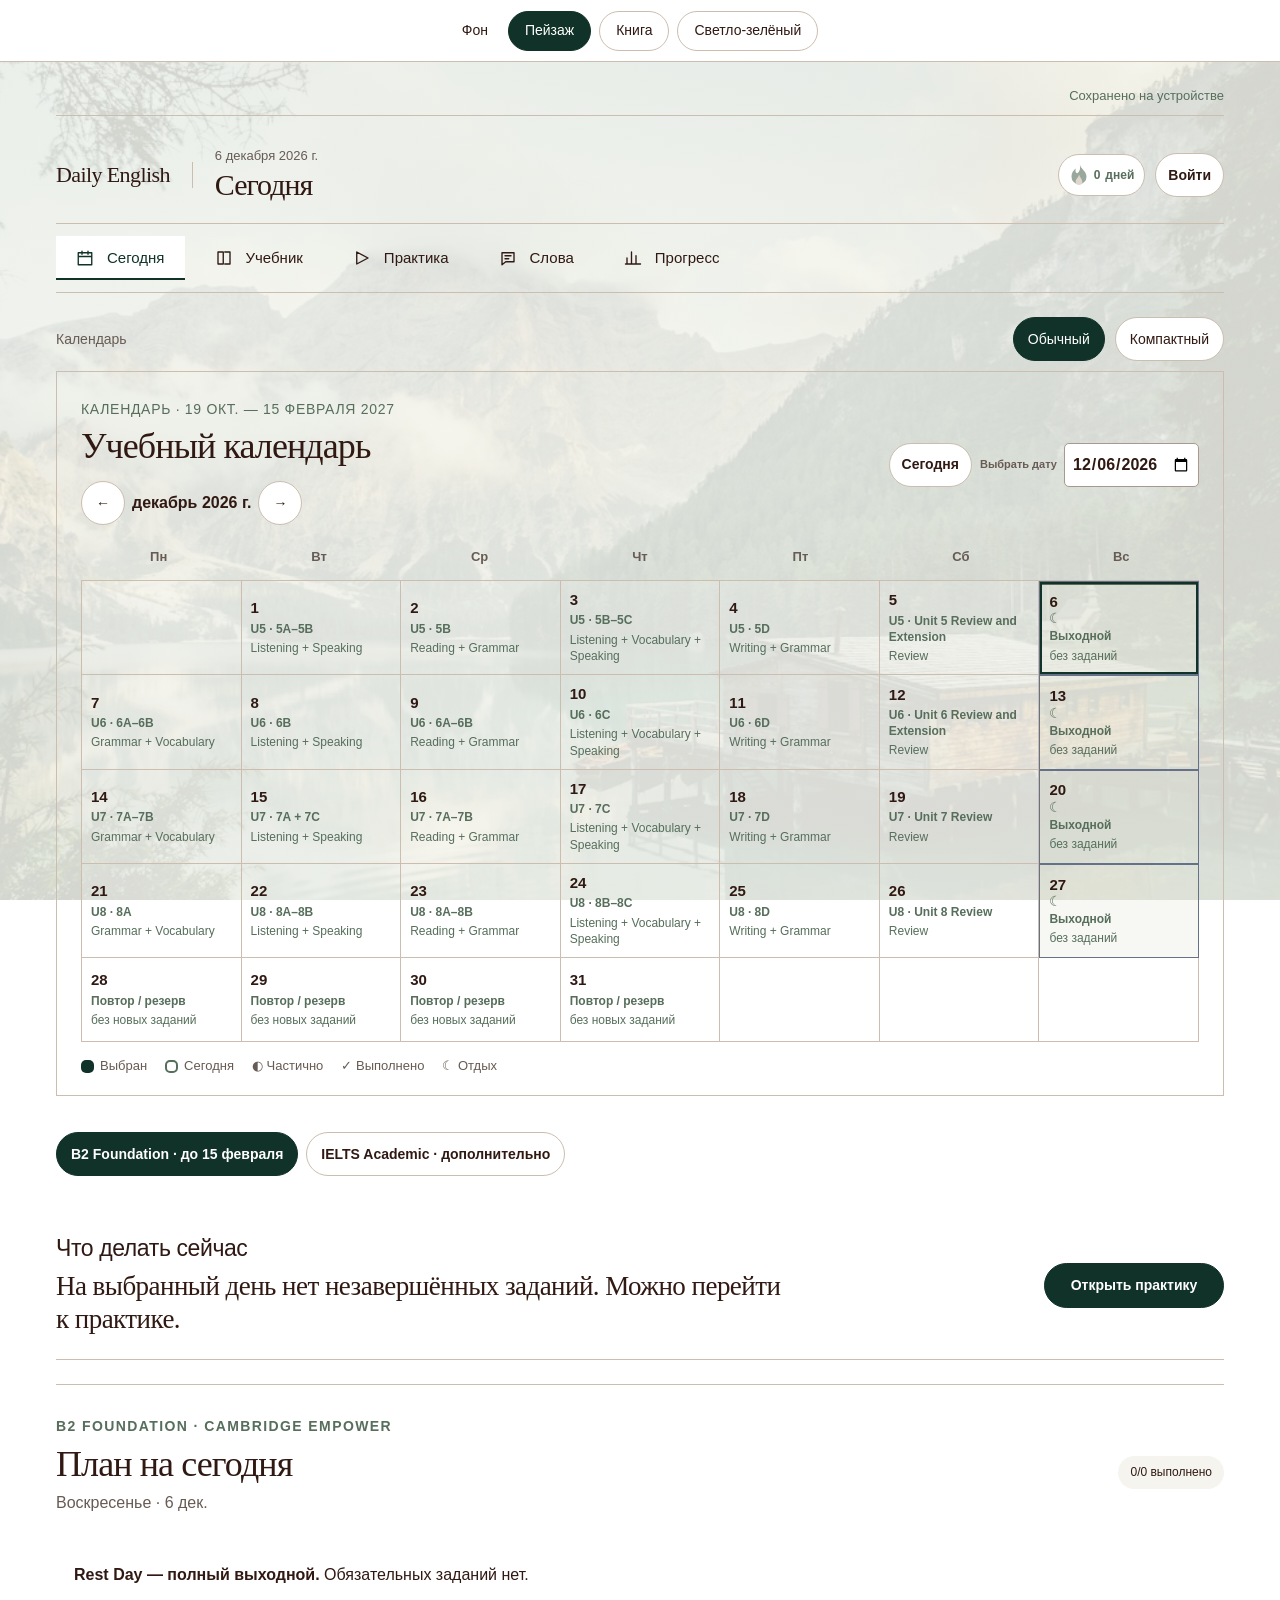
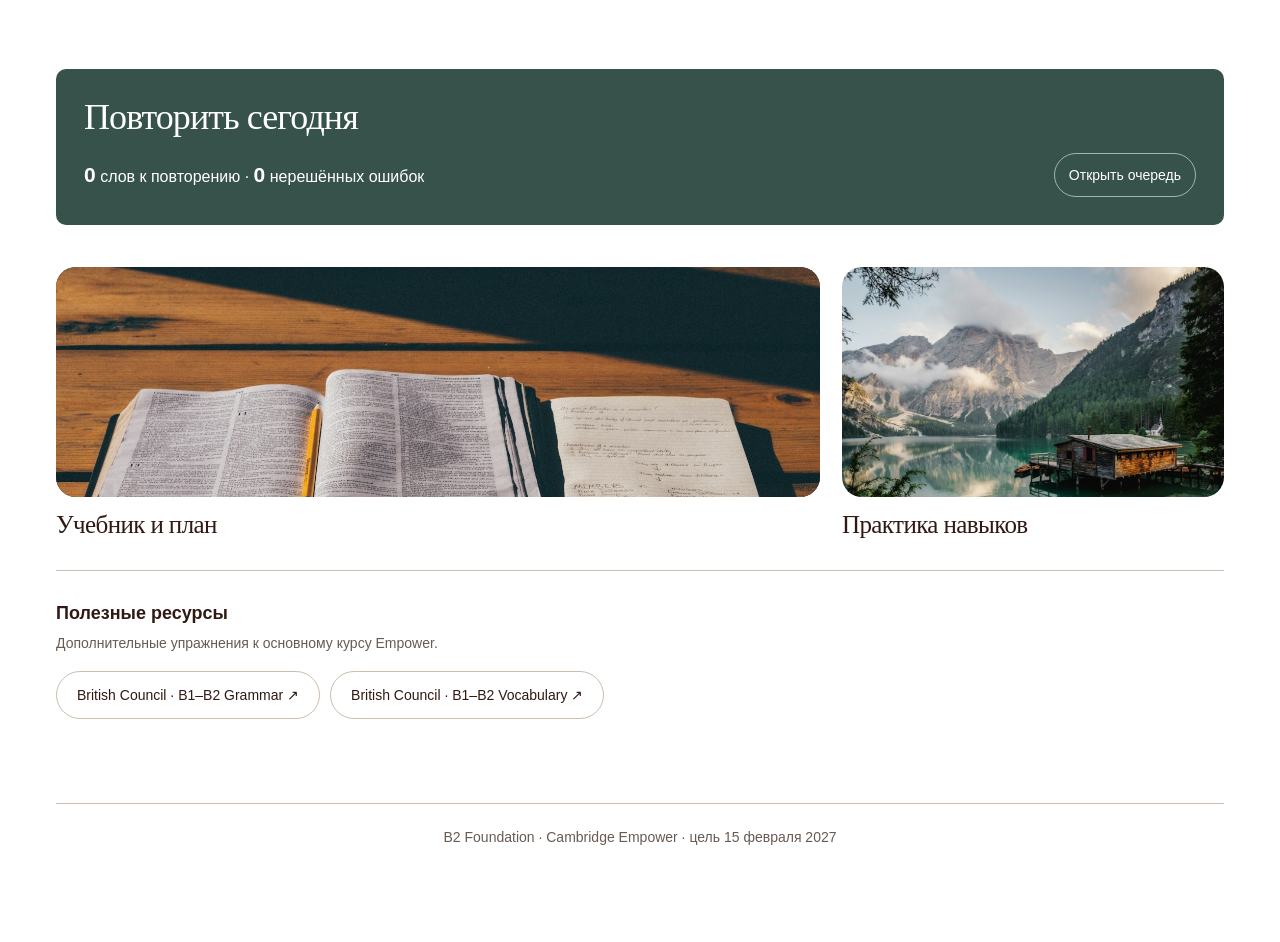
==== commit 5054b94f: "Publish polished Biome design with full-page backgrounds and concise study views" ====
--- a/index.html
+++ b/index.html
@@ -34,7 +34,7 @@
   <section class="view active" id="view-dashboard"><div class="grid"><div>
    <div class="hero"><div class="kicker">Твоя цель · IELTS Academic</div><h1>A2/B1 → B2 → IELTS Academic 6.5</h1><p>Последовательный план занятий до апреля 2027: укрепляем английский, осваиваем академические навыки и постепенно добавляем экзаменационный формат.</p><span class="datepill" id="deadline"></span></div>
    <div class="headingrow"><h2>Текущая оценка навыков</h2><span>Estimated · изменяй после практики</span></div>
-   <div class="scoregrid" id="scoregrid"></div><div class="scorefoot">Это приблизительная оценка для отслеживания прогресса, не официальный результат IELTS. Стартовые значения 4.0 — ориентир по исходному уровню A2/B1; уточни их после диагностической практики.</div>
+   <div class="scoregrid" id="scoregrid"></div>
    <div class="headingrow"><h2>Путь к цели</h2><span>Этапы до апреля 2027</span></div>
    <div class="panel targetbox"><div class="targettop"><span class="label">Overall estimated band</span><span class="targetscore" id="currentTarget">4.0 / 9.0</span></div><h3>Target: Academic 6.5</h3><p id="gapText">Точная дистанция до цели обновляется по среднему четырёх навыков.</p><div class="progressbar"><i id="goalProgress"></i></div><div class="progresscaption"><span>Стартовая точка 4.0</span><b id="progressText">0% пути</b><span>6.5</span></div></div>
    <div class="headingrow"><h2>Учебные этапы</h2><span>Рост уровня и сложности</span></div><div class="roadmap" id="roadmap"></div>
@@ -54,8 +54,8 @@
 <div class="toast" id="toast" role="status"></div>
 <script src="./empower-b1-wordlist.js"></script>
 <script src="./sourced-vocabulary.js"></script>
-<script src="./github-config.js"></script><script src="./storage-service.js?build=2026-11-19.hub3"></script>
-<script src="account-ui.js?build=2026-11-19.hub3"></script>
+<script src="./github-config.js"></script><script src="./storage-service.js?build=2026-11-20.release2"></script>
+<script src="account-ui.js?build=2026-11-20.release2"></script>
 <script>
 // Cloud data arrives asynchronously. Rebuild the screen once after a safe
 // startup restore so app modules never continue showing their empty defaults.
@@ -1407,7 +1407,7 @@
     const siteAssignment = Boolean(assignment && assignment.startsWith('Самостоятельно:'));
     const reference = assignment && !siteAssignment ? `Cambridge Empower Student’s Book · Unit ${taskUnit} · Lesson ${empowerAssignments[taskUnit]?.[days[(new Date(`${date}T12:00:00`).getDay() + 6) % 7]?.short]?.lesson || 'не указан'} · ${empowerAssignments[taskUnit]?.[days[(new Date(`${date}T12:00:00`).getDay() + 6) % 7]?.short]?.topic || ''}` : siteAssignment ? 'B2 Foundation · самостоятельная работа; сайт не принимает и не проверяет ответ' : taskPart ? `Внесённая вручную ссылка · Unit ${taskUnit}${taskPart.lesson ? ` · Lesson ${taskPart.lesson}` : ''}${taskPart.topic ? ` · тема: ${taskPart.topic}` : ''}` : 'Daily English Project · страница и упражнение Student’s Book не подтверждены';
     const action = task.id === 'grammar' && (taskPart?.grammarFocus || cfg.grammarFocus) ? `${task.action} Фокус: ${escapeHtml(taskPart?.grammarFocus || cfg.grammarFocus)}.` : task.action;
-    const support = resource ? `<details class="b2-optional"><summary>Дополнительный ресурс, только если Empower не покрывает навык или нужна помощь</summary><p>British Council не подбирается автоматически по твоей теме. Открой раздел ${levelSuffix()} и выбери одно задание, которое подходит к теме недели. Не повторяй упражнение, уже выполненное в Empower.</p><a href="${resource[1]}" target="_blank" rel="noopener noreferrer">${resource[0]} ↗</a>${task.eg ? '<p><strong>English Grammar in Use:</strong> только если после объяснения Empower грамматический пункт остаётся непонятным; найди тот же пункт в содержании или указателе. Это помощь по трудности, не второе обязательное задание.</p>' : ''}</details>` : '';
+    const support = resource ? `<details class="b2-optional"><summary>Дополнительный ресурс, только если Empower не покрывает навык или нужна помощь</summary><a href="${resource[1]}" target="_blank" rel="noopener noreferrer">${resource[0]} ↗</a></details>` : '';
     const siteTask = task.id === 'review' || task.id === 'test' || !assignment || siteAssignment;
     const scheduledBlock = assignment ? `<p class="b2-sb-assignment"><strong>${siteAssignment ? 'Самостоятельная практика (не задание Student’s Book):' : 'По Student’s Book:'}</strong> ${escapeHtml(assignment.replace(/^Самостоятельно:\s*/,''))}</p>` : (task.id === 'review' ? `<p class="b2-sb-assignment"><strong>Повторение:</strong> используй только уже выполненные задания и собственные заметки этой недели. Новое упражнение не назначено.</p>` : `<p class="b2-sb-assignment"><strong>Источник Student’s Book не подтверждён для этого блока.</strong> Открой только урок, упражнение и страницу, которые ты сам внёс в Textbook Plan; это не автоматический подбор.</p>`);
     const actionText = siteAssignment ? 'Это самостоятельное применение. Сайт не создаёт и не проверяет ответы автоматически.' : action;
@@ -1569,7 +1569,7 @@
       }).join('');
       const shortage = selectedWords.length < 10 ? `<p class="b2-incomplete-note"><strong>Не хватает ${10 - selectedWords.length} новых слов.</strong> В загруженном словаре Empower B1 больше нет неиспользованных слов с подтверждённых страниц курса. Не подменяю их повторными или словами из исключённых приложений.</p>` : '';
       const assignmentTitle = assignment ? `Unit ${unit} · Lesson ${escapeHtml(assignment.lesson)}` : `Unit ${unit} · vocabulary practice`;
-      return `<section class="b2-extra b2-daily-words ${compact ? 'compact' : ''}"><div class="b2-daily-words-head"><div><span class="b2-kicker">${escapeHtml(assignmentTitle)}</span><h3>Новые слова на день</h3><p class="system-sub">${escapeHtml(heading)}</p></div><span class="b2-day-badge">${selectedWords.length} / 10</span></div><p class="system-sub">Подборка привязана к выбранной календарной дате. Слова со страниц текущего урока идут первыми; затем используются новые слова Unit и следующих Units. Уже назначенные в предыдущие дни слова не повторяются. Добавляй изученное на интервальное повторение.</p><div class="b2-daily-word-list">${rows || '<p class="system-sub">В словаре Empower B1 не осталось новых слов для назначения.</p>'}</div>${shortage}</section>`;
+      return `<section class="b2-extra b2-daily-words ${compact ? 'compact' : ''}"><div class="b2-daily-words-head"><div><span class="b2-kicker">${escapeHtml(assignmentTitle)}</span><h3>Новые слова на день</h3><p class="system-sub">${escapeHtml(heading)}</p></div><span class="b2-day-badge">${selectedWords.length} / 10</span></div><div class="b2-daily-word-list">${rows || '<p class="system-sub">В словаре Empower B1 не осталось новых слов для назначения.</p>'}</div>${shortage}</section>`;
     };
     const todayCard = `<section class="b2-today-card"><div class="b2-today-title"><div><span class="b2-kicker">${selectedDay.name} · ${new Date(`${dayKey}T12:00:00`).toLocaleDateString('ru-RU', { day: 'numeric', month: 'long' })}</span><h3>Что делать сегодня</h3></div><strong>${nDone}/${todayTaskList.length} действий выполнено</strong></div>${selectedDay.rest ? '<div class="b2-today-book"><strong>Rest Day — полный выходной.</strong> Обязательных заданий нет.</div>' : preparationWeek ? '<div class="b2-today-book"><strong>Подготовительная неделя.</strong> Unit 1 начинается в понедельник, 26 октября. Сегодня обязательных заданий нет.</div>' : unscheduledDay ? `<div class="b2-today-book"><strong>${dayKey === '2027-02-15' ? 'B2 Checkpoint · 15 февраля 2027' : 'Нет подтверждённых заданий на эту дату'}</strong><br>Новые упражнения не назначены. Проверь календарь и запиши фактические результаты в разделе B2 Checkpoint.</div>` : reviewOnlyWeek ? `<div class="b2-today-book"><strong>${escapeHtml(bufferWeek)}</strong><br>Новые упражнения не назначены. Выполненные занятия сохранены на фактических датах.</div>` : `<div class="b2-today-book"><b>План:</b> ${escapeHtml(selectedDay.name)} · ${expected} минут по текущей оценке<br><b>Unit ${currentUnit} · ${escapeHtml(unitTopic)}</b> · Student’s Book pp. ${unitPageStart}–${unitPageEnd}<br><b>Lesson:</b> ${escapeHtml(todayAssignment?.lesson || activePart?.lesson || 'не подтверждён')} · <b>Тема:</b> ${escapeHtml(todayAssignment?.topic || activePart?.topic || 'не подтверждена')}<br>${todayAssignment ? `<b>Действия по книге в порядке:</b><ol>${assignedBlocks}</ol>` : '<b>Точные упражнения на эту неделю:</b> не заданы в подтверждённом плане; смотри сохранённые записи Textbook Plan.'}<b>Выполнено / осталось:</b> ${nDone} / ${todayTaskList.length - nDone}<br><b>Срок Unit:</b> ${displayDate(unitPlan.start || unitWeek.start)}–${displayDate(unitPlan.end || unitWeek.end)} · ${unitStatusLabel[unitStatus(currentUnit, { start: unitPlan.start || unitWeek.start, end: unitPlan.end || unitWeek.end })]}</div>${gapNote}${saturdayTestNote}`}${plannedWeek.buffer && !preparationWeek ? `<p class="b2-extension-note"><strong>Гибкая неделя:</strong> ${escapeHtml(plannedWeek.buffer)}. Используй её для повторения пройденного; новые упражнения не назначены.</p>` : ''}${carried.length?`<p class="b2-extension-note"><strong>Перенесено с прошлой недели:</strong> ${carried.map(escapeHtml).join(' · ')}</p>`:''}</section>`;
     const calendarStartKey = roadmap[0].start;
@@ -1627,7 +1627,7 @@
     const monthHtml = `<div class="b2-calendar-month"><h4>${escapeHtml(monthName)}</h4><div class="b2-calendar-weekdays"><span>Пн</span><span>Вт</span><span>Ср</span><span>Чт</span><span>Пт</span><span>Сб</span><span>Вс</span></div><div class="b2-calendar-grid">${calendarCells.join('')}</div></div>`;
     const calendarPlannerHtml = `<section class="b2-calendar"><div class="b2-calendar-head"><div><span class="b2-kicker">Календарь · ${displayShortDate(calendarStartKey)} — 15 февраля 2027</span><h3>Что делать в другой день</h3><div class="b2-calendar-month-nav"><button type="button" data-calendar-shift="${previousCalendarMonth}" aria-label="Предыдущий месяц" ${displayedMonth <= firstCalendarMonth ? 'disabled' : ''}>←</button><strong>${escapeHtml(monthName)}</strong><button type="button" data-calendar-shift="${nextCalendarMonth}" aria-label="Следующий месяц" ${displayedMonth >= lastCalendarMonth ? 'disabled' : ''}>→</button></div></div><div class="b2-calendar-date-tools"><button type="button" class="sys-btn" data-calendar-today>Сегодня</button><label><span class="hub-date-label">Выбрать дату</span><input id="b2-calendar-picker" type="date" min="${calendarStartKey}" max="${calendarEndKey}" value="${requestedCalendarDate}"></label></div></div>${monthHtml}<div class="b2-calendar-preview"><strong>${escapeHtml(calendarDay.name)} · ${displayShortDate(requestedCalendarDate)}</strong><br>${calendarPreview}${calendarProgress}</div></section>`;
     const renderPart = (unit, part) => `<form class="b2-part-form" data-part-form="${unit}" data-part-id="${escapeHtml(part.id || '')}"><div class="b2-part-heading"><b>Lesson: ${escapeHtml(part.lesson || 'не указан')}</b><label><input type="checkbox" name="done" ${part.completedAt ? 'checked' : ''}> Урок завершён</label></div><div class="b2-part-fields">${[['lesson','Lesson'],['topic','Тема'],['sbPages','Student’s Book · страницы'],['sbExercises','Student’s Book · упражнения'],['dwExercises','Digital Workbook · если отдельно проверено'],['audio','Подтверждённый аудиотрек (если есть)'],['video','Подтверждённое видео (если есть)'],['extra','Дополнительные материалы, если проверены']].map(([key,label])=>`<label>${label}<input name="${key}" value="${escapeHtml(part[key] || '')}" placeholder="Вноси только фактически проверенные данные"></label>`).join('')}</div><button class="sys-btn" type="submit">Сохранить Lesson</button></form>`;
-    const textbookPlan = `<section class="b2-course-map" id="textbook-plan"><div class="b2-textbook-head"><div><span class="b2-kicker">Textbook Plan</span><h3>Cambridge Empower · B1</h3><p class="system-sub">В расписании показаны согласованные задания Student’s Book для Units 1–10 и доступных страниц 108–110 Unit 11, а также Unit 12. Диапазоны страниц — справочные; конкретные упражнения назначены в дневных блоках. Unit 2D включён по присланным страницам 24–25. Страницы 111–117 и приложения в конце книги исключены.</p></div><span>${unitMetaCompleted()} / 12 Units завершено</span></div><div class="b2-unit-grid">${empowerUnits.map(([title,start,end],i)=>{const u=i+1;const fallback=roadmap.find(w=>w.unit===u)||roadmap[0];const p=b2.unitPlan[u]||{};const status=unitStatus(u,{start:p.start||fallback.start,end:p.end||fallback.end});const partsHtml=(b2.lessonParts[u]||[]).map(part=>renderPart(u,part)).join('');return `<details class="b2-unit-plan" ${u===currentUnit?'open':''}><summary><strong>Unit ${u} · ${title}</strong><span>pp. ${start}–${end}</span><em>${unitStatusLabel[status]}</em></summary><form class="b2-unit-dates" data-unit-dates="${u}"><label>Плановое начало<input type="date" name="start" value="${escapeHtml(p.start||fallback.start)}"></label><label>Плановое завершение<input type="date" name="end" value="${escapeHtml(p.end||fallback.end)}"></label><label class="b2-complete-unit"><input type="checkbox" name="complete" ${p.completedAt||b2.unitProgress[u]==='done'?'checked':''}> Unit завершён</label><span>Фактически: ${p.completedAt?displayDate(p.completedAt):'ещё не завершён'}</span><button class="sys-btn" type="submit">Сохранить даты / статус</button></form>${partsHtml}<button class="sys-btn" data-add-part="${u}" type="button">+ Добавить Lesson</button></details>`}).join('')}</div><div class="b2-book-note"><strong>Источник:</strong> расписание использует только подтверждённые страницы Cambridge Empower Student’s Book. Наличие аудио, видео или Digital Workbook не предполагается автоматически; такие данные можно внести вручную только после отдельной проверки.</div></section>`;
+    const textbookPlan = `<section class="b2-course-map" id="textbook-plan"><div class="b2-textbook-head"><div><span class="b2-kicker">Textbook Plan</span><h3>Cambridge Empower · B1</h3></div><span>${unitMetaCompleted()} / 12 Units завершено</span></div><div class="b2-unit-grid">${empowerUnits.map(([title,start,end],i)=>{const u=i+1;const fallback=roadmap.find(w=>w.unit===u)||roadmap[0];const p=b2.unitPlan[u]||{};const status=unitStatus(u,{start:p.start||fallback.start,end:p.end||fallback.end});const partsHtml=(b2.lessonParts[u]||[]).map(part=>renderPart(u,part)).join('');return `<details class="b2-unit-plan" ${u===currentUnit?'open':''}><summary><strong>Unit ${u} · ${title}</strong><span>pp. ${start}–${end}</span><em>${unitStatusLabel[status]}</em></summary><form class="b2-unit-dates" data-unit-dates="${u}"><label>Плановое начало<input type="date" name="start" value="${escapeHtml(p.start||fallback.start)}"></label><label>Плановое завершение<input type="date" name="end" value="${escapeHtml(p.end||fallback.end)}"></label><label class="b2-complete-unit"><input type="checkbox" name="complete" ${p.completedAt||b2.unitProgress[u]==='done'?'checked':''}> Unit завершён</label><span>Фактически: ${p.completedAt?displayDate(p.completedAt):'ещё не завершён'}</span><button class="sys-btn" type="submit">Сохранить даты / статус</button></form>${partsHtml}<button class="sys-btn" data-add-part="${u}" type="button">+ Добавить Lesson</button></details>`}).join('')}</div></section>`;
     function unitMetaCompleted(){return empowerUnits.filter((_,i)=>unitStatus(i+1,{start:roadmap.find(w=>w.unit===i+1)?.start||roadmap[0].start,end:roadmap.find(w=>w.unit===i+1)?.end||roadmap[0].end})==='completed').length;}
     const calendarHtml = `<details class="b2-course-map"><summary>Calendar / Roadmap · ${displayDate(roadmap[0].start)} — 15 февраля 2027</summary><p class="system-sub">Units 1–3 сохраняют прежние даты. Unit 4 начинается 23 ноября 2026; Units 4–12 и повторение Units 7–8 перенесены на неделю вперёд. Unit 12 заканчивается 31 января. Повторение и резерв — 1–14 февраля; контрольная дата — 15 февраля 2027. Неделя 16–22 ноября — пауза перед Unit 4. Unit 11 включает только доступные страницы 108–110. Длительность складывается из времени учебных блоков; дни короче 90 минут отмечены без добавления вымышленных упражнений.</p><div class="b2-roadmap-list">${roadmap.map((w,i)=>`<div class="b2-roadmap-row ${w.unit===currentUnit?'current':''}"><b>${displayDate(w.start)}–${displayDate(w.end)}</b><span>${w.unit?`Unit ${w.unit} · ${escapeHtml(empowerUnits[w.unit-1][0])}`:escapeHtml(w.buffer)}</span><small>${w.unit?unitStatusLabel[unitStatus(w.unit,b2.unitPlan[w.unit]||w)]:(b2.extension[w.reviewIndex ?? i]?.done?'🔵 Review завершён':'🟡 Гибкая неделя')}</small></div>`).join('')}</div></details>`;
     const checkpointHtml = `<details class="b2-course-map"><summary>B2 Checkpoint · 15 февраля 2027</summary><p class="system-sub">Контрольная точка, не автоматическое присвоение уровня. Внеси фактические результаты диагностики и прогресс по навыкам.</p><div class="b2-stats">${[['units','Units completed'],['vocabulary','Vocabulary progress'],['grammar','Grammar progress'],['reading','Reading'],['listening','Listening'],['speaking','Speaking'],['writing','Writing'],['extension','B1+/B2 Extension'],['tests','Weekly Test results']].map(([k,label])=>`<label class="b2-checkpoint-field">${label}<input data-checkpoint="${k}" value="${escapeHtml(b2.checkpoint[k]||'')}" placeholder="Заполни после фактической проверки"></label>`).join('')}</div><p><strong>Оценка B2 по диагностике:</strong> ${escapeHtml(b2.checkpoint.result||'не внесена')} · результат нужно ввести после диагностики.</p><label>Результат диагностики<input data-checkpoint="result" value="${escapeHtml(b2.checkpoint.result||'')}" placeholder="Фактический результат, не предположение"></label></details>`;
@@ -1636,7 +1636,7 @@
     const missedTasks = [];
     for (let i = 0; i < 7; i++) { const d = new Date(weekStart.getFullYear(), weekStart.getMonth(), weekStart.getDate() + i); const key = isoDate(d); if (key > isoToday || days[i].rest || roadmapWeekForDate(key)?.buffer?.startsWith('Подготовительная неделя')) continue; tasksForDate(key, days[i]).forEach(t => { if (!taskDone(t.id,key)) missedTasks.push(`${days[i].short}: ${t.title}`); }); }
     const weeklyReview = `<details class="b2-course-map" ${selectedDay.short==='Сб'?'open':''}><summary>Weekly Review · ${week.done}/${week.total} действий · ${weekPercent}%</summary><div class="b2-week-review"><p><strong>Запланировано:</strong> ${week.total} · <strong>выполнено:</strong> ${week.done} · <strong>пропущено к текущему дню:</strong> ${missedTasks.length}</p><p><strong>Текущий Unit:</strong> ${currentUnit} · ${escapeHtml(unitTopic)} · ${unitStatusLabel[unitStatus(currentUnit,{start:unitPlan.start||unitWeek.start,end:unitPlan.end||unitWeek.end})]}</p><p><strong>Ошибки:</strong> ${b2.errors.filter(e=>!e.resolved).length} нерешённых · <strong>Weekly Test:</strong> ${escapeHtml((b2.weeklyResults[weekKey]||{}).score||'результат не записан')}</p><p><strong>Перенести на следующую неделю:</strong> ${missedTasks.length?missedTasks.map(escapeHtml).join(' · '):'нет пропущенных заданий'}</p>${missedTasks.length?'<button class="sys-btn" data-carry-forward>Перенести пропущенные в Today следующей недели</button>':''}<div class="b2-review-errors">${b2.errors.filter(e=>!e.resolved).slice(-5).reverse().map(e=>`<div class="b2-error">${escapeHtml(e.date||'')} · ${escapeHtml(e.error)}${e.correction?`<div>Исправление: ${escapeHtml(e.correction)}</div>`:''}</div>`).join('')||'<p class="subtle">Нет нерешённых ошибок.</p>'}</div></div></details>`;
-    const courseForm = `<details class="b2-course-details" ${cfg.topic ? '' : 'open'}><summary>Мой Cambridge Empower и тема недели</summary><p class="system-sub">В расписании уже указаны подтверждённые назначения Student’s Book для Units 1–10, доступных страниц 108–110 Unit 11 и Unit 12. Поля ниже нужны для личных заметок и материалов, которые ты будешь сверять по мере прохождения. Цифровые материалы не предполагаются автоматически.</p><form id="b2-course-form" class="b2-course-form">
+    const courseForm = `<details class="b2-course-details" ${cfg.topic ? '' : 'open'}><summary>Мой Cambridge Empower и тема недели</summary><form id="b2-course-form" class="b2-course-form">
       <label>Уровень, как указан в учебнике<input name="level" value="${escapeHtml(cfg.level)}" placeholder="например, A2, B1 или B1+" required></label>
       <label>Название учебника / издания<input name="book" value="${escapeHtml(cfg.book)}" placeholder="Cambridge Empower" required></label>
       <label>Номер главы / Unit<input name="unit" value="${escapeHtml(cfg.unit)}" placeholder="введи из своего учебника"></label>
@@ -1971,11 +1971,11 @@
   setTimeout(refreshForNewDay, midnight.getTime() - now.getTime() + 100);
 })();
 </script>
-<link rel="stylesheet" href="./redesign.css?build=2026-11-19.hub3">
-<script src="./redesign.js?build=2026-11-19.hub3"></script>
-<link rel="stylesheet" href="./learning-hub.css?build=2026-11-19.hub3">
-<script src="./learning-hub.js?build=2026-11-19.hub3"></script>
-<link rel="stylesheet" href="./design-enhancements.css?build=2026-11-19.design1"><script src="./design-enhancements.js?build=2026-11-19.design1"></script><link rel="stylesheet" href="./biome.css?build=2026-11-20.biome1"><script src="./biome.js?build=2026-11-20.biome1"></script></body>
+<link rel="stylesheet" href="./redesign.css?build=2026-11-20.release2">
+<script src="./redesign.js?build=2026-11-20.release2"></script>
+<link rel="stylesheet" href="./learning-hub.css?build=2026-11-20.release2">
+<script src="./learning-hub.js?build=2026-11-20.release2"></script>
+<link rel="stylesheet" href="./design-enhancements.css?build=2026-11-20.release2"><script src="./design-enhancements.js?build=2026-11-20.release2"></script><link rel="stylesheet" href="./biome.css?build=2026-11-20.release2"><script src="./biome.js?build=2026-11-20.release2"></script><link rel="stylesheet" href="./biome-polish.css?build=2026-11-20.release2"><script src="./biome-background.js?build=2026-11-20.release2"></script></body>
 </html>
 
 
--- a/biome-polish.css
+++ b/biome-polish.css
@@ -0,0 +1,242 @@
+
+/* Biome polish proposal: calendar-led home and consistent component states. */
+#redesign-home { gap: 24px; }
+#redesign-home>.design-density { order: -7; margin-bottom: -14px; padding: 0; }
+#redesign-home>#b2-calendar-section { order: -6; }
+#redesign-home>#study-mode-panel { order: -5; }
+#redesign-home>#design-next { order: -4; }
+#redesign-home>#selected-day-plan { order: -3; }
+#redesign-home>#hub-review-entry { order: -2; }
+#redesign-home>#biome-media { order: 0; margin-top: 18px; }
+#redesign-home>#redesign-useful { order: 1; }
+#b2-calendar-section .b2-calendar { padding: 24px 24px 18px; }
+.b2-calendar-head { align-items: center; }
+.b2-calendar-head h3 { font-size: 36px !important; margin: 4px 0 14px; }
+.b2-calendar-head .b2-kicker { font-weight: 500; letter-spacing: .05em; }
+.b2-calendar-weekdays { font-size: 13px !important; color: #675b53; padding-bottom: 7px; }
+.b2-calendar-day { padding: 9px !important; min-height: 84px !important; line-height: 1.4; }
+.b2-calendar-day b { font: 600 15px/1.3 var(--biome-sans) !important; }
+.b2-calendar-day>span { font-size: 12px !important; line-height: 1.35; }
+.b2-calendar-day small { font-size: 12px !important; line-height: 1.4; }
+html body .b2-calendar-day.today {
+  background: #fff !important; color: #301912 !important; border-color: #cbbeaf !important;
+  box-shadow: inset 0 3px #566e5b !important;
+}
+html body .b2-calendar-day.selected {
+  background: #e8eee7 !important; color: #301912 !important;
+  outline: 2px solid #103228 !important; outline-offset: -3px;
+}
+html body .b2-calendar-day.completed { background: #103228 !important; color: #fff !important; }
+html body .b2-calendar-day.partial { background: #f4e8d1 !important; color: #65471c !important; }
+html body .b2-calendar-day.completed span, html body .b2-calendar-day.completed small,
+html body .b2-calendar-day.completed b, html body .b2-calendar-day.completed .hub-day-state { color: #fff !important; }
+.hub-calendar-legend { font-size: 13px; gap: 10px 18px; }
+#redesign-home>#design-next { padding: 22px 0; border-top: 0; border-bottom: 1px solid #cbbeaf; }
+#design-next h2 { font-size: 23px; margin-bottom: 7px; }
+#design-next p { font-size: 27px; line-height: 1.25; }
+#biome-media .biome-destination img { height: 230px; }
+#biome-media .biome-destination span { font-size: 25px; }
+html body #view-textbook input:not([type=checkbox]):not([type=radio]),
+html body #view-textbook select, html body #view-textbook textarea {
+  color: #301912 !important; background: #fff !important; color-scheme: light !important;
+  border: 1px solid #a8998d !important;
+}
+html body #view-textbook input[type=date]::-webkit-calendar-picker-indicator { filter: none; }
+html body #view-textbook .b2-unit-plan>summary,
+html body #view-textbook .b2-course-map>summary,
+html body #view-textbook button.sys-btn:not(.primary) {
+  background: #fff !important; color: #301912 !important; border-color: #cbbeaf !important;
+}
+html body #view-textbook .b2-unit-plan>summary { padding: 14px 12px; }
+html body #view-textbook .b2-unit-plan>summary em { color: #103228 !important; }
+html body #view-textbook button.sys-btn.primary { background: #103228 !important; color: #fff !important; border-color: #103228 !important; }
+#view-textbook .b2-unit-dates, #view-textbook .b2-part-form, #view-textbook .b2-unit-plan,
+#view-textbook .b2-course-details, #view-textbook .b2-course-details>summary,
+#grammar-daily, .b2-resources { box-shadow: none !important; border-radius: 0 !important; color: #301912 !important; }
+#view-textbook .b2-unit-plan>summary strong { font: 400 23px/1.3 var(--biome-serif); }
+#view-textbook .b2-unit-plan>summary span, #view-textbook .b2-unit-plan>summary em { font-size: 14px; }
+#view-textbook .b2-course-details>summary { color: #103228 !important; }
+#grammar-daily { border-top: 1px solid #cbbeaf; padding: 20px 0; background: #fff !important; }
+.b2-resources { background: #fff !important; padding: 16px 0; border-top: 1px solid #cbbeaf; }
+.b2-resources a { display: inline-block; margin: 4px 18px 4px 0; font-size: 14px; }
+.b2-part-heading, .b2-part-fields label, .b2-unit-dates label, .b2-checkpoint-field,
+.b2-textbook-head>span, .b2-source, .b2-task-time, .b2-textbook-head .system-sub { font-size: 14px !important; }
+.b2-current-task .b2-source { line-height: 1.5; }
+@media(min-width:901px) {
+  .topbar { min-height: 96px !important; padding-block: 14px; }
+  .nav { margin-bottom: 24px !important; }
+}
+@media(max-width:900px) {
+  #b2-calendar-section .b2-calendar { padding: 18px; }
+  .b2-calendar-day { min-height: 50px !important; padding: 4px !important; }
+  #design-next p { font-size: 25px; }
+  #biome-media .biome-destination img { height: 185px; }
+}
+@media(max-width:560px) {
+  .topbar { min-height: 90px !important; margin-bottom: 14px !important; padding-block: 14px; }
+  .redesign-header-title .biome-wordmark { font-size: 23px; }
+  .redesign-header-title h1 { font-size: 25px; }
+  #redesign-home { gap: 18px; }
+  #b2-calendar-section .b2-calendar { padding: 14px 10px; }
+  .b2-calendar-head h3 { font-size: 28px !important; }
+  .b2-calendar-head .b2-kicker { display: block !important; font-size: 12px !important; margin: 0 0 8px; }
+  .b2-calendar-weekdays { font-size: 12px !important; }
+  .b2-calendar-day, .b2-calendar-empty { min-height: 46px !important; }
+  #design-next h2 { font-size: 21px; }
+  #design-next p { font-size: 24px; }
+  #design-start { width: 100%; }
+  #biome-media .biome-destination img { height: 150px; }
+  #biome-media .biome-destination span { font-size: 21px; }
+  #view-textbook .b2-unit-plan>summary { flex-wrap: wrap; gap: 8px; }
+  #view-textbook .b2-unit-plan>summary strong { font-size: 21px; flex-basis: 100%; }
+  .b2-part-heading, .b2-unit-dates { gap: 10px; }
+}
+
+
+/* Background alternatives for comparison. */
+body {
+  padding-top: 62px;
+  background: #edf0e9 !important;
+  background-attachment: fixed !important;
+  background-size: cover !important;
+  background-position: center !important;
+}
+body[data-background="landscape"] {
+  background-image: linear-gradient(#e9efe5aa,#e9efe5aa),var(--background-photo) !important;
+}
+body[data-background="book"] {
+  background-image: linear-gradient(#eee5d6a8,#eee5d6a8),var(--background-book) !important;
+}
+body[data-background="light"] {
+  background-image: linear-gradient(120deg,#dce5d9 0%,#f3f5ed 48%,#e4eae1 100%) !important;
+}
+.app {
+  width: calc(100% - 100px);
+  max-width: 1280px;
+  margin: 24px auto 40px;
+  padding: 0 32px 32px !important;
+  background: #fff !important;
+  border: 1px solid #d4d8cb;
+}
+.background-picker {
+  position: fixed;
+  top: 0; left: 0; right: 0;
+  z-index: 100;
+  display: flex;
+  justify-content: center;
+  align-items: center;
+  flex-wrap: wrap;
+  gap: 8px;
+  padding: 10px 16px;
+  min-height: 62px;
+  background: #fff;
+  border-bottom: 1px solid #cbbeaf;
+  font: 14px/1.4 'Segoe UI',Arial,sans-serif;
+  color: #301912;
+}
+.background-picker span { margin-right: 12px; }
+.background-picker button {
+  min-height: 40px;
+  padding: 7px 16px;
+  border: 1px solid #cbbeaf;
+  border-radius: 30px;
+  background: #fff;
+  color: #301912;
+  font-size: 14px;
+}
+.background-picker button[aria-pressed=true] {
+  background: #103228;
+  border-color: #103228;
+  color: #fff;
+}
+@media(max-width:900px) {
+  body { padding-top: 70px; }
+  .app { width: calc(100% - 32px); margin-top:16px; padding: 0 20px 100px !important; }
+}
+@media(max-width:560px) {
+  body { padding-top: 104px; }
+  .background-picker { gap: 5px; padding: 8px; }
+  .background-picker span { flex-basis:100%; text-align:center; margin:0; font-size:13px; }
+  .background-picker button { padding:6px 10px; }
+  .app { width:calc(100% - 16px); padding-inline:12px !important; margin-top:8px; }
+}
+
+
+/* Full-page background comparison. */
+body[data-background] {
+  background-position: center top !important;
+}
+.app {
+  width: calc(100% - 48px);
+  max-width: 1398px;
+  margin: 16px auto 40px;
+  background: transparent !important;
+  border: 0;
+}
+html body .app .global-storage-status,
+html body .app .topbar,
+html body .app .nav,
+html body .app .view,
+html body .app #b2-calendar-section,
+html body .app #b2-calendar-section .b2-calendar,
+html body .app #design-next,
+html body .app #selected-day-plan,
+html body .app .redesign-resources,
+html body .app .hero,
+html body .app .hub-panel,
+html body .app .panel,
+html body .app .card,
+html body .app .system-panel,
+html body .app .b2-current-task,
+html body .app .b2-course-map,
+html body .app .b2-unit-plan,
+html body .app .b2-extra,
+html body .app .footer {
+  background: transparent !important;
+}
+html body .app .b2-calendar-day,
+html body .app .b2-calendar-empty,
+html body .app .b2-calendar-day.today {
+  background: rgba(255,255,255,.16) !important;
+}
+html body .app .b2-calendar-day.rest:not(.completed):not(.partial) {
+  background: rgba(225,230,214,.28) !important;
+}
+html body .app .b2-calendar-day.selected {
+  background: rgba(198,215,193,.5) !important;
+}
+html body .app .b2-calendar-day.completed {
+  background: rgba(16,50,40,.88) !important;
+}
+html body .app .b2-calendar-day.partial {
+  background: rgba(244,232,209,.65) !important;
+}
+html body .app #hub-review-entry {
+  background: rgba(16,50,40,.84) !important;
+}
+html body .app .b2-sb-assignment,
+html body .app .b2-task-outcome,
+html body .app .b2-book-note,
+html body .app .hub-metrics>div,
+html body .app .redesign-practice-grid button,
+html body .app .b2-unit-plan>summary,
+html body .app .b2-course-map>summary,
+html body .app .b2-unit-dates,
+html body .app .b2-part-form,
+html body .app .b2-daily-word,
+html body .app .b2-vocab-card {
+  background: rgba(255,255,255,.25) !important;
+}
+body[data-background="landscape"] {
+  background-image: linear-gradient(#f4f6efdc,#f4f6efdc),var(--background-photo) !important;
+}
+body[data-background="book"] {
+  background-image: linear-gradient(#faf4e9e0,#faf4e9e0),var(--background-book) !important;
+}
+@media(max-width:900px) {
+  .app { width: 100%; margin: 0 auto; padding: 0 20px 100px !important; }
+  .mobile-nav { background: rgba(247,249,242,.88) !important; }
+}
+@media(max-width:560px) {
+  .app { width: 100%; padding-inline: 14px !important; }
+}
